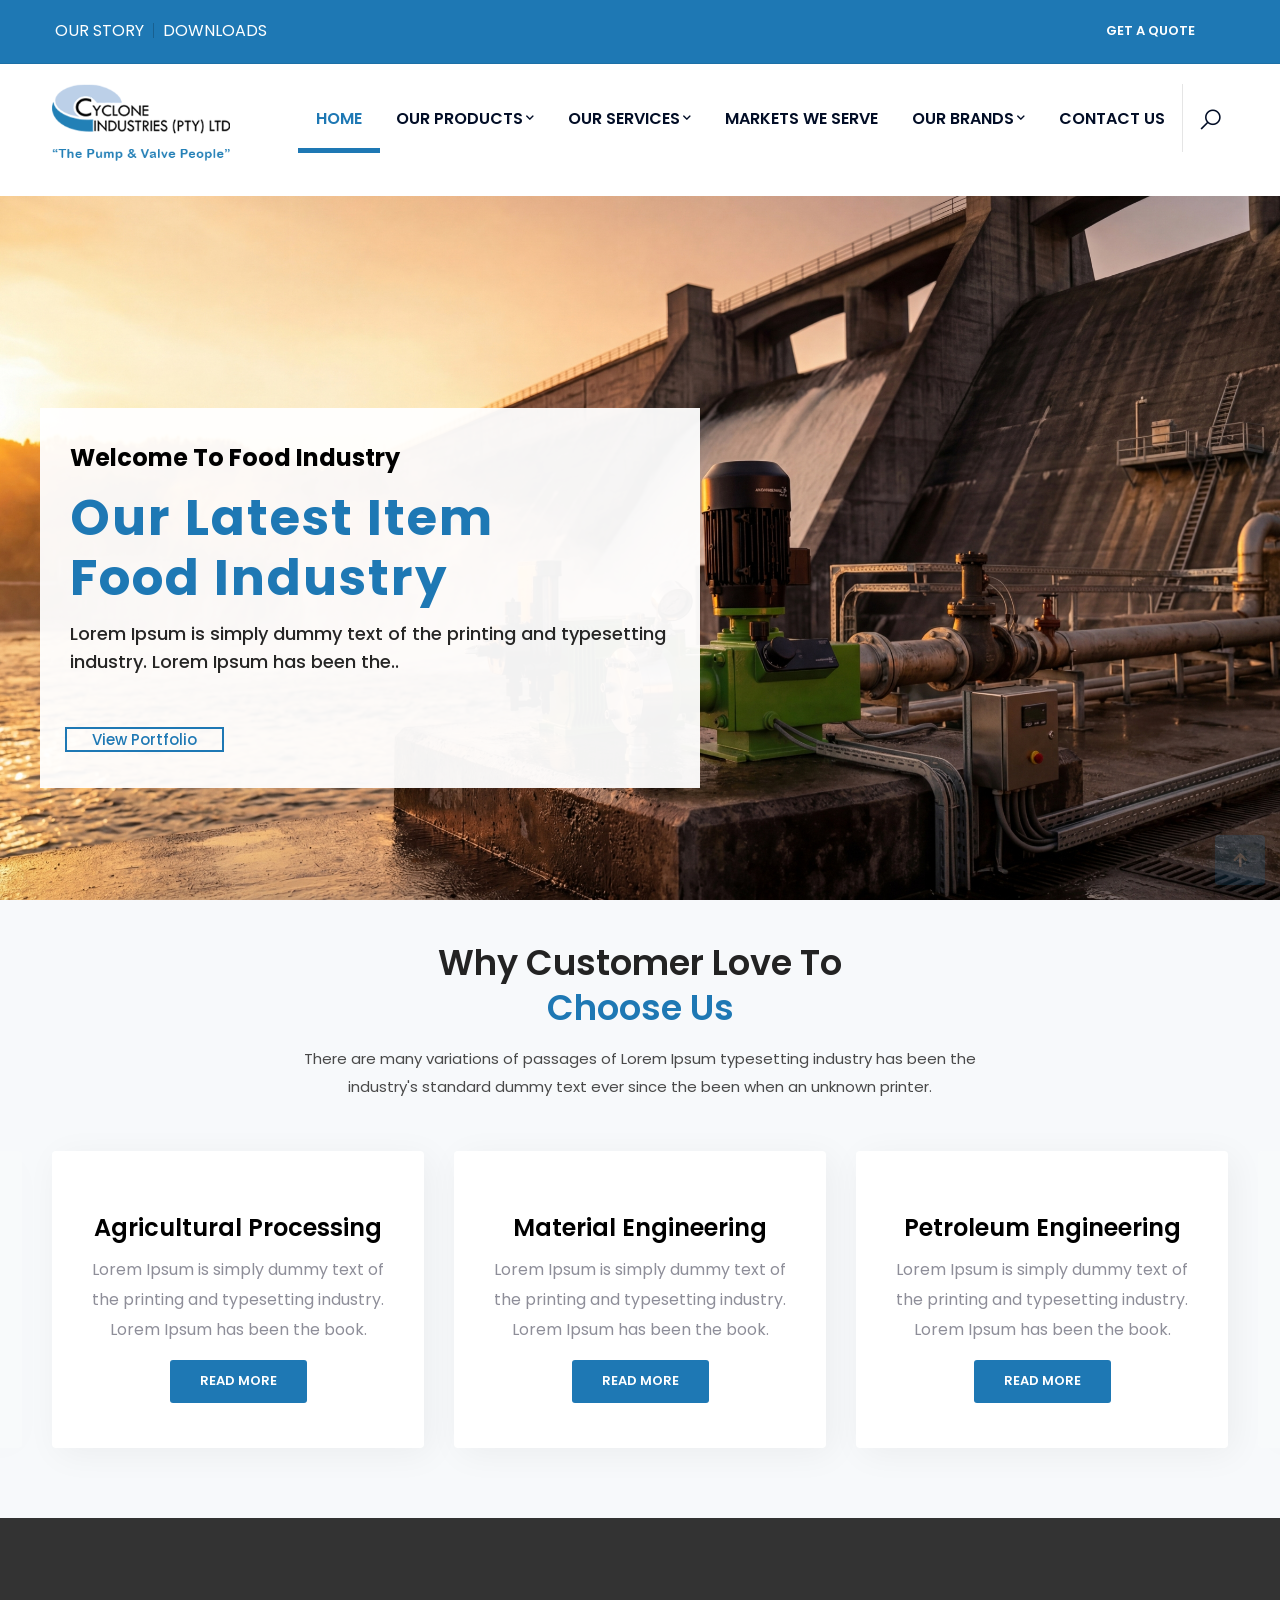
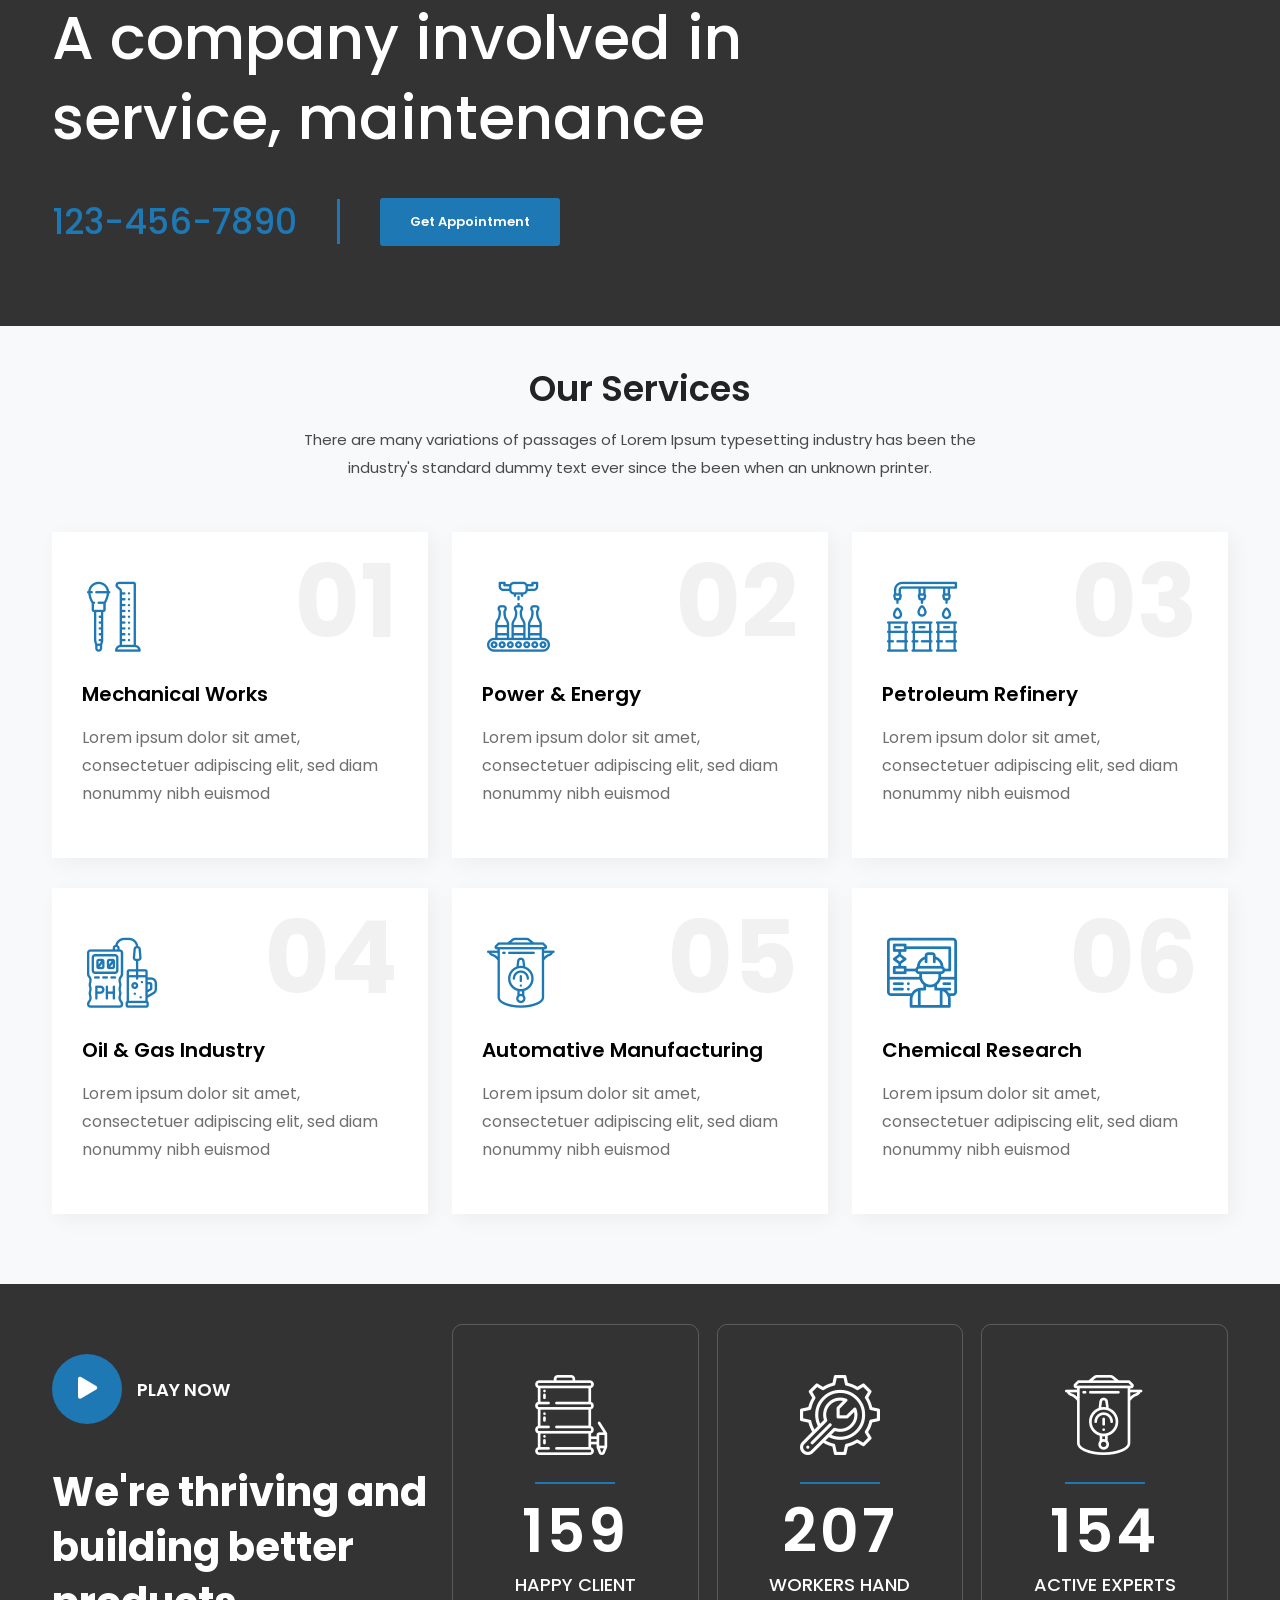
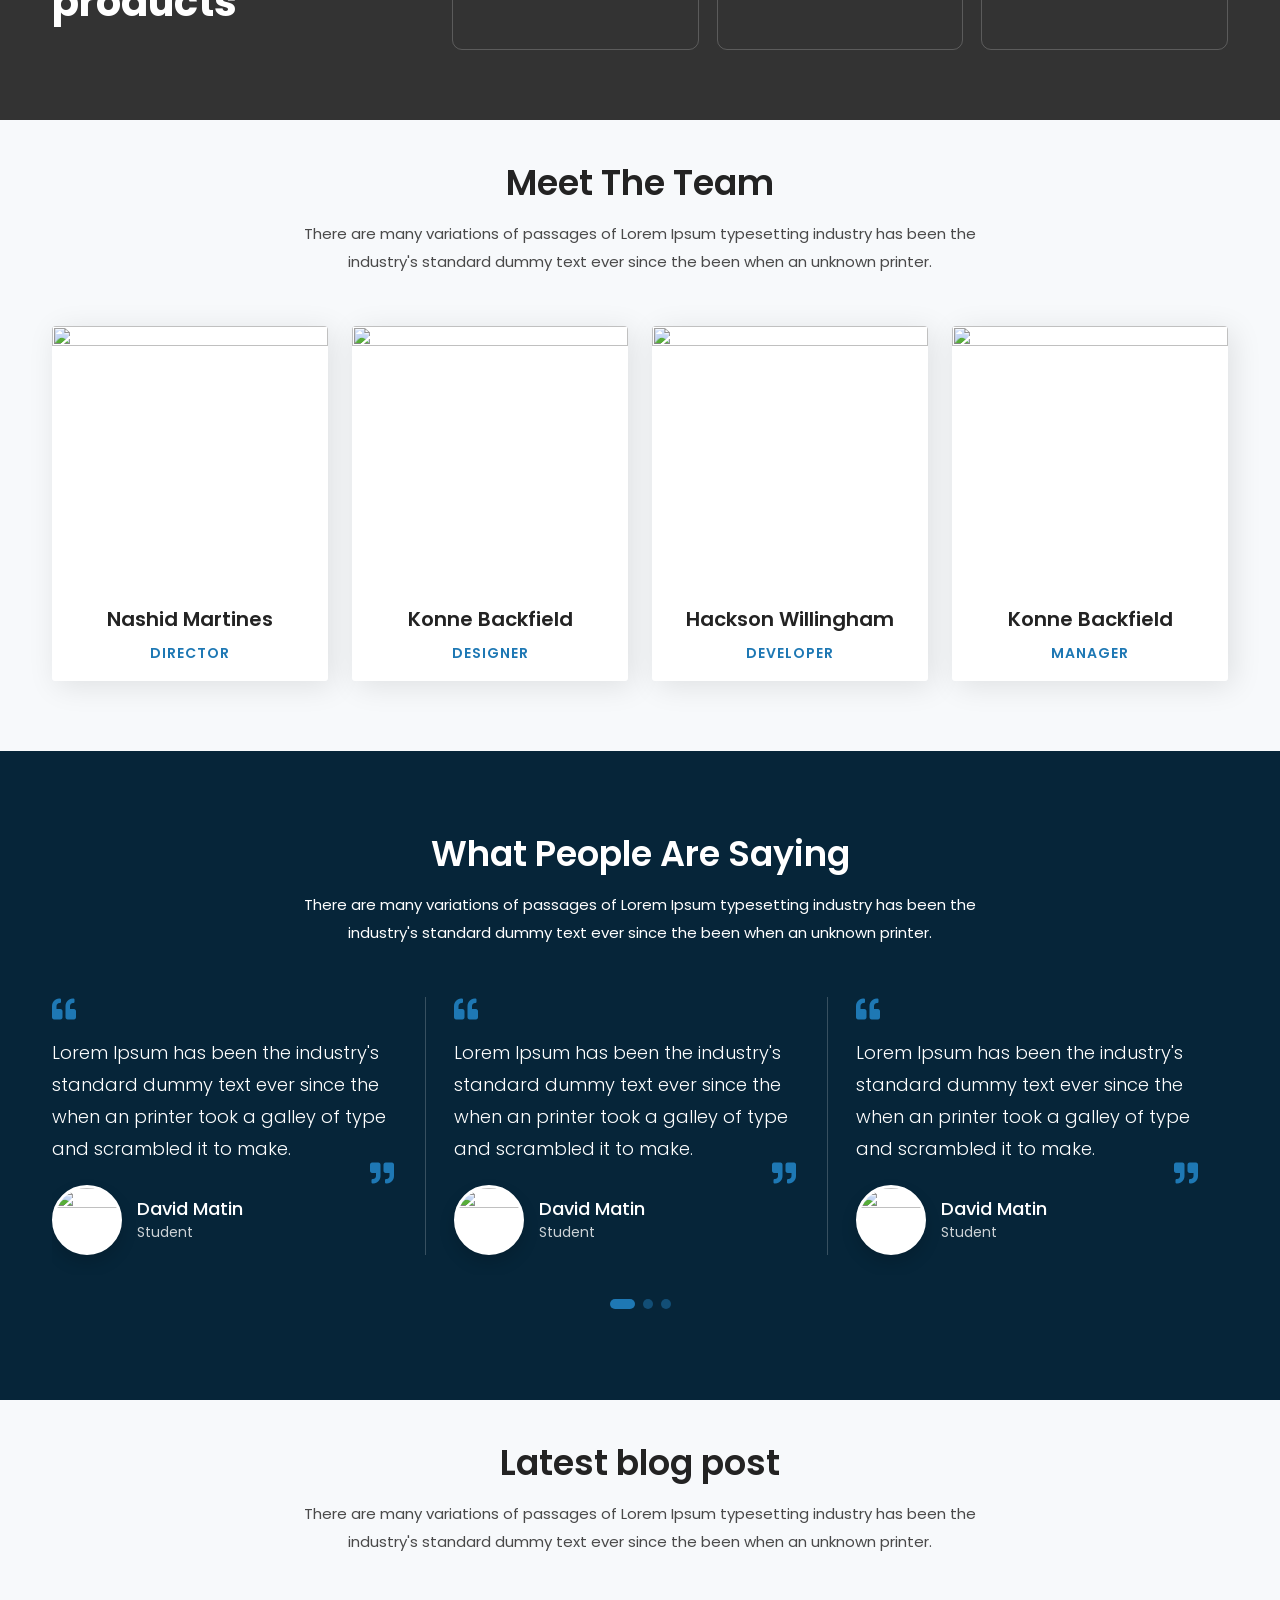
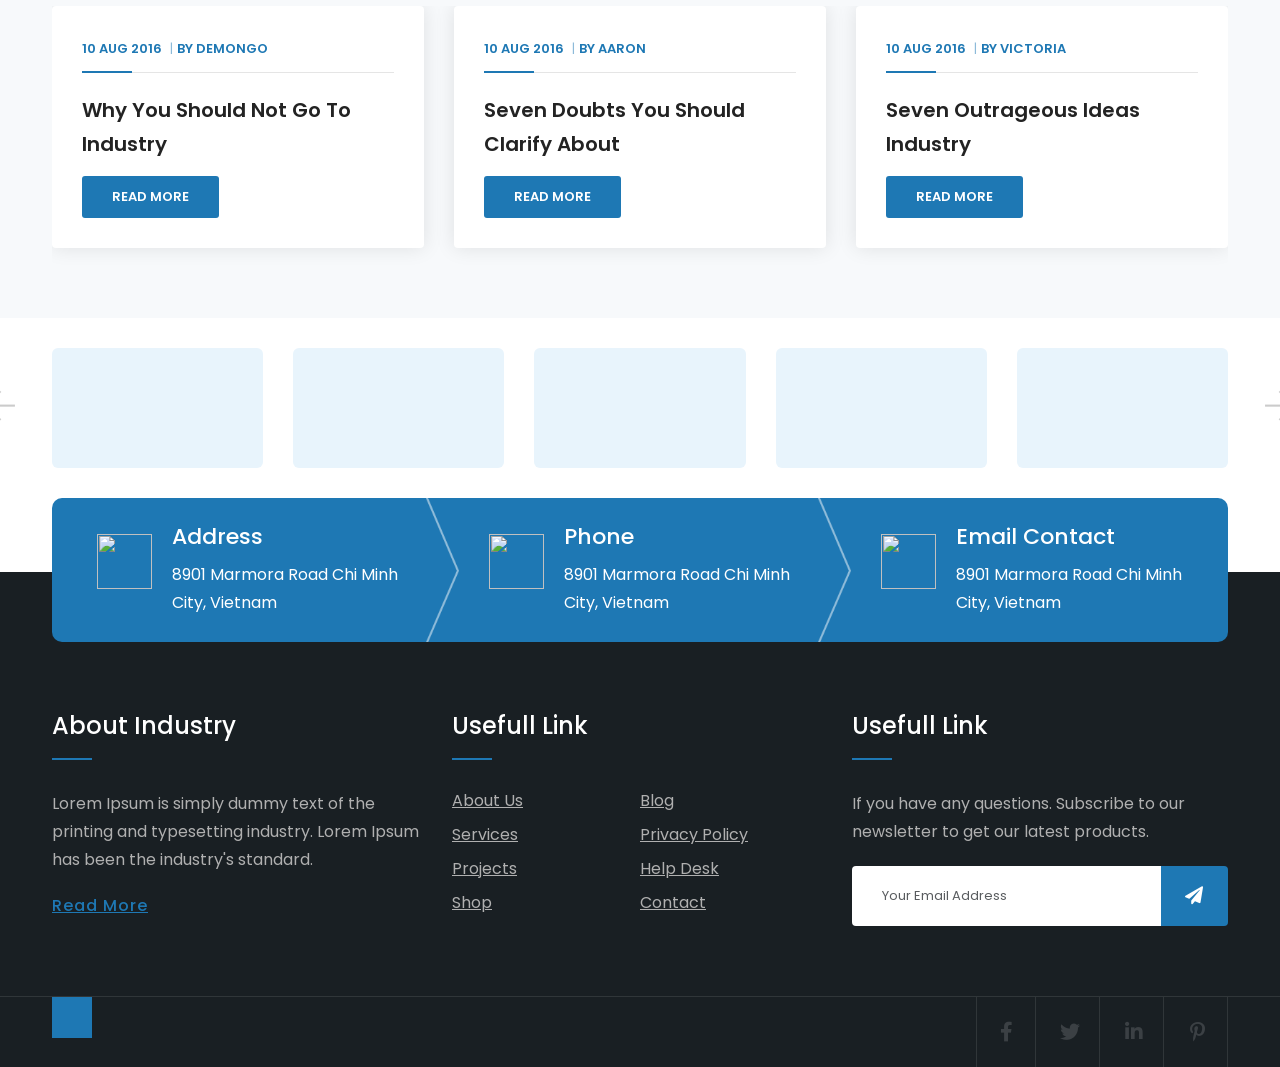
==== index.html @ 9732bde5 "Initial commit" ====
<!DOCTYPE html>
<html lang="en">
<head>
	<meta charset="utf-8">
	<meta http-equiv="X-UA-Compatible" content="IE=edge">
	<meta name="keywords" content="">
	<meta name="author" content="">
	<meta name="robots" content="">
	<meta name="description" content="Industry - Factory & Industrial HTML Template">
	<meta property="og:title" content="Industry - Factory & Industrial HTML Template">
	<meta property="og:description" content="Industry - Factory & Industrial HTML Template">
	<meta property="og:image" content="https://industry.dexignzone.com/xhtml/social-image.png">
	<meta name="format-detection" content="telephone=no">
	
	<!-- FAVICONS ICON -->
	<link rel="icon" href="assets/images/favicon.ico" type="image/x-icon">
	<link rel="shortcut icon" type="image/x-icon" href="assets/images/favicon.png">
	
	<!-- PAGE TITLE HERE -->
	<title>Industry - Factory & Industrial HTML Template</title>
	
	<!-- MOBILE SPECIFIC -->
	<meta name="viewport" content="width=device-width, initial-scale=1">
	
	<!--[if lt IE 9]>
	<script src="js/html5shiv.min.js"></script>
	<script src="js/respond.min.js"></script>
	<![endif]-->
	
	<!-- STYLESHEETS -->
	<link rel="stylesheet" type="text/css" href="assets/css/plugins.css">
	<link rel="stylesheet" type="text/css" href="assets/css/style.css">
	<link class="skin" rel="stylesheet" type="text/css" href="assets/css/skin/skin-1.css">
	<link rel="stylesheet" type="text/css" href="assets/css/templete.css">
	<!-- Google Font -->
	<style>
	@import url('https://fonts.googleapis.com/css?family=Montserrat:100,100i,200,200i,300,300i,400,400i,500,500i,600,600i,700,700i,800,800i,900,900i|Open+Sans:300,300i,400,400i,600,600i,700,700i,800,800i|Playfair+Display:400,400i,700,700i,900,900i|Poppins:100,100i,200,200i,300,300i,400,400i,500,500i,600,600i,700,700i,800,800i,900,900i|Raleway:100,100i,200,200i,300,300i,400,400i,500,500i,600,600i,700,700i,800,800i,900,900i|Roboto+Condensed:300,300i,400,400i,700,700i|Roboto:100,100i,300,300i,400,400i,500,500i,700,700i,900,900i&display=swap');
	</style>

</head>

<body id="bg">
<div class="page-wraper">
	<div id="loading-area"></div>

	<!-- header -->
	<header class="site-header mo-left header">
		<div class="top-bar">
			<div class="container">
				<div class="row d-flex justify-content-between align-items-center">
					<div class="dlab-topbar-left">
						<ul>
							<li><a href="javascript:void(0);">OUR STORY</a></li>
							<li><a href="javascript:void(0);">DOWNLOADS</a></li>
						</ul>
					</div>
					<div class="dlab-topbar-right">
						<a href="javascript:void(0);" class="site-button radius-no">GET A QUOTE</a>						
					</div>
				</div>
			</div>
		</div>

		<!-- main header -->
		<div class="sticky-header main-bar-wraper navbar-expand-lg">
			<div class="main-bar clearfix ">
				<div class="container clearfix">
					<!-- website logo -->
					<div class="logo-header mostion logo-dark">
						<a href="index.html"><img src="assets/img/CycloneIndustriesLogo.png" alt=""></a>
					</div>
					<!-- nav toggle button -->
					<button class="navbar-toggler collapsed navicon justify-content-end" type="button" data-bs-toggle="collapse" data-bs-target="#navbarNavDropdown" aria-controls="navbarNavDropdown" aria-expanded="false" aria-label="Toggle navigation">
						<span></span>
						<span></span>
						<span></span>
					</button>
					<!-- extra nav -->
					<div class="extra-nav">
						<div class="extra-cell">
							<button id="quik-search-btn" type="button" class="site-button-link"><i class="la la-search"></i></button>
						</div>
					</div>
					<!-- Quik search -->
					<div class="dlab-quik-search ">
						<form action="#">
							<input name="search" value="" type="text" class="form-control" placeholder="Type to search">
							<span id="quik-search-remove"><i class="ti-close"></i></span>
						</form>
					</div>
					<!-- main nav -->
					<div class="header-nav navbar-collapse collapse justify-content-end" id="navbarNavDropdown">
						<div class="logo-header d-md-block d-lg-none">
							<a href="index.html"><img src="images/logo.png" alt=""></a>
						</div>
						<ul class="nav navbar-nav">	
							<li class="active"><a href="index.html">HOME</a></li>
							<li class="has-mega-menu"> 
								<a href="javascript:;">OUR PRODUCTS<i class="fas fa-chevron-down"></i>
								</a>
								<ul class="mega-menu">
									<li> 
										<a href="javascript:;">POSTITIVE DISPLACEMENT PUMPS</a>
										<ul>
											<li><a href="#">PC PUMPS</a></li>
											<li><a href="#">ROTARY SCREW PUMPS</a></li>
											<li><a href="#">GEAR PUMPS</a></li>
											<li><a href="#">ROTARY LOBE PUMPS</a></li>
											<li><a href="#">DOSING PUMPS</a></li>
											<li><a href="#">AODD PUMPS</a></li>
										</ul>
									</li>
									<li> 
										<a href="javascript:;">CENTRIFUGAL PUMPS</a>
										<ul>
											<li><a href="#">END-SUCTION DIN 24255 / EN733 PUMPS</a></li>
											<li><a href="#">ANSI B73.1 PROCESS PUMPS</a></li>
											<li><a href="#">SPLIT CASING MULTI-STAGE PUMPS</a></li>
											<li><a href="#">VERTICAL MULTISTAGE PUMPS (VMS)</a></li>
											<li><a href="#">HORIZONTAL MULTISTAGE PUMPS</a></li>
											<li><a href="#">SELF-PRIMING TRASH PUMPS</a></li>
											<li><a href="#">MINING SLURRY PUMPS</a></li>
											<li><a href="#">HYGIENIC FOOD PUMPS (CIP)</a></li>

										</ul>
									</li>
									<li> 
										<a href="javascript:;">VALVES & PIPING</a>
										<ul>
											<li><a href="#">KNIFE GATE VALVES</a></li>
											<li><a href="#">NON-RETURN VALVES (NRV)</a></li>
											<li><a href="#">DIAPHRAGM VALVES</a></li>
											<li><a href="#">BUTTERFLY VALVES</a></li>
											<li><a href="#">BALL VALVES</a></li>
										</ul>
									</li>
									<li> 
										<a href="javascript:;">SLURRY VALVES</a>
										<ul>
											<li><a href="#">FLANGED KNIFE GATE VALVES (FGV)</a></li>
											<li><a href="#">WAFER KNIFE GATE VALVES (WGV)</a></li><hr/>
											<li><a href="#"><strong>POLYLINE VALVES</strong></a></li>
										</ul>
									</li>
									<li> 
										<a href="javascript:;">SEALING SYSTEMS</a>
										<ul>
											<li><a href="#">CHESTERTON MECHANICAL SEALS</a></li>
											<li><a href="#">CHESTERTON GLAND PACKING</a></li>
										</ul>
									</li>
									<li> 
										<a href="javascript:;">ARC COMPOSITE COATINGS</a>
										<ul>
											<li><a href="#">ARC METAL COATINGS</a></li>
											<li><a href="#">ARC CONCRETE COATINGS</a></li>
										</ul>
									</li>
								</ul>
							</li>
							<li>
								<a href="javascript:;">OUR SERVICES<i class="fas fa-chevron-down"></i></a>
								<ul class="sub-menu">
									<li><a href="#">SALES</a></li>
									<li><a href="#">REPAIRS</a></li>
									<li><a href="#">CNC MANUFACTURING & ENGINEERING</a></li>
								</ul>
							</li>
							<li><a href="#">MARKETS WE SERVE</a></li>
							<li>
								<a href="javascript:;">OUR BRANDS<i class="fas fa-chevron-down"></i></a>
								<ul class="sub-menu">
									<li><a href="#">KRAL</a></li>
									<li><a href="#">BOWIE</a></li>
									<li><a href="#">ORBIT VIGA</a></li>
									<li><a href="#">MONO NOV</a></li>
									<li><a href="#">CHESTERTON</a></li>
									<li><a href="#">EMEC</a></li>
								</ul>
							</li>
							<li><a href="#">CONTACT US</a></li>
						</ul>
						<div class="dlab-social-icon">
							<ul>
								<li><a class="site-button circle fab fa-facebook-f" href="javascript:void(0);"></a></li>
								<li><a class="site-button  circle fab fa-twitter" href="javascript:void(0);"></a></li>
								<li><a class="site-button circle fab fa-linkedin-in" href="javascript:void(0);"></a></li>
								<li><a class="site-button circle fab fa-instagram" href="javascript:void(0);"></a></li>
							</ul>
						</div>		
					</div>
				</div>
			</div>
		</div>
		<!-- main header END -->
	</header>
	<!-- header END -->

    <!-- Content -->
    <div class="page-content bg-white">

		<!-- Slider -->
        <div class="main-slider style-two default-banner" id="home">
            <div class="tp-banner-container">
                <div class="tp-banner" >
					<div id="rev_slider_1164_1_wrapper" class="rev_slider_wrapper fullscreen-container" data-alias="exploration-header" data-source="gallery" style="background-color:transparent;padding:0px;">
						<!-- START REVOLUTION SLIDER 5.4.1 fullscreen mode -->
						<div id="rev_slider_1164_1" class="rev_slider fullscreenbanner" style="display:none;" data-version="5.4.1">
							<ul>	
								<!-- SLIDE  -->
								<li data-index="rs-100" data-transition="slideoververtical" data-slotamount="default" data-hideafterloop="0" data-hideslideonmobile="off"  data-easein="default" data-easeout="default" data-masterspeed="default"  data-thumb="assets/img/hero/2.jpg" data-rotate="0"  data-fstransition="fade" data-fsmasterspeed="2000" data-fsslotamount="7" data-saveperformance="off"  data-title="" data-param1="" data-param2="" data-param3="" data-param4="" data-param5="" data-param6="" data-param7="" data-param8="" data-param9="" data-param10="" data-description="">
									<!-- MAIN IMAGE -->
									<img src="assets/img/hero/2.jpg"  alt=""  data-bgposition="right bottom" data-bgfit="cover" data-bgrepeat="no-repeat" data-bgparallax="off" class="rev-slidebg" data-no-retina>
									<!-- LAYERS -->
									<!-- LAYER NR. 1 -->
									<div class="tp-caption" 
										id="slide-100-layer-1" 
										data-x="['center','left','left','left']" data-hoffset="['-270','60','60','35']" 
										data-y="['middle','middle','middle','middle']" data-voffset="['-90','-120','-135','-90']" 
										data-fontsize="['24','22','20','13']"
										data-lineheight="['35','35','38','24']"
										data-width="['600','600','340','260']"
										data-height="none"
										data-whitespace="normal"
										data-type="text" 
										data-basealign="slide" 
										data-responsive_offset="off" 
										data-responsive="off"
										data-frames='[{"from":"y:50px;opacity:0;","speed":1500,"to":"o:1;","delay":500,"ease":"Power4.easeOut"},{"delay":"wait","speed":300,"to":"opacity:0;","ease":"nothing"}]'
										data-textAlign="['left','left','left','left']"
										data-paddingtop="[0,0,0,0]"
										data-paddingright="[0,0,0,0]"
										data-paddingbottom="[0,0,0,0]"
										data-paddingleft="[0,0,0,0]"
										style="z-index: 9; min-width: 600px; max-width: 600px; white-space: normal; font-size: 60px; line-height: 60px; font-weight: 700; color: #000;font-family: 'Poppins', sans-serif; border-width:0px;">Welcome To Food Industry</div>
									<!-- LAYER NR. 1 -->
									<div class="tp-caption text-primary" 
										id="slide-100-layer-2" 
										data-x="['center','left','left','left']" 
										data-hoffset="['-270','60','60','35']" 
										data-y="['middle','middle','middle','middle']" 
										data-voffset="['0','-40','-70','-40']" 
										data-fontsize="['50','45','35','24']"
										data-lineheight="['60','55','45','30']"
										data-width="['600','560','400','260']"
										data-height="none"
										data-whitespace="normal"
										data-type="text" 
										data-basealign="slide" 
										data-responsive_offset="off" 
										data-responsive="off"
										data-frames='[{"from":"y:50px;opacity:0;","speed":1500,"to":"o:1;","delay":500,"ease":"Power4.easeOut"},{"delay":"wait","speed":300,"to":"opacity:0;","ease":"nothing"}]'
										data-textAlign="['left','left','left','left']"
										data-paddingtop="[0,0,0,0]"
										data-paddingright="[0,0,0,0]"
										data-paddingbottom="[0,0,0,0]"
										data-paddingleft="[0,0,0,0]"
										style="z-index: 8; min-width: 600px; max-width: 600px; letter-spacing: 2px; white-space: normal; text-transform: capitalize; font-size: 60px; line-height: 60px; font-weight: 700;font-family:'Poppins', sans-serif;border-width:0px;">Our Latest Item  <br>Food Industry</div>
									<!-- LAYER NR. 2 -->
									<div class="tp-caption tp-shape tp-shapewrapper " 
										id="slide-100-layer-3" 
										data-x="['center','left','left','left']" 
										data-hoffset="['-270','30','30','15']" 
										data-y="['middle','middle','middle','middle']" 
										data-voffset="['50','10','-20','15']" 
										data-width="['660','570','530','330']"
										data-height="['380','340','320','270']"
										data-whitespace="normal"
										data-type="shape" 
										data-basealign="slide" 
										data-responsive_offset="off" 
										data-responsive="off"
										data-frames='[{"from":"sY:0;","speed":1500,"to":"o:1;","delay":500,"ease":"Power4.easeOut"},{"delay":"wait","speed":300,"to":"opacity:0;","ease":"nothing"}]'
										data-textAlign="['left','left','left','left']"
										data-paddingtop="[0,0,0,0]"
										data-paddingright="[0,0,0,0]"
										data-paddingbottom="[0,0,0,0]"
										data-paddingleft="[0,0,0,0]"
										style="z-index: 6;background-color:rgba(255, 255, 255, 0.95);border-color:rgba(0, 0, 0, 0);border-width:0px;"></div>

									<!-- LAYER NR. 3 -->
									<div class="tp-caption" 
										id="slide-100-layer-4" 
										data-x="['center','left','left','left']"
										data-hoffset="['-270','60','60','35']" 
										data-y="['middle','middle','middle','middle']" 
										data-voffset="['100','50','10','30']" 
										data-width="['600','520','480','300']"
										data-fontsize="['18','16','16','14']"
										data-lineheight="['28','26','26','24']"
										data-height="none"
										data-whitespace="normal"
										data-type="text" 
										data-basealign="slide" 
										data-responsive_offset="off" 
										data-responsive="off"
										data-frames='[{"from":"y:50px;opacity:0;","speed":1500,"to":"o:1;","delay":650,"ease":"Power4.easeOut"},{"delay":"wait","speed":300,"to":"opacity:0;","ease":"nothing"}]'
										data-textAlign="['left','left','left','left']"
										data-paddingtop="[0,0,0,0]"
										data-paddingright="[0,0,0,0]"
										data-paddingbottom="[0,0,0,0]"
										data-paddingleft="[0,0,0,0]"
										style="z-index: 7; min-width: 600px; max-width: 600px; white-space: normal; font-size: 17px; line-height: 22px; font-weight: 500; color: rgba(0, 0, 0, 0.85); font-family:'Poppins', sans-serif; border-width:0px;">Lorem Ipsum is simply dummy text of the printing and typesetting industry. Lorem Ipsum has been the.. 
									</div>
									<!-- LAYER NR. 4 -->
									<a class="tp-caption rev-btn text-primary" 
										href="portfolio-grid-2.html"
										id="slide-100-layer-5" 
										data-x="['center','left','left','left']" 
										data-hoffset="['-495','60','60','35']" 
										data-y="['middle','middle','middle','middle']" 
										data-voffset="['180','120','80','105']" 
										data-fontweight="['500','500','500','500']"
										data-width="none"
										data-height="none"
										data-whitespace="nowrap"
										data-type="button" 
										data-basealign="slide" 
										data-responsive_offset="off" 
										data-responsive="off"
										data-frames='[{"from":"y:50px;opacity:0;","speed":1500,"to":"o:1;","delay":800,"ease":"Power4.easeOut"},{"delay":"wait","speed":300,"to":"opacity:0;","ease":"nothing"},{"frame":"hover","speed":"0","ease":"Power1.easeInOut","to":"o:1;rX:0;rY:0;rZ:0;z:0;","style":"c:#ffffff;bg:#fff;bw:2px 2px 2px 2px;"}]'
										data-textAlign="['left','left','left','left']"
										data-paddingtop="[0,0,0,0]"
										data-paddingright="[25,25,25,25]"
										data-paddingbottom="[0,0,0,0]"
										data-paddingleft="[25,25,25,25]"
										style="z-index: 8; white-space: nowrap; font-size: 15px; line-height: 50px; font-weight: 900; font-family:'Poppins', sans-serif; background-color:rgba(0, 0, 0, 0); border-style:solid; border-width:2px; outline:none; box-shadow:none; box-sizing:border-box; -moz-box-sizing:border-box; -webkit-box-sizing:border-box; cursor:pointer;">
											View Portfolio
									</a>
								</li>
								<!-- SLIDE  -->
								<li data-index="rs-200" data-transition="slideoververtical" data-slotamount="default" data-hideafterloop="0" data-hideslideonmobile="off"  data-easein="default" data-easeout="default" data-masterspeed="default"  data-thumb="assets/img/hero/1.jpg" data-rotate="0"  data-fstransition="fade" data-fsmasterspeed="2000" data-fsslotamount="7" data-saveperformance="off"  data-title="" data-param1="" data-param2="" data-param3="" data-param4="" data-param5="" data-param6="" data-param7="" data-param8="" data-param9="" data-param10="" data-description="">
									<!-- MAIN IMAGE -->
									<img src="assets/img/hero/1.jpg"  alt=""  data-lazyload="assets/img/hero/1.jpg" data-bgposition="right bottom" data-bgfit="cover" data-bgrepeat="no-repeat" data-bgparallax="off" class="rev-slidebg" data-no-retina>
									<!-- LAYERS -->
									<!-- LAYER NR. 1 -->
									<div class="tp-caption" 
										id="slide-200-layer-1" 
										data-x="['center','left','left','left']" data-hoffset="['-270','60','60','35']" 
										data-y="['middle','middle','middle','middle']" data-voffset="['-90','-120','-135','-90']" 
										data-fontsize="['24','22','20','13']"
										data-lineheight="['35','35','38','24']"
										data-width="['600','600','340','260']"
										data-height="none"
										data-whitespace="normal"
										data-type="text" 
										data-basealign="slide" 
										data-responsive_offset="off" 
										data-responsive="off"
										data-frames='[{"from":"y:50px;opacity:0;","speed":1500,"to":"o:1;","delay":500,"ease":"Power4.easeOut"},{"delay":"wait","speed":300,"to":"opacity:0;","ease":"nothing"}]'
										data-textAlign="['left','left','left','left']"
										data-paddingtop="[0,0,0,0]"
										data-paddingright="[0,0,0,0]"
										data-paddingbottom="[0,0,0,0]"
										data-paddingleft="[0,0,0,0]"
										style="z-index: 9; min-width: 600px; max-width: 600px; white-space: normal; font-size: 60px; line-height: 60px; font-weight: 700; color: #000;font-family: 'Poppins', sans-serif; border-width:0px;">Welcome To Food Industry
									</div>
									<!-- LAYER NR. 1 -->
									<div class="tp-caption text-primary" 
										id="slide-200-layer-2" 
										data-x="['center','left','left','left']" 
										data-hoffset="['-270','60','60','35']" 
										data-y="['middle','middle','middle','middle']" 
										data-voffset="['0','-40','-70','-40']" 
										data-fontsize="['50','45','35','24']"
										data-lineheight="['60','55','45','30']"
										data-width="['600','560','400','260']"
										data-height="none"
										data-whitespace="normal"
										data-type="text" 
										data-basealign="slide" 
										data-responsive_offset="off" 
										data-responsive="off"
										data-frames='[{"from":"y:50px;opacity:0;","speed":1500,"to":"o:1;","delay":500,"ease":"Power4.easeOut"},{"delay":"wait","speed":300,"to":"opacity:0;","ease":"nothing"}]'
										data-textAlign="['left','left','left','left']"
										data-paddingtop="[0,0,0,0]"
										data-paddingright="[0,0,0,0]"
										data-paddingbottom="[0,0,0,0]"
										data-paddingleft="[0,0,0,0]"
										style="z-index: 8; min-width: 600px; max-width: 600px; letter-spacing: 2px; white-space: normal; text-transform: capitalize; font-size: 60px; line-height: 60px; font-weight: 700;font-family:'Poppins', sans-serif;border-width:0px;">Our Latest Item  <br>Food Industry
									</div>
									<!-- LAYER NR. 2 -->
									<div class="tp-caption tp-shape tp-shapewrapper " 
										id="slide-200-layer-3" 
										data-x="['center','left','left','left']" 
										data-hoffset="['-270','30','30','15']" 
										data-y="['middle','middle','middle','middle']" 
										data-voffset="['50','10','-20','15']" 
										data-width="['660','570','530','330']"
										data-height="['380','340','320','270']"
										data-whitespace="normal"
										data-type="shape" 
										data-basealign="slide" 
										data-responsive_offset="off" 
										data-responsive="off"
										data-frames='[{"from":"sY:0;","speed":1500,"to":"o:1;","delay":500,"ease":"Power4.easeOut"},{"delay":"wait","speed":300,"to":"opacity:0;","ease":"nothing"}]'
										data-textAlign="['left','left','left','left']"
										data-paddingtop="[0,0,0,0]"
										data-paddingright="[0,0,0,0]"
										data-paddingbottom="[0,0,0,0]"
										data-paddingleft="[0,0,0,0]"
										style="z-index: 6;background-color:rgba(255, 255, 255, 0.95);border-color:rgba(0, 0, 0, 0);border-width:0px;">
									</div>

									<!-- LAYER NR. 3 -->
									<div class="tp-caption" 
										id="slide-200-layer-4" 
										data-x="['center','left','left','left']"
										data-hoffset="['-270','60','60','35']" 
										data-y="['middle','middle','middle','middle']" 
										data-voffset="['100','50','10','30']" 
										data-width="['600','520','480','300']"
										data-fontsize="['18','16','16','14']"
										data-lineheight="['28','26','26','24']"
										data-height="none"
										data-whitespace="normal"
										data-type="text" 
										data-basealign="slide" 
										data-responsive_offset="off" 
										data-responsive="off"
										data-frames='[{"from":"y:50px;opacity:0;","speed":1500,"to":"o:1;","delay":650,"ease":"Power4.easeOut"},{"delay":"wait","speed":300,"to":"opacity:0;","ease":"nothing"}]'
										data-textAlign="['left','left','left','left']"
										data-paddingtop="[0,0,0,0]"
										data-paddingright="[0,0,0,0]"
										data-paddingbottom="[0,0,0,0]"
										data-paddingleft="[0,0,0,0]"
										style="z-index: 7; min-width: 600px; max-width: 600px; white-space: normal; font-size: 17px; line-height: 22px; font-weight: 500; color: rgba(0, 0, 0, 0.85); font-family:'Poppins', sans-serif; border-width:0px;">Lorem Ipsum is simply dummy text of the printing and typesetting industry. Lorem Ipsum has been the.. 
									</div>
									<!-- LAYER NR. 4 -->
									<a class="tp-caption rev-btn text-primary" 
										href="portfolio-grid-2.html"
										id="slide-200-layer-5" 
										data-x="['center','left','left','left']" 
										data-hoffset="['-495','60','60','35']" 
										data-y="['middle','middle','middle','middle']" 
										data-voffset="['180','120','80','105']" 
										data-fontweight="['500','500','500','500']"
										data-width="none"
										data-height="none"
										data-whitespace="nowrap"
										data-type="button" 
										data-basealign="slide" 
										data-responsive_offset="off" 
										data-responsive="off"
										data-frames='[{"from":"y:50px;opacity:0;","speed":1500,"to":"o:1;","delay":800,"ease":"Power4.easeOut"},{"delay":"wait","speed":300,"to":"opacity:0;","ease":"nothing"},{"frame":"hover","speed":"0","ease":"Power1.easeInOut","to":"o:1;rX:0;rY:0;rZ:0;z:0;","style":"c:#ffffff;bg:#fff;bw:2px 2px 2px 2px;"}]'
										data-textAlign="['left','left','left','left']"
										data-paddingtop="[0,0,0,0]"
										data-paddingright="[25,25,25,25]"
										data-paddingbottom="[0,0,0,0]"
										data-paddingleft="[25,25,25,25]"
										style="z-index: 8; white-space: nowrap; font-size: 15px; line-height: 50px; font-weight: 900; font-family:'Poppins', sans-serif; background-color:rgba(0, 0, 0, 0); border-style:solid; border-width:2px; outline:none; box-shadow:none; box-sizing:border-box; -moz-box-sizing:border-box; -webkit-box-sizing:border-box; cursor:pointer;">
											View Portfolio
									</a>
								</li>
								<!-- SLIDE  -->
								<li data-index="rs-200" data-transition="slideoververtical" data-slotamount="default" data-hideafterloop="0" data-hideslideonmobile="off"  data-easein="default" data-easeout="default" data-masterspeed="default"  data-thumb="assets/img/hero/3.jpg" data-rotate="0"  data-fstransition="fade" data-fsmasterspeed="2000" data-fsslotamount="7" data-saveperformance="off"  data-title="" data-param1="" data-param2="" data-param3="" data-param4="" data-param5="" data-param6="" data-param7="" data-param8="" data-param9="" data-param10="" data-description="">
									<!-- MAIN IMAGE -->
									<img src="assets/img/hero/3.jpg"  alt=""  data-lazyload="assets/img/hero/3.jpg" data-bgposition="right bottom" data-bgfit="cover" data-bgrepeat="no-repeat" data-bgparallax="off" class="rev-slidebg" data-no-retina>
									<!-- LAYERS -->
									<!-- LAYER NR. 1 -->
									<div class="tp-caption" 
										id="slide-200-layer-1" 
										data-x="['center','left','left','left']" data-hoffset="['-270','60','60','35']" 
										data-y="['middle','middle','middle','middle']" data-voffset="['-90','-120','-135','-90']" 
										data-fontsize="['24','22','20','13']"
										data-lineheight="['35','35','38','24']"
										data-width="['600','600','340','260']"
										data-height="none"
										data-whitespace="normal"
										data-type="text" 
										data-basealign="slide" 
										data-responsive_offset="off" 
										data-responsive="off"
										data-frames='[{"from":"y:50px;opacity:0;","speed":1500,"to":"o:1;","delay":500,"ease":"Power4.easeOut"},{"delay":"wait","speed":300,"to":"opacity:0;","ease":"nothing"}]'
										data-textAlign="['left','left','left','left']"
										data-paddingtop="[0,0,0,0]"
										data-paddingright="[0,0,0,0]"
										data-paddingbottom="[0,0,0,0]"
										data-paddingleft="[0,0,0,0]"
										style="z-index: 9; min-width: 600px; max-width: 600px; white-space: normal; font-size: 60px; line-height: 60px; font-weight: 700; color: #000;font-family: 'Poppins', sans-serif; border-width:0px;">Welcome To Food Industry
									</div>
									<!-- LAYER NR. 1 -->
									<div class="tp-caption text-primary" 
										id="slide-200-layer-2" 
										data-x="['center','left','left','left']" 
										data-hoffset="['-270','60','60','35']" 
										data-y="['middle','middle','middle','middle']" 
										data-voffset="['0','-40','-70','-40']" 
										data-fontsize="['50','45','35','24']"
										data-lineheight="['60','55','45','30']"
										data-width="['600','560','400','260']"
										data-height="none"
										data-whitespace="normal"
										data-type="text" 
										data-basealign="slide" 
										data-responsive_offset="off" 
										data-responsive="off"
										data-frames='[{"from":"y:50px;opacity:0;","speed":1500,"to":"o:1;","delay":500,"ease":"Power4.easeOut"},{"delay":"wait","speed":300,"to":"opacity:0;","ease":"nothing"}]'
										data-textAlign="['left','left','left','left']"
										data-paddingtop="[0,0,0,0]"
										data-paddingright="[0,0,0,0]"
										data-paddingbottom="[0,0,0,0]"
										data-paddingleft="[0,0,0,0]"
										style="z-index: 8; min-width: 600px; max-width: 600px; letter-spacing: 2px; white-space: normal; text-transform: capitalize; font-size: 60px; line-height: 60px; font-weight: 700;font-family:'Poppins', sans-serif;border-width:0px;">Our Latest Item  <br>Food Industry
									</div>
									<!-- LAYER NR. 2 -->
									<div class="tp-caption tp-shape tp-shapewrapper " 
										id="slide-200-layer-3" 
										data-x="['center','left','left','left']" 
										data-hoffset="['-270','30','30','15']" 
										data-y="['middle','middle','middle','middle']" 
										data-voffset="['50','10','-20','15']" 
										data-width="['660','570','530','330']"
										data-height="['380','340','320','270']"
										data-whitespace="normal"
										data-type="shape" 
										data-basealign="slide" 
										data-responsive_offset="off" 
										data-responsive="off"
										data-frames='[{"from":"sY:0;","speed":1500,"to":"o:1;","delay":500,"ease":"Power4.easeOut"},{"delay":"wait","speed":300,"to":"opacity:0;","ease":"nothing"}]'
										data-textAlign="['left','left','left','left']"
										data-paddingtop="[0,0,0,0]"
										data-paddingright="[0,0,0,0]"
										data-paddingbottom="[0,0,0,0]"
										data-paddingleft="[0,0,0,0]"
										style="z-index: 6;background-color:rgba(255, 255, 255, 0.95);border-color:rgba(0, 0, 0, 0);border-width:0px;">
									</div>

									<!-- LAYER NR. 3 -->
									<div class="tp-caption" 
										id="slide-200-layer-4" 
										data-x="['center','left','left','left']"
										data-hoffset="['-270','60','60','35']" 
										data-y="['middle','middle','middle','middle']" 
										data-voffset="['100','50','10','30']" 
										data-width="['600','520','480','300']"
										data-fontsize="['18','16','16','14']"
										data-lineheight="['28','26','26','24']"
										data-height="none"
										data-whitespace="normal"
										data-type="text" 
										data-basealign="slide" 
										data-responsive_offset="off" 
										data-responsive="off"
										data-frames='[{"from":"y:50px;opacity:0;","speed":1500,"to":"o:1;","delay":650,"ease":"Power4.easeOut"},{"delay":"wait","speed":300,"to":"opacity:0;","ease":"nothing"}]'
										data-textAlign="['left','left','left','left']"
										data-paddingtop="[0,0,0,0]"
										data-paddingright="[0,0,0,0]"
										data-paddingbottom="[0,0,0,0]"
										data-paddingleft="[0,0,0,0]"
										style="z-index: 7; min-width: 600px; max-width: 600px; white-space: normal; font-size: 17px; line-height: 22px; font-weight: 500; color: rgba(0, 0, 0, 0.85); font-family:'Poppins', sans-serif; border-width:0px;">Lorem Ipsum is simply dummy text of the printing and typesetting industry. Lorem Ipsum has been the.. 
									</div>
									<!-- LAYER NR. 4 -->
									<a class="tp-caption rev-btn text-primary" 
										href="portfolio-grid-2.html"
										id="slide-200-layer-5" 
										data-x="['center','left','left','left']" 
										data-hoffset="['-495','60','60','35']" 
										data-y="['middle','middle','middle','middle']" 
										data-voffset="['180','120','80','105']" 
										data-fontweight="['500','500','500','500']"
										data-width="none"
										data-height="none"
										data-whitespace="nowrap"
										data-type="button" 
										data-basealign="slide" 
										data-responsive_offset="off" 
										data-responsive="off"
										data-frames='[{"from":"y:50px;opacity:0;","speed":1500,"to":"o:1;","delay":800,"ease":"Power4.easeOut"},{"delay":"wait","speed":300,"to":"opacity:0;","ease":"nothing"},{"frame":"hover","speed":"0","ease":"Power1.easeInOut","to":"o:1;rX:0;rY:0;rZ:0;z:0;","style":"c:#ffffff;bg:#fff;bw:2px 2px 2px 2px;"}]'
										data-textAlign="['left','left','left','left']"
										data-paddingtop="[0,0,0,0]"
										data-paddingright="[25,25,25,25]"
										data-paddingbottom="[0,0,0,0]"
										data-paddingleft="[25,25,25,25]"
										style="z-index: 8; white-space: nowrap; font-size: 15px; line-height: 50px; font-weight: 900; font-family:'Poppins', sans-serif; background-color:rgba(0, 0, 0, 0); border-style:solid; border-width:2px; outline:none; box-shadow:none; box-sizing:border-box; -moz-box-sizing:border-box; -webkit-box-sizing:border-box; cursor:pointer;">
											View Portfolio
									</a>
								</li>
							</ul>
							<div class="tp-bannertimer tp-bottom" style="visibility: hidden !important;"></div>	
						</div>
					</div><!-- END REVOLUTION SLIDER -->  
				</div>        
			</div>        
		</div>        
		<!-- Slider END -->
		<!-- Main Slider -->
        <div class="rev-slider">
			<div id="rev_slider_1164_1_wrapper" class="rev_slider_wrapper fullscreen-container" data-alias="exploration-header" data-source="gallery" style="background-color:transparent;padding:0px;">
				<!-- START REVOLUTION SLIDER 5.4.1 fullscreen mode -->
				<div id="rev_slider_1164_1" class="rev_slider fullscreenbanner" style="display:none;" data-version="5.4.1">
					<ul>	
						<!-- SLIDE  -->
						<li data-index="rs-3204" data-transition="slideoververtical" data-slotamount="default" data-hideafterloop="0" data-hideslideonmobile="off"  data-easein="default" data-easeout="default" data-masterspeed="default"  data-thumb="images/main-slider/slide8.jpg"  data-rotate="0"  data-fstransition="fade" data-fsmasterspeed="2000" data-fsslotamount="7" data-saveperformance="off"  data-title="" data-param1="What our team has found in the wild" data-param2="" data-param3="" data-param4="" data-param5="" data-param6="" data-param7="" data-param8="" data-param9="" data-param10="" data-description="">
							<!-- MAIN IMAGE -->
							<img src="images/main-slider/slide8.jpg"  alt=""  data-lazyload="images/main-slider/slide8.jpg" data-bgposition="center center" data-bgfit="cover" data-bgrepeat="no-repeat" data-bgparallax="6" class="rev-slidebg" data-no-retina>
							<!-- LAYER NR. 1 -->
							<div class="tp-caption tp-shape tp-shapewrapper" 
								id="slide-101-layer-14" 
								data-x="['center','center','center','center']" data-hoffset="['0','0','0','0']" 
								data-y="['middle','middle','middle','middle']" data-voffset="['0','0','0','0']" 
								data-width="full"
								data-height="full"
								data-whitespace="nowrap"
								data-type="shape" 
								data-basealign="slide" 
								data-responsive_offset="off" 
								data-responsive="off"
								data-frames='[{"delay":10,"speed":1000,"frame":"0","from":"opacity:0;","to":"o:1;","ease":"Power3.easeInOut"},{"delay":"wait","speed":1500,"frame":"999","to":"opacity:0;","ease":"Power4.easeIn"}]'
								data-textAlign="['inherit','inherit','inherit','inherit']"
								data-paddingtop="[0,0,0,0]"
								data-paddingright="[0,0,0,0]"
								data-paddingbottom="[0,0,0,0]"
								data-paddingleft="[0,0,0,0]"
								style="z-index: 5;font-family:Open Sans; background-color:rgba(0,0,0,0.15); background-size:100%; background-repeat:no-repeat; background-position:bottom;"> 
							</div>	
							<!-- LAYER NR. 2 -->
							<div class="tp-caption" 
								id="slide-3204-layer-2" 
								data-x="['center','center','center','center']" 
								data-hoffset="['-210','-180','0','0']" 
								data-y="['middle','middle','middle','middle']" 
								data-voffset="['-80','-5','-180','-150']" 
								data-width="['700','600','600','260']"
								data-fontsize="['60','45','30','24']"
								data-lineheight="['70','45','36','30']"
								data-height="none"
								data-whitespace="normal"
								data-type="text" 
								data-basealign="slide" 
								data-responsive_offset="off" 
								data-responsive="off"
								data-textAlign="['left','left','center','center']"
								data-frames='[{"from":"y:50px;opacity:0;","speed":1500,"to":"o:1;","delay":650,"ease":"Power4.easeOut"},{"delay":"wait","speed":300,"to":"opacity:0;","ease":"nothing"}]'
								data-paddingtop="[0,0,0,0]"
								data-paddingright="[0,0,0,0]"
								data-paddingbottom="[0,0,0,0]"
								data-paddingleft="[0,0,0,0]"
								style="z-index: 7; white-space: normal; color:#fff; font-family: 'Poppins', serif; border-width:0px; font-weight:600;">
								    We are industry <br>  Factory solutions
							</div>
							<!-- LAYER NR. 4 -->
							<div class="tp-caption tp-resizeme rs-parallaxlevel-1" 
								id="slide-100-layer-5" 
								data-x="['right','right','middle','middle']" data-hoffset="['-330','-400','0','0']" 
								data-y="['bottom','bottom','bottom','bottom']" data-voffset="['-40','-40','-20','-100']" 
								data-width="none"
								data-height="none"
								data-whitespace="nowrap"
								data-type="image" 
								data-responsive_offset="on" 
								data-frames='[{"delay":250,"speed":5000,"frame":"0","from":"y:50px;rZ:5deg;opacity:0;fb:50px;","to":"o:1;fb:0;","ease":"Power4.easeOut"},{"delay":"wait","speed":300,"frame":"999","to":"opacity:0;fb:0;","ease":"Power3.easeInOut"}]'
								data-textAlign="['inherit','inherit','inherit','inherit']"
								data-paddingtop="[0,0,0,0]"
								data-paddingright="[0,0,0,0]"
								data-paddingbottom="[0,0,0,0]"
								data-paddingleft="[0,0,0,0]"
								style="z-index: 11;">
								<div class="rs-looped rs-wave"  data-speed="5" data-angle="0" data-radius="3px" data-origin="50% 50%">
									<img src="images/main-slider/slide7.png" alt="" data-ww="['965px','965px','500px','300px']" data-hh="['894px','894px','463px','278px']" width="407" height="200" data-no-retina> 
								</div>
							</div>
							<!-- LAYER NR. 2 -->
							<div class="tp-caption" 
								id="slide-3204-layer-20" 
								data-x="['left','left','left','left']" 
								data-hoffset="['0','0','0','0']" 
								data-y="['bottom','bottom','bottom','bottom']" 
								data-voffset="['30','0','70','40']" 
								data-width="['700','600','600','260']"
								data-fontsize="['300','300','40','30']"
								data-lineheight="['65','45','35','30']"
								data-height="none"	
								data-whitespace="normal"
								data-type="text" 
								data-basealign="slide" 
								data-responsive_offset="off" 
								data-responsive="off"
								data-textAlign="['left','left','right','center']"
								data-frames='[{"delay":250,"speed":5000,"frame":"0","from":"y:50px;rZ:5deg;opacity:0;fb:50px;","to":"o:0.05;fb:0;","ease":"Power4.easeOut"},{"delay":"wait","speed":300,"frame":"999","to":"opacity:0;fb:0;","ease":"Power3.easeInOut"}]'
								data-paddingtop="[0,0,0,0]"
								data-paddingright="[0,0,0,0]"
								data-paddingbottom="[0,0,0,0]"
								data-paddingleft="[0,0,0,0]"
								style="z-index: 7; white-space: normal; color:#fff; font-family:'Poppins', serif; border-width:0px; text-transform:uppercase; font-weight:600;">
									<div class="rs-looped rs-wave"  data-speed="5" data-angle="0" data-radius="5px" data-origin="50% 50%">
										INDUSTRY
									</div>
							</div>
							<!-- LAYER NR. 3 -->
							<div class="tp-caption  " 
								id="slide-3204-layer-3" 
								data-x="['center','center','center','center']" 
								data-hoffset="['-255','-230','0','0']" 
								data-y="['middle','middle','middle','middle']" 
								data-voffset="['50','40','-100','-60']" 
								data-width="['600','500','500','350']"
								data-fontsize="['18','16','14','14']"
								data-lineheight="['30','26','24','24']"
								data-height="none"
								data-whitespace="normal"
								data-type="text" 
								data-basealign="slide" 
								data-responsive_offset="off" 
								data-responsive="off"
								data-frames='[{"from":"y:50px;opacity:0;","speed":2000,"to":"o:1;","delay":750,"ease":"Power4.easeOut"},{"delay":"wait","speed":300,"to":"opacity:0;","ease":"nothing"}]'
								data-textAlign="['left','left','center','center']"
								data-paddingtop="[0,100,0,0]"
								data-paddingright="[0,0,0,0]"
								data-paddingbottom="[0,0,0,0]"
								data-paddingleft="[0,0,0,0]"
								style="z-index: 7; white-space: normal; color:#fff; font-family:'Montserrat', sans-serif; border-width:0px; font-weight:400;">
								Lorem Ipsum is simply dummy text of the printing and typesetting industry. Lorem Ipsum has been the industry's standard dummy text ever since the.
							</div>
							<!-- LAYER NR. 5 -->
							<a class="tp-caption rev-btn tp-resizeme" 
								href="about-1.html" target="_blank"			 
								id="slide-411-layer-13" 
								data-x="['center','center','center','center']" 
								data-hoffset="['-470','-400','-90','-70']" 
								data-y="['center','center','middle','middle']" 
								data-voffset="['150','180','-20','40']" 
								data-width="none"
								data-height="none"
								data-whitespace="['nowrap','nowrap','nowrap','nowrap']"
								data-type="button" 
								data-actions=''
								data-basealign="slide" 
								data-responsive_offset="off" 
								data-responsive="off"
								data-frames='[{"delay":"+690","speed":2000,"frame":"0","from":"y:50px;opacity:0;fb:20px;","to":"o:1;fb:0;","ease":"Power4.easeOut"},{"delay":"wait","speed":300,"frame":"999","to":"opacity:0;fb:0;","ease":"Power3.easeInOut"},{"frame":"hover","speed":"0","ease":"Linear.easeNone","to":"o:1;rX:0;rY:0;rZ:0;z:0;fb:0;","style":"c:rgba(0, 0, 0, 1.00);bg:rgba(255, 255, 255, 1.00);"}]'
								data-margintop="[0,0,0,0]"
								data-marginright="[0,0,0,0]"
								data-marginbottom="[0,0,0,0]"
								data-marginleft="[0,0,0,0]"
								data-textAlign="['inherit','inherit','inherit','inherit']"
								data-paddingtop="[0,0,0,0]"
								data-paddingright="[35,35,35,20]"
								data-paddingbottom="[0,0,0,0]"
								data-paddingleft="[35,35,35,20]"
								style="z-index: 13; white-space: normal; font-size: 17px; line-height: 50px; font-weight: 600; color: rgba(255, 255, 255, 1.00); display: inline-block;font-family:Poppins;background-color:rgba(255, 255, 255, 0);border-color:rgba(255, 255, 255, 1.00);border-style:solid;border-width:1px 1px 1px 1px;border-radius:30px 30px 30px 30px;outline:none;box-shadow:none;box-sizing:border-box;-moz-box-sizing:border-box;-webkit-box-sizing:border-box;cursor:pointer;text-decoration: none;">Read More
							</a>
							<a class="tp-caption rev-btn tp-resizeme" 
								href="about-1.html" target="_blank"			 
								id="slide-411-layer-12" 
								data-x="['center','center','center','center']" 
								data-hoffset="['-290','-230','90','70']" 
								data-y="['center','center','middle','middle']" 
								data-voffset="['150','180','-20','40']" 
								data-width="none"
								data-height="none"
								data-whitespace="['nowrap','nowrap','nowrap','nowrap']"
								data-type="button" 
								data-actions=''
								data-basealign="slide" 
								data-responsive_offset="off" 
								data-responsive="off"
								data-frames='[{"delay":"+690","speed":2000,"frame":"0","from":"y:50px;opacity:0;fb:20px;","to":"o:1;fb:0;","ease":"Power4.easeOut"},{"delay":"wait","speed":300,"frame":"999","to":"opacity:0;fb:0;","ease":"Power3.easeInOut"},{"frame":"hover","speed":"0","ease":"Linear.easeNone","to":"o:1;rX:0;rY:0;rZ:0;z:0;fb:0;","style":"c:rgba(0, 0, 0, 1.00);bg:rgba(255, 255, 255, 1.00);"}]'
								data-margintop="[0,0,0,0]"
								data-marginright="[0,0,0,0]"
								data-marginbottom="[0,0,0,0]"
								data-marginleft="[0,0,0,0]"
								data-textAlign="['inherit','inherit','inherit','inherit']"
								data-paddingtop="[0,0,0,0]"
								data-paddingright="[35,35,35,20]"
								data-paddingbottom="[0,0,0,0]"
								data-paddingleft="[35,35,35,20]"
								style="z-index: 13; white-space: normal; font-size: 17px; line-height: 50px; font-weight: 600; color: rgba(255, 255, 255, 1.00); display: inline-block;font-family:Poppins;background-color:rgba(255, 255, 255, 0);border-color:rgba(255, 255, 255, 1.00);border-style:solid;border-width:1px 1px 1px 1px;border-radius:30px 30px 30px 30px;outline:none;box-shadow:none;box-sizing:border-box;-moz-box-sizing:border-box;-webkit-box-sizing:border-box;cursor:pointer;text-decoration: none;">About Us
							</a>
						</li>
					</ul>
					<div class="tp-bannertimer tp-bottom" style="visibility: hidden !important;"></div>	
				</div>
			</div><!-- END REVOLUTION SLIDER -->
		</div>  
		<!-- Main Slider -->
        <!-- contact area -->
        <div class="content-block">
			<!-- About Company -->
			<div class="section-full bg-gray content-inner about-carousel-ser">
				<div class="container">
					<div class="section-head text-center">
						<h2 class="title">Why Customer Love To  <br><span class="text-primary">Choose Us</span></h2>
						<p>There are many variations of passages of Lorem Ipsum typesetting industry has been the industry's standard dummy text ever since the been when an unknown printer.</p>
					</div>
					<div class="about-ser-carousel owl-carousel owl-theme owl-btn-center-lr owl-dots-primary-full owl-btn-3 m-b30 wow fadeIn" data-wow-duration="2s" data-wow-delay="0.2s">
						<div class="item">
							<div class="dlab-box service-media-bx">
								<div class="dlab-media"> 
									<a href="about-1.html"><img src="images/our-services/preview.jpg" class="lazy" data-src="images/our-services/pic3.jpg" alt=""></a> 
								</div>
								<div class="dlab-info text-center">
									<h2 class="dlab-title"><a href="about-1.html">Agricultural Processing</a></h2>
									<p>Lorem Ipsum is simply dummy text of the printing and typesetting industry. Lorem Ipsum has been the book.</p>
									<a href="about-1.html" class="site-button btnhover13">Read More</a>
								</div>
							</div>
						</div>
						<div class="item">
							<div class="dlab-box service-media-bx">
								<div class="dlab-media"> 
									<a href="about-1.html"><img src="images/our-services/preview.jpg" class="lazy" data-src="images/our-services/pic2.jpg" alt=""></a> 
								</div>
								<div class="dlab-info text-center">
									<h2 class="dlab-title"><a href="about-1.html">Material Engineering</a></h2>
									<p>Lorem Ipsum is simply dummy text of the printing and typesetting industry. Lorem Ipsum has been the book.</p>
									<a href="about-1.html" class="site-button btnhover13">Read More</a>
								</div>
							</div>
						</div>
						<div class="item">
							<div class="dlab-box service-media-bx">
								<div class="dlab-media"> 
									<a href="about-1.html"><img src="images/our-services/preview.jpg" class="lazy" data-src="images/our-services/pic1.jpg" alt=""></a> 
								</div>
								<div class="dlab-info text-center">
									<h2 class="dlab-title"><a href="about-1.html">Petroleum Engineering</a></h2>
									<p>Lorem Ipsum is simply dummy text of the printing and typesetting industry. Lorem Ipsum has been the book.</p>
									<a href="about-1.html" class="site-button btnhover13">Read More</a>
								</div>
							</div>
						</div>
					</div>
				</div>	
			</div>
			<!-- About Company END -->
			<!-- Our Projects  -->
			<div class="section-full bg-img-fix content-inner-2 overlay-black-dark contact-action style2" style="background-image:url(images/background/bg2.jpg);">
				<div class="container">
					<div class="row relative">
						<div class="col-md-12 col-lg-8 wow fadeInLeft" data-wow-duration="2s" data-wow-delay="0.2s">
							<div class="contact-no-area">
								<h2 class="title">A company involved in service, maintenance</h2>
								<div class="contact-no">
									<div class="contact-left">
										<h3 class="no"><i class="sl-call-in"></i>123-456-7890</h3>
									</div>
									<div class="contact-right">
										<a href="contact-4.html" class="site-button appointment-btn btnhover13">Get Appointment</a>
									</div>
								</div>
							</div>
						</div>
						<div class="col-md-12 col-lg-4 contact-img-bx wow fadeInRight relative" data-wow-duration="2s" data-wow-delay="0.2s">
							<img src="images/pic1.png" alt="">	
						</div>
					</div>
				</div>
			</div>
			<!-- Our Projects END -->
			<!-- Our Services -->
			<div class="section-full bg-gray content-inner">
				<div class="container">
					<div class="section-head text-center">
						<h2 class="title"> Our Services</h2>
						<p>There are many variations of passages of Lorem Ipsum typesetting industry has been the industry's standard dummy text ever since the been when an unknown printer.</p>
					</div>
					<div class="section-content row">
						<div class="col-md-6 col-lg-4 col-sm-12 service-box style3 wow fadeInUp" data-wow-duration="2s" data-wow-delay="0.2s">
							<div class="icon-bx-wraper" data-name="01">
								<div class="icon-lg">
									<a href="javascript:void(0);" class="icon-cell"><i class="flaticon-robot-arm"></i></a>
								</div>
								<div class="icon-content">
									<h2 class="dlab-tilte">Mechanical Works</h2>
									<p>Lorem ipsum dolor sit amet, consectetuer adipiscing elit, sed diam nonummy nibh euismod </p>
								</div>
							</div>
						</div>
						<div class="col-md-6 col-lg-4 col-sm-12 service-box style3 wow fadeInUp" data-wow-duration="2s" data-wow-delay="0.4s">
							<div class="icon-bx-wraper" data-name="02">
								<div class="icon-lg">
									<a href="javascript:void(0);" class="icon-cell"><i class="flaticon-factory-1"></i></a>
								</div>
								<div class="icon-content">
									<h2 class="dlab-tilte">Power & Energy</h2>
									<p>Lorem ipsum dolor sit amet, consectetuer adipiscing elit, sed diam nonummy nibh euismod </p>
								</div>
							</div>
						</div>
						<div class="col-md-6 col-lg-4 col-sm-12 service-box style3 wow fadeInUp" data-wow-duration="2s" data-wow-delay="0.6s">
							<div class="icon-bx-wraper" data-name="03">
								<div class="icon-lg">
									<a href="javascript:void(0);" class="icon-cell"><i class="flaticon-fuel-station"></i></a>
								</div>
								<div class="icon-content">
									<h2 class="dlab-tilte">Petroleum Refinery</h2>
									<p>Lorem ipsum dolor sit amet, consectetuer adipiscing elit, sed diam nonummy nibh euismod </p>
								</div>
							</div>
						</div>
						<div class="col-md-6 col-lg-4 col-sm-12 service-box style3 wow fadeInUp" data-wow-duration="2s" data-wow-delay="0.8s">
							<div class="icon-bx-wraper" data-name="04">
								<div class="icon-lg">
									<a href="javascript:void(0);" class="icon-cell"><i class="flaticon-fuel-truck"></i></a>
								</div>
								<div class="icon-content">
									<h2 class="dlab-tilte">Oil & Gas Industry</h2>
									<p>Lorem ipsum dolor sit amet, consectetuer adipiscing elit, sed diam nonummy nibh euismod </p>
								</div>
							</div>
						</div>
						<div class="col-md-6 col-lg-4 col-sm-12 service-box style3 wow fadeInUp" data-wow-duration="2s" data-wow-delay="0.2s">
							<div class="icon-bx-wraper" data-name="05">
								<div class="icon-lg">
									<a href="javascript:void(0);" class="icon-cell"><i class="flaticon-conveyor-1"></i></a>
								</div>
								<div class="icon-content">
									<h2 class="dlab-tilte">Automative Manufacturing</h2>
									<p>Lorem ipsum dolor sit amet, consectetuer adipiscing elit, sed diam nonummy nibh euismod </p>
								</div>
							</div>
						</div>
						<div class="col-md-6 col-lg-4 col-sm-12 service-box style3 wow fadeInUp" data-wow-duration="2s" data-wow-delay="0.4s">
							<div class="icon-bx-wraper" data-name="06">
								<div class="icon-lg">
									<a href="javascript:void(0);" class="icon-cell"><i class="flaticon-engineer-1"></i></a>
								</div>
								<div class="icon-content">
									<h2 class="dlab-tilte">Chemical Research</h2>
									<p>Lorem ipsum dolor sit amet, consectetuer adipiscing elit, sed diam nonummy nibh euismod </p>
								</div>
							</div>
						</div>
					</div>
				</div>
			</div>
			<!-- Our Services End -->
			<!-- Company staus -->
			<div class="section-full text-white bg-img-fix content-inner overlay-black-dark counter-staus-box" style="background-image:url(images/background/bg4.jpg);">
				<div class="container">
					<div class="row">
						<div class="col-lg-4 col-md-12 col-sm-12 wow fadeInLeft" data-wow-duration="2s" data-wow-delay="0.2s">
							<div class="section-head text-white">
								<a href="https://www.youtube.com/watch?v=_FRZVScwggM" class="popup-youtube video play-btn"><span><i class="fas fa-play"></i></span>Play Now</a>
								<h2 class="title">We're thriving and building better products</h2>
							</div>
						</div>
						<div class="col-lg-8 col-md-12 col-sm-12">
							<div class="row sp20">
								<div class="col-md-4 col-sm-4 m-b30 wow fadeInUp" data-wow-duration="2s" data-wow-delay="0.2s">
									<div class="icon-bx-wraper center counter-style-5">
										<div class="icon-xl m-b20">
											<span class="icon-cell"><i class="flaticon-worker"></i></span>
										</div>
										<div class="icon-content">
											<div class="dlab-separator bg-primary"></div>
											<h2 class="dlab-tilte counter">1226</h2>
											<p>Happy Client</p>
										</div>
									</div>
								</div>
								<div class="col-md-4 col-sm-4 m-b30 wow fadeInUp" data-wow-duration="2s" data-wow-delay="0.4s">
									<div class="icon-bx-wraper center counter-style-5">
										<div class="icon-xl m-b20">
											<span class="icon-cell"><i class="flaticon-settings"></i></span>
										</div>
										<div class="icon-content">
											<div class="dlab-separator bg-primary"></div>
											<h2 class="dlab-tilte counter">1552</h2>
											<p>Workers Hand</p>
										</div>
									</div>
								</div>
								<div class="col-md-4 col-sm-4 m-b30 wow fadeInUp" data-wow-duration="2s" data-wow-delay="0.6s">
									<div class="icon-bx-wraper center counter-style-5">
										<div class="icon-xl m-b20">
											<span class="icon-cell"><i class="flaticon-conveyor-1"></i></span>
										</div>
										<div class="icon-content">
											<div class="dlab-separator bg-primary"></div>
											<h2 class="dlab-tilte counter">1156</h2>
											<p>Active Experts</p>
										</div>
									</div>
								</div>
							</div>
						</div>
					</div>
				</div>
			</div>
			<!-- Company staus End -->
			<!-- Team member -->
			<div class="section-full bg-gray content-inner">
				<div class="container">
					<div class="section-head text-center ">
						<h2 class="title"> Meet The Team</h2>
						<p>There are many variations of passages of Lorem Ipsum typesetting industry has been the industry's standard dummy text ever since the been when an unknown printer.</p>
					</div>
					<div class="row">
						<div class="col-lg-3 col-md-6 col-sm-6 wow fadeInUp" data-wow-duration="2s" data-wow-delay="0.2s">
							<div class="dlab-box m-b30 dlab-team1">
								<div class="dlab-media">
									<a href="team-1.html">
										<img width="358" height="460" alt="" src="images/our-team/preview.jpg" class="lazy" data-src="images/our-team/pic1.jpg">
									</a>
								</div>
								<div class="dlab-info">
									<h4 class="dlab-title"><a href="team-1.html">Nashid Martines</a></h4>
									<span class="dlab-position">Director</span>
									<ul class="dlab-social-icon dez-border">
										<li><a class="fab fa-facebook-f" href="javascript:void(0);"></a></li>
										<li><a class="fab fa-twitter" href="javascript:void(0);"></a></li>
										<li><a class="fab fa-linkedin-in" href="javascript:void(0);"></a></li>
										<li><a class="fab fa-pinterest-p" href="javascript:void(0);"></a></li>
									</ul>
								</div>
							</div>
						</div>
						<div class="col-lg-3 col-md-6 col-sm-6 wow fadeInUp" data-wow-duration="2s" data-wow-delay="0.4s">
							<div class="dlab-box m-b30 dlab-team1">
								<div class="dlab-media">
									<a href="team-1.html">
										<img width="358" height="460" alt="" src="images/our-team/preview.jpg" class="lazy" data-src="images/our-team/pic2.jpg">
									</a>
								</div>
								<div class="dlab-info">
									<h4 class="dlab-title"><a href="team-1.html">Konne Backfield</a></h4>
									<span class="dlab-position">Designer</span>
									<ul class="dlab-social-icon dez-border">
										<li><a class="fab fa-facebook-f" href="javascript:void(0);"></a></li>
										<li><a class="fab fa-twitter" href="javascript:void(0);"></a></li>
										<li><a class="fab fa-linkedin-in" href="javascript:void(0);"></a></li>
										<li><a class="fab fa-pinterest-p" href="javascript:void(0);"></a></li>
									</ul>
								</div>
							</div>
						</div>
						<div class="col-lg-3 col-md-6 col-sm-6 wow fadeInUp" data-wow-duration="2s" data-wow-delay="0.6s">
							<div class="dlab-box m-b30 dlab-team1">
								<div class="dlab-media">
									<a href="team-1.html">
										<img width="358" height="460" alt="" src="images/our-team/preview.jpg" class="lazy" data-src="images/our-team/pic3.jpg">
									</a>
								</div>
								<div class="dlab-info">
									<h4 class="dlab-title"><a href="team-1.html">Hackson Willingham</a></h4>
									<span class="dlab-position">Developer</span>
									<ul class="dlab-social-icon dez-border">
										<li><a class="fab fa-facebook-f" href="javascript:void(0);"></a></li>
										<li><a class="fab fa-twitter" href="javascript:void(0);"></a></li>
										<li><a class="fab fa-linkedin-in" href="javascript:void(0);"></a></li>
										<li><a class="fab fa-pinterest-p" href="javascript:void(0);"></a></li>
									</ul>
								</div>
							</div>
						</div>
						<div class="col-lg-3 col-md-6 col-sm-6 wow fadeInUp" data-wow-duration="2s" data-wow-delay="0.8s">
							<div class="dlab-box m-b30 dlab-team1">
								<div class="dlab-media">
									<a href="team-1.html">
										<img width="358" height="460" alt="" src="images/our-team/preview.jpg" class="lazy" data-src="images/our-team/pic4.jpg">
									</a>
								</div>
								<div class="dlab-info">
									<h4 class="dlab-title"><a href="team-1.html">Konne Backfield</a></h4>
									<span class="dlab-position">Manager</span>
									<ul class="dlab-social-icon dez-border">
										<li><a class="fab fa-facebook-f" href="javascript:void(0);"></a></li>
										<li><a class="fab fa-twitter" href="javascript:void(0);"></a></li>
										<li><a class="fab fa-linkedin-in" href="javascript:void(0);"></a></li>
										<li><a class="fab fa-pinterest-p" href="javascript:void(0);"></a></li>
									</ul>
								</div>
							</div>
						</div>
					</div>
				</div>
			</div>
			<!-- Team member End -->
			<!-- Testimonials blog -->
			<div class="section-full overlay-black-middle bg-secondry content-inner-2 wow fadeIn" data-wow-duration="2s" data-wow-delay="0.2s" style="background-image:url(images/background/map-bg.png);">
				<div class="container">
					<div class="section-head text-white text-center">
						<h2 class="title">What People Are Saying</h2>
						<p>There are many variations of passages of Lorem Ipsum typesetting industry has been the industry's standard dummy text ever since the been when an unknown printer.</p>
					</div>
					<div class="section-content">
						<div class="testimonial-two-dots owl-carousel owl-none owl-theme owl-dots-primary-full owl-loaded owl-drag">
							<div class="item">
								<div class="testimonial-15 text-white">
									<div class="testimonial-text quote-left quote-right">
										<p>Lorem Ipsum has been the industry's standard dummy text ever since the when an printer took a galley of type and scrambled it to make.</p>
									</div>
									<div class="testimonial-detail clearfix">
										<div class="testimonial-pic radius shadow"><img src="images/testimonials/pic3.jpg" width="100" height="100" alt=""></div>
										<strong class="testimonial-name">David Matin</strong> <span class="testimonial-position">Student</span> 
									</div>
								</div>
							</div>
							<div class="item">
								<div class="testimonial-15 text-white">
									<div class="testimonial-text quote-left quote-right">
										<p>Lorem Ipsum has been the industry's standard dummy text ever since the when an printer took a galley of type and scrambled it to make.</p>
									</div>
									<div class="testimonial-detail clearfix">
										<div class="testimonial-pic radius shadow"><img src="images/testimonials/pic2.jpg" width="100" height="100" alt=""></div>
										<strong class="testimonial-name">David Matin</strong> <span class="testimonial-position">Student</span> 
									</div>
								</div>
							</div>
							<div class="item">
								<div class="testimonial-15 text-white">
									<div class="testimonial-text quote-left quote-right">
										<p>Lorem Ipsum has been the industry's standard dummy text ever since the when an printer took a galley of type and scrambled it to make.</p>
									</div>
									<div class="testimonial-detail clearfix">
										<div class="testimonial-pic radius shadow"><img src="images/testimonials/pic1.jpg" width="100" height="100" alt=""></div>
										<strong class="testimonial-name">David Matin</strong> <span class="testimonial-position">Student</span> 
									</div>
								</div>
							</div>
							<div class="item">
								<div class="testimonial-15 text-white">
									<div class="testimonial-text quote-left quote-right">
										<p>Lorem Ipsum has been the industry's standard dummy text ever since the when an printer took a galley of type and scrambled it to make.</p>
									</div>
									<div class="testimonial-detail clearfix">
										<div class="testimonial-pic radius shadow"><img src="images/testimonials/pic3.jpg" width="100" height="100" alt=""></div>
										<strong class="testimonial-name">David Matin</strong> <span class="testimonial-position">Student</span> 
									</div>
								</div>
							</div>
							<div class="item">
								<div class="testimonial-15 text-white">
									<div class="testimonial-text quote-left quote-right">
										<p>Lorem Ipsum has been the industry's standard dummy text ever since the when an printer took a galley of type and scrambled it to make.</p>
									</div>
									<div class="testimonial-detail clearfix">
										<div class="testimonial-pic radius shadow"><img src="images/testimonials/pic1.jpg" width="100" height="100" alt=""></div>
										<strong class="testimonial-name">David Matin</strong> <span class="testimonial-position">Student</span> 
									</div>
								</div>
							</div>
							<div class="item">
								<div class="testimonial-15 text-white">
									<div class="testimonial-text quote-left quote-right">
										<p>Lorem Ipsum has been the industry's standard dummy text ever since the when an printer took a galley of type and scrambled it to make.</p>
									</div>
									<div class="testimonial-detail clearfix">
										<div class="testimonial-pic radius shadow"><img src="images/testimonials/pic2.jpg" width="100" height="100" alt=""></div>
										<strong class="testimonial-name">David Matin</strong> <span class="testimonial-position">Student</span> 
									</div>
								</div>
							</div>
							<div class="item">
								<div class="testimonial-15 text-white">
									<div class="testimonial-text quote-left quote-right">
										<p>Lorem Ipsum has been the industry's standard dummy text ever since the when an printer took a galley of type and scrambled it to make.</p>
									</div>
									<div class="testimonial-detail clearfix">
										<div class="testimonial-pic radius shadow"><img src="images/testimonials/pic1.jpg" width="100" height="100" alt=""></div>
										<strong class="testimonial-name">David Matin</strong> <span class="testimonial-position">Student</span> 
									</div>
								</div>
							</div>
							<div class="item">
								<div class="testimonial-15 text-white">
									<div class="testimonial-text quote-left quote-right">
										<p>Lorem Ipsum has been the industry's standard dummy text ever since the when an printer took a galley of type and scrambled it to make.</p>
									</div>
									<div class="testimonial-detail clearfix">
										<div class="testimonial-pic radius shadow"><img src="images/testimonials/pic2.jpg" width="100" height="100" alt=""></div>
										<strong class="testimonial-name">David Matin</strong> <span class="testimonial-position">Student</span> 
									</div>
								</div>
							</div>
							<div class="item">
								<div class="testimonial-15 text-white">
									<div class="testimonial-text quote-left quote-right">
										<p>Lorem Ipsum has been the industry's standard dummy text ever since the when an printer took a galley of type and scrambled it to make.</p>
									</div>
									<div class="testimonial-detail clearfix">
										<div class="testimonial-pic radius shadow"><img src="images/testimonials/pic3.jpg" width="100" height="100" alt=""></div>
										<strong class="testimonial-name">David Matin</strong> <span class="testimonial-position">Student</span> 
									</div>
								</div>
							</div>
						</div>
					</div>
				</div>
			</div>
			<!-- Testimonials blog End -->
			<!-- Latest blog -->
			<div class="section-full content-inner bg-gray wow fadeIn" data-wow-duration="2s" data-wow-delay="0.4s">
				<div class="container">
					<div class="section-head text-center">
						<h2 class="title">Latest blog post</h2>
						<p>There are many variations of passages of Lorem Ipsum typesetting industry has been the industry's standard dummy text ever since the been when an unknown printer.</p>
					</div>
					<div class="blog-carousel owl-none owl-carousel">
						<div class="item">
							<div class="blog-post post-style-1">
								<div class="dlab-post-media dlab-img-effect rotate">
									<a href="javascript:void(0);"><img src="images/blog/latest-blog/pic1.jpg" alt=""></a>
								</div>
								<div class="dlab-post-info">
									<div class="dlab-post-meta">
										<ul>
											<li class="post-date"> <strong>10 Aug</strong> <span> 2016</span> </li>
											<li class="post-author"> By <a href="javascript:void(0);">demongo</a> </li>
										</ul>
									</div>
									<div class="dlab-post-title">
										<h3 class="post-title"><a href="javascript:void(0);">Why You Should Not Go To Industry</a></h3>
									</div>
									<div class="dlab-post-readmore">
										<a href="javascript:void(0);" title="READ MORE" rel="bookmark" class="site-button btnhover13">READ MORE</a>
									</div>
								</div>
							</div>
						</div>
						<div class="item">
							<div class="blog-post post-style-1">
								<div class="dlab-post-media dlab-img-effect rotate">
									<a href="javascript:void(0);"><img src="images/blog/latest-blog/pic2.jpg" alt=""></a>
								</div>
								<div class="dlab-post-info">
									<div class="dlab-post-meta">
										<ul>
											<li class="post-date"> <strong>10 Aug</strong> <span> 2016</span> </li>
											<li class="post-author"> By <a href="javascript:void(0);">AARON</a> </li>
										</ul>
									</div>
									<div class="dlab-post-title ">
										<h3 class="post-title"><a href="javascript:void(0);">Seven Doubts You Should Clarify About</a></h3>
									</div>
									<div class="dlab-post-readmore">
										<a href="blog-single.html;" title="READ MORE" rel="bookmark" class="site-button btnhover13">READ MORE</a>
									</div>
								</div>
							</div>
						</div>
						<div class="item">
							<div class="blog-post post-style-1">
								<div class="dlab-post-media dlab-img-effect rotate"> 
									<a href="javascript:void(0);"><img src="images/blog/latest-blog/pic3.jpg" alt=""></a>
								</div>
								<div class="dlab-post-info">
									<div class="dlab-post-meta">
										<ul>
											<li class="post-date"> <strong>10 Aug</strong> <span> 2016</span> </li>
											<li class="post-author"> By <a href="javascript:void(0);">VICTORIA</a> </li>
										</ul>
									</div>
									<div class="dlab-post-title">
										<h3 class="post-title"><a href="javascript:void(0);">Seven Outrageous Ideas Industry</a></h3>
									</div>
									<div class="dlab-post-readmore">
										<a href="javascript:void(0);" title="READ MORE" rel="bookmark" class="site-button btnhover13">READ MORE</a>
									</div>
								</div>
							</div>
						</div>
					</div>
				</div>
			</div>
			<!-- Latest blog END -->
			<!-- Client logo -->
			<div class="section-full dlab-we-find bg-img-fix p-t20 p-b20 bg-white wow fadeIn" data-wow-duration="2s" data-wow-delay="0.6s">
				<div class="container">
					<div class="section-content">
						<div class="client-logo-carousel mfp-gallery gallery owl-btn-center-lr owl-carousel owl-btn-3">
							<div class="item">
								<div class="ow-client-logo">
									<div class="client-logo"><a href="javascript:void(0);"><img src="images/client-logo/logo1.jpg" alt=""></a></div>
								</div>
							</div>
							<div class="item">
								<div class="ow-client-logo">
									<div class="client-logo"> <a href="javascript:void(0);"><img src="images/client-logo/logo2.jpg" alt=""></a> </div>
								</div>
							</div>
							<div class="item">
								<div class="ow-client-logo">
									<div class="client-logo"> <a href="javascript:void(0);"><img src="images/client-logo/logo1.jpg" alt=""></a> </div>
								</div>
							</div>
							<div class="item">
								<div class="ow-client-logo">
									<div class="client-logo"> <a href="javascript:void(0);"><img src="images/client-logo/logo3.jpg" alt=""></a> </div>
								</div>
							</div>
							<div class="item">
								<div class="ow-client-logo">
									<div class="client-logo"> <a href="javascript:void(0);"><img src="images/client-logo/logo4.jpg" alt=""></a> </div>
								</div>
							</div>
							<div class="item">
								<div class="ow-client-logo">
									<div class="client-logo"> <a href="javascript:void(0);"><img src="images/client-logo/logo3.jpg" alt=""></a> </div>
								</div>
							</div>
						</div>
					</div>
				</div>
			</div>
			<!-- Client logo END -->
		</div>
    </div>
    <!-- Content END-->

    <!-- Footer -->
    <footer class="site-footer style1">
        <!-- newsletter part -->
        <div class="dlab-newsletter">
            <div class="container">
                <div class="ft-contact wow fadeIn" data-wow-duration="2s" data-wow-delay="0.6s">
					<div class="ft-contact-bx">
						<img src="images/icon/icon1.png" alt="">
						<h4 class="title">Address</h4>
						<p>8901 Marmora Road Chi Minh City, Vietnam</p>
					</div>
					<div class="ft-contact-bx">
						<img src="images/icon/icon2.png" alt="">
						<h4 class="title">Phone</h4>
						<p>8901 Marmora Road Chi Minh City, Vietnam</p>
					</div>
					<div class="ft-contact-bx">
						<img src="images/icon/icon3.png" alt="">
						<h4 class="title">Email Contact</h4>
						<p>8901 Marmora Road Chi Minh City, Vietnam</p>
					</div>
				</div>
            </div>
        </div>
        <!-- footer top part -->
        <div class="footer-top" style="background-image:url(images/background/bg2.png); background-size: contain;">
            <div class="container">
                <div class="row">
                    <div class="col-md-4 col-sm-12">
                        <div class="widget widget_about">
							<h4 class="footer-title">About Industry</h4>
                            <p>Lorem Ipsum is simply dummy text of the printing and typesetting industry. Lorem Ipsum has been the industry's standard.</p>
							<a href="about-1.html" class="readmore">Read More</a>
                        </div>
                    </div>
                    <div class="col-md-4 col-sm-12">
                        <div class="widget">
                            <h4 class="footer-title">Usefull Link</h4>
                            <ul class="list-2">
                                <li><a href="about-1.html">About Us</a></li>
                                <li><a href="blog-grid-2.html">Blog</a></li>
                                <li><a href="services-1.html">Services</a></li>
                                <li><a href="privacy-policy.html">Privacy Policy</a></li>
                                <li><a href="portfolio-details.html">Projects </a></li>
                                <li><a href="help-desk.html">Help Desk </a></li>
                                <li><a href="shop.html">Shop</a></li>
                                <li><a href="contact-1.html">Contact</a></li>
                            </ul>
                        </div>
                    </div>
                    <div class="col-md-4 col-sm-12">
                        <div class="widget widget_subscribe">
                            <h4 class="footer-title">Usefull Link</h4>
							<p>If you have any questions. Subscribe to our newsletter to get our latest products.</p>
                            <form class="dzSubscribe" action="script/mailchamp.php" method="post">
								<div class="dzSubscribeMsg"></div>
								<div class="form-group">
									<div class="input-group">
										<input name="dzEmail" required="required" type="email" class="form-control" placeholder="Your Email Address">
										<div class="input-group-addon">
											<button name="submit" value="Submit" type="submit" class="site-button far fa-paper-plane"></button>
										</div>
									</div>
								</div>
							</form>
                        </div>
                    </div>
                </div>
            </div>
        </div>
        <!-- footer bottom part -->
        <div class="footer-bottom footer-line">
            <div class="container">
                <div class="footer-bottom-in">
                    <div class="footer-bottom-logo"><a href="index.html"><img src="images/logo-light.png" alt=""></a></div>
					<div class="footer-bottom-social">
						<ul class="dlab-social-icon dez-border">
							<li><a class="fab fa-facebook-f" href="javascript:void(0);"></a></li>
							<li><a class="fab fa-twitter" href="javascript:void(0);"></a></li>
							<li><a class="fab fa-linkedin-in" href="javascript:void(0);"></a></li>
							<li><a class="fab fa-pinterest-p" href="javascript:void(0);"></a></li>
						</ul>
					</div>
                </div>
            </div>
        </div>
    </footer>
    <!-- Footer END -->
    <button class="scroltop icon-up" type="button"><i class="fas fa-arrow-up"></i></button>
</div>

<!-- JAVASCRIPT FILES ========================================= -->
<script src="assets/js/jquery.min.js"></script><!-- JQUERY.MIN JS -->
<script src="assets/plugins/wow/wow.js"></script><!-- WOW JS -->

<script src="assets/plugins/bootstrap/js/bootstrap.bundle.min.js"></script><!-- BOOTSTRAP.MIN JS -->
<script src="assets/plugins/bootstrap-select/bootstrap-select.min.js"></script><!-- FORM JS -->
<script src="assets/plugins/bootstrap-touchspin/jquery.bootstrap-touchspin.js"></script><!-- FORM JS -->
<script src="assets/plugins/magnific-popup/magnific-popup.js"></script><!-- MAGNIFIC POPUP JS -->
<script src="assets/plugins/counter/waypoints-min.js"></script><!-- WAYPOINTS JS -->
<script src="assets/plugins/counter/counterup.min.js"></script><!-- COUNTERUP JS -->
<script src="assets/plugins/imagesloaded/imagesloaded.js"></script><!-- IMAGESLOADED -->
<script src="assets/plugins/masonry/masonry-3.1.4.js"></script><!-- MASONRY -->
<script src="assets/plugins/masonry/masonry.filter.js"></script><!-- MASONRY -->
<script src="assets/plugins/owl-carousel/owl.carousel.js"></script><!-- OWL SLIDER -->
<script src="assets/plugins/lightgallery/js/lightgallery-all.min.js"></script><!-- Lightgallery -->
<script src="assets/plugins/scroll/scrollbar.min.js"></script><!-- scroll -->
<script src="assets/js/custom.js"></script><!-- CUSTOM FUCTIONS  -->
<script src="assets/js/dz.carousel.min.js"></script><!-- SORTCODE FUCTIONS  -->
<script src="assets/plugins/countdown/jquery.countdown.js"></script><!-- COUNTDOWN FUCTIONS  -->
<script src="assets/js/dz.ajax.js"></script><!-- CONTACT JS  -->


<script src="assets/js/jquery.lazy.min.js"></script>
<!-- REVOLUTION JS FILES -->
<script src="assets/plugins/revolution/revolution/js/jquery.themepunch.tools.min.js"></script>
<script src="assets/plugins/revolution/revolution/js/jquery.themepunch.revolution.min.js"></script>
<!-- Slider revolution 5.0 Extensions  (Load Extensions only on Local File Systems !  The following part can be removed on Server for On Demand Loading) -->
<script src="assets/plugins/revolution/revolution/js/extensions/revolution.extension.actions.min.js"></script>
<script src="assets/plugins/revolution/revolution/js/extensions/revolution.extension.carousel.min.js"></script>
<script src="assets/plugins/revolution/revolution/js/extensions/revolution.extension.kenburn.min.js"></script>
<script src="assets/plugins/revolution/revolution/js/extensions/revolution.extension.layeranimation.min.js"></script>
<script src="assets/plugins/revolution/revolution/js/extensions/revolution.extension.navigation.min.js"></script>
<script src="assets/plugins/revolution/revolution/js/extensions/revolution.extension.parallax.min.js"></script>
<script src="assets/plugins/revolution/revolution/js/extensions/revolution.extension.slideanims.min.js"></script>
<script src="assets/plugins/revolution/revolution/js/extensions/revolution.extension.video.min.js"></script>
<script src="assets/js/rev.slider.js"></script>
<script>
jQuery(document).ready(function() {
	'use strict';
	dz_rev_slider_2();	
	$('.lazy').Lazy();
});	/*ready*/
</script>
</body>
</html>
---- assets/css/style.css ----
/*
======================================
  * CSS TABLE CONTENT *  
======================================

1. GENERAL

2. HEADINGS

3. TEXT & PARAGRAPH

4. LISTS

5. BOX SPACING (inner & outer)
	>padding
	>marging
	
6. BOX MAX-WIDTH CSS

7. POSITIONS ( absolute & relative & statice & z-index )

8. COLOR (text & background)
	>text color
	>background color

9. IMAGES OVERLAY EFFECTS (overly animation on images)

10. IMAGES EFFECTS (image animation in images)
	 >image-opacity
	 >image-zoom
	 >image-zoom-slow
	 >image-shrink
	 >image-side-pan
	 >image-vertical-pan
	 >image-fade-in
	 >image-fade-out 
	 >image-rotate
	 >image-sepia
	 >image-blurr
	 >image-blurr-invert
	 >image off color
	 >image on color
 

11. CONTENT SHOW ON IMAGE BOX
 
12. FORM ELEMENTS

13. WP DEFAULT

14. HEADER (top part of page)

15. PAGE TOP BAR (left & right content)

16. LOGO ( company identify  symbol )

17. MAIN BAR ( place logo & main-navigation )

18. NAVIGATIONS
	>mena-menu
	>mobile-menu
	>footer-menu
	
19. BANNER

20. SLIDER
	>rs slider
	>owl slider
	
21. BLOG
	
22. WIDGETS

23. CUSTOMIZE CSS
	>set-radius
	>transition
	>float-clearfix
	
24. SORTCODES 
	>Buttons
	>Title separators		
	>Deviders	
	>Lists & bullets	
	>Tabs
	>Accordians		
	>Carousels	
	>Testimonials	
	>Pricing table
	>Alert box	
	>Modal pop
	>Social icons
	>Breadcrumb
	>Tables
	>Image effects

25. PAGINATION

26. FOOTER

27. PAGE-CONTENT

28. INNER-CONTENT

29. SIDE-NAV

30. CONTACT

31. SHOPPING

======================================
  * END TABLE CONTENT *  
======================================
*/
/*--------------------------------------------------------------
1. GENERAL
---------------------------------------------------------------*/
/* ===== selection ===== */
::-moz-selection { /* Code for Firefox */
  background: var(--color-primary)!important;
}
::selection {
  background: var(--color-primary)!important;
}
body, html {
     -moz-osx-font-smoothing: grayscale;
}
body {
    background-color: #fff;
    font-family: 'Poppins', sans-serif;
    font-size: 16px;
    font-weight: 400;
    color:#6f6f6f;
    padding: 0;
    margin: 0;
    overflow-x: hidden;
	-webkit-font-smoothing: antialiased;
    font-smoothing: antialiased;
}
a {
    color: var(--color-primary);
    outline: 0 none;
    text-decoration: none;
}
a:hover,
a:focus {
    text-decoration: none;
    outline: 0 none;
}
a:active,
a:hover {
    color: #333333;
}
p a {
    color: #333333;
}
img {
    border-style: none;
    height: auto;
    max-width: 100%;
    vertical-align: middle;
}
hr {
    clear: both;
}
button, 
select{
	outline: none;
}

.text-secondry {
	color: var(--text-sec);
}
.bg-primary{
	background-color:var(--color-primary)!important;
}
.text-primary{
	color:var(--color-primary)!important;
}
a.text-primary:hover {
	color: var(--color-hover) !important;
}

section,
article,
aside,
details,
figcaption,
figure,
footer,
header,
hgroup,
main,
menu,
nav,
summary {
    display: block;
}
address {
    font-style: italic;
}
table {
    background-color: transparent;
    width: 100%;
}
table thead th {
    color: #333;
}
table td {
    padding: 15px 10px;
	border-top: 1px solid #dee2e6;
	border-bottom: 1px solid #dee2e6;
}
table tr:last-child td{
	border-bottom:0;
}
p,
address,
pre,
hr,
ul,
ol,
dl,
dd,
table {
    margin-bottom: 24px;
}
 ::selection {
     color: #000;
     background:#dbdbdb;
}
 ::-moz-selection {
     color:#000;
     background:#dbdbdb;
}
.overflow-hide {
    overflow: hidden;
}
.overflow-auto {
    overflow: auto;
}
.clear {
    clear: both;
}
.pull-none {
    float: none;
}
::-moz-selection {
    background: #3396d1;
    color: #fff;
}
::selection {
    background: #3396d1;
    color: #fff;
}
.op{
	font-family: 'Open Sans', sans-serif;
}
.dis-block{
	display:block;
	width: 100%;
}
/*---------------------------------------------------------------
2. HEADINGS
---------------------------------------------------------------*/

h1,
h2,
h3,
h4,
h5,
h6 {
    color: #232323;
    font-family: "Poppins",sans-serif;
}
h1 a,
h2 a,
h3 a,
h4 a,
h5 a,
h6 a {
    color: #232323;
}
h1 a:hover,
h2 a:hover,
h3 a:hover,
h4 a:hover,
h5 a:hover,
h6 a:hover{
	color:var(--color-primary);
}
a.bg-primary:focus,
a.bg-primary:hover{
	color:var(--color-hover);
}
h1 {
    font-size: 36px;
    line-height: 45px;
    margin-bottom: 25px;
}
h2 {
    font-size: 32px;
    line-height: 45px;
    margin-bottom: 25px;
}
h3 {
    font-size: 28px;
    line-height: 35px;
    margin-bottom: 20px;
}
h4 {
    font-size: 22px;
    line-height: 28px;
    margin-bottom: 15px;
}
h5 {
    font-size: 18px;
    line-height: 24px;
    margin-bottom: 10px;
}
h6 {
    font-size: 16px;
    line-height: 22px;
    margin-bottom: 10px;
}
/*---------------------------------------------------------------
3. TEXT & PARAGRAPH
---------------------------------------------------------------*/



p {
    line-height: 28px;
    margin-bottom: 24px;
}
strong {
    font-weight: 400;
}
.bg-primary,
.bg-primary a:hover{ 
	color:#fff; 
}
/*text align*/

.text-left {
    text-align: left;
}
.text-center {
    text-align: center;
}
.text-right {
    text-align: right;
}
.text-justify {
    text-align: justify
}
/*text vertical align*/

.v-align-t {
    vertical-align: top;
}
.v-align-m {
    vertical-align: middle;
}
.v-align-b {
    vertical-align: bottom;
}
/*text no line brack*/

.text-nowrap {
    white-space: nowrap
}
/*text transform*/

.text-lowercase {
    text-transform: lowercase
}
.text-uppercase {
    text-transform: uppercase
}
.text-capitalize {
    text-transform: capitalize
}
/*text size*/
.font-10 {
    font-size: 10px;
}
.font-12 {
    font-size: 12px;
}
.font-13 {
    font-size: 13px;
}
.font-14 {
    font-size: 14px;
}
.font-16 {
    font-size: 16px;
}
.font-18 {
    font-size: 18px;
}
.font-20 {
    font-size: 20px;
}
.font-22 {
    font-size: 22px;
}
.font-24 {
    font-size: 24px;
}
.font-26 {
    font-size: 26px;
}
.font-30 {
    font-size: 30px;
    line-height: 40px;
}
.font-35 {
    font-size: 35px;
	line-height:45px;
}
.font-40 {
    font-size: 40px;
	line-height:50px;
}
.font-45 {
    font-size: 45px;
	line-height:55px;
}
.font-50 {
    font-size: 50px;
	line-height:65px;
}
.font-55 {
    font-size: 55px;
	line-height:65px;
}
.font-60 {
    font-size: 60px;
	line-height:70px;
}
.font-70 {
    font-size: 70px;
	line-height:80px;
}
.font-75 {
    font-size: 75px;
	line-height:85px;
}
.font-80 {
    font-size: 80px;
	line-height:90px;
}
.font-90 {
    font-size: 90px;
	line-height:100px;
}
.font-100 {
    font-size: 100px;
	line-height:110px;
}
/*text weight*/

.font-weight-300 {
    font-weight: 300;
}
.font-weight-400 {
    font-weight: 400;
}
.font-weight-500 {
    font-weight: 500;
}
.font-weight-600 {
    font-weight: 600;
}
.font-weight-700 {
    font-weight: 700;
}
.font-weight-800 {
    font-weight: 800;
}
.font-weight-900 {
    font-weight: 900;
}
/*---------------------------------------------------------------
4. LISTS
---------------------------------------------------------------*/

dl,
ul,
ol {
    list-style-position: outside;
    padding: 0;
}
ul,
ol {
    margin-bottom: 24px;
}
ul li,
ol li {
    padding: 0;
}
dl {
    margin-left: 0;
    margin-bottom: 30px;
}
dl dd {
    margin-bottom: 10px;
}
.list-inline > li{
	padding-left:2px;
	padding-right:2px;
	display:inline-block;
}
/*---------------------------------------------------------------
5. BOX SPACING (inner & outer)
	>padding
	>marging
---------------------------------------------------------------*/
/*== >padding (around) ======*/

.p-a0 {
    padding: 0;
}
.p-a5 {
    padding: 5px;
}
.p-a10 {
    padding: 10px;
}
.p-a15 {
    padding: 15px;
}
.p-a20 {
    padding: 20px;
}
.p-a25 {
    padding: 25px;
}
.p-a30 {
    padding: 30px;
}
.p-a40 {
    padding: 40px;
}
.p-a50 {
    padding: 50px;
}
.p-a60 {
    padding: 60px;
}
.p-a70 {
    padding: 70px;
}
.p-a80 {
    padding: 80px;
}
.p-a90 {
    padding: 90px;
}
.p-a100 {
    padding: 100px;
}
/*== >Padding (top) ==*/

.p-t0 {
    padding-top: 0;
}
.p-t5 {
    padding-top: 5px;
}
.p-t10 {
    padding-top: 10px;
}
.p-t15 {
    padding-top: 15px;
}
.p-t20 {
    padding-top: 20px;
}
.p-t30 {
    padding-top: 30px;
}
.p-t40 {
    padding-top: 40px;
}
.p-t50 {
    padding-top: 50px;
}
.p-t60 {
    padding-top: 60px;
}
.p-t70 {
    padding-top: 70px;
}
.p-t80 {
    padding-top: 80px;
}
.p-t90 {
    padding-top: 90px;
}
.p-t100 {
    padding-top: 100px;
}
/*== >Padding (bottom) ==*/

.p-b0 {
    padding-bottom: 0;
}
.p-b5 {
    padding-bottom: 5px;
}
.p-b10 {
    padding-bottom: 10px;
}
.p-b15 {
    padding-bottom: 15px;
}
.p-b20 {
    padding-bottom: 20px;
}
.p-b30 {
    padding-bottom: 30px;
}
.p-b40 {
    padding-bottom: 40px;
}
.p-b50 {
    padding-bottom: 50px;
}
.p-b60 {
    padding-bottom: 60px;
}
.p-b70 {
    padding-bottom: 70px;
}
.p-b80 {
    padding-bottom: 80px;
}
.p-b90 {
    padding-bottom: 90px;
}
.p-b100 {
    padding-bottom: 100px;
}
/*== >Padding (left) ==*/

.p-l0 {
    padding-left: 0;
}
.p-l5 {
    padding-left: 5px;
}
.p-l10 {
    padding-left: 10px;
}
.p-l15 {
    padding-left: 15px;
}
.p-l20 {
    padding-left: 20px;
}
.p-l30 {
    padding-left: 30px;
}
.p-l40 {
    padding-left: 40px;
}
.p-l50 {
    padding-left: 50px;
}
.p-l60 {
    padding-left: 60px;
}
.p-l70 {
    padding-left: 70px;
}
.p-l80 {
    padding-left: 80px;
}
.p-l90 {
    padding-left: 90px;
}
.p-l100 {
    padding-left: 100px;
}
/*== >Padding (right) ==*/

.p-r0 {
    padding-right: 0;
}
.p-r5 {
    padding-right: 5px;
}
.p-r10 {
    padding-right: 10px;
}
.p-r15 {
    padding-right: 15px;
}
.p-r20 {
    padding-right: 20px;
}
.p-r30 {
    padding-right: 30px;
}
.p-r40 {
    padding-right: 40px;
}
.p-r50 {
    padding-right: 50px;
}
.p-r60 {
    padding-right: 60px;
}
.p-r70 {
    padding-right: 70px;
}
.p-r80 {
    padding-right: 80px;
}
.p-r90 {
    padding-right: 90px;
}
.p-r100 {
    padding-right: 100px;
}
/*== >Padding (left right) ==*/

.p-lr0 {
    padding-left: 0;
    padding-right: 0;
}
.p-lr5 {
    padding-left: 5px;
    padding-right: 5px;
}
.p-lr10 {
    padding-left: 10px;
    padding-right: 10px;
}
.p-lr15 {
    padding-left: 15px;
    padding-right: 15px;
}
.p-lr20 {
    padding-left: 20px;
    padding-right: 20px;
}
.p-lr30 {
    padding-left: 30px;
    padding-right: 30px;
}
.p-lr40 {
    padding-left: 40px;
    padding-right: 40px;
}
.p-lr50 {
    padding-left: 50px;
    padding-right: 50px;
}
.p-lr60 {
    padding-left: 60px;
    padding-right: 60px;
}
.p-lr70 {
    padding-left: 70px;
    padding-right: 70px;
}
.p-lr80 {
    padding-left: 80px;
    padding-right: 80px;
}
.p-lr90 {
    padding-left: 90px;
    padding-right: 90px;
}
.p-lr100 {
    padding-left: 100px;
    padding-right: 100px;
}
/*== >Padding (top bottom) ==*/

.p-tb0 {
    padding-bottom: 0;
    padding-top: 0;
}
.p-tb5 {
    padding-bottom: 5px;
    padding-top: 5px;
}
.p-tb10 {
    padding-bottom: 10px;
    padding-top: 10px;
}
.p-tb15 {
    padding-bottom: 15px;
    padding-top: 15px;
}
.p-tb20 {
    padding-bottom: 20px;
    padding-top: 20px;
}
.p-tb30 {
    padding-bottom: 30px;
    padding-top: 30px;
}
.p-tb40 {
    padding-bottom: 40px;
    padding-top: 40px;
}
.p-tb50 {
    padding-bottom: 50px;
    padding-top: 50px;
}
.p-tb60 {
    padding-bottom: 60px;
    padding-top: 60px;
}
.p-tb70 {
    padding-bottom: 70px;
    padding-top: 70px;
}
.p-tb80 {
    padding-bottom: 80px;
    padding-top: 80px;
}
.p-tb90 {
    padding-bottom: 90px;
    padding-top: 90px;
}
.p-tb100 {
    padding-bottom: 100px;
    padding-top: 100px;
}
/*== >margin (around) ======*/

.m-auto {
    margin: auto;
}
.m-a0 {
    margin: 0;
}
.m-a5 {
    margin: 5px;
}
.m-a10 {
    margin: 10px;
}
.m-a15 {
    margin: 15px;
}
.m-a20 {
    margin: 20px;
}
.m-a30 {
    margin: 30px;
}
.m-a40 {
    margin: 40px;
}
.m-a50 {
    margin: 50px;
}
.m-a60 {
    margin: 60px;
}
.m-a70 {
    margin: 70px;
}
.m-a80 {
    margin: 80px;
}
.m-a90 {
    margin: 90px;
}
.m-a100 {
    margin: 100px;
}
/*== >marging (top) ==*/

.m-t0 {
    margin-top: 0;
}
.m-t5 {
    margin-top: 5px;
}
.m-t10 {
    margin-top: 10px;
}
.m-t15 {
    margin-top: 15px;
}
.m-t20 {
    margin-top: 20px;
}
.m-t30 {
    margin-top: 30px;
}
.m-t40 {
    margin-top: 40px;
}
.m-t50 {
    margin-top: 50px;
}
.m-t60 {
    margin-top: 60px;
}
.m-t70 {
    margin-top: 70px;
}
.m-t80 {
    margin-top: 80px;
}
.m-t90 {
    margin-top: 90px;
}
.m-t100 {
    margin-top: 100px;
}
/*== >marging (bottom) ==*/

.m-b0 {
    margin-bottom: 0;
}
.m-b5 {
    margin-bottom: 5px;
}
.m-b10 {
    margin-bottom: 10px;
}
.m-b15 {
    margin-bottom: 15px;
}
.m-b20 {
    margin-bottom: 20px;
}
.m-b30 {
    margin-bottom: 30px;
}
.m-b40 {
    margin-bottom: 40px;
}
.m-b50 {
    margin-bottom: 50px;
}
.m-b60 {
    margin-bottom: 60px;
}
.m-b70 {
    margin-bottom: 70px;
}
.m-b80 {
    margin-bottom: 80px;
}
.m-b90 {
    margin-bottom: 90px;
}
.m-b100 {
    margin-bottom: 100px;
}
/*== >marging (left) ==*/

.m-l0 {
    margin-left: 0;
}
.m-l5 {
    margin-left: 5px;
}
.m-l10 {
    margin-left: 10px;
}
.m-l15 {
    margin-left: 15px;
}
.m-l20 {
    margin-left: 20px;
}
.m-l30 {
    margin-left: 30px;
}
.m-l40 {
    margin-left: 40px;
}
.m-l50 {
    margin-left: 50px;
}
.m-l60 {
    margin-left: 60px;
}
.m-l70 {
    margin-left: 70px;
}
.m-l80 {
    margin-left: 80px;
}
.m-l90 {
    margin-left: 90px;
}
.m-l100 {
    margin-left: 100px;
}
/*== >marging (right) ==*/

.m-r0 {
    margin-right: 0;
}
.m-r5 {
    margin-right: 5px;
}
.m-r10 {
    margin-right: 10px;
}
.m-r15 {
    margin-right: 15px;
}
.m-r20 {
    margin-right: 20px;
}
.m-r30 {
    margin-right: 30px;
}
.m-r40 {
    margin-right: 40px;
}
.m-r50 {
    margin-right: 50px;
}
.m-r60 {
    margin-right: 60px;
}
.m-r70 {
    margin-right: 70px;
}
.m-r80 {
    margin-right: 80px;
}
.m-r90 {
    margin-right: 90px;
}
.m-r100 {
    margin-right: 100px;
}
/*== >marging (left right) ==*/

.m-lr0 {
    margin-left: 0;
    margin-right: 0;
}
.m-lr5 {
    margin-left: 5px;
    margin-right: 5px;
}
.m-lr10 {
    margin-left: 10px;
    margin-right: 10px;
}
.m-lr15 {
    margin-left: 15px;
    margin-right: 15px;
}
.m-lr20 {
    margin-left: 20px;
    margin-right: 20px;
}
.m-lr30 {
    margin-left: 30px;
    margin-right: 30px;
}
.m-lr40 {
    margin-left: 40px;
    margin-right: 40px;
}
.m-lr50 {
    margin-left: 50px;
    margin-right: 50px;
}
.m-lr60 {
    margin-left: 60px;
    margin-right: 60px;
}
.m-lr70 {
    margin-left: 70px;
    margin-right: 70px;
}
.m-lr80 {
    margin-left: 80px;
    margin-right: 80px;
}
.m-lr90 {
    margin-left: 90px;
    margin-right: 90px;
}
.m-lr100 {
    margin-left: 100px;
    margin-right: 100px;
}
/*== >marging (top bottom) ==*/

.m-tb0 {
    margin-bottom: 0;
    margin-top: 0;
}
.m-tb5 {
    margin-bottom: 5px;
    margin-top: 5px;
}
.m-tb10 {
    margin-bottom: 10px;
    margin-top: 10px;
}
.m-tb15 {
    margin-bottom: 15px;
    margin-top: 15px;
}
.m-tb20 {
    margin-bottom: 20px;
    margin-top: 20px;
}
.m-tb30 {
    margin-bottom: 30px;
    margin-top: 30px;
}
.m-tb40 {
    margin-bottom: 40px;
    margin-top: 40px;
}
.m-tb50 {
    margin-bottom: 50px;
    margin-top: 50px;
}
.m-tb60 {
    margin-bottom: 60px;
    margin-top: 60px;
}
.m-tb70 {
    margin-bottom: 70px;
    margin-top: 70px;
}
.m-tb80 {
    margin-bottom: 80px;
    margin-top: 80px;
}
.m-tb90 {
    margin-bottom: 90px;
    margin-top: 90px;
}
.m-tb100 {
    margin-bottom: 100px;
    margin-top: 100px;
}
/*== > colum gap less ==*/

.no-col-gap [class*="col-xs-"],
.no-col-gap [class*="col-sm-"],
.no-col-gap [class*="col-md-"],
.no-col-gap [class*="col-lg-"] {
    padding-left: 0;
    padding-right: 0;
}
/*---------------------------------------------------------------
6. BOX MAX-WIDTH CSS
---------------------------------------------------------------*/
.max-w50 {
    max-width: 50px;
}
.max-w60 {
    max-width: 60px;
}
.max-w80 {
    max-width: 80px;
}
.max-w100 {
    max-width: 100px;
}
.max-w200 {
    max-width: 200px;
}
.max-w300 {
    max-width: 300px;
}
.max-w400 {
    max-width: 400px;
}
.max-w500 {
    max-width: 500px;
}
.max-w600 {
    max-width: 600px;
}
.max-w700 {
    max-width: 700px;
}
.max-w800 {
    max-width: 800px;
}
.max-w900 {
    max-width: 900px;
}
.max-w1000 {
    max-width: 1000px;
}
/*---------------------------------------------------------------
7. POSITIONS ( absolute & relative & statice & z-index )
---------------------------------------------------------------*/

.absolute {
    position: absolute;
}
.relative {
    position: relative;
}
.static {
    position: static;
}
.z-index1 {
    z-index: 1;
}
.z-index2 {
    z-index: 2;
}
.z-index3 {
    z-index: 3;
}
.z-index4 {
    z-index: 4;
}
.z-index5 {
    z-index: 5;
}
.z-index6 {
    z-index: 6;
}
.z-index7 {
    z-index: 7;
}
.z-index8 {
    z-index: 8;
}
.z-index9 {
    z-index: 9;
}
.z-index10 {
    z-index: 10;
}
.z-index100 {
    z-index: 100;
}
.z-index999 {
    z-index: 999;
}
/*---------------------------------------------------------------
8. COLOR (text & background)
	>text color
	>background color
---------------------------------------------------------------*/
/*=== >text color ===*/

.text-white {
    color: #fff;
}
.text-black {
    color: #000;
}
.text-gray {
    color: #f5f6f6;
}
.text-gray-dark {
    color: #d3d3d3;
}
.text-red {
    color: #FF4045;
}
.text-yellow {
    color: #ffb822;
}
.text-yellow-light {
    color: #FEC215;
}
.text-pink{
    color: #ff3c85;
}
.text-blue{
    color: #00c5dc;
}
.text-green{
    color: #34bfa3;
}
.text-orange{
    color: #ef9800;
}
/*=== >background color ===*/

.bg-transparent {
    background-color: transparent;
}
.bg-white {
    --bs-btn-bg: #FFF;
	background-color: var(--bs-btn-bg);
}
.bg-black {
    --bs-btn-bg: #000;
	background-color: var(--bs-btn-bg);
}
.bg-black-light {
    --bs-btn-bg: #1C1C1C;
	background-color: var(--bs-btn-bg);
}
.bg-gray {
    --bs-btn-bg: #F7F9FB;
	background-color: var(--bs-btn-bg);
}
.bg-gray-dark {
    --bs-btn-bg: #d3d3d3;
	background-color: var(--bs-btn-bg);
}
.bg-red {
	--bs-btn-bg: #FF4045;   
	background-color: var(--bs-btn-bg);
}
.bg-green {
	--bs-btn-bg: #34bfa3;   
    background-color: var(--bs-btn-bg);
}
.bg-yellow {
	--bs-btn-bg: #ffb822;   
    background-color: var(--bs-btn-bg);
}
.bg-pink {
	--bs-btn-bg: #ff3c85;   
    background-color: var(--bs-btn-bg);
}
.bg-blue {
	--bs-btn-bg: #00c5dc;   
    background-color: var(--bs-btn-bg);
}
.bg-orange {
	--bs-btn-bg: #ef9800;   
    background-color: var(--bs-btn-bg);
}

/* bg transperent */
.bg-tpw1{
	background-color:rgba(255,255,255,0.1)
}
.bg-tpw2{
	background-color:rgba(255,255,255,0.2)
}
.bg-tpw3{
	background-color:rgba(255,255,255,0.3)
}
.bg-tpw4{
	background-color:rgba(255,255,255,0.4)
}
.bg-tpw5{
	background-color:rgba(255,255,255,0.5)
}
.bg-tpw6{
	background-color:rgba(255,255,255,0.6)
}
.bg-tpw7{
	background-color:rgba(255,255,255,0.7)
}
.bg-tpw8{
	background-color:rgba(255,255,255,0.8)
}
.bg-tpw9{
	background-color:rgba(255,255,255,0.9)
}
/* Tb Black */
.bg-tpb1{
	background-color:rgba(0,0,0,0.05)
}
.bg-tpb2{
	background-color:rgba(0,0,0,0.2)
}
.bg-tpb3{
	background-color:rgba(0,0,0,0.3)
}
.bg-tpb4{
	background-color:rgba(0,0,0,0.4)
}
.bg-tpb5{
	background-color:rgba(0,0,0,0.5)
}
.bg-tpb6{
	background-color:rgba(0,0,0,0.6)
}
.bg-tpb7{
	background-color:rgba(0,0,0,0.7)
}
.bg-tpb8{
	background-color:rgba(0,0,0,0.8)
}
.bg-tpb9{
	background-color:rgba(0,0,0,0.9)
}


/*=== >background image ===*/

.bg-img-fix {
    background-attachment: unset;
	background-size: cover;
}
.dlab-bnr-inr.bg-pt,
.bg-pt{
	background-position:top;
	background-size: cover;
}
.dlab-bnr-inr.bg-pb,
.bg-pb{
	background-position:bottom;
	background-size: cover;
}
/*---------------------------------------------------------------
9. IMAGES OVERLAY EFFECTS (overly animation on images)
---------------------------------------------------------------*/

.dlab-img-overlay1,
.dlab-img-overlay2,
.dlab-img-overlay3,
.dlab-img-overlay4,
.dlab-img-overlay5,
.dlab-img-overlay6,
.dlab-img-overlay7,
.dlab-img-overlay8,
.dlab-img-overlay9,
.dlab-img-overlay11,
.dlab-img-overlay12{
    position: relative;
}
.dlab-img-overlay1:before,
.dlab-img-overlay1:after,
.dlab-img-overlay2:before,
.dlab-img-overlay2:after,
.dlab-img-overlay3:before,
.dlab-img-overlay3:after,
.dlab-img-overlay4:before,
.dlab-img-overlay4:after,
.dlab-img-overlay5:before,
.dlab-img-overlay5:after,
.dlab-img-overlay6:before,
.dlab-img-overlay6:after,
.dlab-img-overlay7:before,
.dlab-img-overlay7:after,
.dlab-img-overlay8:before,
.dlab-img-overlay8:after,
.dlab-img-overlay9:before,
.dlab-img-overlay9:after,
.dlab-img-overlay11:before,
.dlab-img-overlay11:after,
.dlab-img-overlay12:before,
.dlab-img-overlay12:after{
    content: "";
    background: #000;
    position: absolute;
    left: 0;
    top: 0;
    width: 0;
    height: 0;
    opacity: 0.4;
    z-index: 1;
    -webkit-transition: all 0.8s linear;
    -moz-transition: all 0.8s linear;
    -ms-transition: all 0.8s linear;
    -o-transition: all 0.8s linear;
    transition: all 0.8s linear;
}
/*effect 1*/

.dlab-img-overlay1:before {
    width: 100%;
    height: 100%;
    opacity: 0;
}
.dlab-img-overlay1:hover:before,
.dlab-box:hover .dlab-img-overlay1:before {
    opacity: 0.5;
}
/*effect 2*/
.dlab-img-overlay2:before {
    width: 100%;
    height: 100%;
    opacity: 0;
    /* Permalink - use to edit and share this gradient: http://colorzilla.com/gradient-editor/#000000+0,000000+100&0+0,0.65+100 */
    
    background: -moz-linear-gradient(top, rgba(0, 0, 0, 0) 0%, rgba(0, 0, 0, 0.15) 100%);
    /* FF3.6-15 */
    
    background: -webkit-linear-gradient(top, rgba(0, 0, 0, 0) 0%, rgba(0, 0, 0, 0.15) 100%);
    /* Chrome10-25,Safari5.1-6 */
    
    background: linear-gradient(to bottom, rgba(0, 0, 0, 0) 0%, rgba(0, 0, 0, 0.15) 100%);
    /* W3C, IE10+, FF16+, Chrome26+, Opera12+, Safari7+ */
    
    filter: progid: DXImageTransform.Microsoft.gradient( startColorstr='#00000000', endColorstr='#a6000000', GradientType=0);
    /* IE6-9 */
}
.dlab-img-overlay2.on:before {
	opacity:1;
}
.dlab-img-overlay2:hover:before,
.dlab-box:hover .dlab-img-overlay2:before {
    opacity: 0.9;
}
/*effect 3*/

.dlab-img-overlay3:before {
    left: 50%;
    top: 50%;
}
.dlab-img-overlay3:hover:before,
.dlab-box:hover .dlab-img-overlay3:before {
    width: 100%;
    height: 100%;
    top: 0;
    left: 0;
}
/*effect 4*/

.dlab-img-overlay4:before {
    left: 50%;
    top: 0;
    height: 100%;
}
.dlab-img-overlay4:hover:before,
.dlab-box:hover .dlab-img-overlay4:before {
    width: 100%;
    left: 0;
}
/*effect 5*/

.dlab-img-overlay5:before {
    left: 0;
    top: 50%;
    width: 100%;
}
.dlab-img-overlay5:hover:before,
.dlab-box:hover .dlab-img-overlay5:before {
    height: 100%;
    top: 0;
}
/*effect 6*/

.dlab-img-overlay6:before {
    left: 0;
    top: auto;
    bottom: 0;
    width: 100%;
}
.dlab-img-overlay6:hover:before,
.dlab-box:hover .dlab-img-overlay6:before {
    height: 100%;
}
/*effect 7*/

.dlab-img-overlay7:before,
.dlab-img-overlay7:after {
    height: 100%;
}
.dlab-img-overlay7:after {
    left: auto;
    right: 0;
}
.dlab-img-overlay7:hover:before,
.dlab-img-overlay7:hover:after,
.dlab-box:hover .dlab-img-overlay7:before,
.dlab-box:hover .dlab-img-overlay7:after {
    width: 50%;
}
/*effect 8*/

.dlab-img-overlay8:before,
.dlab-img-overlay8:after {
    height: 100%;
}
.dlab-img-overlay8:after {
    left: auto;
    right: 0;
}
.dlab-img-overlay8:hover:before,
.dlab-img-overlay8:hover:after,
.dlab-box:hover .dlab-img-overlay8:before,
.dlab-box:hover .dlab-img-overlay8:after {
    width: 100%;
    opacity: 0.3;
}
/*effect 9*/

.dlab-img-overlay9:before,
.dlab-img-overlay9:after {} .dlab-img-overlay9:after {
    left: auto;
    right: 0;
    top: auto;
    bottom: 0;
}
.dlab-img-overlay9:hover:before,
.dlab-img-overlay9:hover:after,
.dlab-box:hover .dlab-img-overlay9:before,
.dlab-box:hover .dlab-img-overlay9:after {
    width: 100%;
    height: 100%;
    opacity: 0.3;
}
/*effect 10*/

.dlab-img-overlay10:before,
.dlab-img-overlay10:after {
    width: 100%;
    height: 100%;
    opacity: 0;
}
.dlab-img-overlay10:hover:before,
.dlab-box:hover .dlab-img-overlay10:before {
    opacity: 0.5;
}
.dlab-img-overlay10:hover:after,
.dlab-box:hover .dlab-img-overlay10:after {
    width: 90%;
    height: 80%;
    left: 5%;
    top: 10%;
    opacity: 0.5;
    background: none;
    border: 1px dashed #FFFFFF;
}
.dlab-img-overlay11:hover:after,
.dlab-box:hover .dlab-img-overlay11:after {
    height: 95%;
    opacity: 1;
    right: 7.5%;
    top: 2.5%;
    -moz-transform: skewY(0deg);
    -webkit-transform: skewY(0deg);
    -o-transform: skewY(0deg);
    -ms-transform: skewY(0deg);
    transform: skewY(0deg);
    width: 85%;
}
.dlab-img-overlay11:hover:before,
.dlab-box:hover .dlab-img-overlay11:before {
    height: 85%;
    left: 2.5%;
    opacity: 1;
    top: 7.5%;
    -moz-transform: skewY(0deg);
    -webkit-transform: skewY(0deg);
    -o-transform: skewY(0deg);
    -ms-transform: skewY(0deg);
    transform: skewY(0deg);
    width: 95%;
}
.dlab-img-overlay11:after {
    background: rgba(0, 0, 0, 0) none repeat scroll 0 0;
    border-left: 1px solid #fff;
    border-right: 1px solid #fff;
    bottom: 5%;
    height: 80%;
    left: auto;
    right: 5%;
    top: auto;
    -moz-transform: skewY(70deg);
    -webkit-transform: skewY(70deg);
    -o-transform: skewY(70deg);
    -ms-transform: skewY(70deg);
    transform: skewY(70deg);
    width: 90%;
}
.dlab-img-overlay11:before {
    background: rgba(0, 0, 0, 0) none repeat scroll 0 0;
    border-bottom: 1px solid #fff;
    border-top: 1px solid #fff;
    bottom: auto;
    height: 90%;
    left: 5%;
    right: auto;
    top: 5%;
    -moz-transform: skewX(-70deg);
    -webkit-transform: skewX(-70deg);
    -o-transform: skewX(-70deg);
    -ms-transform: skewX(-70deg);
    transform: skewX(-70deg);
    width: 80%;
}
.dlab-img-overlay11 {
    background-color: #000 !important;
}
.dlab-img-overlay11:hover img {
    opacity: 0.7 !important
}
/* overlay-12 */
.dlab-img-overlay12:hover:after,
.dlab-box:hover .dlab-img-overlay12:after {
    opacity: 1;
    transform: rotate3d(0, 0, 1, 45deg) scale3d(1, 1, 1);
    -moz-transform: rotate3d(0, 0, 1, 45deg) scale3d(1, 1, 1);
    -webkit-transform: rotate3d(0, 0, 1, 45deg) scale3d(1, 1, 1);
    -o-transform: rotate3d(0, 0, 1, 45deg) scale3d(1, 1, 1);
}
.dlab-img-overlay12:after {
	background-color:rgba(0,0,0,0);
    border-bottom: 2px solid #ffffff;
    border-top: 2px solid #ffffff;
	transform: rotate3d(0, 0, 1, 45deg) scale3d(1, 0, 1);
    -moz-transform: rotate3d(0, 0, 1, 45deg) scale3d(1, 0, 1);
    -o-transform: rotate3d(0, 0, 1, 45deg) scale3d(1, 0, 1);
    -webkit-transform: rotate3d(0, 0, 1, 45deg) scale3d(1, 0, 1);
    -moz-transform-origin: 50% 50% 0;
    -webkit-transform-origin: 50% 50% 0;
    transform-origin: 50% 50% 0;
    -o-transform-origin: 50% 50% 0;
    width: 100%;
	height:100%;
}
.dlab-img-overlay12.left:hover:after,
.dlab-box:hover .dlab-img-overlay12.left:after {
    transform: rotate3d(0, 0, 1, -45deg) scale3d(1, 1, 1);
    -moz-transform: rotate3d(0, 0, 1, -45deg) scale3d(1, 1, 1);
    -webkit-transform: rotate3d(0, 0, 1, -45deg) scale3d(1, 1, 1);
    -o-transform: rotate3d(0, 0, 1, -45deg) scale3d(1, 1, 1);
}
.dlab-img-overlay12.left:after {
    border-bottom: 2px solid #ffffff;
    border-top: 2px solid #ffffff;
	transform: rotate3d(0, 0, 1, -45deg) scale3d(1, 0, 1);
    -moz-transform: rotate3d(0, 0, 1, -45deg) scale3d(1, 0, 1);
    -o-transform: rotate3d(0, 0, 1, -45deg) scale3d(1, 0, 1);
    -webkit-transform: rotate3d(0, 0, 1, -45deg) scale3d(1, 0, 1);
    -moz-transform-origin: 50% 50% 0;
    -webkit-transform-origin: 50% 50% 0;
    transform-origin: 50% 50% 0;
    -o-transform-origin: 50% 50% 0;
}
.dlab-img-overlay12:before{
	width:100%;
	height:100%;
	opacity:0;
}
.dlab-img-overlay12:hover:before,
.dlab-box:hover .dlab-img-overlay12:before{
	opacity:0.4;
}
/* Overlay Gradient */
/*---------------------------------------------------------------
10. IMAGES EFFECTS (image animation in images)
	 >image-opacity
	 >image-zoom
	 >image-zoom-slow
	 >image-shrink
	 >image-side-pan
	 >image-vertical-pan
	 >image-fade-in
	 >image-fade-out 
	 >image-rotate
	 >image-sepia
	 >image-blurr
	 >image-blurr-invert
	 >image off color
	 >image on color
---------------------------------------------------------------*/

.dlab-img-effect {
    position: relative;
    overflow: hidden;
    display: block;
}
.dlab-img-effect img {
    display: block;
    margin: 0;
    width: 100%;
    height: auto;
    box-shadow: 0 0 0 rgba(0, 0, 0, 0);
    -webkit-box-shadow: 0 0 0 rgba(0, 0, 0, 0);
    -moz-box-shadow: 0 0 0 rgba(0, 0, 0, 0);
    transition: all 0.8s;
    -moz-transition: all 0.8s;
    -webkit-transition: all 0.8s;
    -o-transition: all 0.8s;
}
/* >image-opacity */

.dlab-img-effect.opacity img:hover {
    opacity: 0.8;
    -moz-opacity: 0.8;
    -webkit-opacity: 0.8;
}
/* >image-zoom */

.dlab-img-effect.zoom-slow img {
    transition: all 10s;
    -moz-transition: all 10s;
    -webkit-transition: all 10s;
    -o-transition: all 10s;
}
.dlab-img-effect.zoom-slow:hover img {
    -moz-transform: scale(1.2);
    -webkit-transform: scale(1.2);
    -o-transform: scale(1.2);
    -ms-transform: scale(1.2);
    transform: scale(1.2);
}
/* >image-zoom-slow */

.dlab-box:hover .dlab-img-effect.zoom img,
.our-team:hover .dlab-img-effect.zoom img,
.blog-post:hover .dlab-img-effect.zoom img,
.dlab-img-effect.zoom:hover img {
    -moz-transform: scale(1.2);
    -webkit-transform: scale(1.2);
    -o-transform: scale(1.2);
    -ms-transform: scale(1.2);
    transform: scale(1.2);
}
/* >image-shrink */

.dlab-img-effect.shrink:hover img {
    transform: scale(0.8);
    -ms-transform: scale(0.8);
    -webkit-transform: scale(0.8);
    -o-transform: scale(0.8);
    -moz-transform: scale(0.8);
}
/* >image-side-pan */

.dlab-img-effect.side-pan:hover img {
    margin-left: -11%;
    transform: scale(1.2);
    -ms-transform: scale(1.2);
    -webkit-transform: scale(1.2);
    -o-transform: scale(1.2);
    -moz-transform: scale(1.2);
}
/* >image-vertical-pan */

.dlab-img-effect.vertical-pan:hover img {
    margin-top: -10%;
    transform: scale(1.2);
    -ms-transform: scale(1.2);
    -webkit-transform: scale(1.2);
    -o-transform: scale(1.2);
    -moz-transform: scale(1.2);
}
/* >image-fade-in */

.dlab-img-effect.fade-in {
    background: #000
}
.dlab-img-effect.fade-in img {
    opacity: 0.65;
    -moz-opacity: 0.65;
    -webkit-opacity: 0.65;
}
.dlab-img-effect.fade-in:hover img {
    opacity: 1;
    -moz-opacity: 1;
    -webkit-opacity: 1;
}
/* >image-fade-out */

.dlab-img-effect.fade-out {
    background: #000
}
.dlab-img-effect.fade-out:hover img {
    opacity: 0.7;
    -moz-opacity: 0.7;
    -webkit-opacity: 0.7;
}
/* >image-rotate */

.blog-post:hover .dlab-img-effect.rotate img,
.dlab-box:hover .dlab-img-effect.rotate img,
.dlab-img-effect.rotate:hover img {
    -moz-transform: scale(1.5) rotate(-20deg);
    -webkit-transform: scale(1.5) rotate(-20deg);
    -o-transform: scale(1.5) rotate(-20deg);
    -ms-transform: scale(1.5) rotate(-20deg);
    transform: scale(1.5) rotate(-20deg);
}
/* >image-sepia */

.dlab-img-effect.sepia img {
    -webkit-filter: sepia(100%);
    filter: sepia(100%);
}
.algo-image-hover.sepia:hover img {
    -webkit-filter: sepia(0);
    filter: sepia(0);
}
/* >image-blurr */

.dlab-img-effect.blurr img {
    transition: all 0.2s;
    -moz-transition: all 0.2s;
    -webkit-transition: all 0.2s;
    -o-transition: all 0.2s;
}
.dlab-img-effect.blurr:hover img {
    filter: blur(3px);
    -webkit-filter: blur(3px);
    -moz-filter: blur(3px);
    -o-filter: blur(3px);
    -ms-filter: blur(3px);
}
/* >image-blurr-invert */

.dlab-img-effect.blurr-invert img {
    transition: all 0.2s;
    -moz-transition: all 0.2s;
    -webkit-transition: all 0.2s;
    -o-transition: all 0.2s;
}
.dlab-img-effect.blurr-invert img {
    filter: blur(3px);
    -webkit-filter: blur(3px);
    -moz-filter: blur(3px);
    -o-filter: blur(3px);
    -ms-filter: blur(3px);
}
.dlab-img-effect.blurr-invert:hover img {
    filter: blur(0px);
    -webkit-filter: blur(0px);
    -moz-filter: blur(0px);
    -o-filter: blur(0px);
    -ms-filter: blur(0px);
}
/* >image off color */

.dlab-img-effect.off-color img {
    filter: grayscale(0);
    -webkit-filter: grayscale(0);
    -moz-filter: grayscale(0);
    -o-filter: grayscale(0);
    -ms-filter: grayscale(0);
}
.dlab-img-effect.off-color:hover img {
    filter: grayscale(1);
    -webkit-filter: grayscale(1);
    -moz-filter: grayscale(1);
    -o-filter: grayscale(1);
    -ms-filter: grayscale(1);
}
/* >image on color */

.dlab-img-effect.on-color img {
    filter: grayscale(1);
    -webkit-filter: grayscale(1);
    -moz-filter: grayscale(1);
    -o-filter: grayscale(1);
    -ms-filter: grayscale(1);
}
.dlab-img-effect.on-color:hover img {
    filter: grayscale(0);
    -webkit-filter: grayscale(0);
    -moz-filter: grayscale(0);
    -o-filter: grayscale(0);
    -ms-filter: grayscale(0);
}
/*---------------------------------------------------------------
11. CONTENT SHOW ON IMAGE BOX
---------------------------------------------------------------*/
/* info box show */
.dlab-info-has {
    position: absolute;
    bottom: 0;
    left: 0;
    width: 100%;
    height: auto;
    padding: 30px 15px 40px;
    opacity: 0;
    margin-bottom: -100px;
    z-index: 2;
}
.dlab-info-has.p-a15 {
    padding: 15px;
}
.dlab-info-has.p-a20 {
    padding: 20px;
}
.dlab-info-has.bg-primary {
    background-color: rgba(27, 188, 232, 0.9);
}
.dlab-info-has.bg-green {
    background-color: rgba(106, 179, 62, 0.9);
}
.dlab-info-has.bg-black {
    background-color: rgba(0, 0, 0, 0.6);
}
.dlab-info-has.bg-white {
    background-color: rgba(255, 255, 255, 0.8)!important;
}
.dlab-info-has.bg-white h1,
.dlab-info-has.bg-white h2,
.dlab-info-has.bg-white h3,
.dlab-info-has.bg-white h4,
.dlab-info-has.bg-white h5,
.dlab-info-has.bg-white h6 {
    color: #3d474a;
}
.dlab-info-has.bg-white h1 a,
.dlab-info-has.bg-white h2 a,
.dlab-info-has.bg-white h3 a,
.dlab-info-has.bg-white h4 a,
.dlab-info-has.bg-white h5 a,
.dlab-info-has.bg-white h6 a {
    color: #3d474a;
}
.dlab-info-has.bg-white .dlab-info-has-text,
.dlab-info-has.bg-white p {
    color: #767676;
}
.dlab-info-has h1,
.dlab-info-has h2,
.dlab-info-has h3,
.dlab-info-has h4,
.dlab-info-has h5,
.dlab-info-has h6,
.dlab-info-has p,
.dlab-info-has-text,
.dlab-info-has a {
    color: #fff;
}
.dlab-info-has .dlab-info-has-text {
    margin-bottom: 20px;
    line-height: 24px;
}
.dlab-media {
    overflow: hidden;
    position: relative;
}
.dlab-box:hover .dlab-info-has,
.dlab-media:hover .dlab-info-has {
    opacity: 1;
    width: 100%;
    margin-bottom: 0;
}
/* without hover */

.overlay-bx.no-hover,
.dlab-info-has.no-hover {
    opacity: 1;
    width: 100%;
    margin-bottom: 0;
	visibility: visible;
}
/* Skew */

.dlab-info-has.skew-has {
    border-top: 4px solid #2D3239;
    padding: 30px 40px 60px;
    -moz-transform: skewY(10deg);
    -webkit-transform: skewY(10deg);
    -o-transform: skewY(10deg);
    -ms-transform: skewY(10deg);
    transform: skewY(10deg);
    bottom: -35px;
}
.dlab-info-has.skew-has > * {
    -moz-transform: skewY(-10deg);
    -webkit-transform: skewY(-10deg);
    -o-transform: skewY(-10deg);
    -ms-transform: skewY(-10deg);
    transform: skewY(-10deg);
}
/*---------------------------------------------------------------
12. FORM ELEMENTS
---------------------------------------------------------------*/

label {
    font-weight: 600;
    margin-bottom: 10px;
}
.panel-default,
.panel-default > .panel-heading {
    border-color: #e7ecf1;
    color: inherit;
}
.panel-default > .panel-heading + .panel-collapse > .panel-body {
    border-top-color: #e7ecf1;
}
.form-group {
    margin-bottom: 25px;
}
.form-control {
    border-color: #e1e6eb;
    box-shadow: none;
    height: 40px;
    font-size: 13px;
    line-height: 20px;
    padding: 9px 12px;
}
textarea.form-control{
	height:auto;
}
.form-control:focus {
    border-color: #e1e1e1;
    outline: 0;
}
.form-control:focus,
.has-error .form-control:focus {
    -webkit-box-shadow: none;
    box-shadow: none;
}
.form-control.kv-fileinput-caption {
    height: 39px;
}
.form-group.form-inline .radio,
.form-group.form-inline .checkbox {
    margin-right: 15px;
}
/*input group*/

.input-group {
    width: 100%;
}
.input-group .form-control,
.input-group-addon,
.input-group-btn {
    display: table-cell;
}
.input-group-addon {
    background: #fff;
    border-color: #e1e1e1;
    padding: 6px 14px;
    font-size: 16px;
}
.input-group-addon.font-size-20 {
    font-size: 20px;
}
.input-group-addon.fixed-w {
    text-align: center;
    padding: 6px 0;
    width: 40px;
}
.input-group-addon.v-align-t {
    line-height: 30px;
}
/*select box*/

.dropdown-menu {
    font-size: 13px;
}
.bootstrap-select:not([class*="col-"]):not([class*="form-control"]):not(.input-group-btn) {
    width: 100%;
}
.bootstrap-select .dropdown-toggle {
    border: 1px solid #e7ecf1 !important;
    background-color: #fff !important;
    height: 40px;
    font-size: 13px;
    color: #999;
}
.bootstrap-select .dropdown-toggle:after {
    display: none;
}
.bootstrap-select .dropdown-toggle:active,
.bootstrap-select .dropdown-toggle:focus,
.bootstrap-select .dropdown-toggle:hover {
    background-color: #fff !important;
    border: 1px solid #e9e9e9 !important;
    box-shadow: none !important;
    outline: 0px !important;
}
.bootstrap-select:active,
.bootstrap-select:focus {
    border: 0px !important;
    box-shadow: none !important;
    outline: 0px !important;
}
.bootstrap-select.show {
    box-shadow: none !important;
    outline: 0px !important;
}
.bootstrap-select.show .dropdown-toggle {
    box-shadow: none !important;
    outline: 0px !important;
}
.bootstrap-select.show.btn-group .dropdown-menu.inner{
	display:block;
}	
.bootstrap-select div.dropdown-menu {
    border: 1px solid #e9e9e9;
    border-radius: 0;
    box-shadow: none;
    margin-top: -1px;
    padding: 0;
    font-size: 13px;
}
.bootstrap-select div.dropdown-menu ul li {
    padding: 0;
}
.bootstrap-select div.dropdown-menu ul li a {
	padding: 10px 20px;
    font-size: 15px;
}
.bootstrap-select div.dropdown-menu ul li a img {
    border-radius: 100%;
    -webkit-border-radius: 100%;
    margin-right: 5px;
}
.bootstrap-select .bs-searchbox .form-control {
    padding: 5px 10px;
    height: 30px;
}
.bootstrap-select .dropdown-menu > li > a {
    display: block;
    padding: 3px 20px;
    clear: both;
    font-weight: 400;
    line-height: 1.42857143;
    color: #333;
	white-space: nowrap;
}
.bootstrap-select .dropdown-menu > li > a:hover {
	background-color:#f2f2f4;
	
}
/*radio & checkbox*/
input[type=checkbox],
input[type=radio] {
    display: ;
    opacity: 0;
    margin-left: 1px !important;
	position: absolute;
}
input[type=checkbox] + label:not(.btn),
input[type=radio] + label:not(.btn) {
    display: block;
    padding-left: 25px !important;
    position: relative;
}
input[type=checkbox] + label:hover:before,
input[type=radio] + label:hover:before {
    border-color: #3396d1;
}
input[type=checkbox] + label:before,
input[type=radio] + label:before {
    background-color: #ffffff;
    border: 2px solid #b6b7b8;
    border-radius: 0;
    content: "";
    display: inline-block;
    height: 16px;
    left: 1px;
    line-height: 1;
    position: absolute;
    top: 50%;
    transition: all 0.1s linear 0s;
    -moz-transition: all 0.1s linear 0s;
    -webkit-transition: all 0.1s linear 0s;
    -o-transition: all 0.1s linear 0s;
	transform: translateY(-50%);
	-webkit-transform: translateY(-50%);
	-moz-transform: translateY(-50%);
	-o-transform: translateY(-50%);
    width: 16px;
}
input[type=checkbox] + label:after {
    color: #fff;
    content: "\f00c";
    font-family: "Font Awesome 5 Free";
	font-weight:600;
    font-size: 0px;
    -webkit-font-smoothing: antialiased;
    left: 6px;
    position: absolute;
    top: 7px;
    transition: all linear 0.1s;
    -moz-transition: all linear 0.1s;
    -webkit-transition: all linear 0.1s;
    -o-transition: all linear 0.1s;
	width: 14px;
	text-align: center;
}
input[type=checkbox]:checked + label:before {
    border-width: 8px;
}
input[type=checkbox]:checked + label:after {
    font-size: 10px;
    left: 2px;
	top:50%;
    transform: translateY(-50%);
	-webkit-transform: translateY(-50%);
	-moz-transform: translateY(-50%);
	-o-transform: translateY(-50%);
}
input[type=radio] + label:before {
    border-radius: 50%;
    content: "";
}
input[type=radio]:checked + label:before {
    border-color: #3396d1;
    border-width: 5px;
}
.form-inline .checkbox input[type="checkbox"],
.form-inline .radio input[type="radio"] {
    position: absolute;
    left: 0;
    bottom: 0;
}
/*touchspin input type number*/

.bootstrap-touchspin .input-group-btn-vertical {
    position: relative;
    white-space: nowrap;
    width: 1%;
    vertical-align: middle;
    display: block;
}
.bootstrap-touchspin .input-group-btn-vertical > .btn {
    display: block;
    float: none;
    width: 100%;
    max-width: 100%;
    padding: 10px 10px 9px;
    margin-left: -1px;
    position: relative;
    border-width: 1px;
    border-style: solid;
    border-color: #e1e1e1;
    background: #FFF;
}
.bootstrap-touchspin .input-group-btn-vertical .bootstrap-touchspin-up {
    border-radius: 0;
    border-top-right-radius: 0;
}
.bootstrap-touchspin .input-group-btn-vertical .bootstrap-touchspin-down {
    margin-top: -2px;
    border-radius: 0;
    border-bottom-right-radius: 0;
}
.bootstrap-touchspin .input-group-btn-vertical i {
    position: absolute;
    top: 4px;
    left: 5px;
    font-size: 9px;
    font-weight: normal;
    color: #9fa0a1;
}
/*rating star*/

.input-rating input[type=radio] {
    display: none;
}
.input-rating input[type=radio] + label {
    display: inline-block;
    margin-left: -4px;
    padding-left: 0px !important;
    padding-right: 0px;
    width: 24px;
}
.input-rating input[type=radio] + label:first-of-type {
    margin-left: 0px;
}
.input-rating input[type=radio] + label:before {
    background-color: transparent;
    border: none;
    color: #ffd925;
    content: "\f005";
    display: inline-block;
	font-family: "Font Awesome 5 Free";
	font-weight:600;
    font-size: 20px;
    -webkit-font-smoothing: antialiased;
    height: 14px;
    line-height: 1;
    margin-left: 0px;
    position: static;
    text-align: center;
    top: 2px;
    transition: none;
    width: 14px;
}
.input-rating input[type=radio]:checked + label:before,
.input-rating input[type=radio] + label.marked:before,
.input-rating input[type=radio] + label.filled:before,
.input-rating input[type=radio] + label.hovered.filled:before {
    content: "\f005";
}
.input-rating input[type=radio] + label.hovered:before {
    content: "\f005";
}
/*simple rating list*/

.rating-bx {
    color: #ffc300;
    font-size: 14px;
}
.rating-bx i {
    margin: 0 2px;
}
.rating-container .rating-stars::before {
    text-shadow: none;
}
.rating-container {
    color: #c8c8c8;
}
.rating-container .rating-stars {
    color: #3396d1;
}
/*validation symbol*/

.has-feedback label ~ .form-control-feedback {
    top: 31px;
}
/*loading*/

.loading-box {
    width: 100%;
    height: 100%;
    background-color: #FFF;
    position: fixed;
    left: 0;
    top: 0;
    opacity: 0.7;
    z-index: 9999;
}
.loading-pic {
    width: 70px;
    height: 70px;
    background: url(inc/images/loading.GIF) center no-repeat;
    position: fixed;
    left: 50%;
    top: 50%;
    margin: -35px;
    z-index: 99999;
}
/*loading - 2*/

.loading-cover,
.loading-srh-bar,
.loading-map {
    background: rgba(255, 255, 255, 0.8);
    position: absolute;
    left: 0;
    top: 0;
    width: 100%;
    height: 100%;
    z-index: 2;
}
.loading-cover .fa-spinner,
.loading-srh-bar .fa-spinner,
.loading-map .fa-spinner {
    position: absolute;
    left: 50%;
    top: 50%;
    margin: -10px;
    font-size: 25px;
    color: #333;
}
.dlab-banner-outer {
    margin-bottom: 0;
}
.dlab-success-top,
.dlab-error-top {
    margin-bottom: 0;
}
.alert-bx.alert-info {
    padding: 15px;
    border: 1px solid #bce8f1;
}
/*---------------------------------------------------------------
13. WP DEFAULT
---------------------------------------------------------------*/

.alignnone {
    margin: 0;
}
.aligncenter,
div.aligncenter {
    display: block;
    margin: 5px auto 15px;
}
.alignright {
    float: right;
    margin: 5px 0 25px 25px;
}
.alignleft {
    float: left;
    margin: 5px 25px 25px 0;
}
a img.alignright {
    float: right;
    margin: 5px 0 25px 25px;
}
a img.alignnone {
    margin: 5px 0 25px 0;
}
a img.alignleft {
    float: left;
    margin: 5px 25px 25px 0;
}
a img.aligncenter {
    display: block;
    margin: 5px auto 15px;
}
.wp-caption {
    max-width: 100%;
    text-align: center;
}
.wp-caption img[class*="wp-image-"] {
    display: block;
    margin: 0;
}
.wp-caption.alignnone {
    margin: 5px 0 25px 0;
}
.wp-caption.alignleft {
    margin: 5px 25px 25px 0;
}
.wp-caption.alignright {
    margin: 5px 0 25px 25px;
}
.wp-caption img {
    border: 0 none;
    height: auto;
    margin: 0;
    max-width: 100%;
    padding: 0;
    width: auto;
}
.wp-caption p.wp-caption-text {
    color: #9d9d9d;
    font-size: 13px;
    line-height: 18px;
    margin: 0;
    padding: 10px 0;
    text-align: left;
}
blockquote {
    padding: 16px 20px 16px 80px;
    font-size: 18px;
    font-style: italic;
    color: #555555;
    margin: 40px 0;
    border-left: none;
    line-height: 30px;
    position: relative;
    background: #f6f6f6;
    clear: both;
    border-left: 4px solid var(--color-primary);
}
blockquote p {
    font-size: 18px;
    color: #555555;
    line-height: 30px;
    margin-bottom: 0px;
}
blockquote:before {
    content: "\f10d";
    font-family: "Font Awesome 5 Free";
	font-weight:600;
    color: var(--color-primary);
    font-size: 35px;
    position: absolute;
    left: 20px;
    top: 20px;
    font-style: normal;
}
.size-auto,
.size-full,
.size-large,
.size-medium,
.size-thumbnail {
    max-width: 100%;
    height: auto;
}
/*---------------------------------------------------------------
14. HEADER (top part of page)
---------------------------------------------------------------*/

.site-header {
    position: relative;
    z-index: 99999;
	min-height: 65px;
}
.site-header ul,
.site-header ol {
    margin-bottom: 0;
}
/*without top bar*/
.extra-nav {
    float: right;
    padding:20px 0 16px 0px;
    position: relative;
    z-index: 9;
    border-left: 1px solid rgba(0,0,0,0.1);	
}
.extra-nav .site-button-link {
	font-size: 25px;
    line-height: 25px;
    color: #020d26;
    cursor: pointer;
}
.extra-nav .extra-cell {
    display: inline-block;
    margin-left: 10px;
}
.ext-header .main-bar .logo-header{
	display:none;
}
@media only screen and (max-width: 991px) {
	.ext-header .main-bar .logo-header{
		display:table;
	}
}
@media only screen and (max-width: 767px) {
    .extra-nav {
        margin-right: 15px;
    }
}
@media only screen and (max-width: 480px) {
    .extra-nav {
        margin: 0 1px 0 0;
        text-align: right;
    }
}
/* map page header*/

#header-part.fix-map-header {
    height: 90px;
}
#header-part.fix-map-header .main-bar {
    position: fixed;
    top: 0;
    left: 0;
    z-index: 1;
}
@media only screen and (max-width: 480px) {
    #header-part.fix-map-header {
        height: 160px;
    }
}
/*---------------------------------------------------------------
15. PAGE TOP BAR (left & right content)
---------------------------------------------------------------*/
.top-bar {
    background-color: #1e78b4;
    border-bottom: 1px solid rgba(0, 0, 0, 0.08);
    color: #fff;
    padding: 10px 0;
}
.dlab-topbar-left {
    float: left;
}
.dlab-topbar-right {
    float: right;
}
.dlab-topbar-center,
.dlab-topbar-left,
.dlab-topbar-right {
    padding-left: 15px;
    padding-right: 15px;
	width: auto;
}
.dlab-topbar-left ul,
.dlab-topbar-right ul{
	list-style:none;
	margin:0;
	padding:0;
}
.dlab-topbar-left ul li,
.dlab-topbar-right ul li{
	display:inline-block;
}
.dlab-topbar-left ul li{
	padding-right:15px;
	position:relative;
}
.dlab-topbar-left ul li:after{
	content: "";
    height: 15px;
    width: 1px;
    background: #000;
    position: absolute;
    right: 5px;
    opacity: 0.2;
    top: 4px;
}
.dlab-topbar-left ul li:last-child:after{
	content:none;
}
.dlab-topbar-left ul li a,
.dlab-topbar-right ul li a{
	color:#fff;
}
.dlab-topbar-left ul li a{
	position:relative;
}
.topbar-social li a{
	padding: 0 6px; 
}
@media only screen and (max-width: 991px) {
	
	.dlab-topbar-right {
		padding-left: 0;
		padding-right: 15px;
	}
	.dlab-topbar-left{
		padding-left: 15px;
		padding-right: 0;
	}
}
@media only screen and (max-width: 767px) {
    .top-bar [class*="col-"] {
        width: 100%;
        text-align: right;
        padding: 10px 15px;
        border-bottom: 1px solid rgba(255, 255, 255, 0.1);
    }
    .top-bar [class*="col-"]:last-child {
        border-bottom: none;
    }
	.top-bar {
		padding:5px 0;
	}
	.dlab-topbar-center,
	.dlab-topbar-left,
	.dlab-topbar-right {
		display:black;
		width:100%;
		text-align:center;
		padding:3px 15px;
		padding-left: 15px;
		padding-right: 15px;
	    font-size: 14px;	
	}
	.dlab-topbar-left ul li{
		padding:0 5px;
	}
}

/* Header Middle */
.middle-bar{
	border-bottom:1px solid rgba(0,0,0,0.1);
    padding: 20px 0;	
}
.middle-area{
	display: flex;
    justify-content: space-between;
    align-items: center;
}
.middle-bar .logo-header,
.middle-bar .logo-header img{
	width: 200px;
	max-width: 200px;
}
.service-list ul{
	margin:0; 
	padding:0;
	list-style:none;
}
.service-list ul li{
    display: inline-block;
    position: relative;
    padding: 0 0 0 55px;
    margin-left: 15px;	
}
.service-list ul li i{
    position: absolute;
    left: 10px;
    font-size: 38px;
    line-height: 38px;
    color: var(--color-primary);
    font-weight: 100;
    top: 2px;
	transition:all 0.8s;
	-moz-transition:all 0.8s;
	-webkit-transition:all 0.8s;
	-ms-transition:all 0.8s;
	-o-transition:all 0.8s;
}
.service-list ul li:hover i{
	transform:scale(1.2);
}
.service-list ul li .title{
    font-size: 18px;
    font-weight: 500;
    margin-bottom: 5px;
    line-height: 24px;	
}
.service-list ul li span{
    font-size: 14px;
    color: #999999;
}
/*=== >eamil-phone (left) ===*/

.e-p-bx li {
    display: inline;
    font-size: 14px;
    padding-right: 10px;
}
.e-p-bx li a {
    color: #FFF;
}
.e-p-bx li i {
    margin-right: 10px;
    vertical-align: middle;
}
/*=== >social-links (right) ===*/
.social-bx,
.login-bx {
    margin: 0 0 0 15px;
    float: right;
}
.social-bx li,
.login-bx li {
    font-size: 12px;
    margin: 0;
    position: relative;
}
.social-bx li {
    padding-left: 1px;
    padding-right: 1px;
}
.social-bx li a,
.login-bx li a {
    color: #ffffff;
}
.social-bx li i,
.login-bx li i {
    vertical-align: baseline;
    margin: 0 5px 0 0;
}
.social-bx li span,
.login-bx li span {
    vertical-align: baseline;
    margin: 0 2px 0;
    font-size: 8px;
}
.login-bx li ul {
    top: 25px;
    left: auto;
    right: 0;
    border: none;
    padding: 0;
}
.login-bx li ul li {
    border-bottom: 1px solid #F7F7F7;
}
.login-bx li ul li a {
    color: #767676;
    padding: 9px 15px;
}
.arrow-up-border:before,
.arrow-up:after {
    position: absolute;
    display: inline-block;
    content: '';
}
.arrow-up-border:before {
    top: -7px;
    right: 19px;
    border-right: 7px solid transparent;
    border-bottom: 7px solid #F00;
    border-left: 7px solid transparent;
    border-bottom-color: rgba(0, 0, 0, 0.2);
}
.arrow-up:after {
    top: -6px;
    right: 20px;
    border-right: 6px solid transparent;
    border-bottom: 6px solid #ffffff;
    border-left: 6px solid transparent;
}
.arrow-left:before {
    position: absolute;
    top: -7px;
    left: 9px;
    display: inline-block;
    border-right: 7px solid transparent;
    border-bottom: 7px solid #ccc;
    border-left: 7px solid transparent;
    border-bottom-color: rgba(0, 0, 0, 0.2);
    content: '';
}
.arrow-left:after {
    position: absolute;
    top: -6px;
    left: 10px;
    display: inline-block;
    border-right: 6px solid transparent;
    border-bottom: 6px solid #ffffff;
    border-left: 6px solid transparent;
    content: '';
}
/*=== >language-list () ===*/

.language-bx li {
    display: inline;
    margin: 0 10px;
}
/*---------------------------------------------------------------
16. LOGO ( company identify  symbol )
---------------------------------------------------------------*/
/*=== >logo for header ===*/

.logo-header {
    display: table;
    float: left;
    vertical-align: middle;
    padding: 0;
    color: #EFBB20;
    margin-top: 0;
    margin-bottom: 0;
    margin-left: 0;
    margin-right: 0;
    width: 180px;
    height: 68px;
    position: relative;
    z-index: 9;
	transition:all 0.5s;
	-moz-transition:all 0.5s;
	-webkit-transition:all 0.5s;
	-o-transition:all 0.5s;
}
.logo-footer {
    display: table;
    vertical-align: middle;
    padding: 0;
    color: #EFBB20;
    margin-top: 15px;
    margin-bottom: 15px;
    margin-left: 0;
    margin-right: 0;
    max-width: 100%;
    height: 60px;
}
.logo-header > a,
.logo-footer > a{
    display: table-cell;
    vertical-align: middle;
}
.logo-header.center-block {
    margin-left: auto;
    margin-right: auto;
    float: none;
}
.logo-header img,
.logo-footer img {
    height: auto;
	width: 100%;
	max-width: 180px;
}
.logo-header span,
.logo-footer span {
    font-size: 20px;
    color: #EFBB20;
    letter-spacing: 20px;
}
/*= When header is sticky =*/

.is-fixed .logo-header,
.is-fixed.header-curve .logo-header {
    transition:all 0.5s;
	-webkit-transition:all 0.5s;
	-moz-transition:all 0.5s;
	-o-transition:all 0.5s;
}
/*= Set width for mobile  =*/

@media only screen and (max-width: 767px) {
    .logo-header,
    .is-fixed.header-curve .logo-header,
	.is-fixed .logo-header,
	.is-fixed.header-curve .logo-header{
        width: 135px;
		max-width: 135px;
		height:50px;
    }
	.logo-header img, 
	.logo-footer img {
		max-width: 135px;
	}
    .is-fixed .logo-header a img,
    .is-fixed.header-curve .logo-header a img {
        vertical-align: sub;
    }
	.is-fixed .header-nav .logo-header a img,
    .is-fixed.header-curve .header-nav  .logo-header a img {
        vertical-align: middle;
    }
	.site-header .navbar-toggler,
	.site-header .is-fixed .navbar-toggler{
		 margin: 18px 0 14px 10px;
	}
	.site-header .extra-nav,
	.site-header .is-fixed .extra-nav{
		padding: 10px 0;
	}
}
/*---------------------------------------------------------------
17. MAIN BAR ( place logo & main-navigation )
---------------------------------------------------------------*/

.main-bar {
    background: #FFFFFF;
    width: 100%;
    position: relative;
}
.header-curve .logo-header:before,
.header-curve .logo-header:after {
    background-color: #fff;
    content: "";
    position: absolute;
    bottom: 0;
    height: 100%;
    z-index: -1;
}
.header-curve .logo-header:before {
    right: -50px;
    width: 80%;
    -webkit-transform: skew( 30deg);
    -moz-transform: skew( 30deg);
    -o-transform: skew( 30deg);
    -ms-transform: skew( 30deg);
    transform: skew(30deg);
	
}
.header-curve .logo-header:after {
    right: 10%;
    width: 2000px;
}
.is-fixed.header-curve .logo-header img {
    margin-top: -0;
}

.header-curve .site-button-link:hover,
.header-curve .site-button-link{
	color:#fff;
}
@media only screen and (max-width: 991px) {
	.header-curve .header-nav .logo-header:before,
	.header-curve .header-nav .logo-header:after {
		content:none;
	}
}
@media only screen and (max-width: 767px) {
    .header-curve .logo-header:after {
        right: 0;
        left: auto;
    }
}
/*---------------------------------------------------------------
18. NAVIGATIONS
	>mena-menu
	>mobile-menu
	>footer-menu
---------------------------------------------------------------*/
/*== >mena-menu ==*/

#myNavbar li.active a{
	background-color:var(--color-primary);
}
.navbar-toggler {
    border: 0 solid #efbb20;
    font-size: 16px;
    line-height: 24px;
    margin: 26px 0 18px 15px;
    padding: 0;
	float: right;
}
.navbar-toggler span {
    background: #666;
}
.site-header .main-bar .container{
	position: relative;
}
.header-nav {
    padding: 0;
}
.header-nav .nav {
    float: right;
}
.header-nav .nav i {
    font-size: 9px;
    margin-left: 3px;
    margin-top: -3px;
    vertical-align: middle;
}
.header-nav .nav > li {
    margin: 0px;
    font-weight: 400;
    position: relative;
}

.header-nav .nav > li > a {
    border-radius: 0px;
    color: #020d26;
    font-size: 16px;
    padding: 23px 17px 22px 17px;
    cursor: pointer;
	font-weight: 600;
	display: inline-block;
	position: relative;	
}
.header-nav .nav > li > a.nav-link{
	padding-left:12px;
	padding-right:12px;
}
.header-nav .nav > li > a.nav-link.active{
	color:var(--color-primary);
}
.header-nav .nav > li > a:hover {
    background-color: transparent;
    color: #efbb20;
}
.header-nav .nav > li > a:active,
.header-nav .nav > li > a:focus {
    background-color: transparent;
}

.header-nav .nav > li.active > a:after{
	content: "";
    height: 5px;
    background: var(--color-primary);
    width: calc(100% + 2px);
    position: absolute;
    bottom: 0;
    left: -1px;
}
.main-bar.bg-primary .header-nav .nav > li > a:after,
.main-bar.bg-primary .header-nav .nav > li.active > a:after{
	background:#fff;
}
.header-nav .nav > li > a:after{
	content: "";
    height: 5px;
    background: var(--color-primary);
    width: 0;
    position: absolute;
	bottom: 0;
    right: -1px;
	transition:all 0.8s;
	-moz-transition:all 0.8s;
	-webkit-transition:all 0.8s;
	-ms-transition:all 0.8s;
	-o-transition:all 0.8s;
}
.header-nav .nav > li:hover > a{
	color:var(--color-primary);
}
.header-nav .nav > li:hover > a:after{
	width: 100%;
	transform-origin:right;
	-moz-transform-origin:right;
	-webkit-transform-origin:right;
	-ms-transform-origin:right;
	-o-transform-origin:right;
	right:auto;
	left:0;
}
.header-nav .nav > li:hover > .sub-menu,
.header-nav .nav > li:hover > .mega-menu {
    opacity: 1;
    visibility: visible;
    margin-top: 0;
    -webkit-transition: all 0.8s ease;
    -moz-transition: all 0.8s ease;
    -ms-transition: all 0.8s ease;
    -o-transition: all 0.8s ease;
    transition: all 0.8s ease;
}
.header-nav .nav > li > .sub-menu,
.header-nav .nav > li > .mega-menu {
	box-shadow:0px 1px 40px 0px rgba(0, 0, 0, 0.1);
}
.header-nav .nav > li .sub-menu, 
.header-nav .nav > li .mega-menu {
    border-radius: 2px;
}
.header-nav .nav > li .sub-menu {
    background-color: #ffffff;
    display: block;
    left: 0;
    list-style: none;
    opacity: 0;
    padding: 5px 0;
    position: absolute;
    visibility: hidden;
    width: 220px;
    z-index: 10;
}
.header-nav .nav > li .sub-menu li {
    border-bottom: 0px solid #f4f4f4;
    position: relative;
}
.header-nav .nav > li .sub-menu li a {
    color: #000;
    display: block;
    font-size: 15px;
    padding:10px 25px;
    text-transform: capitalize;
    transition: all 0.15s linear;
    -webkit-transition: all 0.15s linear;
    -moz-transition: all 0.15s linear;
    -o-transition: all 0.15s linear;
	font-weight: 400;
}
.header-nav .nav > li .mega-menu > li ul a:hover,
.header-nav .nav > li .sub-menu li:hover > a{
    background-color: #F2F2F2;
    text-decoration: none;
}
.header-nav .nav > li .sub-menu li:hover > a {
    color: var(--color-primary);
}
.header-nav .nav > li .sub-menu li:last-child {
    border-bottom: 0px;
}
.header-nav .nav > li .sub-menu li > .sub-menu.left,
.header-nav .nav > li .sub-menu li:hover .sub-menu.left {
    left: auto;
    right: 220px;
}
.header-nav .nav > li .sub-menu li .fas {
    color: inherit;
    display: block;
    float: right;
    font-size: 16px;
    opacity: 1;
}
.header-nav .nav > li .sub-menu li .fa.fa-nav {
	color: inherit;
    display: inline-block;
    float: none;
    font-size: 13px;
    margin-right: 5px;
    opacity: 1;
    position: unset;
    right: 10px;
    top: 12px;
}
.header-nav .nav > li .sub-menu li > .sub-menu {
    left: 220px;
    -webkit-transition: all 0.5s ease;
    -moz-transition: all 0.5s ease;
    -ms-transition: all 0.5s ease;
    -o-transition: all 0.5s ease;
    transition: all 0.5s ease;
}
.header-nav .nav > li .sub-menu li:hover > .sub-menu {
    left: 220px;
    margin: 0px;
    opacity: 1;
    top: -1px;
    visibility: visible;
}
.header-nav .nav > li .sub-menu li:hover > .sub-menu:before {
    background-color: transparent;
    bottom: 0px;
    content: '';
    display: block;
    height: 100%;
    left: -6px;
    position: absolute;
    top: 0px;
    width: 6px;
}
.header-nav .nav > li.has-mega-menu {
    position: inherit;
}
.header-nav .nav > li .mega-menu {
    background-color: #ffffff;
    border: 1px solid #f8f8f8;
    display: flex;
    left: 0px;
    list-style: none;
    opacity: 0;
    position: absolute;
    right: 0px;
    visibility: hidden;
    width: 100%;
    margin-top: 20px;
	z-index: 9;
	display:flex;
}
.header-nav .nav > li .mega-menu > li {
    display: block;
    padding: 30px 0 25px;
    position: relative;
    vertical-align: top;
    flex: 1;
}
.header-nav .nav > li .mega-menu > li:after {
    content: "";
    background-color: rgba(0, 0, 0, 0.1);
    position: absolute;
    right: 0px;
    top: 0px;
    display: block;
    width: 1px;
    height: 100%;
}
.header-nav .nav > li .mega-menu > li:last-child:after {
    display: none;
}
.header-nav .nav > li .mega-menu > li > a {
	color: #000;
    display: block;
    padding: 0 20px;
    font-size: 16px;
    font-weight: 600;
    border-bottom: 1px solid rgba(0,0,0,0.1);
    padding-bottom: 15px;
}
.header-nav .nav > li .mega-menu > li ul {
    list-style: none;
    margin: 10px 0px 0px 0px;
    padding: 0px;
    width: 100%;
}
.header-nav .nav > li .mega-menu > li ul a {
    color: #000;
    display: block;
    font-size: 15px;
    text-transform: capitalize;
    padding: 10px 18px;
    font-weight: 400;
}
.header-nav .nav > li .mega-menu > li ul a:hover {
    color: var(--color-primary);
}
.header-nav .nav .mega-menu a i {
    font-size: 14px;
    margin-right: 5px;
    text-align: center;
    width: 15px;
}
.header-nav .nav > li.menu-item-has-children:before {
    content: "\f078";
    display: block;
    font-family: "Font Awesome 5 Free";
	font-weight:600;
    right: 4px;
    position: absolute;
    top: 50%;
    color: #999;
    margin-top: -8px;
    font-size: 8px;
}
/* Header Center */
.site-header.center .header-nav .nav {
    display: inline-block;
    float: left;
    width: 40%;
}
.site-header.center .navbar-nav > li{
	display: inline-block;
    float: none;
}
.site-header.center .header-nav .nav:first-child {
	text-align:right;
}
.site-header.center .header-nav .nav:first-child li{
	text-align:left;
}
.site-header.center .header-nav .nav:last-child {
	float:right;
}
.site-header.center  .logo-header{
	position: absolute;
    transform: translate(-50%);
    -moz-transform: translate(-50%);
    -webkit-transform: translate(-50%);
    -o-transform: translate(-50%);
	position:absolute;
	left: 50%;
	text-align:center;
}
.site-header.center  .logo-header img{
	height: 100px;
    margin-bottom: -50px;
    position: relative;
    width: 100px;
    z-index: 2;
	object-fit: contain;
}
.site-header.center  .logo-header:after{
    background-position: center top;
    background-repeat: no-repeat;
    background-size: 100% auto;
    content: "";
    height: 100px;
    position: absolute;
    width: 140%;
	bottom:-99px;
	left: -20%;
}
/* Mega Menu */
.header-nav .nav > li.has-mega-menu.demos .mega-menu{
	left:auto;
	right:auto;
	max-width: 600px;
	z-index: 9;
}

.header-style-4.style-1 .header-nav .nav > li.active a:before,
.header-style-4.style-1 .header-nav .nav > li:hover > a:before{
	background-color:var(--color-primary);
}
.header-nav .nav > li .mega-menu > li > ul li > a:after,
.header-nav .nav > li .sub-menu li > a:after{
	background-color:var(--color-primary);
}


@media only screen and (max-width: 1200px) {
	.header-nav .nav > li > a{
		padding: 22px 10px 22px 10px;
        font-size: 13px;
		font-weight: 500;
	}	
	.extra-nav .site-button-link {
		font-size: 22px;
		line-height: 22px;
	}
	.logo-header img, 
	.logo-footer img{
		width: 140px;
	}
	.logo-header{
		width: 140px;
		height: 65px;
	}
}
@media only screen and (max-width: 991px) {
	.middle-bar{
		display:none;
	}
	.site-header.center .header-nav .nav{
		width:100%;
	    float: none;	
	}
	.site-header.center .navbar-nav > li {
		display: block;
		float: left;
		width: 100%;
	}
	.header-nav .nav > li.has-mega-menu.demos .mega-menu{
		max-width:100%;
	}
	.header-nav .nav > li .mega-menu{
		border:0;
	}
	.site-header.center .is-fixed .header-nav .nav{
		height:auto;
	}
	.header-nav .nav > li .mega-menu > li{
		padding:10px 0;
	}
	.header-nav .nav > li .sub-menu,
	.header-nav .nav > li .mega-menu {
		border-radius:0;
	}
	.header-nav .nav > li:hover > a:after,
	.header-nav .nav > li.active > a:after{
		content:none;
	}
	.header-nav .nav > li .sub-menu li a,
	.header-nav .nav > li .mega-menu > li ul a{
		padding: 2px 0 1px 15px;
		display: block;
		font-size: 16px;
		line-height: 30px;
		position:relative;
	}
	.header-nav .nav > li .sub-menu li a:after,
	.header-nav .nav > li .mega-menu > li ul a:after{
		content: "\f105";
		font-family: "Font Awesome 5 Free";
		font-weight:600;
		width: auto;
		height: auto;
		background: transparent!important;
		top: 1px;
		color: #000;
		font-size: 16px;
		position: absolute;
		left: 0;
	}
	.header-nav .nav > li .sub-menu:after,
	.header-nav .nav > li .mega-menu:after{
		content:"";
	}
}
@media only screen and (max-width: 767px){
	.header-nav .logo-header > a{
		width: 100%;
		display: block;
		text-align: center;
	}
}
@media only screen and (max-width: 767px) {
	.site-header.center  .logo-header img{
		height: 60px;
		margin-bottom: -30px;
	}
	.logo-header{
		height: 50px;
	}
}
/* Nav  Badge */
.shop-cart.navbar-right{
	margin-right:0;
	float:none;
	display:inline-block;
}
.shop-cart .dropdown-menu.cart-list{
	box-shadow: 0 5px 10px -5px rgba(0, 0, 0, 0.3);
	top: 35px;
	border:0;
	right: 0;
	left: auto;
    width: 300px;
    border-top: 3px solid var(--color-primary);	
}
.shop-cart .badge{
	font-size: 9px;
    height: 15px;
    line-height: 15px;
    min-width: 15px;
    padding: 0;
    position: absolute;
    right: -5px;
    text-align: center;
    top: -5px;
	border-radius: 10px;
	color:#fff;
}
.shop-cart  li{
	padding: 10px 15px;
	border-bottom: 1px dashed rgba(0, 0, 0, 0.1);
}
.shop-cart  li:last-child{
	border-bottom:0;
}
.shop-cart .media-left a {
    display: block;
    width: 60px;
}
.shop-cart .site-button-link{
	position:relative;
}
.extra-nav .site-button-link i,
.shop-cart .site-button-link i{
    margin-left: 0;
}
.cart-list.dropdown-menu{
	width:260px;
	margin-top: 30px;
	
}
.is-fixed .cart-list.dropdown-menu{
	margin-top: 18px;
	transition:all 0.5s;
	-moz-transition:all 0.5s;
	-webkit-transition:all 0.5s;
}
.cart-list .media-object{
	width:60px;
}
.cart-item .media-body{
	position:relative;
	padding-left: 10px;
}
.item-close {
    background-color: #303030;
    border-radius: 20px;
    color: #ffffff;
    display: block;
    font-size: 9px;
    height: 18px;
    line-height: 18px;
    margin-top: -9px;
    position: absolute;
    right: 0;
    text-align: center;
    top: 50%;
    width: 18px;
	cursor:pointer;
}
.item-close:hover {
	background-color: #000;
}
.header-nav .nav > li.demos{
	position:inherit;
}
.header-nav .nav > li.demos .mega-menu {
    max-width: 700px;
	width: 700px;
	left:auto;
	right:0;
}
.header-nav .nav > li .mega-menu > li.header-add{
	padding: 18px 14px;
}	
@media only screen and (max-width: 991px) {
    header .logo {
        display: block;
        padding: 4px 0;
    }
	.header-nav .nav > li.demos .mega-menu.left{
		width:100%;
		max-width:100%;
	}
}
@media only screen and (max-width: 767px) {
	.shop-cart .dropdown-menu.cart-list{
		left:auto;
		right:0;
	}
	.cart-list.dropdown-menu,
	.is-fixed .cart-list.dropdown-menu{
		margin-top: 0;
	}
}
@media only screen and (max-width: 991px) {
    .header-nav {
        clear: both;
        margin: 0 -15px;
        border-bottom: 1px solid #E9E9E9;
    }
    .header-nav .nav {
        float: none;
        margin: 0;
        background: #fff;
		width:100%;
		display: block;
    }
    .header-nav .nav > li {
        float: none;
		display:block;
		width:100%;
		font-family: Roboto;
	    padding: 0 25px 0 25px;	
    }
    .header-nav .nav > li .sub-menu > li,
    .header-nav .nav > li .mega-menu > li {
        float: none;
        display: block;
        width: auto;
    }
    .header-nav .nav > li > a {
        display: block;
		position: relative;
		border: 0;
		padding: 8px 0;
		font-size: 18px;
		line-height: 30px;
		border-bottom: 1px solid rgba(0,0,0,0.1);
    }
    .header-nav .nav > li .mega-menu > li:after {
        display: none;
    }
    .header-nav .nav > li ul,
    .header-nav .nav > li .sub-menu,
    .header-nav .nav > li .mega-menu {
        display: none;
        position: static;
        visibility: visible;
        width: auto;
        background: #f6f6f6;
		box-shadow: none;
    }
    .header-nav .nav > li ul.mega-menu ul {
        display: none;
    }
    .header-nav .nav > li:hover > ul,
    .header-nav .nav > li:hover .sub-menu,
    .header-nav .nav > li:hover .mega-menu,
    .header-nav .nav > li .sub-menu li > .sub-menu {
        opacity: 1;
        visibility: visible;
        display: block;
        margin: 0;
    }
    .header-nav .nav > li ul.mega-menu li:hover ul {
        display: block;
    }
    /* Mobile Responsive */
    .side-nav .nav.navbar-nav li a i.fa-chevron-down:before,
    .nav.navbar-nav li a i.fa-chevron-down:before {
		content:"\f105";
	}
	.side-nav .nav.navbar-nav li.open a i.fa-chevron-down:before,
	.nav.navbar-nav li.open a i.fa-chevron-down:before {
		content:"\f107";
	}
	.header-nav .nav > li ul, 
	.header-nav .nav > li .sub-menu, 
	.header-nav .nav > li .mega-menu{
		background: transparent;
	}
	.header-nav .nav > li .mega-menu{
		padding: 10px 0;
		border-bottom: 1px solid rgba(0,0,0,0.1);
	}
	.header-nav .nav > li > .sub-menu{
		border: 1px solid rgba(0,0,0,0.1);
		padding: 10px 0;
		border-width:0 0 1px 0;
	}
	.header-nav .nav > li > .sub-menu .sub-menu li a{
		padding: 2px 0 1px 30px;
	}
	.header-nav .nav > li > .sub-menu .sub-menu li a:hover{
		background-color:rgba(0,0,0,0.1);
	}
	.header-nav .nav > li > .sub-menu .sub-menu li a:after{
		    content: "\f111";
			font-family: "Font Awesome 5 Free";
			font-weight:600;
			width: auto;
			height: auto;
			background: transparent;
			top: 3px;
			color: #000;
			font-size: 5px;
			left: 15px;
	}
    .side-nav .nav.navbar-nav li a i.fa-chevron-down,
    .nav.navbar-nav li a i.fa-chevron-down,
    .nav.navbar-nav li a i.fa-angle-right {
        background-color: var(--color-primary);
		color: #ffffff!important;
		height: 30px;
		line-height: 30px;
		right: 0;
		text-align: center;
		width: 30px;
		z-index: 3;
		float: right;
		font-size: 20px;
		margin: 0;
    }
	.header-nav .nav > li .sub-menu li i.fa-angle-right:before{
		content: "\f105";
	}
	.header-nav .nav > li .sub-menu li.open i.fa-angle-right:before{
		content: "\f107";
	}
    .header-nav .nav > li .sub-menu .sub-menu,
    .header-nav .nav > li:hover .sub-menu .sub-menu,
    .header-nav .nav > li:hover .sub-menu,
    .header-nav .nav > li:hover .mega-menu {
        display: none;
        opacity: 1;
        margin-top: 0;
    }
	.header-nav .nav li .sub-menu .sub-menu{
		display: none;
        opacity: 1;
        margin-top: 0;
	}
	.header-nav .nav > li.open > .sub-menu .sub-menu{
		display: none;
	}
	.header-nav .nav > li.open > .sub-menu li.open .sub-menu,
    .header-nav .nav > li.open > .mega-menu,
    .header-nav .nav > li.open > .sub-menu,
	.header-nav .nav > li ul.mega-menu ul{
        display: block;
        opacity: 1;
        margin-top: 0;
    }
	.header-nav .nav > li ul.mega-menu{
		
	}
	.header-nav .nav > li.open > .sub-menu li.open > a > i,
	.header-nav .nav > li.open > a > i{
		background:#313444;
	}
	/* .header-nav .nav > li.open  .sub-menu li.open > a > i{
		background:#fff;
	} */
	/* .header-nav .nav > li .sub-menu li .fa{
		top: 50%;
		transform: translateY(-50%);
		-webkit-transform: translateY(-50%);
		-o-transform: translateY(-50%);
		-moz-transform: translateY(-50%);
		-ms-transform: translateY(-50%);
		margin: 0;
		right: -1px;
		color:#fff;
	} */
	.header-nav .nav > li .mega-menu > li{
		padding:0;
	}
	.header-nav .nav > li .mega-menu > li > a{
		display:none;
	}
	.header-nav .nav .mega-menu a i{
		display:inline-block;
		float:none;
		margin-top: 0;
	}
    .header-nav .nav .open > a,
    .header-nav .nav .open > a:focus,
    .header-nav .nav .open > a:hover {
        background-color: inherit;
        border-color: #e9e9e9;
    }
	.header-nav .nav > li .mega-menu > li ul a:hover,
	.header-nav .nav > li .sub-menu li:hover > a{
		background-color: transparent;
		text-decoration: none;
	}
    .header-nav.nav-dark.nav .open > a,
    .header-nav.nav-dark .nav .open > a:focus,
    .header-nav.nav-dark .nav .open > a:hover {
        border-color: rgba(0, 0, 0, 0.2);
    }
	.header-nav .nav > li .sub-menu li .fa {
		color: #000;
		display: block;
		float: right;
		font-size:20px;
		opacity: 1;
		background:#fff;
	}
}
/*= nav dark version =*/

.nav-dark.header-nav .nav > li .sub-menu,
.nav-dark.header-nav .nav > li .mega-menu {
    background-color: #232323;
    border: 1px solid rgba(0, 0, 0, 0.2);
}
.nav-dark.header-nav .nav > li .sub-menu li {
    border-bottom: 0px solid rgba(0, 0, 0, 0.2);
}
.nav-dark.header-nav .nav > li .sub-menu li a,
.nav-dark.header-nav .nav > li .mega-menu > li ul a {
    color: rgba(255,255,255,0.6);
}
.header-nav.nav-dark .nav > li .mega-menu > li > a{
	color:#fff;
}
.header-nav .nav > li .sub-menu li a:hover{
	color:var(--color-primary);
}
.nav-dark.header-nav .nav > li .sub-menu li a:hover {
    background-color: rgba(255,255,255,0.0);
}
.nav-dark.header-nav .nav > li .sub-menu li:hover > a,
.nav-dark.header-nav .nav > li .mega-menu > li ul a:hover{
	color:var(--color-primary);
}
.nav-dark.header-nav .nav > li .sub-menu li:hover > a,
.nav-dark.header-nav .nav > li ul li a:hover,
.nav-dark.header-nav .nav > li .mega-menu > li ul a:hover {
    background-color: rgba(255,255,255,0.0);
    color: #fff !important;
}
.nav-dark.header-nav .nav > li .mega-menu > li:after {
    background-color: rgba(0, 0, 0, 0.2);
}
@media only screen and (max-width: 991px) {
	.nav-dark.header-nav .nav > li > a{
		color:#9d9d9d;
	}
    .nav-dark.header-nav {
        border-bottom: 1px solid rgba(0, 0, 0, 0.8);
    }
    .nav-dark.header-nav .nav {
        background-color: #202020;
    }
    .nav-dark.header-nav .nav > li > a {
        border-top: 0px solid rgba(0, 0, 0, 0.2);
    }
    [class*="bg-"] .nav-dark.header-nav .nav > li > a {
        color: #999;
    }
    [class*="bg-"] .nav-dark.header-nav .nav > li.active > a,
    [class*="bg-"] .nav-dark.header-nav .nav > li:hover > a {
        color: #EFBB20;
    }
    .nav-dark.header-nav .nav > li > a:hover,
    .nav-dark.header-nav .nav > li > a:active,
    .nav-dark.header-nav .nav > li > a:focus {
        background-color: #282828;
        color: var(--color-primary);
    }
    .nav-dark.header-nav .nav > li ul,
    .nav-dark.header-nav .nav > li .sub-menu,
    .nav-dark.header-nav .nav > li .mega-menu {
        background-color: #282828;
    }
}
/*= when header is sticky =*/

.sticky-no .main-bar {
    position: static !important;
}
/*= when header is sticky =*/

.is-fixed .main-bar {
    position: fixed;
    top: 0;
    left: 0;
	box-shadow:0 0 50px 0px rgba(0, 0, 0, 0.1);
}

@media only screen and (max-width: 991px) {
    
}
/*= Header style designs strat =*/
/*header with bg primary color 1 */

[class*="bg-"] .header-nav .nav > li > a {
    color: #fff;
}
[class*="bg-"] .header-nav .nav > li.active > a,
[class*="bg-"] .header-nav .nav > li.current-menu-item > a {
    color: #fff;
}
[class*="bg-"] .header-nav .nav > li > a:hover,
[class*="bg-"] .header-nav .nav > li:hover > a {
    color: #fff;
}
[class*="bg-"] .navbar-toggler {
    border-color: #fff;
}
[class*="bg-"] .navbar-toggler span {
    background-color: #fff;
}
@media only screen and (max-width: 991px) {
    [class*="bg-"] .header-nav .nav > li > a {
        color: #555;
    }
}
/*header style 1 (default) */
/* Header Dark */
.header.dark,
.header.dark .main-bar{
	 background: #252525
}
@media only screen and (min-width: 991px) {
	.header.header-transparent .header-nav .nav > li > a,
	.header.dark .header-nav .nav > li > a,
	.header.header-transparent .main-bar .header-nav .nav > li > a,
	.header.dark .main-bar .header-nav .nav > li > a{
		border: 1px solid rgba(255,255,255,0.10);
		border-width: 0 0 0 1px;
	}
	.header.header-transparent .header-nav .nav > li:last-child > a,
	.header.dark .header-nav .nav > li:last-child > a {
		border-width: 0 1px 0 1px;
	}
}
.header.dark .dlab-topbar-left ul li a, 
.header.dark .dlab-topbar-right ul li a,
.header.dark .header-nav .nav > li > a,
.header.dark .extra-nav .site-button-link,
.header.dark .navbar-toggler {
    color: #dfdfdf;
}
.header.dark .navbar-toggler span{
	background-color:#dfdfdf;
}
.header.dark .top-bar{
	background-color:#252525;
	border-bottom: 1px solid rgba(255, 255, 255, 0.08);
    color: #dfdfdf;
}
.header-transparent + .page-content .dlab-bnr-inr-md,
.header-transparent + .page-content .dlab-bnr-inr-sm{
	padding-top:60px;
}
/* Header Transparent  */
.header-transparent{
	position:absolute;
	width:100%;
}
.header-transparent .main-bar{
	background-color:rgba(0,0,0,0);
	border-bottom: 1px solid rgba(255,255,255,0.05);
}
.header-transparent .header-nav .nav > li > a{
	color:#fff;
}
.header-transparent .dlab-topbar-left ul li a,
.header-transparent .header-nav .nav > li > a,
.header-transparent .extra-nav .site-button-link,
.header-transparent .navbar-toggler {
    color: #fff;
}
.header-transparent .navbar-toggler span{
    background-color: #fff;
}
.header-transparent .is-fixed .main-bar{
	position:fixed;
	background-color:rgba(0,0,0,0.9);
}
.header-transparent .top-bar{
	background-color: rgba(0,0,0,0);
	border-bottom: 1px solid rgba(255, 255, 255, 0.08);
    color: #dfdfdf;
}
/* Overlay */
.header-transparent.overlay .top-bar,
.header-transparent.overlay .main-bar{
	background-color:rgba(0,0,0,0.5);
}
/* Header Full Width */
.fullwidth .container-fluid{
	padding-left: 30px;
    padding-right: 30px;
}
@media only screen and (max-width: 767px) {
	.fullwidth .container-fluid{
		padding-left: 15px;
		padding-right: 15px;
	}
}

/* Colored Bg */
/*=== Primary */
.header.primary,
.header.primary .main-bar{
	 background: var(--color-primary)
}
.header.primary .header-nav .nav > li > a,
.header.primary .extra-nav .site-button-link,
.header.primary .navbar-toggler {
    color: #fff;
}
.header.primary .navbar-toggler span {
	background-color:#fff
}
.header.primary .top-bar{
	background-color:var(--color-primary);
	border-bottom: 1px solid rgba(255, 255, 255, 0.08);
    color: #fff;
}
.header.primary .header-nav .nav > li:hover > a:after,
.header.primary .header-nav .nav > li.active > a:after{
	background-color:#fff;
}
/*=== Red */
.header.red,
.header.red .main-bar{
	 background: #F22D4E;
}
.header.red .header-nav .nav > li > a,
.header.red .extra-nav .site-button-link,
.header.red .navbar-toggler {
    color: #dfdfdf;
}
.header.red .navbar-toggler span {
	background-color:#dfdfdf
}
.header.red .top-bar{
	background-color:#F22D4E;
	border-bottom: 1px solid rgba(255, 255, 255, 0.08);
    color: #dfdfdf;
}
/*=== Blue */
.header.blue,
.header.blue .main-bar{
	 background: #00c5dc;
}
.header.blue .header-nav .nav > li > a,
.header.blue .extra-nav .site-button-link,
.header.blue .navbar-toggler {
    color: #fff;
}
.header.blue .navbar-toggler span {
	background-color:#fff
}
.header.blue .top-bar{
	background-color:#00c5dc;
	border-bottom: 1px solid rgba(255, 255, 255, 0.08);
    color: #fff;
}
/*=== Purpal */
.header.purpal,
.header.purpal .main-bar{
	 background: #8862b9;
}
.header.purpal .header-nav .nav > li > a,
.header.purpal .extra-nav .site-button-link,
.header.purpal .navbar-toggler {
    color: #fff;
}
.header.purpal .navbar-toggler span {
	background-color:#fff
}
.header.purpal .top-bar{
	background-color:#8862b9;
	border-bottom: 1px solid rgba(255, 255, 255, 0.08);
    color: #fff;
}
/*=== Yellow */
.header.yellow,
.header.yellow .main-bar{
	 background: #ffb822;
}
.header.yellow .header-nav .nav > li > a,
.header.yellow .extra-nav .site-button-link,
.header.yellow .navbar-toggler {
    color: #fff;
}
.header.yellow .navbar-toggler span {
	background-color:#fff
}
.header.yellow .top-bar{
	background-color:#ffb822;
	border-bottom: 1px solid rgba(255, 255, 255, 0.08);
    color: #fff;
}
/* Top Bar Bg */
.top-bar.bg-dark{
	background-color:#282a3c;
	color:#fff;
}
.top-bar.bg-black{
	background-color:#000;
	color:#fff;
}
.top-bar.bg-light {
    background-color: #a5a5a5;
    color: #ffffff;
	border-bottom:0;
}

/* Box */
.header.box{
	position:absolute;
	width:100%;
}
.header.box .main-bar{
	background-color:rgba(0,0,0,0);
	margin-top: 20px;
	transition:all 0.2s;
	-webkit-transition:all 0.2s;
	-moz-transition:all 0.2s;
	-o-transition:all 0.2s;
}
.header.box .header-nav .nav > li > a,
.header.box .extra-nav .site-button-link,
.header.box .navbar-toggler {
    color: #000;
}
.header.box .navbar-toggler span{
    background-color: #000;
}
.header.box .is-fixed .main-bar{
	position:fixed;
	background-color:#fff;
	margin-top: 0px;
	transition:all 0.2s;
	-webkit-transition:all 0.2s;
	-moz-transition:all 0.2s;
	-o-transition:all 0.2s;
}
.header.box .container{
	background-color: #ffffff;
    border-radius: 2px;
    box-shadow: 0 0 4px -2px #000000;
}
.header.box .is-fixed .container{
	box-shadow:none;
}
/* Box Overlay */
.header.box.overlay .header-nav .nav > li > a,
.header.box.overlay .extra-nav .site-button-link,
.header.box.overlay .navbar-toggler {
    color: #fff;
}
.header.box.overlay .navbar-toggler span{
	background-color:#fff;
}
.header.box.overlay .container{
	background-color: rgba(0,0,0,0.5);
}
.header.box.overlay .is-fixed .container{
	background-color: rgba(0,0,0,0.0);
}
.header.box.overlay .is-fixed .main-bar{
	background-color: rgba(0,0,0,0.7);
}
/* Box Dark */
.header.box.dark .header-nav .nav > li > a,
.header.box.dark .extra-nav .site-button-link,
.header.box.dark .navbar-toggler {
    color: #fff;
}
.header.box.dark .navbar-toggler span{
    background-color: #fff;
}
.header.box.dark .container{
	background-color:#252525;
}
.header.box.dark .is-fixed .container,
.header.box.dark{
	background-color: rgba(0,0,0,0.0);
}
.header.box.dark .is-fixed .main-bar{
	background-color:#252525;
}

/* One Page Nav */
.onepage .navbar{
	margin-bottom:0;
	border:0;
}
@media only screen and (max-width: 991px) {
	.header.dark .header-nav .nav > li > a,
	.header-transparent .header-nav .nav > li > a,
	.header.primary .header-nav .nav > li > a,
	.header.blue .header-nav .nav > li > a,
	.header.purpal .header-nav .nav > li > a,
	.header.red .header-nav .nav > li > a,
	.header.yellow .header-nav .nav > li > a,
	.header.box.dark .header-nav .nav > li > a,
	.header.box.overlay .header-nav .nav > li > a,
	.header-curve [class*="bg-"] .header-nav .nav > li.active > a{
		color:#000;
	}
	.header.dark .header-nav.nav-dark .nav > li > a,
	.header-transparent .header-nav.nav-dark .nav > li > a,
	.header.primary .header-nav.nav-dark .nav > li > a,
	.header.blue .header-nav.nav-dark .nav > li > a,
	.header.purpal .header-nav.nav-dark .nav > li > a,
	.header.red .header-nav.nav-dark .nav > li > a,
	.header.yellow .header-nav.nav-dark .nav > li > a,
	.header.box.dark .header-nav.nav-dark .nav > li > a,
	.header.box.overlay .header-nav.nav-dark .nav > li > a,
	.header-curve [class*="bg-"] .header-nav.nav-dark .nav > li.active > a{
		color:#fff;
	}
}
/* Left Nav  */
/* ============== Nav Style ============== */

/* Responsive CSS End */
/* ================== Header Style 5 End ================== */
/*---------------------------------------------------------------
19. BANNER
---------------------------------------------------------------*/

.dlab-banner-row,
.dlab-banner-outer {
    position: relative;
}
.dlab-bnr-pic {
    width: 100%;
    overflow: hidden;
}
.dlab-bnr-pic img {
    width: 100%;
    height: auto;
    display: block;
}
.dlab-bnr-text {
    position: absolute;
    left: 0;
    top: 35%;
    width: 100%;
    margin: 0;
    color: #FFFFFF;
}
.dlab-bnr-text-has {
    max-width: 600px;
}
.dlab-bnr-text strong,
.dlab-bnr-text span {
    text-shadow: 0 1px 2px rgba(0, 0, 0, 0.3);
    -webkit-text-shadow: 0 1px 2px rgba(0, 0, 0, 0.3)
}
.dlab-bnr-text strong {
    display: block;
    font-size: 60px;
    font-weight: 700;
    line-height: 70px;
    margin: 0 0 25px;
    color: #FFFFFF;
}
.dlab-bnr-text span {
    font-size: 20px;
    line-height: 30px;
    font-weight: 600;
    display: block;
    margin-bottom: 30px;
}
.dlab-bnr-text .btn {
    margin-right: 30px;
}
@media only screen and (max-width: 1200px) {
    .dlab-bnr-text strong {
        font-size: 60px;
        line-height: 60px;
        margin: 0 0 15px;
    }
    .dlab-bnr-text span {
        font-size: 20px;
        line-height: 24px;
    }
}
@media only screen and (max-width: 991px) {
    .dlab-bnr-text strong {
        font-size: 50px;
        line-height: 50px;
        margin: 0 0 10px;
    }
}
@media only screen and (max-width: 767px) {
    .dlab-bnr-text strong {
        font-size: 40px;
        line-height: 40px;
        margin: 0 0 0;
    }
}
@media only screen and (max-width: 680px) {
    .dlab-bnr-text strong {
        font-size: 30px;
        line-height: 30px;
        margin: 0 0 0;
    }
    .dlab-bnr-text span {
        font-size: 14px;
        line-height: 18px;
    }
}
@media only screen and (max-width: 480px) {
    .dlab-bnr-text strong {
        font-size: 20px;
        line-height: 20px;
    }
    .dlab-bnr-text span {
        font-size: 12px;
        line-height: 16px;
    }
}
/*== > inner page banner ==*/
.dlab-bnr-inr.dlab-bnr-inr-lg .dlab-bnr-inr-entry,
.dlab-bnr-inr.dlab-bnr-inr-lg {
    height: 800px;
}
.dlab-bnr-inr.dlab-bnr-inr-md .dlab-bnr-inr-entry,
.dlab-bnr-inr.dlab-bnr-inr-md {
    height: 600px;
}
.dlab-bnr-inr.dlab-bnr-inr-sm .dlab-bnr-inr-entry,
.dlab-bnr-inr.dlab-bnr-inr-sm {
    height: 450px;
}
.dlab-bnr-inr,
.dlab-bnr-inr  .dlab-bnr-inr-entry{
	 height: 220px;
}
.dlab-bnr-inr {
    height: 220px;
    background-size: cover;
    background-position: center center;
    display: table;
    width: 100%;
	text-align:center;
}
.dlab-bnr-inr .container {
    display: table;
    height: 100%;
}
.dlab-bnr-inr-entry {
    display: flex;
    align-items: center;
    justify-content: space-between;
    height: 100%;
    -webkit-justify-content: space-between;
}
.dlab-bnr-inr-entry.align-m {
    vertical-align: middle;
}
.banner-inner-row h1,
.banner-inner-row h2,
.banner-inner-row h3,
.banner-inner-row h4,
.banner-inner-row h5,
.banner-inner-row h6 {
    color: #FFF;
}
/* Banner Contant */
.dlab-bnr-inr.banner-content h1{
	font-weight: 500;
}
.dlab-bnr-inr.banner-content p {
    font-size: 20px;
    font-weight: 100;
    letter-spacing: 1px;
    line-height: 36px;
    max-width: 750px;
	display: inline-block;
}
.dlab-bnr-inr.banner-content .site-button {
	padding: 13px 35px;	
	font-size: 16px;
}

/* Banner  */
.dlab-bnr-inr .breadcrumb-row{
	padding:0;
	background-color:rgba(0,0,0,0);
}
.dlab-bnr-inr h1 {
	font-weight:600;
	font-size:40px;
	margin-bottom: 0;
}
.next-element {
    color: #ffffff;
    float: right;
    opacity: 0.1;
}
.next-element:hover {
	color:#fff;
	opacity:0.8;
}
.next-element i{
	
}
.breadcrumb-row ul li a{
	color:var(--color-primary);
}
.dlab-bnr-inr .breadcrumb-row ul li:after,
.dlab-bnr-inr .breadcrumb-row ul li:last-child{
	color:#fff;
}
.dlab-bnr-inr .breadcrumb-row ul li a{
	color:#fff;
}
@media only screen and (max-width: 767px) {
	.ele-bnr .bnr-title,
	.ele-bnr h1 a,
	.ele-bnr .breadcrumb-row h5{
		display:none;
	}
	.ele-bnr .dlab-bnr-inr-entry{
		text-align:center;
	}
	.dlab-bnr-inr-entry h1{ 
		margin-bottom:10px;
	}
	.dlab-bnr-inr{
		padding-bottom: 0;
	}
	.dlab-bnr-inr .breadcrumb-row ul{
		display: block;
		float: none;
		width: 100%;
		text-align: center;
	}
	.dlab-bnr-inr .breadcrumb-row ul li{
		font-size:14px;
	}
	.dlab-bnr-inr .dlab-bnr-inr {
		height: 200px;
	}
	.dlab-bnr-inr h1{
		line-height: 32px;
		font-size: 24px;
		text-align:center;
	}	
	.dlab-bnr-inr.dlab-bnr-inr-lg .dlab-bnr-inr-entry,
	.dlab-bnr-inr.dlab-bnr-inr-lg {
		height: 400px;
	}
	.dlab-bnr-inr.dlab-bnr-inr-md .dlab-bnr-inr-entry,
	.dlab-bnr-inr.dlab-bnr-inr-md {
		height: 300px;
	}
	.dlab-bnr-inr.dlab-bnr-inr-sm .dlab-bnr-inr-entry,
	.dlab-bnr-inr.dlab-bnr-inr-sm {
		height: 220px;
	}
	.dlab-bnr-inr,
	.dlab-bnr-inr  .dlab-bnr-inr-entry{
		 height: 180px;
	}
	.dlab-bnr-inr-entry {
		display: table-cell;
		padding-top:15px;
		padding-bottom:15px;
		vertical-align: middle;
	}
}

.navicon{
  width: 20px;
  height: 18px;
  position: relative;
  -webkit-transform: rotate(0deg);
  -moz-transform: rotate(0deg);
  -o-transform: rotate(0deg);
  transform: rotate(0deg);
  -webkit-transition: .5s ease-in-out;
  -moz-transition: .5s ease-in-out;
  -o-transition: .5s ease-in-out;
  transition: .5s ease-in-out;
  cursor: pointer;
  box-shadow:none!important;
}

.navicon span{
  display: block;
  position: absolute;
  height: 2px;
  width: 100%;
  border-radius: 1px;
  opacity: 1;
  left: 0;
  -webkit-transform: rotate(0deg);
  -moz-transform: rotate(0deg);
  -o-transform: rotate(0deg);
  transform: rotate(0deg);
  -webkit-transition: .25s ease-in-out;
  -moz-transition: .25s ease-in-out;
  -o-transition: .25s ease-in-out;
  transition: .25s ease-in-out;
}

.navicon span:nth-child(1) {
  top: 0px;
}

.navicon span:nth-child(2) {
  top: 7px;
}
.navicon span:nth-child(3) {
  top: 14px;
}
.navicon.open span:nth-child(1) {
  top: 7px;
  -webkit-transform: rotate(135deg);
  -moz-transform: rotate(135deg);
  -o-transform: rotate(135deg);
  transform: rotate(135deg);
}
.navicon.open span:nth-child(2) {
  opacity: 0;
  left: -60px;
}
.navicon.open span:nth-child(3) {
  top: 7px;
  -webkit-transform: rotate(-135deg);
  -moz-transform: rotate(-135deg);
  -o-transform: rotate(-135deg);
  transform: rotate(-135deg);
}
/*---------------------------------------------------------------
20. SLIDER
	>rs slider
	>owl slider
---------------------------------------------------------------*/
/*== >rs slider ==*/

.tp-caption .font-weight-300 {
    font-weight: 300;
}
.tp-caption .font-weight-400 {
    font-weight: 400;
}
.tp-caption .font-weight-500 {
    font-weight: 500;
}
.tp-caption .font-weight-600 {
    font-weight: 600;
}
.tp-caption .font-weight-700 {
    font-weight: 700;
}
.tp-caption .font-weight-800 {
    font-weight: 800;
}
.tp-caption .font-weight-900 {
    font-weight: 900;
}
.tp-caption h1,
.tp-caption h2,
.tp-caption h3,
.tp-caption h4,
.tp-caption h5,
.tp-caption h6 {
    font-weight: 800;
    margin-bottom: 24px;
    color: #FFFFFF;
}
.tp-caption h1 {
    font-size: 70px;
    line-height: 60px;
}
.tp-caption h2 {
    font-size: 60px;
    line-height: 50px;
}
.tp-caption h3 {
    font-size: 50px;
    line-height: 40px;
    margin-bottom: 20px;
}
.tp-caption h4 {
    font-size: 40px;
    line-height: 30px;
    margin-bottom: 15px;
}
.tp-caption h5 {
    font-size: 30px;
    line-height: 4px;
    margin-bottom: 10px;
}
.tp-caption h6 {
    font-size: 20px;
    line-height: 22px;
    margin-bottom: 10px;
}
.tp-caption h4,
.tp-caption h5,
.tp-caption h6 {
    font-weight: 600;
}
.tp-caption .text {
    color: #ffffff;
    font-size: 20px;
    line-height: 24px;
    width: 500px;
}
.overlay-row {
    background: #000 none repeat scroll 0 0;
    height: 100%;
    left: 0;
    opacity: 0.3;
    position: absolute;
    top: 0;
    width: 100%;
    z-index: 1;
}
/*== >owl slider ==*/
/* next pre btn */
.owl-none .owl-nav{
	display:none;
}
.owl-theme .owl-nav,
.owl-theme .owl-dots {
    margin-top: 20px;
    text-align: center;
}
.owl-theme .owl-nav .disabled {
    opacity: .5;
    cursor: default
}
/* owl dots button */

.owl-theme .owl-dots{
	text-align:center;
}
.owl-theme .owl-dots .owl-dot {
    display: inline-block;
    zoom: 1;
    *display: inline;
}
.owl-theme .owl-dots .owl-dot span {
    width: 10px;
    height: 10px;
    margin: 5px 7px;
    background: #d6d6d6;
    display: block;
    -webkit-backface-visibility: visible;
    -webkit-transition: opacity 200ms ease;
    -moz-transition: opacity 200ms ease;
    -ms-transition: opacity 200ms ease;
    -o-transition: opacity 200ms ease;
    transition: opacity 200ms ease;
    -webkit-border-radius: 30px;
    -moz-border-radius: 30px;
    border-radius: 30px
}
.owl-theme .owl-dots .owl-dot.active span,
.owl-theme .owl-dots .owl-dot:hover span {
    background: #869791
}
/* owl dots style */
.owl-theme.dots-style-1 .owl-dots .owl-dot {
	
}
.owl-theme.dots-style-1 .owl-dots .owl-dot span,
.owl-theme.dots-style-2 .owl-dots .owl-dot span {
	background: rgba(0,0,0,0.2);
	width: 10px;
    height: 10px;
    margin: 5px;
}
.owl-theme.dots-style-1 .owl-dots .owl-dot.active span,
.owl-theme.dots-style-1 .owl-dots .owl-dot:hover span {
	background: #000;
}
/* owl dots style 3 */
.owl-theme.dots-style-3 .owl-dots {
    margin-top: 30px;
    position: unset;
    right: auto;
    text-align: center;
    top: auto;
    transform: translateY(-50%);
    -o-transform: translateY(-50%);
    -moz-transform: translateY(-50%);
    -webkit-transform: translateY(-50%);
    width: auto;
}
.owl-theme.dots-style-3 .owl-dots .owl-dot span{
    height: 8px;
    width: 8px;
	margin: 0;
}
.owl-theme.dots-style-3 .owl-dots .owl-dot {
    border: 1px solid;
    border-radius: 20px;
    display: inline-block;
    margin: 4px;
    padding: 3px;
}
.owl-theme.dots-style-3 .owl-dots .owl-dot.active, 
.owl-theme.dots-style-3 .owl-dots .owl-dot:hover{
	border: 1px solid var(--color-primary);
}
.owl-theme.dots-style-3 .owl-dots .owl-dot.active span, 
.owl-theme.dots-style-3 .owl-dots .owl-dot:hover span{
	background-color:var(--color-primary);
}
.owl-item.dots-style-3 .slide-content-box{
	opacity:0;
}
.owl-item.active.dots-style-3 .slide-content-box{
	opacity:1;
	transition:all 2s ease 2s;
	-moz-transition:all 2s ease 2s;
	-webkit-transition:all 2s ease 2s;
	-o-transition:all 2s ease 2s;
}


/*owl button top to center  */

.owl-btn-top-c .owl-nav {
    text-align: center;
}
/*owl button top to left  */

.owl-btn-top-l .owl-nav {
    text-align: left;
}
.owl-btn-top-l .owl-nav .owl-prev {
    margin-left: 0;
}
/*owl button top to right  */

.owl-btn-top-r .owl-nav {
    text-align: right;
}
.owl-btn-top-r .owl-nav .owl-next {
    margin-right: 0;
}
/*owl button top to left & right  */

.owl-btn-top-lr .owl-nav{
    text-align: left;
}
.owl-btn-top-lr .owl-nav .owl-next {
    margin-right: 0;
    float: right;
}
.owl-btn-full .owl-prev, 
.owl-btn-full .owl-next{
	padding: 40px 8px;
}
/*owl button < > CENTER to left & right */

.owl-btn-center-lr .owl-nav {
    margin: 0;
}
.owl-btn-center-lr + 
.owl-theme .owl-nav {
    margin: 0;
}
.owl-btn-center-lr .owl-nav .owl-prev,
.owl-btn-center-lr .owl-nav .owl-next {
    position: absolute;
    left: 0;
    top: 50%;
    margin: 0;
	transform: translateY(-50%);
    -o-transform: translateY(-50%);
    -moz-transform: translateY(-50%);
    -webkit-transform: translateY(-50%);
}
.owl-btn-center-lr .owl-nav .owl-next {
    left: auto;
    right: 0;
}
.owl-carousel .owl-item img {
    transform-style: inherit;
}
/* Owl Button Style */
.owl-btn-1.owl-carousel .owl-nav button.owl-prev, 
.owl-btn-1.owl-carousel .owl-nav button.owl-next,
.owl-btn-2.owl-carousel .owl-nav button.owl-prev, 
.owl-btn-2.owl-carousel .owl-nav button.owl-next,
.owl-btn-3.owl-carousel .owl-nav button.owl-prev, 
.owl-btn-3.owl-carousel .owl-nav button.owl-next{
    border-radius: 3px;
    height: 40px;
    line-height: 40px;
    margin: 0 10px !important;
    padding: 0;
    text-align: center;
    width: 40px;
}
.owl-btn-2.owl-carousel .owl-nav button.owl-prev, 
.owl-btn-2.owl-carousel .owl-nav button.owl-next,
.owl-btn-3.owl-carousel .owl-nav button.owl-prev, 
.owl-btn-3.owl-carousel .owl-nav button.owl-next{
	margin: 0 -70px !important;
}
.owl-btn-3.owl-carousel .owl-nav button.owl-prev, 
.owl-btn-3.owl-carousel .owl-nav button.owl-next {
    background-color: rgba(0, 0, 0, 0);
    color: #000000;
    font-size: 35px;
    height: auto;
    width: auto;
	opacity:0.2;
}
.owl-btn-3.owl-carousel .owl-nav button.owl-prev:hover, 
.owl-btn-3.owl-carousel .owl-nav button.owl-next:hover,
.owl-btn-3.owl-carousel .owl-nav button.owl-prev:active, 
.owl-btn-3.owl-carousel .owl-nav button.owl-next:active,
.owl-btn-3.owl-carousel .owl-nav button.owl-prev:focus, 
.owl-btn-3.owl-carousel .owl-nav button.owl-next:focus{
	background-color: rgba(0, 0, 0, 0);
	color:#000;
	opacity:1;
}
.owl-btn-3.btn-white.owl-carousel .owl-nav button.owl-prev, 
.owl-btn-3.btn-white.owl-carousel .owl-nav button.owl-next {
	color:#fff;
}
.owl-btn-3.btn-white.owl-carousel .owl-nav button.owl-prev:hover, 
.owl-btn-3.btn-white.owl-carousel .owl-nav button.owl-next:hover {
	color:#fff;
}
.owl-btn-4 {
	overflow:hidden;
}
.owl-btn-4.owl-carousel .owl-nav button.owl-prev, 
.owl-btn-4.owl-carousel .owl-nav button.owl-next{
	background: #ffffff none repeat scroll 0 0;
    border-radius: 30px;
    box-shadow:0 0 20px 7px rgba(0, 0, 0, 0.5);
    color: #000000;
    font-size: 24px;
    height: 50px;
    line-height: 50px;
    margin: 0 -10px !important;
    overflow: hidden;
    padding: 0;
    width: 50px;
	opacity:0.7;
}
.owl-btn-4.owl-carousel .owl-nav button.owl-prev:hover, 
.owl-btn-4.owl-carousel .owl-nav button.owl-next:hover {
	background: #ffffff none repeat scroll 0 0;
	color: #000;
	opacity:1;
}
/* Thumb */
#sync2 .owl-item.active.current .item img {
    outline: 5px solid rgba(0, 0, 0, 0.2);
    outline-offset: -9px;
}

/* owl-dots */
.owl-dots-none .owl-dots{
	display:none;
}
.owl-dots-primary-full.owl-theme .owl-dots .owl-dot span,
.owl-dots-black-full.owl-theme .owl-dots .owl-dot span,
.owl-dots-white-full.owl-theme .owl-dots .owl-dot span,
.owl-dots-primary-big.owl-theme .owl-dots .owl-dot span,
.owl-dots-black-big.owl-theme .owl-dots .owl-dot span,
.owl-dots-white-big.owl-theme .owl-dots .owl-dot span{
	opacity:0.5;
	transition:all 0.5s;
	-moz-transition:all 0.5s;
	-webkit-transition:all 0.5s;
	margin:4px;
}
.owl-dots-primary-full.owl-theme .owl-dots .owl-dot span,
.owl-dots-primary-big.owl-theme .owl-dots .owl-dot span{
	background-color:var(--color-primary);
}
.owl-dots-black-full.owl-theme .owl-dots .owl-dot span,
.owl-dots-black-big.owl-theme .owl-dots .owl-dot span{
	background-color:#333;
}
.owl-dots-white-full.owl-theme .owl-dots .owl-dot span,
.owl-dots-white-big.owl-theme .owl-dots .owl-dot span{
	background-color:#f5f5f5;
}
.owl-dots-primary-full.owl-theme .owl-dots .owl-dot.active span,
.owl-dots-black-full.owl-theme .owl-dots .owl-dot.active span,
.owl-dots-white-full.owl-theme .owl-dots .owl-dot.active span{
	opacity:1;
	width:25px;
}
.owl-dots-primary-big.owl-theme .owl-dots .owl-dot.active span,
.owl-dots-black-big.owl-theme .owl-dots .owl-dot.active span,
.owl-dots-white-big.owl-theme .owl-dots .owl-dot.active span{
	width:14px;
	height:14px;
	opacity:1;
	margin:0px 4px 2px 4px;
}
@media only screen and (max-width: 1200px) {
	.owl-btn-2.owl-carousel .owl-nav button.owl-prev, 
	.owl-btn-2.owl-carousel .owl-nav button.owl-next,
	.owl-btn-3.owl-carousel .owl-nav button.owl-prev, 
	.owl-btn-3.owl-carousel .owl-nav button.owl-next{
		margin:0 10px !important;
	}
}
/*---------------------------------------------------------------
21. BLOG
---------------------------------------------------------------*/

.blog-post {
    position: relative;
    margin-bottom: 30px;
}
.dlab-post-title {
    margin-bottom: 5px;
}
.dlab-post-title .post-title {
    margin-top: 15px;
    margin-bottom: 5px;
}
.dlab-post-meta {
    margin-bottom: 10px;
}
.dlab-post-meta ul {
    margin: 0;
    list-style: none;
	text-transform:capitalize;
}
.dlab-post-meta ul li {
    padding: 0;
    display: inline-block;
    color: var(--color-primary);
    font-weight: 600;
    font-size: 13px;
    text-transform: uppercase;
}
.dlab-post-meta ul li strong{
	font-weight: inherit;
}
.dlab-post-meta li:after {
    content: "|";
    display: inline-block;
    font-weight: normal;
    margin-left: 5px;
    opacity: 0.5;
}
.dlab-post-meta li:last-child:after {
    display: none;
}
.dlab-post-meta a {
    color: inherit;
}
.dlab-post-meta i {
    color: var(--color-primary);
    margin: 0 5px;
	vertical-align: middle;
	font-size: 15px;
	font-weight: 500;
}
.text-white .dlab-post-meta ul li,
.text-white .dlab-post-meta a,
.text-white .dlab-post-meta i {
	color:#fff;
}
.dlab-post-meta.text-white i,
.dlab-post-meta.text-white ul li,
.dlab-post-meta.text-white ul li a{
	color:#fff;
}
.dlab-post-meta.text-black i,
.dlab-post-meta.text-black ul li,
.dlab-post-meta.text-black ul li a{
	color:#000;
}
.dlab-post-meta.text-gray i,
.dlab-post-meta.text-gray ul li,
.dlab-post-meta.text-gray ul li a{
	color:#808080;
}
.dlab-post-meta.text-primary i,
.dlab-post-meta.text-primary ul li,
.dlab-post-meta.text-primary ul li a{
	color:var(--color-primary);
}
.dlab-post-text {
    margin-bottom: 15px;
}
.dlab-post-text p{
    font-size: 15px;
    line-height: 28px;
    font-weight: 400;
    color: #999;
}
.dlab-post-text p:last-child {
    margin: 0;
}
.dlab-post-readmore {
    margin-bottom: 15px;
}
.dlab-post-tags {
    border-top: 1px solid #E9E9E9;
    padding-top: 10px;
}
.dlab-post-tags .post-tags {
    margin: 0 -3px;
    list-style: none;
}
.dlab-post-tags .post-tags a {
    border: 1px solid #ebedf2;
    padding: 2px 8px;
    color: #a9a9a9;
    margin: 0 3px;
    display: inline-block;
    text-transform: uppercase;
    font-size: 10px;
    font-weight: 600;
}
.dlab-info[class*="border-"] .post-title{
	margin-top:0;
}
.text-white .post-title a{
	color:#fff;
}
.dlab-info > div:last-child,
.dlab-info > p:last-child{
	margin-bottom:0;
}
@media only screen and (max-width: 1200px) {
	.dlab-post-meta .d-flex{
		display:block !important;
	}
}

/*== post date syle css ==*/

.date-style-1 .post-date {
    color: #fff;
    background-color: #EFBB20;
    padding: 3px 5px 3px 5px;
}
.date-style-1 .post-date i{
    color: #fff;
    left: 5px;
    top: 5px;
}
.date-style-1 .post-date i,
.date-style-2 .post-date i,
.date-style-3 .post-date i,
.date-style-4 .post-date i {
	display:none;
}
.date-style-2 .post-date{
	background-color:var(--color-primary);
}
.date-style-2 .post-date,
.date-style-4 .post-date {
    color: #fff;
    position: absolute;
    left: 20px;
    top: 0;
    width: 50px;
    text-align: center;
    text-transform: uppercase;
}
.date-style-2 .post-date strong,
.date-style-2 .post-date span,
.date-style-4 .post-date strong,
.date-style-4 .post-date span {
    display: block;
    padding: 10px 5px;
}
.date-style-2 .post-date strong,
.date-style-4 .post-date strong {
    font-size: 10px;
    padding: 10px 5px 5px;
    position: relative;
}
.date-style-4 .post-date strong{
	background-color:var(--color-primary);
}
.date-style-2 .post-date > strong:after {
    content: "";
    position: absolute;
    bottom: 0;
    left: 50%;
    height: 1px;
    background-color: #fff;
    margin: 0 -10px;
    width: 20px;
}
.date-style-2 .post-date span {
    font-size: 16px;
    padding: 5px 5px 10px;
}
.date-style-2 .post-date:after,
.date-style-2 .post-date .fa,
.date-style-3 .post-date:after,
.date-style-3 .post-date .fa,
.date-style-4 .post-date .fa {
    display: none;
}
.date-style-3 .dlab-post-info {
    position: relative;
}
.date-style-3 .post-date {
    font-family: oswald;
    text-transform: uppercase;
    position: absolute;
    padding: 8px 15px;
    color: #fff;
    top: -36px;
    left: 0;
	background-color:var(--color-primary);
    height: 36px;
}
.date-style-3 .post-date strong {
    color: #30353c;
    margin-right: 2px;
}
.date-style-3.skew-date .post-date {
    padding-right: 8px;
	background-color:var(--color-primary);
}
.date-style-3.skew-date .post-date:before {
    content: "";
    position: absolute;
    right: -15px;
    top: 0;
    width: 22px;
    height: 100%;
	background-color:var(--color-primary);
    border-right: 3px solid #2D3239;
    -moz-transform: skewX(20deg);
    -webkit-transform: skewX(20deg);
    -o-transform: skewX(20deg);
    -ms-transform: skewX(20deg);
    transform: skewX(20deg);
}
.date-style-4 .post-date span {
    background-color: #2e1e13;
}
.date-style-4 .post-date {
    top: 10px;
    left: 10px;
}
.date-style-4 .dlab-post-info {
    box-shadow: 0 3px 0 0 #dbdbdb;
}
.date-style-4 .dlab-post-meta ul li {
    font-weight: normal;
}
/*== post without media ==*/

.no-image-blog.date-style-2 .algo-post-info {
    padding-top: 70px;
}
.no-image-blog.date-style-2 .post-date {
    top: 0;
    left: 20px;
}
/*if no image with blog post*/

.blog-post.no-img-post .post-date {
    position: static;
    float: left;
}
/*blog post half iamge*/

.blog-md .dlab-post-media {
    width: 350px;
	border-radius: 4px;
}
.blog-md .dlab-post-info {
    border: none;
	padding-left:30px;
}
.blog-md .dlab-post-tags {
    border: none;
    display: inline-block;
    padding: 0;
}
.blog-md .dlab-post-info .post-title{
	margin-top:0;
}
.blog-md, 
.blog-md .dlab-post-info {
    overflow: hidden;
}
.blog-md .dlab-post-info, 
.blog-md .dlab-post-media {
    display: table-cell;
    vertical-align: middle;
}
.blog-md .dlab-post-media {
	vertical-align: top;
}
.blog-md .dlab-post-info > div:last-child{
	margin-bottom:0;
}
.blog-lg .dlab-post-media {
	border-radius: 4px;
}


/* blog-rounded */
.blog-rounded [class*="border-"]{
	border-radius:0 0 4px 4px;
}

.blog-rounded .dlab-post-media {
	border-radius: 4px 4px 0 0;
}

/* blog-effect1 */
.blog-effect1 {
	transition:all 1s;
	-moz-transition:all 1s;
	-o-transition:all 1s;
	-webkit-transition:all 1s;
}
.blog-effect1 .dlab-info{
	background:#fff;
}
.blog-effect1:hover {
    border-radius: 4px;
    box-shadow: 0 5px 40px rgba(0, 0, 0, 0.05);
    -moz-box-shadow: 0 5px 40px rgba(0, 0, 0, 0.05);
    -webkit-box-shadow: 0 5px 40px rgba(0, 0, 0, 0.05);
    -o-box-shadow: 0 5px 40px rgba(0, 0, 0, 0.05);
    -ms-box-shadow: 0 5px 40px rgba(0, 0, 0, 0.05);
	
}
/* Blog Share */
.blog-share{
	position:relative
}
.share-btn{
	position:absolute;
	right:0;
	bottom:0;
}
.share-btn ul{
	margin:0;
	padding:0;
	list-style:none;
}
.share-btn ul li{
	display:inline-block;
	margin-left: -40px;
	float: left;
	transition:all 0.5s;
	-moz-transition:all 0.5s;
	-o-transition:all 0.5s;
	-webkit-transition:all 0.5s;
	-ms-transition:all 0.5s;
}
.share-btn ul li a.site-button{
	border-radius: 3px;
	width: 40px;
	line-height: 44px;
	height:44px;
	display: block;
	color:#000;
	background: #E6E6E6;
}
.share-btn ul li a.site-button:hover{
	background:#D6D6D6;
}

.share-btn ul:hover li.share-button a.site-button{
	background:#A0A0A0;
}
	
.share-btn ul:hover li{
	margin-left: 4px;
}
.share-button{
	
}
@media only screen and (max-width: 767px) {
    .blog-md.blog-post .dlab-pfost-media,
    .blog-md.blog-post .dlab-post-info {
        float: none;
        margin: 0 0 20px;
        width: 100%;
		display:block;
		padding-left:0;
    }
	.blog-md.blog-post .dlab-post-info {
		margin-top:15px;
	}
	.blog-md .dlab-post-media {
		width:100%;
	}
}
/*Blog page pagination main*/

.nav-links:after {
    clear: both;
    content: "";
    display: table;
}
.screen-reader-text {
    clip: rect(1px, 1px, 1px, 1px);
    height: 1px;
    overflow: hidden;
    position: absolute !important;
    width: 1px;
}
.pagination .page-numbers {
    background-color: #fff;
    border: 1px solid #e0e0e0;
    color: #767676;
    padding: 9px 15px;
    font-weight: 600;
    font-size: 12px;
    display: block;
    float: left;
    margin-left: -1px;
}
.pagination .page-numbers.current,
.pagination a.page-numbers:hover {
    background: #3396D1;
    color: #fff;
}
.pagination i {
    font-size: 12px;
}
.pagination li.active a {
	background-color: var(--color-primary);
    color: #fff;
}
/*Blog paging Next & Prev css*/

.nav-links .nav-previous a,
.nav-links .nav-next a {
    display: inline-block;
    color: #3396d1;
    font-weight: 600;
    margin-bottom: 20px;
    outline: none !important;
}
.nav-links .nav-previous a:hover,
.nav-links .nav-next a:hover {
    color: #0099CC;
}
.nav-links .nav-previous a:after,
.nav-links .nav-next a:after {
    content: "\f105";
    font-family: "Font Awesome 5 Free";
	font-weight:600;
    vertical-align: middle;
    margin-left: 2px;
    color: #333;
}
/*Post navigation*/

.post-navigation {
    background-color: #fff;
    padding: 30px;
    border-bottom: 2px solid #e3e3e3;
}
.post-navigation .screen-reader-text {
    margin-top: 0;
}
.post-navigation .nav-previous,
.post-navigation .nav-next {
    display: inline-block;
    width: 50%;
}
.post-navigation .nav-next {
    text-align: right;
}
.post-navigation .nav-previous a:after,
.post-navigation .nav-next a:after {
    display: none;
}
.post-navigation .nav-previous .post-title,
.post-navigation .nav-next .post-title {
    display: block;
    font-size: 15px;
    color: #777777;
    margin-top: 10px;
}
/*post panging*/

.dlab-link-pages {
    padding: 20px 0 30px;
}
.dlab-link-pages a {
    color: #fff;
    padding: 2px 6px;
    font-size: 12px;
    font-weight: 600;
    background-color: #CCC;
    margin: 0 2px;
}
/*Sticky Post*/

.sticky-post {
    position: absolute;
    right: 0;
    top: 0;
    background: #77c04b;
    color: #FFF;
    padding: 10px 15px;
    text-transform: uppercase;
    font-weight: 600;
}
/*Post password form*/

.post-password-form {
    position: relative;
    clear: both;
}
.post-password-form input[type="password"] {
    width: 100%;
    border: 1px solid #ebedf2;
    padding: 10px 100px 10px 15px;
    height: 40px;
}
.post-password-form label {
    display: block;
}
.post-password-form input[type="submit"] {
    position: absolute;
    bottom: 0;
    right: 0;
    padding: 10px 20px;
    background-color: #333;
    color: #FFF;
    border: none;
    height: 40px;
    text-transform: uppercase;
    font-weight: 600;
}
/*gallery css for blog post*/

.blog [class*="galleryid-"] {
    clear: both;
    margin: 0 auto;
    overflow: hidden
}
.gallery .gallery-item {
    float: left;
    list-style: none;
    margin: 0px 0 0;
    overflow: hidden;
    padding: 0px 0px 5px 15px;
    text-align: center
}
.gallery .gallery-caption {
    padding-top: 10px;
    font-size: 13px;
}
.gallery .gallery-item img {
    float: left;
    padding: 0 0px;
    width: 100%;
    border: none !important;
}
.gallery-columns-2 .gallery-item {
    max-width: 50%;
}
.gallery-columns-3 .gallery-item {
    max-width: 33.33%;
}
.gallery-columns-4 .gallery-item {
    max-width: 25%;
}
.gallery-columns-5 .gallery-item {
    max-width: 20%;
}
.gallery-columns-6 .gallery-item {
    max-width: 16.66%;
}
.gallery-columns-7 .gallery-item {
    max-width: 14.28%;
}
.gallery-columns-8 .gallery-item {
    max-width: 12.5%;
}
.gallery-columns-9 .gallery-item {
    max-width: 11.11%;
}
.gallery-icon img {
    margin: 0 auto;
}
.gallery-caption {
    color: #707070;
    color: rgba(51, 51, 51, 0.7);
    display: block;
    font-family: "Noto Sans", sans-serif;
    font-size: 12px;
    font-size: 1.2rem;
    line-height: 1.5;
    padding: 0.5em 0;
}
.gallery-columns-6 .gallery-caption,
.gallery-columns-7 .gallery-caption,
.gallery-columns-8 .gallery-caption,
.gallery-columns-9 .gallery-caption {
    display: none;
}
/*side bar*/

.side-bar .widget {
    margin-bottom: 30px;
}
@media only screen and (max-width: 991px) {
    .side-bar {
        margin-bottom: 40px;
    }
}
/*Blog single*/
.blog-single .dlab-post-meta {
    margin-bottom: 20px;
}
.blog-single .dlab-post-text {
    margin-top: 20px;
}
.blog-single .dlab-post-tags {
    margin-top: 20px;
}
.blog-single .dlab-post-media{
	border-radius:4px;
}




/*= comment list = */

.comments-area {
    padding: 0;
}
.comments-area .comments-title {
    text-transform: uppercase;
    font-size: 20px;
}
ol.comment-list {
    list-style: none;
    margin-bottom: 0;
    padding-left: 0;
}
ol.comment-list li.comment {
    position: relative;
    padding: 0;
}
ol.comment-list li.comment .comment-body {
    position: relative;
    padding: 20px;
    margin-bottom: 40px;
    margin-left: 80px;
    position: relative;
    border: 1px solid #e9e9e9;
}
ol.comment-list li.comment .comment-body:before,
ol.comment-list li.comment .comment-body:after {
    content: '';
    position: absolute;
    top: 20px;
    width: 0;
    height: 0;
    border-width: 10px 12px 10px 0;
    border-style: solid;
}
ol.comment-list li.comment .comment-body:before {
    border-color: transparent #fff transparent #fff;
    z-index: 1;
    left: -12px;
    top: 22px;
}
ol.comment-list li.comment .comment-body:after {
    border-color: transparent #e9e9e9 transparent #e9e9e9;
    border-width: 12px 14px 12px 0;
    left: -14px;
}
ol.comment-list li.comment .comment-author {
    display: block;
    margin-bottom: 10px;
}
ol.comment-list li.comment .comment-author .avatar {
    position: absolute;
    top: 0;
    left: -80px;
    width: 56px;
    height: 56px;
    border-radius: 100%;
    -webkit-border-radius: 100%;
    border: 2px solid #FFF;
}
ol.comment-list li.comment .comment-author .fn {
    display: inline-block;
    color: #555555;
    font-size: 14px;
    text-transform: uppercase;
    font-weight: 700;
    font-style: normal;
}
ol.comment-list li.comment .comment-author .says {
    display: none;
    color: #999999;
    font-weight: 600;
}
ol.comment-list li.comment .comment-meta {
    color: #8d8d8d;
    text-transform: uppercase;
    margin-bottom: 15px;
}
ol.comment-list li.comment .comment-meta a {
    color: #8d8d8d;
}
ol.comment-list li.comment .comment-meta a {
    color: #8d8d8d;
}
ol.comment-list li.comment .comment-meta:before,
ol.comment-list li.comment .reply a:before {
    font-family: "Font Awesome 5 Free";
	font-weight:600;
    font-size: 11px;
    vertical-align: top;
}
ol.comment-list li.comment .comment-meta:before {
    content: "\f133";
}
ol.comment-list li.comment .reply a:before {
    content: "\f064";
    color: #555555;
    margin-right: 5px;
    vertical-align: middle;
}
ol.comment-list li.comment p {
    line-height: 18px;
    margin: 0 0 5px;
}
ol.comment-list li.comment .reply a {
    position: absolute;
    top: 50px;
    right: 30px;
    margin-top: -5px;
    color: var(--primary);
    font-weight: 700;
}
ol.comment-list li .children {
    list-style: none;
    margin-left: 80px;
}
ol.comment-list li .children li {
    padding: 0;
}
@media only screen and (max-width: 767px) {
    .comments-area .padding-30 {
        padding: 15px;
    }
    ol.comment-list li.comment .comment-body {
        margin-bottom: 30px;
        margin-left: 70px;
    }
    ol.comment-list li.comment .comment-author .avatar {
        left: -75px;
        height: 60px;
        width: 60px;
    }
    ol.comment-list li .children {
        margin-left: 20px;
    }
    ol.comment-list li.comment .reply a {
        position: static;
    }
}
@media only screen and (max-width: 480px) {
    ol.comment-list li.comment .comment-body {
        margin-left: 52px;
    }
    ol.comment-list li.comment .comment-author .avatar {
        left: -55px;
        top: 12px;
        width: 40px;
        height: 40px;
    }
	ol.comment-list li .children {
		margin-left: 0px;
	}
	
}
/*= comment form = */

.comment-respond {
    padding: 30px 30px;
    border: 1px solid #e9e9e9;
}
.comment-respond .comment-reply-title {
    text-transform: uppercase;
    font-size: 20px;
}
.comment-respond .comment-reply-title {
    font-size: 16px;
    font-weight: 600;
}
.comments-area .comment-form {
    margin: 0 -15px;
}
.comments-area .comment-form .comment-notes {
    display: none;
}
.comments-area .comment-form p {
    width: 33.333%;
    float: left;
    padding: 0 15px;
    margin-bottom: 30px;
    position: relative;
}
.comments-area .comment-form p.form-allowed-tags {
    width: 100%;
}
ol.comment-list li.comment .comment-respond .comment-form p {
    padding: 0 15px !important;
}
.comments-area .comment-form p label {
    display: none;
    line-height: 18px;
    margin-bottom: 10px;
}
.comments-area p:before {
    font-family: "themify";
    display: inline-block;
    position: absolute;
    left: 15px;
    top: 0;
    font-size: 16px;
    color: var(--color-primary);
    width: 40px;
    height: 40px;
    line-height: 40px;
    border: 1px solid #e1e6eb;
    text-align: center;
    border-radius: 4px 0 0 4px;
    -webkit- border-radius: 4px 0 0 4px;
}
.comments-area p.comment-form-author:before {
    content: "\e602";
}
.comments-area p.comment-form-email:before {
    content: "\e75a";
}
.comments-area p.comment-form-url:before {
    content: "\e665";
}
.comments-area p.comment-form-comment:before {
    content: "\e645";
}

.comments-area .comment-form p input[type="text"],
.comments-area .comment-form p textarea {
    width: 100%;
    height: 40px;
    line-height: 6px 12px;
    padding: 5px 10px 5px 50px;
    border: 1px solid #e1e6eb;
    border-radius: 4px;
    -webkit-border-radius: 4px;
	text-transform: capitalize;
	vertical-align: middle;
	outline:0;
}
.comments-area .comment-form p.comment-form-comment {
    width: 100%;
    display: block;
    clear: both;
}
.comments-area .comment-form p textarea {
    height: 120px;
}
.comments-area .comment-form p.form-submit {
    clear: both;
    float: none;
    width: 100%;
    margin: 0;
}
.comments-area .comment-form p input[type="submit"] {
    background-color: #EFBB20;
    border: none;
    border-radius: 3px;
    border-style: solid;
    border-width: 1px;
    color: #fff;
    display: inline-block;
    font-weight: 600;
    padding: 10px 20px;
    text-transform: uppercase;
}
.comments-area .comment-form p input[type="submit"]:hover,
.comments-area .comment-form p input[type="submit"]:focus,
.comments-area .comment-form p input[type="submit"]:active {
    background-color: var(--color-hover);
    border-color: var(--color-hover);
    color: #fff;
}
@media only screen and (max-width: 767px) {
    .comments-area .comment-form p {
        width: 100%;
        float: none;
        margin-bottom: 20px;
    }
    .comment-respond {
        padding: 20px;
    }
}
/*---------------------------------------------------------------
22. WIDGETS
---------------------------------------------------------------*/
.list-2{
	display: table;
}
.list-2 li{
	float: left;
    padding: 5px 5px 5px 20px;
    width: 50%;
	position: relative;
}
.list-2 li:before{
	content:"\e60a";
	font-family: 'themify';
	font-size: 11px;
    left: 0;
    position: absolute;
}
.list-2 li:hover:before{
	color:var(--color-primary);
}
.widget {
    margin-bottom: 40px;
}
.widget.bg-white{
	border: 1px solid #ebedf2;
}
.widget.border-0 ul li {
    border: 0 none;
}
.widget-title {
    margin: 0 0 25px;
}
.widget-title {
    padding-bottom: 15px;
    position: relative;
    margin-bottom: 30px;
	vertical-align: middle;
}
.widget-title:after {
    content: "";
    position: absolute;
    bottom: -12px;
    left: 0;
    height: 3px;
    margin: 0 0 0;
    width: 50px;
    margin: 10px 0;
	background-color:var(--color-primary);
}
.widget .widget-title,
.widget .post-title {
    text-transform: uppercase;
}
.widget-title.style-1 {
	border-bottom: 1px solid rgba(0, 0, 0, 0.15);
    margin-bottom: 20px;
    padding-bottom: 15px;
	font-weight: 600;
	line-height: 12px;
}
.widget-title.style-1:after {
    border-radius: 0;
    bottom: -2px;
    content: "";
    display: inline-block;
    height: 3px;
    left: 0;
    margin: 0;
    position: absolute;
    vertical-align: bottom;
    width: 50px;
}
.recent-posts-entry ul,
.category-entry ul {
    margin: 0;
    list-style: none;
    padding: 0;
}
/* widget link*/
.widget-link ul{
    margin: 0px;
    padding: 0px;
}
.widget-link ul li{
	list-style:none;
	display: inline-block;
	padding-left: 3px;
    padding-right: 10px;
    position: relative;
}
.widget-link ul li:last-child{
	padding-right:3px;
}
.widget-link ul li:last-child:after {
	content:none;
}
.widget-link li:after {
    content: "/";
    position: absolute;
    right: 0;
}
/* widget listing*/

.widget_categories ul,
.widget_archive ul,
.widget_meta ul,
.widget_pages ul,
.widget_recent_comments ul,
.widget_nav_menu ul,
.widget_rss ul,
.widget_recent_entries ul,
.widget_services ul,
.widget_getintuch ul {
    list-style: none;
    padding-left: 0;
    margin-bottom: 0;
}
.widget_categories ul li,
.widget_archive ul li,
.widget_meta ul li,
.widget_pages ul li,
.widget_recent_comments ul li,
.widget_nav_menu li,
.widget_recent_entries ul li,
.widget_services ul li {
    padding-bottom: 18px;
    margin-bottom: 13px;
    border-bottom: 1px solid rgba(102, 102, 102, 0.11);
    position: relative;
    padding: 10px 10px 10px 15px;
    margin-bottom: 0;
    line-height: 20px;
}
.widget_categories ul li a,
.widget_archive ul li a,
.widget_meta ul li a,
.widget_pages ul li a,
.widget_recent_comments ul li a,
.widget_nav_menu li a,
.widget_recent_entries ul li a,
.widget_services ul li a {
    color: #767676;
	text-transform: capitalize;
}
.widget_categories ul li:before,
.widget_archive ul li:before,
.widget_meta ul li:before,
.widget_pages ul li:before,
.widget_recent_comments ul li:before,
.widget_nav_menu ul li:before,
.widget_recent_entries ul li:before,
.widget_services ul li:before {
    content: "\f105";
    position: absolute;
    left: 0;
    top: 10px;
    display: block;
    font-family: "Font Awesome 5 Free";
	font-weight:600;
}
.widget_categories ul li li,
.widget_archive ul li li,
.widget_meta ul li li,
.widget_pages ul li li,
.widget_recent_comments ul li li,
.widget_nav_menu li li,
.widget_services li li {
    border-bottom: none;
    padding-left: 10px;
    padding-right: 5px;
    padding-top: 0;
    padding-bottom: 0;
    line-height: 28px;
}
.widget_categories ul li li:before,
.widget_archive ul li li:before,
.widget_meta ul li li:before,
.widget_pages ul li li:before,
.widget_recent_comments ul li li:before,
.widget_nav_menu li li:before,
.widget_services li li:before {
    top: 0;
    left: -8px;
}
/*widget search custom*/

.search-bx .site-button {
    padding: 9px 12px;
    border: 1px solid transparent;
    border-bottom-left-radius: 0;
    border-top-left-radius: 0;
}
/*widget search wp-default*/

.widget_search .screen-reader-text {
    display: block;
}
.searchform {
    position: relative;
}
.searchform input[type="text"] {
    width: 100%;
    height: 40px;
    padding: 10px 90px 10px 15px;
    border: 1px solid #CCCCCC;
}
.searchform input[type="submit"] {
    height: 40px;
    padding: 5px 15px;
    background-color: var(--color-primary);
    position: absolute;
    right: 0;
    bottom: 0;
    color: #ffffff;
    border-left: none;
    border-right: none;
    border-top: none;
    border-bottom: none;
}
.searchform input[type="submit"]:hover,
.searchform input[type="submit"]:focus,
.searchform input[type="submit"]:active {
    background-color: var(--color-hover);
    color: #ffffff!important;
    border-bottom-color: #5a9e2f;
}
/* Search BX style 1 */
.search-bx.style-1 .input-group{
	border: 1px solid #efefef;
}
.search-bx.style-1 .input-group-btn button {
    background: rgba(0, 0, 0, 0) none repeat scroll 0 0;
    border: 0;
    color: #000000;
    font-size: 15px;
    height: 45px;
    width: 40px;
	border-width:0;
}
.search-bx.style-1 .form-control {
	border: 1px solid #efefef;
    border-width:0;
	font-size:15px;
	height: 45px;
	padding: 5px 20px;
}
.search-bx.style-1 .input-group:hover,
.search-bx.style-1 .input-group:focus{
	border: 1px solid #000;
}
/*widget recent-posts*/

.recent-posts-entry .post-date,
.tweets-feed-entry .tweet-date {
    color: var(-color-primary);
    font-style: normal;
}
.widget .post-title {
    line-height: 20px;
    margin-bottom: 8px;
	margin-top:0;
	text-transform: capitalize;
	font-size: 15px;
	color: #404040;
	font-weight: 500;
}
.recent-posts-entry .widget-post {
    margin-bottom: 10px;
}
.recent-posts-entry .widget-post-bx:last-child {
    border-bottom: none;
}
.recent-posts-entry .dlab-post-media {
	padding-right:15px;
    width: 110px;
}
.recent-posts-entry .dlab-post-media img{
	border-radius:3px;
}
.recent-posts-entry .dlab-post-info {
    background: transparent;
    padding: 0;
    margin-left: 110px;
    border: none;
}
.recent-posts-entry .post-meta span {
    margin-right: 10px;
}
.recent-posts-entry .dlab-post-meta {
	margin-bottom: 0;
}
.recent-posts-entry .dlab-post-info,
.recent-posts-entry .dlab-post-media{
	display: table-cell;
    vertical-align: middle;
}
.recent-posts-entry .widget-post, 
.recent-posts-entry .dlab-post-info{
    overflow: hidden;
}

/*widget recent-comment*/

.widget_recent_comments ul li:before {
	content: "\f086";
    font-weight: 500;
}
.widget_recent_comments ul li {
    padding-left: 20px;
    color: #999;
}
/* widget meta*/

.widget_meta ul li a abbr[title] {
    color: #333;
    border-bottom: none;
}
/*widget calender*/

.widget_calendar caption::after {
    color: #707070;
    content: ">";
    font-family: "Font Awesome 5 Free";
	font-weight:600;
    margin: 0 0 0 5px;
}
.widget_calendar table {
    border-collapse: separate;
    border-spacing: 2px;
    width: 100%;
}
.widget_calendar thead {
    background-color: #999999
}
.widget_calendar tfoot tr td {
    border: none;
    padding: 0px
}
.widget_calendar tfoot tr td a {
    background-color: #fff;
    padding: 4px 10px
}
.widget_calendar table thead tr th {
    font-size: 11px;
    padding: 5px;
    text-align: center;
    border: none;
    color: #fff;
}
.widget_calendar table tbody td {
    font-size: 13px;
    padding: 6px 5px;
    text-align: center;
    background-color: #fff;
    border: none;
    color: #444;
}
.widget_calendar table tbody td#today {
    background-color: var(--color-primary);
    color: #FFF;
}
.widget_calendar table tbody td#today a {
    color: #FFF;
}
/*widget tags-list*/

.widget_tag_cloud a {
    padding: 8px 10px;
    background-color: #FFFFFF;
    border: 1px solid #ebedf2;
    font-size: 12px;
    display: inline-block;
    margin: 0 0 5px;
    color: #555555;
	font-weight: 600;
}
.side-bar .widget_tag_cloud a:hover {
    background-color: var(--color-primary);
	color:#fff;
	border-color:var(--color-primary);
	box-shadow:5px 5px 30px -10px var(--color-primary);
	-webkit-box-shadow:5px 5px 30px -10px var(--color-primary);
	-moz-box-shadow:5px 5px 30px -10px var(--color-primary);
	-o-box-shadow:5px 5px 30px -10px var(--color-primary);
	-ms-box-shadow:5px 5px 30px -10px var(--color-primary);
}
.widget_tag_cloud.radius a{
	border-radius:40px;
	padding: 7px 10px;
}
/*widget archive*/

.widget_archive select {
    width: 100%;
    padding: 5px;
    border: 1px solid #CCC;
}
/*widget text*/

.widget_text select {
    width: 100%;
    padding: 5px;
    border: 1px solid #CCC;
}
.widget_text select option {
    width: 100%;
}
/*widget categories*/

.widget_categories li{
    text-align: right;
}
.widget_categories li a{
    float: left;
	text-transform: capitalize;
}
/*widget RSS*/

.widget_rss ul {
    margin: 0;
    line-height: 20px;
}
.widget_rss ul li {
    line-height: 20px;
    margin-bottom: 15px;
}
.widget_rss ul .rsswidget {
    color: #333;
}
.widget_rss ul .rss-date {
    color: var(--color-primary);
}
.widget_rss ul .rssSummary {
    padding: 5px 0;
}
.widget_rss ul cite {
    color: #333;
    font-weight: 600;
}
/* widget get in tuch */

.widget_getintuch {
    padding-top: 10px;
}
.widget_getintuch li {
    margin-bottom: 20px;
    position: relative;
    padding-left: 40px;
}
.widget_getintuch b,
.widget_getintuch strong {
    display: block;
    text-transform: uppercase;
}
.widget_getintuch i {
    position: absolute;
    left: 0;
    top: 5px;
    text-align: center;
    font-size: 22px;
    width: 30px;
    height: 30px;
    line-height: 30px;
}
/* widget gallery */

.widget_gallery ul {
    padding-left: 0;
	display: table;
}
.widget_gallery.gallery-grid-4 li {
	width:25%;
}
.gallery-grid-8 li {
	width:12.5%;
}
@media only screen and (max-width: 767px) {
	.gallery-grid-8 li {
		width:25%;
	}
}
.widget_gallery li {
    display: inline-block;
    width: 33.33%;
	float:left;
	transition:all 0.5s;
	-webkit-transition:all 0.5s;
	-moz-transition:all 0.5s;
	-o-transition:all 0.5s;
	padding: 2px;
}
.widget_gallery li img {
    display: inline-block;
	width:100%;
}
.widget_gallery li:nth-child(3n-3) {
    margin-right: 0;
}
.widget_gallery li:hover {
	opacity:0.7;
	border-color:var(--color-primary);
	transition:all 0.5s;
	-webkit-transition:all 0.5s;
	-moz-transition:all 0.5s;
	-o-transition:all 0.5s;
}
.widget_gallery a {
    display: inline-block;
}
/* Newslatter */
.widget-newslatter .news-box{
	background-color:#F5F6F7;
	padding:20px;
	position: relative;
    z-index: 1;
	overflow: hidden;
}
.widget-newslatter p{
	font-style: italic;
	font-size:15px;
}
.widget-newslatter .form-control {
    background: #ffffff none repeat scroll 0 0;
    border: 2px solid #d0d0d0;
    height: 45px;
    margin-bottom: 15px;
    padding: 5px 20px;
}
.widget-newslatter .site-button{
	padding:12px 15px;
	font-weight: 700;
}
.news-box form:after {
    color: #000000;
    content: "Newslatter";
    font-size: 50px;
    font-weight: 700;
    opacity: 0.05;
    position: absolute;
    top: -40px;
	z-index:-1;
}
.news-box:before {
	font-family:themify;
	content:"\e75a";
	font-size: 50px;
    font-weight: 700;
    opacity: 0.05;
    position: absolute;
	right:0;
	top:0;
	z-index:-1;
	opacity: 0.05;
}
.news-box form{
	position:relative;
}

/* About us Widgets */
.widget-about .dlab-title{
	margin:15px 0 5px 0;
	color:#000;
}
.widget-about p{
	color: #333333;
    font-size: 13px;
    line-height: 20px;
}
.widget-about .button-sm {
    font-weight: 700;
    padding: 5px 20px;
}
/* widget testimonial */
.widget-testimonial .testimonial-pic{
	height:70px;
	width:70px;
	border: 3px solid #ffffff;
	margin-bottom:10px;
}
.widget-testimonial .testimonial-name{
	font-weight:600;
	font-size:13px;
	text-transform:uppercase;
	color:#000;
}
.widget-testimonial .testimonial-position{
	text-transform:uppercase;
	color:#888q;
	font-size:12px;
	font-style: inherit;
}
.widget-testimonial .testimonial-position p{
	line-height: 26px;
}
.widget-testimonial .testimonial-text{
	color: #505050;
    font-size: 15px;
    font-weight: 300;
    margin-bottom: 10px;
	padding:0;
}










/*---------------------------------------------------------------
23. CUSTOMIZE CSS
	>set-radius
	>transition
	>float-clearfix
---------------------------------------------------------------*/
/*== >set-radius ==*/

.btn,
.panel,
.form-control,
.img-thumbnail,
.panel-head ing,
.dropdown-menu,
.panel-group .panel,
.nav-tabs > li > a,
.modal-content,
.navbar-toggler,
.nav-pills > li > a,
.pager li > a,
.pager li > span,
.well,
.alert,
.list-group-item:first-child,
.list-group-item:last-child,
.input-group-addon,
.btn-group-divides > .btn:not(:first-child):not(:last-child):not(.dropdown-toggle),
.btn-group-divides > .btn:last-child:not(:first-child),
.btn-group > .dropdown-toggle:not(:first-child),
.dlab-booking-form .dlab-extra-services li .icon-bx-lg,
.dlab-booking-form .dlab-extra-services li.active .icon-bx-lg:after,
.widget_tag_cloud a,
.searchform input[type="text"],
.searchform input[type="submit"],
ol.comment-list li.comment .comment-body {
    -webkit-border-radius: 0;
    -moz-border-radius: 0;
    border-radius: 0;
}
/*== >transition ==*/

a,
.dlab-box,
.btn,
.form-control,
.overlay-bx,
.overlay-icon li a i,
.icon-bx-xl,
.icon-bx-lg,
.icon-bx-md,
.icon-bx-sm,
.icon-bx-xs,
.share-social-bx li,
.indicator,
.profile-menu ul li,
.staff-member .member-done,
.how-dlab-work .dlab-box .shadow-bx img,
.how-dlab-work .dlab-box .step-no-bx,
.dlab-info-has,
.dlab-we-find .dlab-box,
.navbar-toggler,
.logo-header,
.header-nav .nav > li > a,
.extra-nav,
.skew-secondry:hover,
.skew-primary:hover,
.skew-secondry:hover::after,
.skew-primary:hover::after {
    -webkit-transition: all 0.5s linear;
    -moz-transition: all 0.5s linear;
    -ms-transition: all 0.5s linear;
    -o-transition: all 0.5s linear;
    transition: all 0.5s linear;
}
.animate-slow {
    -webkit-transition: all 0.3s ease-out;
    -moz-transition: all 0.3s ease-out;
    -o-transition: all 0.3s ease-out;
    -ms-transition: all 0.3s ease-out;
    transition: all 0.3s ease-out;
}
.animate-mid {
    -webkit-transition: all 0.5s ease-out;
    -moz-transition: all 0.5s ease-out;
    -o-transition: all 0.5s ease-out;
    -ms-transition: all 0.5s ease-out;
    transition: all 0.5s ease-out;
}
.animate-fast {
    -webkit-transition: all 0.8s ease-out;
    -moz-transition: all 0.8s ease-out;
    -o-transition: all 0.8s ease-out;
    -ms-transition: all 0.8s ease-out;
    transition: all 0.8s ease-out;
}
/*== >float-clearfix ==*/

.clearfix:after,
.clearfix:before {
    content: "";
    display: table;
}
.clearfix:after {
    clear: both;
}
/*error for select box*/

.has-error .bootstrap-select .dropdown-toggle,
.has-error .bootstrap-select .dropdown-toggle:hover,
.has-error .bootstrap-select .dropdown-toggle:focus {
    border-color: #a94442 !important;
}
/*succes for select box*/

.has-success .bootstrap-select .dropdown-toggle,
.has-success .bootstrap-select .dropdown-toggle:hover,
.has-success .bootstrap-select .dropdown-toggle:focus {
    border-color: #3c763d !important;
}
/*---------------------------------------------------------------
24. SORTCODES 
	>Buttons
	>Title separators		
	>Deviders	
	>Lists & bullets	
	>Tabs
	>Accordians		
	>Carousels
	>Testimonials	
	>Pricing table
	>Alert box	
	>Modal pop
	>Social icons
	>Breadcrumb
	>Tables
	>Image effects
	>Icon boxes
	>Box New Style 
---------------------------------------------------------------*/
/*==== Shortcode Css ====*/
.sort-title{
	margin-bottom:40px;
}
.sort-title h4:after{
	left: -160px;
}
.sort-title.text-white h4:after,
.sort-title.text-white h4:before {
	background:#fff;
}
.sort-title h4:after,
.sort-title h4:before {
    background: #000 none repeat scroll 0 0;
    content: "";
    height: 1px;
    position: absolute;
    right: -160px;
    top: 50%;
    width: 150px;
	opacity: 0.15;
}
.sort-title h4 {
    display: inline-block;
    margin: 0;
    position: relative;
}
@media only screen and (max-width: 767px) {
    .sort-title h4:after,
	.sort-title h4:before {
		content:none;
	}
}

/*== >Buttons ======= */
/* owl slider button */
.owl-carousel .owl-nav button.owl-prev,
.owl-carousel .owl-nav button.owl-next {
    background-color:rgba(0,0,0,0.5);
    border-color: rgba(0,0,0,0.5);
    color: #ffffff;
    padding: 5px 8px;
    margin-left: 5px;
    margin-right: 5px;
    font-size: 13px;
    display: inline-block;
    cursor: pointer;
    border-width: 0px;
    border-style: solid;
}
.owl-carousel .owl-nav button.owl-prev:hover,
.owl-carousel .owl-nav button.owl-prev:active,
.owl-carousel .owl-nav button.owl-prev:focus,
.owl-carousel .owl-nav button.owl-next:hover,
.owl-carousel .owl-nav button.owl-next:active,
.owl-carousel .owl-nav button.owl-next:focus {
    background-color: rgba(0,0,0,0.7);
    border-color: #3E2E23;
    color: #ffffff;
}
/* theme default button */
.button-example .btn,
.button-example .site-button,
.button-example .site-button-link{
	margin:0 5px 10px 0;
}

/* Bootstrap button */
.btn {
    -moz-user-select: none;
    border: 1px solid rgba(0, 0, 0, 0);
    border-radius: 4px;
    display: inline-block;
    font-size: 16px;
    font-weight: 400;
    line-height: 1.25;
    padding: 8px 16px;
    text-align: center;
    transition: all 0.2s ease-in-out 0s;
    vertical-align: middle;
    white-space: nowrap;
}
.btn-success {
    background-color: #5cb85c;
    border-color: #5cb85c;
    color: #ffffff;
}
.btn-primary {
    background-color: #0275d8;
    border-color: #0275d8;
    color: #ffffff;
}
.btn-primary:active,
.btn-primary:focus,
.btn-primary:hover{
	background-color: #025aa5;
    border-color: #01549b;
}
.btn-info {
    background-color: #5bc0de;
    border-color: #5bc0de;
    color: #ffffff;
}
.btn-danger {
    background-color: #d9534f;
    border-color: #d9534f;
    color: #ffffff;
}
.btn-secondary {
    background-color: #ffffff;
    border-color: #cccccc;
    color: #292b2c;
}
/* Outline */
.btn-outline-danger {
    background-color: rgba(0, 0, 0, 0);
    background-image: none;
    border-color: #d9534f;
    color: #d9534f;
}
.btn-outline-primary {
    background-color: rgba(0, 0, 0, 0);
    background-image: none;
    border-color: #0275d8;
    color: #0275d8;
}
.btn-outline-secondary {
    background-color: rgba(0, 0, 0, 0);
    background-image: none;
    border-color: #cccccc;
    color: #cccccc;
}
.btn-outline-success {
    background-color: rgba(0, 0, 0, 0);
    background-image: none;
    border-color: #5cb85c;
    color: #5cb85c;
}
.btn-outline-info {
    background-color: rgba(0, 0, 0, 0);
    background-image: none;
    border-color: #5bc0de;
    color: #5bc0de;
}
.btn-outline-warning {
    background-color: rgba(0, 0, 0, 0);
    background-image: none;
    border-color: #f0ad4e;
    color: #f0ad4e;
}
/* Outline Hover */
.btn-outline-primary:hover {
    background-color: hsl(208, 98%, 43%);
    border-color: hsl(208, 98%, 43%);
    color: hsl(0, 0%, 100%);
}
.btn-outline-secondary:hover {
    background-color: hsl(0, 0%, 80%);
    border-color: hsl(0, 0%, 80%);
    color: hsl(0, 0%, 100%);
}
.btn-outline-success:hover {
    background-color: hsl(120, 39%, 54%);
    border-color: hsl(120, 39%, 54%);
    color: hsl(0, 0%, 100%);
}
.btn-outline-info:hover {
    background-color: hsl(194, 66%, 61%);
    border-color: hsl(194, 66%, 61%);
    color: hsl(0, 0%, 100%);
}
.btn-outline-warning:hover {
    background-color: hsl(35, 84%, 62%);
    border-color: hsl(35, 84%, 62%);
    color: hsl(0, 0%, 100%);
}
.btn-outline-danger:hover {
    background-color: hsl(2, 64%, 58%);
    border-color: hsl(2, 64%, 58%);
    color: hsl(0, 0%, 100%);
}
/* Bootstrap Btn Size */
.btn-group-lg > .btn, 
.btn-lg {
    border-radius:4px;
    font-size:20px;
    padding: 12px 24px;
}
.btn-group-sm > 
.btn, .btn-sm {
    border-radius: 3px;
    font-size: 12px;
    padding: 4px 8px;
}
.site-button,
.site-button-secondry {
    color: #fff;
    padding: 12px 30px;
    display: inline-block;
    font-size: 13px;
    outline: none;
    cursor: pointer;
    outline: none;
    border-width: 0;
    border-style: solid;
    border-color: transparent;
    line-height: 1.42857;
	border-radius: 3px;
	font-weight: 600;
	text-align:center;
	white-space: nowrap;
    vertical-align: middle;	
}
.site-button {
    background-color: var(--color-primary);
}
.site-button:active,
.site-button:hover,
.site-button:focus,
.active > .site-button{
    background-color: var(--color-hover);
    color: #fff;
}
.site-button-secondry {
    background-color: var(--color-secondry);
}
.site-button-secondry:active,
.site-button-secondry:hover,
.site-button-secondry:focus,
.active > .site-button-secondry {
    background-color: #3c3e4e;
    color: #fff;
}
/* button text uppercase */
.site-button.text-uppercase {
    text-transform: uppercase;
}
/* button size */
.button-sm {
    padding: 5px 10px;
    font-size: 12px;
}
.button-md {
    padding: 15px 30px;
    font-size: 16px;
	font-weight:500;
}
.button-lg {
    font-size: 18px;
    font-weight: 600;
    padding: 18px 35px;
}
.button-xl {
    font-size: 22px;
    padding: 25px 35px;
}
/* button rounded */
.radius-no {
    border-radius: 0;
    -webkit-border-radius: 0;
}
.radius-sm {
    border-radius: 4px;
    -webkit-border-radius: 4px;
}
.radius-xl {
    border-radius: 100px;
    -webkit-border-radius: 100px;
}
.radius-md {
    border-radius: 8px;
    -webkit-border-radius: 8px;
}
/* button colors */
.red{
	--color-hover: #F22D4E;
}
.gray{
	--color-hover: #555555;
}
.blue{
	--color-hover: #00b5cc;
}
.pink{
	--color-hover: #ef2c75;
}
.orange{
	--color-hover: #df8800;
}
.yellow{
	--color-hover: #efa812;
}
.brown{
	--color-hover: #383a4c;
}
.green{
	--color-hover: #24af93;
}
.purple{
	--color-hover: #7852a9;
}
.white{
	--color-hover: #F4F4F4;
}
.black{
	--color-hover: #000;
}
/* white */
.site-button.white {
    background-color: #fff;
    color: #777;
}
.site-button.white:hover,
.site-button.white:active,
.site-button.white:focus {
    background-color: #F4F4F4;
    color: #555;
}
/* black */

.site-button.black {
    background-color: #171717;
    color: #fff;
}
.site-button.black:hover,
.site-button.black:active,
.site-button.black:focus {
    background-color: #000;
    color: #fff;
}
/* Gray */

.site-button.gray {
    background-color: #666666;
    color: #fff;
}
.site-button.gray:hover,
.site-button.gray:active,
.site-button.gray.active,
.site-button.gray:focus {
    background-color: #555555;
    color: #fff;
}
/* pink */

.site-button.pink {
    background-color: #ff3c85;
    color: #fff;
}
.site-button.pink:hover,
.site-button.pink:active,
.site-button.pink.active,
.site-button.pink:focus {
    background-color: #ef2c75;
    color: #fff;
}
/* Blue */

.site-button.blue {
    background-color: #00c5dc;
    color: #fff;
}
.site-button.blue:hover,
.site-button.blue:active,
.site-button.blue.active,
.site-button.blue:focus {
    background-color: #00b5cc;
    color: #fff;
}
/* Green */

.site-button.green {
    background-color: #34bfa3;
    color: #fff;
}
.site-button.green:hover,
.site-button.green:active,
.site-button.green.active,
.site-button.green:focus {
    background-color: #24af93;
    color: #fff;
}
/* Orange */

.site-button.orange {
    background-color: #EF9800;
    color: #fff;
}
.site-button.orange:hover,
.site-button.orange:active,
.site-button.orange.active,
.site-button.orange:focus {
    background-color: #df8800;
    color: #fff;
}
/* Red */

.site-button.red {
    background-color: #f0526d;
    color: #fff;
}
.site-button.red:hover,
.site-button.red:active,
.site-button.red.active,
.site-button.red:focus {
    background-color: #F22D4E;
    color: #fff;
}
/* Brown */

.site-button.brown {
    background-color: #484a5c;
    color: #fff;
}
.site-button.brown:hover,
.site-button.brown:active,
.site-button.brown.active,
.site-button.brown:focus {
    background-color: #383a4c;
    color: #fff;
}
/* Yellow */

.site-button.yellow {
    background-color: #ffb822;
    color: #fff;
}
.site-button.yellow:hover,
.site-button.yellow:active,
.site-button.yellow.active,
.site-button.yellow:focus {
    background-color: #efa812;
    color: #fff;
}
/* purple */

.site-button.purple {
    background-color: #8862B9;
    color: #fff;
}
.site-button.purple:hover,
.site-button.purple:active,
.site-button.purple.active,
.site-button.purple:focus {
    background-color: #7852a9;
    color: #fff;
}
/* Button Gradiyant  */
/* white */

.site-button.white {
    background-color: #fff;
    color: #777;
}
.site-button.white:hover,
.site-button.white:active,
.site-button.white:focus {
    background-color: #F4F4F4;
    color: #555;
}
/* black */

.site-button.black.gradient {
    background: #000000; /* Old browsers */
	background: -moz-linear-gradient(45deg, #000000 0%, #727272 100%); /* FF3.6-15 */
	background: -webkit-linear-gradient(45deg, #000000 0%,#727272 100%); /* Chrome10-25,Safari5.1-6 */
	background: linear-gradient(45deg, #000000 0%,#727272 100%); /* W3C, IE10+, FF16+, Chrome26+, Opera12+, Safari7+ */
	filter: progid:DXImageTransform.Microsoft.gradient( startColorstr='#000000', endColorstr='#727272',GradientType=1 ); /* IE6-9 fallback on horizontal gradient */
    color: #fff;
}
.site-button.black.gradient:hover,
.site-button.black.gradient:active,
.site-button.black.gradient:focus {
    background: #1e1e1e; /* Old browsers */
	background: -moz-linear-gradient(45deg,  #1e1e1e 0%, #727272 100%); /* FF3.6-15 */
	background: -webkit-linear-gradient(45deg,  #1e1e1e 0%,#727272 100%); /* Chrome10-25,Safari5.1-6 */
	background: linear-gradient(45deg,  #1e1e1e 0%,#727272 100%); /* W3C, IE10+, FF16+, Chrome26+, Opera12+, Safari7+ */
	filter: progid:DXImageTransform.Microsoft.gradient( startColorstr='#1e1e1e', endColorstr='#727272',GradientType=1 ); /* IE6-9 fallback on horizontal gradient */

    color: #fff;
}
/* Gray */

.site-button.gradient.gray {
    background: #666666; /* Old browsers */
	background: -moz-linear-gradient(45deg,  #666666 0%, #999999 100%); /* FF3.6-15 */
	background: -webkit-linear-gradient(45deg,  #666666 0%,#999999 100%); /* Chrome10-25,Safari5.1-6 */
	background: linear-gradient(45deg,  #666666 0%,#999999 100%); /* W3C, IE10+, FF16+, Chrome26+, Opera12+, Safari7+ */
	filter: progid:DXImageTransform.Microsoft.gradient( startColorstr='#666666', endColorstr='#999999',GradientType=1 ); /* IE6-9 fallback on horizontal gradient */

    color: #fff;
}
.site-button.gradient.gray:hover,
.site-button.gradient.gray:active,
.site-button.gradient.gray:focus {
    /* Permalink - use to edit and share this gradient: http://colorzilla.com/gradient-editor/#4f4f4f+0,999999+100 */
	background: #4f4f4f; /* Old browsers */
	background: -moz-linear-gradient(45deg,  #4f4f4f 0%, #999999 100%); /* FF3.6-15 */
	background: -webkit-linear-gradient(45deg,  #4f4f4f 0%,#999999 100%); /* Chrome10-25,Safari5.1-6 */
	background: linear-gradient(45deg,  #4f4f4f 0%,#999999 100%); /* W3C, IE10+, FF16+, Chrome26+, Opera12+, Safari7+ */
	filter: progid:DXImageTransform.Microsoft.gradient( startColorstr='#4f4f4f', endColorstr='#999999',GradientType=1 ); /* IE6-9 fallback on horizontal gradient */

    color: #fff;
}
/* pink */

.site-button.gradient.pink {
    background: #ff3c85; /* Old browsers */
	background: -moz-linear-gradient(45deg,  #ff3c85 0%, #ff93bb 100%); /* FF3.6-15 */
	background: -webkit-linear-gradient(45deg,  #ff3c85 0%,#ff93bb 100%); /* Chrome10-25,Safari5.1-6 */
	background: linear-gradient(45deg,  #ff3c85 0%,#ff93bb 100%); /* W3C, IE10+, FF16+, Chrome26+, Opera12+, Safari7+ */
	filter: progid:DXImageTransform.Microsoft.gradient( startColorstr='#ff3c85', endColorstr='#ff93bb',GradientType=1 ); /* IE6-9 fallback on horizontal gradient */
    color: #fff;
}
.site-button.gradient.pink:hover,
.site-button.gradient.pink:active,
.site-button.gradient.pink:focus {
    background: #ff3d81; /* Old browsers */
	background: -moz-linear-gradient(45deg,  #ff3d81 0%, #ff7fae 100%); /* FF3.6-15 */
	background: -webkit-linear-gradient(45deg,  #ff3d81 0%,#ff7fae 100%); /* Chrome10-25,Safari5.1-6 */
	background: linear-gradient(45deg,  #ff3d81 0%,#ff7fae 100%); /* W3C, IE10+, FF16+, Chrome26+, Opera12+, Safari7+ */
	filter: progid:DXImageTransform.Microsoft.gradient( startColorstr='#ff3d81', endColorstr='#ff7fae',GradientType=1 ); /* IE6-9 fallback on horizontal gradient */
	color: #fff;
}
/* Blue */

.site-button.gradient.blue {
	background: #00c5db; /* Old browsers */
	background: -moz-linear-gradient(45deg,  #00c5db 0%, #6dff9e 99%); /* FF3.6-15 */
	background: -webkit-linear-gradient(45deg,  #00c5db 0%,#6dff9e 99%); /* Chrome10-25,Safari5.1-6 */
	background: linear-gradient(45deg,  #00c5db 0%,#6dff9e 99%); /* W3C, IE10+, FF16+, Chrome26+, Opera12+, Safari7+ */
	filter: progid:DXImageTransform.Microsoft.gradient( startColorstr='#00c5db', endColorstr='#6dff9e',GradientType=1 ); /* IE6-9 fallback on horizontal gradient */
    color: #fff;
}
.site-button.gradient.blue:hover,
.site-button.gradient.blue:active,
.site-button.gradient.blue:focus {
    background: #00a9bc; /* Old browsers */
	background: -moz-linear-gradient(45deg,  #00a9bc 0%, #54ea86 99%); /* FF3.6-15 */
	background: -webkit-linear-gradient(45deg,  #00a9bc 0%,#54ea86 99%); /* Chrome10-25,Safari5.1-6 */
	background: linear-gradient(45deg,  #00a9bc 0%,#54ea86 99%); /* W3C, IE10+, FF16+, Chrome26+, Opera12+, Safari7+ */
	filter: progid:DXImageTransform.Microsoft.gradient( startColorstr='#00a9bc', endColorstr='#54ea86',GradientType=1 ); /* IE6-9 fallback on horizontal gradient */
    color: #fff;
}
/* Green */

.site-button.gradient.green {
	background: #84ba3f; /* Old browsers */
	background: -moz-linear-gradient(45deg,  #84ba3f 0%, #b7ff59 99%); /* FF3.6-15 */
	background: -webkit-linear-gradient(45deg,  #84ba3f 0%,#b7ff59 99%); /* Chrome10-25,Safari5.1-6 */
	background: linear-gradient(45deg,  #84ba3f 0%,#b7ff59 99%); /* W3C, IE10+, FF16+, Chrome26+, Opera12+, Safari7+ */
	filter: progid:DXImageTransform.Microsoft.gradient( startColorstr='#84ba3f', endColorstr='#b7ff59',GradientType=1 ); /* IE6-9 fallback on horizontal gradient */
	color: #fff;
}
.site-button.gradient.green:hover,
.site-button.gradient.green:active,
.site-button.gradient.green:focus {
    background: #6dad1a; /* Old browsers */
	background: -moz-linear-gradient(45deg,  #6dad1a 0%, #90ff00 99%); /* FF3.6-15 */
	background: -webkit-linear-gradient(45deg,  #6dad1a 0%,#90ff00 99%); /* Chrome10-25,Safari5.1-6 */
	background: linear-gradient(45deg,  #6dad1a 0%,#90ff00 99%); /* W3C, IE10+, FF16+, Chrome26+, Opera12+, Safari7+ */
	filter: progid:DXImageTransform.Microsoft.gradient( startColorstr='#6dad1a', endColorstr='#90ff00',GradientType=1 ); /* IE6-9 fallback on horizontal gradient */

    color: #fff;
}
/* Orange */

.site-button.gradient.orange {
	background: #ef940b; /* Old browsers */
	background: -moz-linear-gradient(45deg,  #ef940b 0%, #ffd754 100%); /* FF3.6-15 */
	background: -webkit-linear-gradient(45deg,  #ef940b 0%,#ffd754 100%); /* Chrome10-25,Safari5.1-6 */
	background: linear-gradient(45deg,  #ef940b 0%,#ffd754 100%); /* W3C, IE10+, FF16+, Chrome26+, Opera12+, Safari7+ */
	filter: progid:DXImageTransform.Microsoft.gradient( startColorstr='#ef940b', endColorstr='#ffd754',GradientType=1 ); /* IE6-9 fallback on horizontal gradient */
	color: #fff;
}
.site-button.gradient.orange:hover,
.site-button.gradient.orange:active,
.site-button.gradient.orange:focus {
    background: #d68000; /* Old browsers */
	background: -moz-linear-gradient(45deg,  #d68000 0%, #ffbf00 100%); /* FF3.6-15 */
	background: -webkit-linear-gradient(45deg,  #d68000 0%,#ffbf00 100%); /* Chrome10-25,Safari5.1-6 */
	background: linear-gradient(45deg,  #d68000 0%,#ffbf00 100%); /* W3C, IE10+, FF16+, Chrome26+, Opera12+, Safari7+ */
	filter: progid:DXImageTransform.Microsoft.gradient( startColorstr='#d68000', endColorstr='#ffbf00',GradientType=1 ); /* IE6-9 fallback on horizontal gradient */
	color: #fff;
}
/* Red */

.site-button.gradient.red {
	background: #ff1437; /* Old browsers */
	background: -moz-linear-gradient(45deg,  #ff1437 0%, #ff5982 100%); /* FF3.6-15 */
	background: -webkit-linear-gradient(45deg,  #ff1437 0%,#ff5982 100%); /* Chrome10-25,Safari5.1-6 */
	background: linear-gradient(45deg,  #ff1437 0%,#ff5982 100%); /* W3C, IE10+, FF16+, Chrome26+, Opera12+, Safari7+ */
	filter: progid:DXImageTransform.Microsoft.gradient( startColorstr='#ff1437', endColorstr='#ff5982',GradientType=1 ); /* IE6-9 fallback on horizontal gradient */
	color: #fff;
}
.site-button.gradient.red:hover,
.site-button.gradient.red:active,
.site-button.gradient.red:focus {
    background: #ff0022; /* Old browsers */
	background: -moz-linear-gradient(45deg,  #ff0022 0%, #ff3866 100%); /* FF3.6-15 */
	background: -webkit-linear-gradient(45deg,  #ff0022 0%,#ff3866 100%); /* Chrome10-25,Safari5.1-6 */
	background: linear-gradient(45deg,  #ff0022 0%,#ff3866 100%); /* W3C, IE10+, FF16+, Chrome26+, Opera12+, Safari7+ */
	filter: progid:DXImageTransform.Microsoft.gradient( startColorstr='#ff0022', endColorstr='#ff3866',GradientType=1 ); /* IE6-9 fallback on horizontal gradient */
	color: #fff;
}
.site-button.gd,
.site-button.gd:active,
.site-button.gd:hover,
.site-button.gd:focus{
	/* Permalink - use to edit and share this gradient: http://colorzilla.com/gradient-editor/#1ebbf0+8,39dfaa+100 */
	background: #1ebbf0; /* Old browsers */
	background: -moz-linear-gradient(45deg, #1ebbf0 8%, #39dfaa 100%); /* FF3.6-15 */
	background: -webkit-linear-gradient(45deg, #1ebbf0 8%,#39dfaa 100%); /* Chrome10-25,Safari5.1-6 */
	background: linear-gradient(45deg, #1ebbf0 8%,#39dfaa 100%); /* W3C, IE10+, FF16+, Chrome26+, Opera12+, Safari7+ */
	filter: progid:DXImageTransform.Microsoft.gradient( startColorstr='#1ebbf0', endColorstr='#39dfaa',GradientType=1 ); /* IE6-9 fallback on horizontal gradient */
}
/* Brown */

.site-button.gradient.brown {
    background: #303451; /* Old browsers */
	background: -moz-linear-gradient(45deg,  #303451 0%, #7e8196 100%); /* FF3.6-15 */
	background: -webkit-linear-gradient(45deg,  #303451 0%,#7e8196 100%); /* Chrome10-25,Safari5.1-6 */
	background: linear-gradient(45deg,  #303451 0%,#7e8196 100%); /* W3C, IE10+, FF16+, Chrome26+, Opera12+, Safari7+ */
	filter: progid:DXImageTransform.Microsoft.gradient( startColorstr='#303451', endColorstr='#7e8196',GradientType=1 ); /* IE6-9 fallback on horizontal gradient */
	color: #fff;
}
.site-button.gradient.brown:hover,
.site-button.gradient.brown:active,
.site-button.gradient.brown:focus {
    background: #1d213f; /* Old browsers */
	background: -moz-linear-gradient(45deg,  #1d213f 0%, #777c9b 100%); /* FF3.6-15 */
	background: -webkit-linear-gradient(45deg,  #1d213f 0%,#777c9b 100%); /* Chrome10-25,Safari5.1-6 */
	background: linear-gradient(45deg,  #1d213f 0%,#777c9b 100%); /* W3C, IE10+, FF16+, Chrome26+, Opera12+, Safari7+ */
	filter: progid:DXImageTransform.Microsoft.gradient( startColorstr='#1d213f', endColorstr='#777c9b',GradientType=1 ); /* IE6-9 fallback on horizontal gradient */
	color: #fff;
}
/* Yellow */

.site-button.gradient.yellow {
    background: #ffb52d; /* Old browsers */
	background: -moz-linear-gradient(45deg,  #ffb52d 34%, #ffd684 100%); /* FF3.6-15 */
	background: -webkit-linear-gradient(45deg,  #ffb52d 34%,#ffd684 100%); /* Chrome10-25,Safari5.1-6 */
	background: linear-gradient(45deg,  #ffb52d 34%,#ffd684 100%); /* W3C, IE10+, FF16+, Chrome26+, Opera12+, Safari7+ */
	filter: progid:DXImageTransform.Microsoft.gradient( startColorstr='#ffb52d', endColorstr='#ffd684',GradientType=1 ); /* IE6-9 fallback on horizontal gradient */

    color: #fff;
}
.site-button.gradient.yellow:hover,
.site-button.gradient.yellow:active,
.site-button.gradient.yellow:focus {
    background: #e2a336; /* Old browsers */
	background: -moz-linear-gradient(45deg,  #e2a336 34%, #ffc656 100%); /* FF3.6-15 */
	background: -webkit-linear-gradient(45deg,  #e2a336 34%,#ffc656 100%); /* Chrome10-25,Safari5.1-6 */
	background: linear-gradient(45deg,  #e2a336 34%,#ffc656 100%); /* W3C, IE10+, FF16+, Chrome26+, Opera12+, Safari7+ */
	filter: progid:DXImageTransform.Microsoft.gradient( startColorstr='#e2a336', endColorstr='#ffc656',GradientType=1 ); /* IE6-9 fallback on horizontal gradient */
	color: #fff;
}
/* purple */

.site-button.gradient.purple {
	background: #62369b; /* Old browsers */
	background: -moz-linear-gradient(45deg,  #62369b 0%, #b37cff 87%); /* FF3.6-15 */
	background: -webkit-linear-gradient(45deg,  #62369b 0%,#b37cff 87%); /* Chrome10-25,Safari5.1-6 */
	background: linear-gradient(45deg,  #62369b 0%,#b37cff 87%); /* W3C, IE10+, FF16+, Chrome26+, Opera12+, Safari7+ */
	filter: progid:DXImageTransform.Microsoft.gradient( startColorstr='#62369b', endColorstr='#b37cff',GradientType=1 ); /* IE6-9 fallback on horizontal gradient */
	color: #fff;
}
.site-button.gradient.purple:hover,
.site-button.gradient.purple:active,
.site-button.gradient.purple:focus {
	background: #814ec4; /* Old browsers */
	background: -moz-linear-gradient(45deg,  #814ec4 0%, #9e4aba 87%); /* FF3.6-15 */
	background: -webkit-linear-gradient(45deg,  #814ec4 0%,#9e4aba 87%); /* Chrome10-25,Safari5.1-6 */
	background: linear-gradient(45deg,  #814ec4 0%,#9e4aba 87%); /* W3C, IE10+, FF16+, Chrome26+, Opera12+, Safari7+ */
	filter: progid:DXImageTransform.Microsoft.gradient( startColorstr='#814ec4', endColorstr='#9e4aba',GradientType=1 ); /* IE6-9 fallback on horizontal gradient */
	color: #fff;
}
/* Skew */
.button-skew {
    position: relative;
    text-align: center;
    margin-right: 21px;
    -moz-transform: skewX(-20deg);
    -webkit-transform: skewX(-20deg);
    -o-transform: skewX(-20deg);
    -ms-transform: skewX(-20deg);
    transform: skewX(-20deg);
}
.button-skew span {
    display: inline-block;
    -moz-transform: skewX(20deg);
    -webkit-transform: skewX(20deg);
    -o-transform: skewX(20deg);
    -ms-transform: skewX(20deg);
    transform: skewX(20deg);
}
.button-skew i {
    background-color: inherit;
    position: absolute;
    height: 100%;
    margin-right: -32px;
    right: 0;
    top: 0;
    padding: 12px 12px;
    line-height: normal;
}
.button-skew i:before {
    display: inline-block;
    -moz-transform: skewX(20deg);
    -webkit-transform: skewX(20deg);
    -o-transform: skewX(20deg);
    -ms-transform: skewX(20deg);
    transform: skewX(20deg);
}
.button-skew.button-sm i {
    padding: 7px 10px;
    margin-right: -27px;
}
.button-skew.button-lg i {
    padding: 25px 15px;
    margin-right: -40px;
}
.button-skew.button-xl i {
    padding: 35px 22px;
    margin-right: -55px;
}
/* Graphical */

.site-button.graphical {
    color: #fff;
    border-radius: 3px;
    text-shadow: 0 -1px rgba(0, 0, 0, 0.4);
    box-shadow: inset 0 1px 1px rgba(255, 255, 255, 0.3), 0 1px 3px -1px rgba(45, 60, 72, 0.5);
    border: 1px solid rgba(0, 0, 0, 0.15);
}
.site-button.graphical:active {
    box-shadow: 0 2px 2px rgba(0, 0, 0, .25) inset
}
/* 3D */

.site-button.button-3d {
    color: #fff;
    border-radius: 3px;
    -webkit-border-radius: 3px;
    border-bottom: 4px solid rgba(0, 0, 0, 0.2);
    border-left: none;
    border-right: none;
    border-top: none;
}
/* Outline */


.text-white .site-button.outline {
	color:#fff;
}
.site-button.outline{
	color:var(--color-primary);
    background: none;
    border-width: 1px;
    border-style: solid;
    border-color: inherit;
}
.site-button.outline:focus,
.site-button.outline:active,
.site-button.outline:hover{
	color: #fff;
    background: var(--color-primary);
    border-color: var(--color-primary);
}
.site-button.outline-2 {
	border-width: 2px;
}
.site-button.outline.radius-xl,
.site-button.outline-2.radius-xl {
	border-radius:100px;
}
/* white */

.site-button.outline.white{
    color: #e7e7e7;
    border-color: #e7e7e7;
}
.site-button.outline.white:hover,
.site-button.outline.white:active,
.site-button.outline.white:focus{
    color: #666666;
    background: #fff;
    border-color: #fff;
}
/* black */

.site-button.outline.black {
    color: #171717;
    border-color: #171717;
}
.site-button.outline.black:hover,
.site-button.outline.black:active,
.site-button.outline.black:focus{
    color: #fff;
    background: #171717;
    border-color: #171717;
}
/* gray */

.site-button.outline.gray{
    color: #666666;
    border-color: #666666;
}
.site-button.outline.gray:hover,
.site-button.outline.gray:active,
.site-button.outline.gray:focus{
    color: #fff;
    background: #666666;
    border-color: #666666;
}
/* pink */

.site-button.outline.pink {
    color: #e63f75;
    border-color: #e63f75;
}
.site-button.outline.pink:hover,
.site-button.outline.pink:active,
.site-button.outline.pink:focus{
    color: #fff;
    background: #e63f75;
    border-color: #e63f75;
}
/* blue */

.site-button.outline.blue {
    color: #42b8d4;
    border-color: #42b8d4;
}
.site-button.outline.blue:hover,
.site-button.outline.blue:active,
.site-button.outline.blue:focus{
    color: #fff;
    background: #42b8d4;
    border-color: #42b8d4;
}
/* green */

.site-button.outline.green {
    color: #35b494;
    border-color: #35b494;
}
.site-button.outline.green:hover,
.site-button.outline.green:active,
.site-button.outline.green:focus{
    color: #fff;
    background: #35b494;
    border-color: #35b494;
}
/* orange */

.site-button.outline.orange {
    color: #e56713;
    border-color: #e56713;
}
.site-button.outline.orange:hover,
.site-button.outline.orange:active,
.site-button.outline.orange:focus{
    color: #fff;
    background: #e56713;
    border-color: #e56713;
}
/* red */

.site-button.outline.red {
    color: #d93223;
    border-color: #d93223;
}
.site-button.outline.red:hover,
.site-button.outline.red:active,
.site-button.outline.red:focus{
    color: #fff;
    background: #d93223;
    border-color: #d93223;
}
/* brown */

.site-button.outline.brown {
    color: #69441f;
    border-color: #69441f;
}
.site-button.outline.brown:hover,
.site-button.outline.brown:active,
.site-button.outline.brown:focus{
    color: #fff;
    background: #69441f;
    border-color: #69441f;
}
/* yellow */

.site-button.outline.yellow {
    color: #EFBB20;
    border-color: #EFBB20;
}
.site-button.outline.yellow:hover,
.site-button.outline.yellow:active,
.site-button.outline.yellow:focus{
    color: #fff;
    background: #EFBB20;
    border-color: #EFBB20;
}
/* purple */

.site-button.outline.purple{
    color: #ae1af7;
    border-color: #ae1af7;
}
.site-button.outline.purple:hover,
.site-button.outline.purple:active,
.site-button.outline.purple:focus{
    color: #fff;
    background: #EFBB20;
    border-color: #EFBB20;
}
/* button text link */

.site-button-link {
    background: rgba(0, 0, 0, 0) none repeat scroll 0 0;
    border: 0 none;
    display: inline-block;
    font-weight: 400;
	padding: 3px 5px;
}
.site-button-link:hover{
	color:var(--color-primary);
}
.site-button-link i {
    margin-left: 10px;
}
/* white */

.site-button-link.white {
    color: #e7e7e7;
}
.site-button-link.white:hover,
.site-button-link.white:active,
.site-button-link.white:focus {
    color: #CCC;
}
/* black */

.site-button-link.black {
    color: #171717;
}
.site-button-link.black:hover,
.site-button-link.black:active,
.site-button-link.black:focus {
    color: #000;
}
/* Gray */

.site-button-link.gray {
    color: #666666;
}
.site-button-link.gray:hover,
.site-button-link.gray:active,
.site-button-link.gray:focus {
    color: #555555;
}
/* pink */

.site-button-link.pink {
    color: #e63f75;
}
.site-button-link.pink:hover,
.site-button-link.pink:active,
.site-button-link.pink:focus {
    color: #EF2C75;
}
/* Blue */

.site-button-link.blue {
    color: #42b8d4;
}
.site-button-link.blue:hover,
.site-button-link.blue:active,
.site-button-link.blue:focus {
    color: #00B5CC;
}
/* Green */

.site-button-link.green {
    color: #35b494;
}
.site-button-link.green:hover,
.site-button-link.green:active,
.site-button-link.green:focus {
    color: #26a585;
}
/* Orange */

.site-button-link.orange {
    color: #E56713;
}
.site-button-link.orange:hover,
.site-button-link.orange:active,
.site-button-link.orange:focus {
    color: #d55703;
}
/* Red */

.site-button-link.red {
    color: #D93223;
}
.site-button-link.red:hover,
.site-button-link.red:active,
.site-button-link.red:focus {
    color: #c51e0f;
}
/* Brown */

.site-button-link.brown {
    color: #69441F;
}
.site-button-link.brown:hover,
.site-button-link.brown:active,
.site-button-link.brown:focus {
    color: #5f3a15;
}
/* Yellow */

.site-button-link.yellow {
    color: #ecc731;
}
.site-button-link.yellow:hover,
.site-button-link.yellow:active,
.site-button-link.yellow:focus {
    color: ##d4af19;
}
/* purple */

.site-button-link.purple {
    color: #ae1af7;
}
.site-button-link.purple:hover,
.site-button-link.purple:active,
.site-button-link.purple:focus {
    color: #9804e1;
}
/* Dropdown */
.dropdown-menu > li > a{
	padding:10px 20px;
}
/* Box Shadow */

/* black */
.site-button.box-shadow.black {
	box-shadow:0 5px 10px 2px rgba(0, 0, 0, 0.19);
}

/* gray */
.site-button.box-shadow.gray {
	box-shadow:0 5px 10px 2px rgba(85, 85, 85, 0.19);
}

/* pink */
.site-button.box-shadow.pink {
	box-shadow:0 5px 10px 2px rgba(239, 44, 177, 0.19);
}

/* blue */
.site-button.box-shadow.blue {
	box-shadow:0 5px 10px 2px rgba(0, 181, 104, 0.19);
}

/* green */
.site-button.box-shadow.green {
	box-shadow:0 5px 10px 2px rgba(36, 176, 147, 0.19);
}

/* orange */
.site-button.box-shadow.orange {
	box-shadow:0 5px 10px 2px rgba(223, 136, 0, 0.19);
}

/* red */
.site-button.box-shadow.red {
	box-shadow:0 5px 10px 2px rgba(242, 45, 78, 0.19);
}

/* brown */
.site-button.box-shadow.brown {
	box-shadow:0 5px 10px 2px rgba(56, 58, 76, 0.19);
}

/* yellow */
.site-button.box-shadow.yellow {
	box-shadow:0 5px 10px 2px rgba(239, 168, 18, 0.19);
}

/* purple */
.site-button.box-shadow.purple {
	box-shadow:0 5px 10px 2px rgba(120, 82, 169, 0.19);
}
/* Circle */
.site-button.circle-sm {
	width:28px;
	height:28px;
	padding: 0;
	border-radius:40px;
	font-size:12px;
	line-height: 28px;
}
.site-button.circle {
	width:40px;
	height:40px;
	padding: 0;
	border-radius:40px;
	line-height: 39px;
}
.site-button.circle-lg {
	border-radius: 40px;
    font-size: 20px;
    height: 55px;
    padding: 0;
    width: 55px;
	line-height: 54px;
}

.site-button.sharp-sm {
	width:28px;
	height:28px;
	padding: 0;
	font-size:12px;
	line-height: 28px;
}
.site-button.sharp {
	width:40px;
	height:40px;
	padding: 0;
	line-height: 39px;
}
.site-button.sharp-lg {
    font-size: 20px;
    height: 55px;
    padding: 0;
    width: 55px;
	line-height: 54px;
}
.site-button.outline.sharp-sm,
.site-button.outline.circle-sm{
	line-height: 27px;
}
/* Social Icon */
/* .site-button.facebook,
.site-button.google-plus,
.site-button.instagram,
.site-button.linkedin,
.site-button.twitter,
.site-button.youtube,
.site-button.whatsapp{
	border-radius:3px;
} */
/* Social icon link */
.site-button-link.facebook{
	color:#3B5998;
}
.site-button-link.google-plus{
	color:#DE4E43;
}
.site-button-link.linkedin{
	color:#007BB6;
}
.site-button-link.instagram{
	color:#8A5A4E;
}
.site-button-link.twitter{
	color:#1EA1F3;
}
.site-button-link.youtube{
	color:#CE201F;
}
.site-button-link.whatsapp{
	color:#01C854;
}

.site-button-link.facebook.hover,
.site-button-link.google-plus.hover,
.site-button-link.linkedin.hover,
.site-button-link.instagram.hover,
.site-button-link.twitter.hover,
.site-button-link.youtube.hover,
.site-button-link.whatsapp.hover{
	color:inherit;
}

.site-button-link.facebook.hover:hover,
.site-button-link.facebook.hover:focus,
.site-button-link.facebook.hover:active{
	color:#3b5998;
}
.site-button-link.google-plus.hover:hover,
.site-button-link.google-plus.hover:focus,
.site-button-link.google-plus.hover:active{
	color:#de4e43;
}
.site-button-link.linkedin.hover:hover,
.site-button-link.linkedin.hover:focus,
.site-button-link.linkedin.hover:active{
	color:#007bb6;
}
.site-button-link.instagram.hover:hover,
.site-button-link.instagram.hover:focus,
.site-button-link.instagram.hover:active{
	color:#8a5a4e;
}
.site-button-link.twitter.hover:hover,
.site-button-link.twitter.hover:focus,
.site-button-link.twitter.hover:active{
	color:#1ea1f3;
}
.site-button-link.youtube.hover:hover,
.site-button-link.youtube.hover:focus,
.site-button-link.youtube.hover:active{
	color:#ce201f;
}
.site-button-link.whatsapp.hover:hover,
.site-button-link.whatsapp.hover:focus,
.site-button-link.whatsapp.hover:active{
	color:#01c854;
}



.site-button.facebook{
	background-color:#3B5998;
}
.site-button.facebook:hover,
.site-button.facebook:focus,
.site-button.facebook:active{
	background-color:#4b69a8;
}
.site-button.google-plus{
	background-color:#DE4E43;
}
.site-button.google-plus:hover,
.site-button.google-plus:focus,
.site-button.google-plus:active{
	background-color:#fe6e63;
}
.site-button.linkedin{
	background-color:#007BB6;
}
.site-button.linkedin:hover,
.site-button.linkedin:focus,
.site-button.linkedin:active{
	background-color:#209bd6;
}
.site-button.instagram{
	background-color:#8A5A4E;
}
.site-button.instagram:hover,
.site-button.instagram:focus,
.site-button.instagram:active{
	background-color:#aa7a6e;
}
.site-button.twitter{
	background-color:#1EA1F3;
}
.site-button.twitter:hover,
.site-button.twitter:focus,
.site-button.twitter:active{
	background-color:#0e91e3;
}
.site-button.youtube{
	background-color:#CE201F;
}
.site-button.youtube:hover,
.site-button.youtube:focus,
.site-button.youtube:active{
	background-color:#ee403f;
}
.site-button.whatsapp{
	background-color:#01C854;
}
.site-button.whatsapp:hover,
.site-button.whatsapp:focus,
.site-button.whatsapp:active{
	background-color:#00a834;
}

/* Social Icon Outline */
.site-button.facebook.outline,
.site-button.google-plus.outline,
.site-button.instagram.outline,
.site-button.linkedin.outline,
.site-button.twitter.outline,
.site-button.youtube.outline,
.site-button.whatsapp.outline{
	background-color:rgba(0,0,0,0);
	border: 1px solid;
}
.site-button.facebook.outline{
	color:#3B5998;
}
.site-button.google-plus.outline{
	color:#DE4E43;
}
.site-button.linkedin.outline{
	color:#007BB6;
}
.site-button.instagram.outline{
	color:#8A5A4E;
}
.site-button.twitter.outline{
	color:#1EA1F3;
}
.site-button.youtube.outline{
	color:#CE201F;
}
.site-button.whatsapp.outline{
	color:#01C854;
}
/* Outline Hover */
.site-button.facebook.outline:hover,
.site-button.facebook.outline:focus,
.site-button.facebook.outline:active{
	background-color:#4b69a8;
	color:#fff;
}
.site-button.google-plus.outline:hover,
.site-button.google-plus.outline:focus,
.site-button.google-plus.outline:active{
	background-color:#fe6e63;
	color:#fff;
}
.site-button.linkedin.outline:hover,
.site-button.linkedin.outline:focus,
.site-button.linkedin.outline:active{
	background-color:#209bd6;
	color:#fff;
}
.site-button.instagram.outline:hover,
.site-button.instagram.outline:focus,
.site-button.instagram.outline:active{
	background-color:#aa7a6e;
	color:#fff;
}
.site-button.twitter.outline:hover,
.site-button.twitter.outline:focus,
.site-button.twitter.outline:active{
	background-color:#0e91e3;
	color:#fff;
}
.site-button.youtube.outline:hover,
.site-button.youtube.outline:focus,
.site-button.youtube.outline:active{
	background-color:#ee403f;
	color:#fff;
}
.site-button.whatsapp.outline:hover,
.site-button.whatsapp.outline:focus,
.site-button.whatsapp.outline:active{
	background-color:#00a834;
	color:#fff;
}
.site-button.outline{
	border-color:var(--color-primary);
}
@media only screen and (max-width: 991px) {
    .button-layout .site-button-link,
	.button-layout .site-secondry,
	.button-layout .site-button,
	.button-layout .btn {
		 margin-bottom:10px;
	}
}
/* filter buttons css */
.site-filters {
    margin-bottom: 30px;
}
.site-filters ul {
    margin: 0;
    list-style: none;
}
.site-filters li {
    display: inline-block;
    padding: 0;
	margin-bottom:3px;
}
.site-filters li.btn {
    box-shadow: none;
    -webkit-box-shadow: none;
    outline: none !important;
	border: 0;
}
.site-filters li input {
    display: none;
}
.site-filters a {
    margin: 0 5px 5px 0;
}
.site-filters .active > [class*="site-button"] {
    color: #fff;
    background-color: var(--color-primary);
}
.site-filters.center {
    text-align: center;
}
.site-filters.center ul {
    display: inline-block;
    margin: auto;
}
.site-filters.center [class*="site-button"] {
    display: inline-block;
    margin: 0 5px 10px;
    text-transform: uppercase;
}
.mas-1 .card-container{
	margin-left:-1px;
}
/* Site Filters Style */
/* Site Filters Style */
.site-filters.style1 li a {
    color: #000316;
    font-weight: 400;
    margin: 0;
	padding: 0 15px;
	position: relative;
}
.site-filters.style1 li:last-child a:after{
	position:relative;
}
.site-filters.style1 li a:after {
	background-color: #000316;
    content: "";
    height: 100%;
    opacity: 0.2;
    position: absolute;
    right: -2px;
    top: 0;
    transform: skew(-20deg, -20deg);
    -moz-transform: skew(-20deg, -20deg);
    -webkit-transform: skew(-20deg, -20deg);
    -o-transform: skew(-20deg, -20deg);
    width: 2px;
}
.site-filters.style1 li.active a,
.site-filters.style1.white li.active a{
	color: var(--color-primary);
}
.site-filters.style1.white li a:after {
	background-color: #fff;
}
.site-filters.style1.white li a{
	color:#bfbfbf;
}
.site-filters .site-button.outline{
	border-color: var(--color-primary);
}
.site-filters.filters-sm li a{
	padding:5px 20px;
	font-size:13px;
	font-weight: 500;
}
.site-filters.gray li a{
	background-color: #e0e3f6;
	color:#000;
}
.site-filters .button-sm{
	font-size: 13px;
    padding: 5px 20px;
}

@media only screen and (max-width: 480px) {
    .site-filters.center [class*="site-button"] {
        margin: 0 1px 5px;
        padding: 5px 10px;
        font-size: 12px;
    }
}
/*== >Title separators ====== */

.dlab-separator-outer {
    overflow: hidden;
}
.dlab-separator.m-b0 {
	margin-bottom:0;
}
.dlab-separator {
    display: inline-block;
    height: 2px;
    width: 80px;
    margin-bottom: 10px;
    position: relative;
}
.dlab-separator.style-liner {
    width: 20px;
}
.dlab-separator.style-icon {
    width: 30px;
    height: auto;
    text-align: center;
    font-size: 20px;
}
.dlab-separator[class*="style-"]:after,
.dlab-separator[class*="style-"]:before {
    content: "";
    position: absolute;
    top: 50%;
    left: 40px;
    width: 70px;
    height: 2px;
    background: #eee;
    -webkit-transform: translateY(-50%);
    -ms-transform: translateY(-50%);
    transform: translateY(-50%);
}
.dlab-separator[class*="style-"]:before {
    left: auto;
    right: 40px;
}
.dlab-separator.style-skew {
    width: 15px;
    height: 10px;
    margin-left: 1px;
    margin-right: 1px;
    -moz-transform: skewX(-10deg);
    -webkit-transform: skewX(-10deg);
    -o-transform: skewX(-10deg);
    -ms-transform: skewX(-10deg);
    transform: skewX(-10deg);
}
.dlab-separator.style-skew[class*="style-"]:after,
.dlab-separator.style-skew[class*="style-"]:before {
    width: 80px;
    height: 4px;
    left: 20px;
	background-color:var(--color-primary);
    -moz-transform: translateY(-50%) skewX(-10deg);
    -webkit-transform: translateY(-50%) skewX(-10deg);
    -o-transform: translateY(-50%) skewX(-10deg);
    -ms-transform: translateY(-50%) skewX(-10deg);
    transform: translateY(-50%) skewX(-10deg);
}
.dlab-separator.style-skew[class*="style-"]:before {
    right: 20px;
    left: auto;
}
.dlab-separator.bnr-title{
	height:1px;
	width: 155px;
	opacity: 0.5;
}
.dlab-separator.bnr-title:before {
    height: inherit;
    right: -80px;
    width: 25px;
}
.dlab-separator.bnr-title:after {
    height: inherit;
    right: -90px;
    top: 0;
    width: 6px;
}
.dlab-separator.bnr-title:before,
.dlab-separator.bnr-title:after{
	position:absolute;
	content:"";
	background-color:inherit;
}
.dlab-separator.bnr-title i {
    background-color: inherit;
    display: block;
    height: inherit;
    position: absolute;
    right: -50px;
    width: 45px;
}
/*== >Deviders ====== */

.dlab-divider {
    height: 1px;
    position: relative;
    margin: 30px 0;
}
.dlab-divider.tb20{
	margin:20px 0;
}
.dlab-divider.tb15{
	margin:15px 0;
}
.dlab-divider.tb10{
	margin:10px 0;
}
.dlab-divider.tb0{
	margin:0;
}
.dlab-divider.divider-2px {
    height: 2px;
}
.dlab-divider.divider-3px {
    height: 3px;
}
.dlab-divider.divider-4px {
    height: 4px;
}
.dlab-divider i {
    position: absolute;
    width: 30px;
    height: 30px;
    text-align: center;
    line-height: 30px;
    display: block;
    border-radius: 100%;
    -webkit-transform: translateY(-50%);
    -ms-transform: translateY(-50%);
    transform: translateY(-50%);
}
.dlab-divider.icon-left {
    margin-left: 40px;
}
.dlab-divider.icon-left i {
    left: -40px;
}
.dlab-divider.icon-right {
    margin-right: 40px;
}
.dlab-divider.icon-right i {
    left: auto;
    right: -40px;
}
.dlab-divider.icon-center i {
    left: 50%;
    margin-left: -5px;
}
/*== >Lists & bullets ====== */

.list-circle,
.list-angle-right,
.list-arrow,
.list-check,
.list-checked,
.list-icon-box,
.list-chevron-circle,
.list-hand-point,
.list-cup,
.list-pen,
.list-heart,
.list-star {
    margin: 0 0 20px 0;
    padding: 0;
    list-style: none;
}
.list-circle li,
.list-angle-right li,
.list-arrow li,
.list-check li,
.list-checked li,
.list-icon-box li,
.list-chevron-circle li,
.list-hand-point li,
.list-cup li,
.list-pen li,
.list-heart li,
.list-star li {
    padding: 5px 5px 5px 30px;
    position: relative;
}
.list-circle li:before,
.list-angle-right li:before,
.list-arrow li:before,
.list-check li:before,
.list-checked li:before,
.list-icon-box li:before,
.list-chevron-circle li:before,
.list-hand-point li:before,
.list-cup li:before,
.list-pen li:before,
.list-heart li:before,
.list-star li:before {
    font-family: "themify";
    position: absolute;
    left: 0;
    top: 5px;
    display: block;
    font-size: 15px;
    color: #777;
}
ul[class*="list-"]{
	font-size:15px;
}

.list-circle li:before {
    font-size: 16px;
}
.list-circle li:before {
    content: "\e724";
}
.list-angle-right li:before {
    content: "\e628";
}
.list-arrow li:before {
    content: "\e661";
}
.list-check li:before {
    content: "\e64c";
}
.list-checked li:before {
    content: "\e64d";
	font-family: 'themify';
	font-size: 15px;
}
.list-icon-box li:before {
    content: "\e6e8";
}
.list-chevron-circle li:before {
    content: "\e65d";
}
.list-hand-point li:before {
    content: "\e71b";
}
.list-star li:before {
    content: "\e60a";
}
.list-cup li:before {
    content: "\e641";
}
.list-pen li:before {
    content: "\e61c";
}
.list-heart li:before {
    content: "\e634";
}
/*listing before icon color css*/

.primary li:before {
    color: var(--color-primary);
}
.secondry li:before {
    color: #77C04B;
}
.black li:before {
    color: #000;
}
.white li:before {
    color: #fff;
}
.orange li:before {
    color: #FF6600;
}
.green li:before {
    color: #00CC00;
}
.red li:before {
    color: #FF3737;
}
.no-margin {
    margin: 0 0 0 !important;
    list-style: none;
}
/*listing before numbers*/
.list-num-count {
    counter-reset: li;
    padding-left: 0;
}
.list-num-count > li {
    position: relative;
    margin: 0 0 6px 30px;
    padding: 4px 8px;
    list-style: none;
}
.list-num-count > li:before {
    content: counter(li, decimal);
    counter-increment: li;
    position: absolute;
    top: 0;
    left: -28px;
    width: 28px;
    height: 28px;
    padding: 5px;
    color: #fff;
    background: var(--color-primary);
    font-weight: bold;
    text-align: center;
    font-size: 12px;
    -webkit-border-radius: 100px;
    border-radius: 100px;
}
.list-num-count.lower-alpha > li:before {
    content: counter(li, lower-alpha);
}
.list-num-count.upper-alpha > li:before {
    content: counter(li, upper-alpha);
}
.list-num-count.upper-roman > li:before {
    content: counter(li, upper-roman);
}
.list-num-count.no-round > li:before {
    background-color: rgba(0, 0, 0, 0);
    color: #333333;
    font-size: 15px;
    font-weight: normal;
    height: auto;
    left: -30px;
    margin: 0;
    width: auto;
}
.rounded[class*="list-"] li:before {
    background: #ffffff none repeat scroll 0 0;
    border-radius: 30px;
    height: 30px;
    line-height: 30px;
    text-align: center;
    width: 30px;
	transition:all 0.5s;
	-webkit-transition:all 0.5s;
	-moz-transition:all 0.5s;
	-o-transition:all 0.5s;
	box-shadow: 0 0 6px 0 rgba(0, 0, 0, 0.1);
}
.rounded[class*="list-"] li:hover:before {
	transform:scale(1.5);
	-webkit-transform:scale(1.5);
	-moz-transform:scale(1.5);
	-o-transform:scale(1.5);
	transition:all 0.5s;
	-webkit-transition:all 0.5s;
	-moz-transition:all 0.5s;
	-o-transition:all 0.5s;
}
.reverse.primary[class*="list-"] li:hover:before {
	background-color:var(--color-primary);
	color:#fff;
}
.rounded[class*="list-"] li {
    padding: 10px 0 10px 45px;
}
.rounded[class*="list-"] li {
    padding: 10px 0 10px 45px;
}
.rounded.border{
	border:0 !important;
}
.rounded.border[class*="list-"] li:before  {
	background-color:rgba(0,0,0,0);
	border:1px solid;
	line-height: 28px;
}
/* List Style Box */
[class*="list-"].list-box > li {
    background: #ffffff none repeat scroll 0 0;
    border-radius: 4px;
    color: #000000;
    margin-bottom: 6px;
	padding: 10px 20px 10px 50px;
	
}
[class*="list-"].list-box > li:before{
	background: var(--color-primary) none repeat scroll 0 0;
    border-radius: 4px 0 0 4px;
    color: #ffffff;
    display: table-cell;
    height: 100%;
    padding: 10px 0;
    text-align: center;
    top: 0;
    vertical-align: middle;
    width: 40px;
}
[class*="list-"].list-box > li{
	transition:all 0.5s;
	-moz-transition:all 0.5s;
	-webkit-transition:all 0.5s;
	-o-transition:all 0.5s;
	box-shadow: 0 0 20px 0 rgba(0, 0, 0, 0.1);
}
[class*="list-"].style1.list-box > li{
	margin-left:42px;
	border-radius: 0 4px 4px 0;
	padding: 10px 20px 10px 20px;
}
[class*="list-"].style1.list-box > li:before{
	left:-42px;
	transition:all 0.5s;
	-moz-transition:all 0.5s;
	-webkit-transition:all 0.5s;
}
[class*="list-"].style2.list-box > li{
	padding: 10px 20px 10px 60px;
}
[class*="list-"].style2.list-box > li:after{
	font-family: "Font Awesome 5 Free";
	font-weight:600;
	content:"\f0da";
	left:39px;
	position:absolute;
	top:50%;
	color:var(--color-primary);
	font-size: 18px;
	transform:translateY(-50%);
	-webkit-transform:translateY(-50%);
	-moz-transform:translateY(-50%);
	-o-transform:translateY(-50%);
}
[class*="list-"].list-box > li:hover,
[class*="list-"].style2.list-box > li:hover{
	transform:scale(1.05);
	-moz-transform:scale(1.05);
	-webkit-transform:scale(1.05);
	-o-transform:scale(1.05);
}
[class*="list-"].style1.list-box > li:hover{
	transform:scale(1);
	-o-transform:scale(1);
	-webkit-transform:scale(1);
	-moz-transform:scale(1);
}
[class*="list-"].style1.list-box > li:hover:before{
	transform:scale(1.2);
	-o-transform:scale(1.2);
	-moz-transform:scale(1.2);
	-webkit-transform:scale(1.2);
}
[class*="list-"].list-box.reverse > li:before{
	color:var(--color-primary);
	background:#fff;
	border-right:1px solid rgba(0,0,0,0.1);
}
/*== >Tabs ========= */
/*tabs style 1 [ defult ]*/

.dlab-tabs .tab-pane {
    padding: 20px 0;
}
.dlab-tabs .nav-tabs > li > a {
	background: #f6f7f8; 
    color: #3d474a;
    -webkit-border-radius: 0;
    border-radius: 0;
    font-size: 15px;
    font-weight: 400;
    text-transform: capitalize;
	margin-bottom:0;
	display: inline-block;
	padding: 10px 20px;
}
.dlab-tabs .nav-tabs > li > a.active,
.dlab-tabs .nav-tabs > li > a.active:focus,
.dlab-tabs .nav-tabs > li > a.active:hover {
    background-color: #fff;
    border-color: #ebedf2;
    border-bottom: 1px solid #FFF;
}
.dlab-tabs .nav > li > a:focus,
.dlab-tabs .nav > li > a:hover {
    background-color: transparent;
}
.dlab-tabs .nav li a:hover {
    border: 1px solid transparent;
}
.dlab-tabs .nav-tabs > li > a i {
    color: var(--color-primary);
    margin-right: 5px;
}
/*tabs bg  [ tabs background ]*/

.dlab-tabs.bg-tabs .nav-tabs > li > a {
    border: 1px solid #ebedf2;
    background-color: #efefef;
    margin-right: 2px;
}
.dlab-tabs.bg-tabs .nav-tabs > li > a.active {
    border-bottom: 1px solid transparent;
    background-color: #fff;
}
.dlab-tabs.vertical.bg-tabs .nav-tabs > li > a {
    border: 1px solid #ebedf2;
}
.dlab-tabs.vertical.bg-tabs .nav-tabs > li > a.active {
    border-right: 1px solid transparent;
}
.dlab-tabs.vertical.right.bg-tabs .nav-tabs > li > a {
    border: 1px solid #ebedf2;
}
.dlab-tabs.vertical.right.bg-tabs .nav-tabs > li > a.active {
    border-left: 1px solid transparent;
}
/*tabs bg & top border  [ tabs background & top border in active ]*/

.dlab-tabs.border{
	border:0;
}
.dlab-tabs.border-top{
	border-top:0;
}
.dlab-tabs.border-top .nav-tabs > li > a.active {
    border-top: 2px solid var(--color-primary);
    padding: 9px 15px 10px;
}
/*tabs style 2 [ content with border outer ]*/

.dlab-tabs.border .tab-pane {
    padding: 20px;
    border: 1px solid #ebedf2;
    margin-top: -1px;
}
/*tabs style 3  [ left-nav ]*/

.dlab-tabs.vertical .nav-tabs {
    float: left;
    width: 200px;
    border-bottom: none;
    border-right: 1px solid #ebedf2;
}
.dlab-tabs.vertical .tab-pane {
    padding: 10px 0 10px 20px;
}
.dlab-tabs.vertical .nav-tabs li {
    float: none;
    margin-right: -1px;
	display: block;
	width: 100%;
}
.dlab-tabs.vertical .nav-tabs li a {
    margin-right: 0;
    border-right: none;
	display:block;
	width:100%;
}
.dlab-tabs.vertical .nav-tabs li a.active {
    border-bottom: 1px solid #ebedf2;
}
.dlab-tabs.vertical .tab-content {
    border-left: 1px solid #ebedf2;
    margin-left: 199px;
}
/*tabs style 4  [ left-nav & content with border ]*/

.dlab-tabs.vertical.border .tab-pane {
    padding: 20px;
    margin-left: -1px;
}
/*tabs style 5  [ right-nav ]*/

.dlab-tabs.vertical.right .nav-tabs {
    border-left: 1px solid #ebedf2;
    border-right: none;
    float: right;
}
.dlab-tabs.vertical.right .nav-tabs li {
    margin-right: 0;
    margin-left: -1px;
}
.dlab-tabs.vertical.right .nav-tabs li a {
    border-right: 1px solid transparent;
    border-left: none;
}
.dlab-tabs.vertical.right .nav-tabs li a.active {
    border-right: 1px solid #ebedf2;
    border-left: none;
}
.dlab-tabs.vertical.right .tab-content {
    border-left: none;
    border-right: 1px solid #ebedf2;
    margin-right: 199px;
    margin-left: 0;
}
.dlab-tabs.vertical.right .tab-pane {
    padding: 10px 20px 10px 0;
}
/* Tabs Style Button  */
.tabs-site-button .nav-tabs{
	border:0;
}
.tabs-site-button .nav-tabs li a{
	padding: 12px 20px;
}	
.tabs-site-button .nav-tabs li a,
.tabs-site-button .nav-tabs li a:hover,
.tabs-site-button .nav-tabs li a:focus{
	background: #f8f8f8 none repeat scroll 0 0;
    border: 0 none;
}
.tabs-site-button .nav-tabs li a.active:focus,
.tabs-site-button .nav-tabs li a.active:hover,
.tabs-site-button .nav-tabs li a.active{
	background-color: var(--color-primary);
	color:#fff;
	border:0;
}
.tabs-site-button .nav-tabs li a.active i{
	color:#fff;
}
@media only screen and (max-width: 767px) {
	.tabs-site-button .nav-tabs li a{
		padding: 13px 20px;
	}	
}
/*tabs style 6  [ right-nav & content with border ]*/

.dlab-tabs.vertical.right.border .tab-pane {
    padding: 20px;
    margin-right: -1px;
}
/*== >Accordians =====*/

.panel {
    box-shadow: none;
    -webkit-box-shadow: none;
}
.dlab-accordion .panel {
    border: none;
    border-radius: 0;
    margin-bottom: -1px;
}
.acod-head {
    position: relative;
}
.acod-title {
    margin-top: 0;
    margin-bottom: 0;
}
.acod-head .fa {
    margin-right: 5px;
}
.acod-head a {
    display: block;
    padding: 17px 40px 17px 25px;
    border: 1px solid #dddddd;
	border-radius: 4px;
	
}
.acod-head a,
.acod-head a:hover,
.acod-head a.collapsed:hover {
    color: var(--color-primary);
}
.acod-head a.collapsed,
.acod-head a.collapsed:after {
    color: #3d474a;
}
.acod-head a:after {
    font-family:"themify";
    content: "\e622";
    float: right;
    color: var(--color-primary);
    font-size: 16px;
	letter-spacing: -2px;
    position: absolute;
    right: 20px;
	top: 50%;
    transform: translateY(-50%);
    -moz-transform: translateY(-50%);
    -webkit-transform: translateY(-50%);
    -o-transform: translateY(-50%);
}
.acod-head a.collapsed:after {
    content: "\e61a";
	font-size:16px;
	font-family: "themify";
}
.acod-body {
    border-left: 1px solid #ebedf2;
    border-right: 1px solid #ebedf2;
    border-bottom: 1px solid #ebedf2;
    border-top: 1px solid transparent;
    margin-top: -1px;
	border-radius: 0 0 4px 4px;
}
.acod-content {
    margin: 20px;
}

/* accordian Style  */
.accdown1 .acod-head a:after {
    content: "\e64b";
}
.accdown1 .acod-head a.collapsed:after {
    content: "\e649";
}

/*== accordian rounded corners ==*/
.dlab-accordion.rounded .panel:first-child .acod-head a {
    border-top-left-radius: 5px;
    border-top-right-radius: 5px;
}
.dlab-accordion.rounded .panel:last-child .acod-head a.collapsed {
    border-bottom-left-radius: 5px;
    border-bottom-right-radius: 5px;
}
.dlab-accordion.rounded .panel:last-child .acod-body {
    border-bottom-left-radius: 5px;
    border-bottom-right-radius: 5px;
}
.dlab-accordion.rounded .panel:last-child .acod-body.in {
    border-bottom-left-radius: 5px;
    border-bottom-right-radius: 5px;
}
/*== accordian space between panel ==*/

.dlab-accordion.space .panel {
    margin-bottom: 5px;
}
.dlab-accordion.rounded.space .panel .acod-head a {
    border-top-left-radius: 5px;
    border-top-right-radius: 5px;
}
.dlab-accordion.rounded.space .panel .acod-head a.collapsed {
    border-top-left-radius: 5px;
    border-top-right-radius: 5px;
    border-bottom-left-radius: 5px;
    border-bottom-right-radius: 5px;
}
.dlab-accordion.rounded.space .panel .acod-body {
    border-bottom-left-radius: 5px;
    border-bottom-right-radius: 5px;
}
/*== accordian background for title ==*/

.dlab-accordion.bg-title .acod-head a {
    background-color: #F7F8FA;
}
/*== accordian no cover border with content area ==*/

.dlab-accordion.no-cover .acod-body {
    border: none;
}
.dlab-accordion.no-cover .acod-content {
    padding-left: 20px;
    margin-right: 10px;
    border-left: 2px solid #e8e8e8;
    position: relative;
}
.dlab-accordion.no-cover .acod-content:after {
    content: "";
    position: absolute;
    bottom: 0;
    left: -5px;
    width: 8px;
    height: 8px;
    background-color: #fff;
    border: 2px solid #e8e8e8;
}
/*== accordian title bottom bordered ==*/

.dlab-accordion.border-bottom .acod-head a {
    border-left: none;
    border-right: none;
    border-top: none;
    padding-left: 0;
}
/* Accordion Color and Background Grediyant */
.dlab-accordion.primary .acod-head a{
	background-color:var(--color-primary);
	color:#fff;
	border:0;
}
.dlab-accordion.primary .acod-head a:hover{
	color:#fff;
}
.dlab-accordion.primary .acod-head a:after{
	color:#fff;
}
.dlab-accordion.primary.active-bg .acod-head .collapsed{
	background-color:#fff;
}
.dlab-accordion.primary.active-bg .acod-head a.collapsed:after,
.dlab-accordion.primary.active-bg .acod-head .collapsed{
	color:#000;
}
.dlab-accordion.primary.active-bg .acod-head .collapsed{
	border:1px solid #ebedf2; 
}
/* gradient1 */
.dlab-accordion.gradient-1 .acod-head a{
	background: #0046c6; /* Old browsers */
	background: -moz-linear-gradient(45deg, #0046c6 0%, #c927f1 100%); /* FF3.6-15 */
	background: -webkit-linear-gradient(45deg, #0046c6 0%,#c927f1 100%); /* Chrome10-25,Safari5.1-6 */
	background: linear-gradient(45deg, #0046c6 0%,#c927f1 100%); /* W3C, IE10+, FF16+, Chrome26+, Opera12+, Safari7+ */
	filter: progid:DXImageTransform.Microsoft.gradient( startColorstr='#0046c6', endColorstr='#c927f1',GradientType=1 ); /* IE6-9 fallback on horizontal gradient */
	color:#fff;
	border:0;
}
.dlab-accordion.gradient-2 .acod-head a{
	background: #ff90e1; /* Old browsers */
	background: -moz-linear-gradient(45deg, #ff90e1 0%, #28b1ff 100%); /* FF3.6-15 */
	background: -webkit-linear-gradient(45deg, #ff90e1 0%,#28b1ff 100%); /* Chrome10-25,Safari5.1-6 */
	background: linear-gradient(45deg, #ff90e1 0%,#28b1ff 100%); /* W3C, IE10+, FF16+, Chrome26+, Opera12+, Safari7+ */
	filter: progid:DXImageTransform.Microsoft.gradient( startColorstr='#ff90e1', endColorstr='#28b1ff',GradientType=1 ); /* IE6-9 fallback on horizontal gradient */
	color:#fff;
	border:0;
}
.dlab-accordion.gradient-1 .acod-head a:hover,
.dlab-accordion.gradient-2 .acod-head a:hover{
	color:#fff;
}
.dlab-accordion.gradient-1 .acod-head a:after,
.dlab-accordion.gradient-2 .acod-head a:after{
	color:#fff;
}
.dlab-accordion.gradient-1.active-bg .acod-head .collapsed,
.dlab-accordion.gradient-2.active-bg .acod-head .collapsed{
	background:#fff;
}
.dlab-accordion.gradient-1.active-bg .acod-head a.collapsed:after,
.dlab-accordion.gradient-2.active-bg .acod-head a.collapsed:after,
.dlab-accordion.gradient-1.active-bg .acod-head .collapsed,
.dlab-accordion.gradient-2.active-bg .acod-head .collapsed{
	color:#000;
}
.dlab-accordion.gradient-1.active-bg .acod-head .collapsed,
.dlab-accordion.gradient-2.active-bg .acod-head .collapsed{
	border:1px solid #ebedf2; 
}
/* Green */
.dlab-accordion.green .acod-head a{
	background-color:#24A88D;
	color:#fff;
	border:0;
}
.dlab-accordion.green .acod-head a:hover{
	color:#fff;
}
.dlab-accordion.green .acod-head a:after{
	color:#fff;
}
.dlab-accordion.green.active-bg .acod-head .collapsed{
	background-color:#fff;
}
.dlab-accordion.green.active-bg .acod-head a.collapsed:after,
.dlab-accordion.green.active-bg .acod-head .collapsed{
	color:#000;
}
.dlab-accordion.green.active-bg .acod-head .collapsed{
	border:1px solid #ebedf2; 
}
/* Yellow */
.dlab-accordion.yellow .acod-head a{
	background-color:#efb822;
	color:#fff;
	border:0;
}
.dlab-accordion.yellow .acod-head a:hover{
	color:#fff;
}
.dlab-accordion.yellow .acod-head a:after{
	color:#fff;
}
.dlab-accordion.yellow.active-bg .acod-head .collapsed{
	background-color:#fff;
}
.dlab-accordion.yellow.active-bg .acod-head a.collapsed:after,
.dlab-accordion.yellow.active-bg .acod-head .collapsed{
	color:#000;
}
.dlab-accordion.yellow.active-bg .acod-head .collapsed{
	border:1px solid #ebedf2; 
}
/* red */
.dlab-accordion.red .acod-head a{
	background-color:#ef516c;
	color:#fff;
	border:0;
}
.dlab-accordion.red .acod-head a:hover{
	color:#fff;
}
.dlab-accordion.red .acod-head a:after{
	color:#fff;
}
.dlab-accordion.red.active-bg .acod-head .collapsed{
	background-color:#fff;
}
.dlab-accordion.red.active-bg .acod-head a.collapsed:after,
.dlab-accordion.red.active-bg .acod-head .collapsed{
	color:#000;
}
.dlab-accordion.red.active-bg .acod-head .collapsed{
	border:1px solid #ebedf2; 
}
/* blue */
.dlab-accordion.blue .acod-head a{
	background-color:#36a3f7;
	color:#fff;
	border:0;
}
.dlab-accordion.blue .acod-head a:hover{
	color:#fff;
}
.dlab-accordion.blue .acod-head a:after{
	color:#fff;
}
.dlab-accordion.blue.active-bg .acod-head .collapsed{
	background-color:#fff;
}
.dlab-accordion.blue.active-bg .acod-head a.collapsed:after,
.dlab-accordion.blue.active-bg .acod-head .collapsed{
	color:#000;
}
.dlab-accordion.blue.active-bg .acod-head .collapsed{
	border:1px solid #ebedf2; 
}
/*== accordian title bottom bordered with colored ==*/

.dlab-accordion.border-bottom.no-border .acod-head a {
    border: none;
}
.dlab-accordion.no-border .acod-content {
    margin-top: 10px;
    margin-bottom: 10px;
}
/* No Gap */
.no-gap .acod-title a {
    border: 0 none;
    padding: 10px 0;
}
.no-gap .collapse {
    border: 0 none;
}
.no-gap .acod-content {
	margin:10px 0 10px;
}
/* accordian size  */
.acco-sm .acod-head a{
	font-size: 12px;
    padding: 5px 30px 5px 15px;
}
.acco-sm .acod-head a:after{
	font-size: 16px;
    right: 15px;
    top: 50%;
    transform: translateY(-50%);
    -moz-transform: translateY(-50%);
    -webkit-transform: translateY(-50%);
    -o-transform: translateY(-50%);
}
.acco-lg .acod-head a{
	padding: 18px 40px 18px 25px;
	font-size: 18px;
}
.acco-lg .acod-head a:after{
	font-size: 34px;
	right: 20px;
    top: 50%;
    transform: translateY(-50%);
    -moz-transform: translateY(-50%);
    -webkit-transform: translateY(-50%);
    -o-transform: translateY(-50%);
}
.acco-xl .acod-head a{
	font-size: 22px;
    padding: 25px 50px 25px 30px;
}
.acco-xl .acod-head a:after{
	font-size: 34px;
	right: 30px;
    top: 50%;
    transform: translateY(-50%);
    -moz-transform: translateY(-50%);
    -webkit-transform: translateY(-50%);
    -o-transform: translateY(-50%);
}
/*== >Carousels ======*/
/* Blog carousel */
.ow-post-info {
    padding: 20px;
    background-color: #fff;
    border: 1px solid #ebebeb;
}
.ow-post-title .post-title {
    margin: 0 0 10px;
}
.ow-post-text {
    margin-bottom: 10px;
}
.ow-post-text p:last-child {
    margin: 0;
}
.ow-post-readmore {
    margin-bottom: 10px;
}
.ow-post-meta {
    margin-bottom: 10px;
}
.ow-post-meta ul {
    margin: 0 -4px;
    list-style: none;
}
.ow-post-meta ul li {
    padding: 0;
    display: inline-block;
}
.ow-post-meta li:after {
    content: "/";
    display: inline-block;
    font-weight: normal;
    margin-left: 5px;
    opacity: 0.5;
}
.ow-post-meta li:last-child:after {
    display: none;
}
.ow-post-meta a {
    color: #a9a9a9;
}
.ow-post-meta li i {
    color: #7b7b7b;
    margin: 0 5px;
}
.ow-post-tags {
    border-top: 1px solid #E9E9E9;
    padding-top: 10px;
}
.ow-post-tags .post-comment {
    float: left;
    font-weight: bold;
    text-transform: uppercase;
}
.ow-post-tags .post-comment a {
    color: #a9a9a9;
}
.ow-post-tags .post-tags {
    margin: 0 -3px;
    list-style: none;
}
.ow-post-tags .post-tags a {
    border: 1px solid #ebebeb;
    padding: 2px 8px 1px;
    color: #777;
    margin: 0 3px;
    display: inline-block;
    text-transform: uppercase;
    font-size: 11px;
}
.ow-post-tags .post-tags a:hover,
.ow-post-tags .post-tags a:active,
.ow-post-tags .post-tags a:focus {
    border: 1px solid #0098A6;
    color: #0098A6;
}
/* empty media */

.no-image-blog.date-style-2 .ow-post-info {
    padding-top: 70px;
}
/*Event carousel */

.ow-event-info {
    position: relative;
    padding: 20px;
    background-color: #fff;
    border: 1px solid #ebebeb;
}
.ow-event-title .event-title {
    margin: 0 0 10px;
}
.ow-event-text {
    margin-bottom: 10px;
}
.ow-event-text p:last-child {
    margin: 0;
}
.ow-event-readmore {
    margin-bottom: 10px;
}
.ow-event-meta ul {
    margin: 0;
}
.ow-event-meta ul li {
    color: #a9a9a9;
    font-weight: 600;
    display: inline-block;
    padding-left: 20px;
}
.ow-event-meta ul li i {
    color: #7b7b7b;
}
/* empty media */

.no-image-event.date-style-2 .ow-post-info {
    padding-top: 70px;
}
/*Client carousel */

.ow-client-logo {
    background-color: #e8f4fc;
    display: table;
    width: 100%;
    border-radius: 6px;
    box-shadow: 0 0 0 0 rgba(0,0,0,0.1);
    transition: all 0.8s;
    -moz-transition: all 0.8s;
    -ms-transition: all 0.8s;
    -o-transition: all 0.8s;
    -webkit-transition: all 0.8s;
}
.ow-client-logo:hover{
	box-shadow: 0 0 30px 0 rgba(0,0,0,0.2);
}
.client-logo-carousel  .owl-stage-outer{
	padding: 10px 0;
}
.client-logo {	
    display: table-cell;
    text-align: center;
    vertical-align: middle;
    padding: 10px;
}
.owl-carousel .ow-client-logo img {
    height: 100px;
    max-height: 100%;
    width: auto;
    display: inline-block;
}
/* Blog New Add */
.blog-info{
	background-color: rgba(0, 0, 0, 0.9);
    left: 0;
    list-style: outside none none;
    margin: 0;
    padding: 7px 15px;
    position: absolute;
    bottom: 0;
    width: 100%;
}
.blog-info li{
	display: inline-block;
    padding: 0 5px 0px 5px;
    font-size: 14px;
}
.blog-info li:not(:last-child){
	border-right: 1px solid rgba(255, 255, 255, 0.3);
}
.blog-info li:hover,
.blog-info li a:hover{
	color:#fff;
}

/*== >Testimonials ======*/

.testimonial-pic {
    background: #FFF;
    width: 100px;
    height: 100px;
    position: relative;
    display: inline-block;
    border: 5px solid #FFF;
}
.testimonial-pic.radius {
    border-radius: 100%;
    -webkit-border-radius: 100%;
}
.testimonial-pic.radius img {
    width: 100%;
    height: 100;
    border-radius: 100%;
    -webkit-border-radius: 100%;
}
.testimonial-pic.shadow {
    -webkit-box-shadow: 2px 3px 6px -3px rgba(0, 0, 0, 0.35);
    -moz-box-shadow: 2px 3px 6px -3px rgba(0, 0, 0, 0.35);
    box-shadow: 2px 3px 6px -3px rgba(0, 0, 0, 0.35);
}
.testimonial-pic.style1{
	border: 0 none;
    height: 100px;
    width: 100px;
}
.quote-left,
.quote-right {
    position: relative;
}
.quote-left:before,
.quote-right:after {
	font-family: "Font Awesome 5 Free";
	font-weight:600;
    position: absolute;
    z-index: 10;
    top: 15px;
}
.quote-left:before {
    content: "\f10d";
    left: 0;
}
.quote-right:after {
    content: "\f10e";
    left: auto;
    right: 0;
}
.testimonial-text {
    padding: 15px;
    position: relative;
	font-size:15px;
	font-weight: 400;
}
.testimonial-detail {
    padding: 5px;
}
.testimonial-name{
    font-size: 18px;
    font-weight: 500;
}
.testimonial-position {
    font-size: 14px;
}
.testimonial-name,
.testimonial-position {
    display: block;
}
.testimonial-text p:last-child {
    margin: 0;
}
/*testimonial with background image*/

.testimonial-bg {
    color: #fff;
}
/*testimonial 1*/

.testimonial-1 {
    text-align: center;
}
.testimonial-1 .testimonial-position {
    color: var(--color-primary);
}
.testimonial-1 .testimonial-name,
.testimonial-1 .testimonial-position {
    display: block;
}
.testimonial-1 .quote-left:before {
    width: 36px;
    height: 36px;
    line-height: 36px;
    font-size: 16px;
    background: var(--color-primary);
    color: #FFF;
    text-align: center;
    left: 0;
    top: 65px;
    border-radius: 100%;
    -webkit-border-radius: 100%;
}
/*testimonial 2*/

.testimonial-2 .testimonial-text,
.testimonial-8 .testimonial-text{
    background-color: #F4F5F7;
    padding: 25px;
}
.testimonial-2 .testimonial-text:after,
.testimonial-8 .testimonial-text:after {
    content: "";
    position: absolute;
    bottom: -25px;
    left: 0;
    width: 0;
    height: 0;
    border-left: 0 solid transparent;
    border-right: 25px solid transparent;
    border-top: 25px solid #F4F5F7;
}
.testimonial-2 .testimonial-detail,
.testimonial-8 .testimonial-detail {
    padding: 25px 0 20px 20px;
}
.testimonial-2 .testimonial-pic,
.testimonial-8 .testimonial-pic {
    float: left;
    margin-right: 15px;
    width: 80px;
    height: 80px;
}
.testimonial-2 .quote-left:before{
    width: 36px;
    height: 36px;
    line-height: 36px;
    font-size: 16px;
    background: var(--color-primary);
    color: #FFF;
    text-align: center;
    left: 0;
    top: 65px;
    border-radius: 100%;
    -webkit-border-radius: 100%;
}
.testimonial-2 .testimonial-name,
.testimonial-8 .testimonial-name,
.testimonial-2 .testimonial-position,
.testimonial-8 .testimonial-position {
    padding: 2px 0;
}
.testimonial-2 .testimonial-name,
.testimonial-8 .testimonial-name {
    padding-top: 15px;
}
.testimonial-2 .testimonial-position{
    color: var(--color-primary);
}
.testimonial-2 .quote-left:before {
    top: 50px;
}
/*testimonial 2 with background image*/

.testimonial-2.testimonial-bg .testimonial-text {
    color: #777;
    background-color: rgba(255, 255, 255, 0.9);
}
.testimonial-2.testimonial-bg .testimonial-text:after {
    border-top-color: rgba(255, 255, 255, 0.9);
}
/*testimonial 3*/

.testimonial-3 {
    text-align: center;
}
.testimonial-3 .quote-left:before {
    position: static;
    font-size: 40px;
    color: var(--color-primary);
}
.testimonial-3 .testimonial-position {
    color: var(--color-primary);
}
.testimonial-3 .testimonial-name,
.testimonial-3 .testimonial-position {
    display: inline-block;
}
/*testimonial 4*/

.testimonial-4 {
    background-color: #282a3c;
    position: relative;
    padding: 30px 40px 30px 10px;
    margin-left: 140px;
    min-height: 150px;
}
.testimonial-4:after {
    background-color: #282a3c;
    border-left-width: 4px;
    border-left-style: solid;
    border-left-color: #EFBB20;
	border-color:var(--color-primary);
    content: "";
    position: absolute;
    left: -80px;
    top: 0;
    height: 100%;
    width: 80%;
    z-index: -1;
    -moz-transform: skewX(-25deg);
    -webkit-transform: skewX(-25deg);
    -o-transform: skewX(-25deg);
    -ms-transform: skewX(-25deg);
    transform: skewX(-25deg);
}
.testimonial-4 .testimonial-pic {
    position: absolute;
    top: 30px;
    left: 0;
    margin-left: -110px;
}
.testimonial-4 [class*="quote-"] {
    position: absolute;
    bottom: 0;
    right: 0;
    width: 0;
    height: 0;
    border-style: solid;
    border-width: 30px;
    border-color: var(--color-primary);
    border-top-color: transparent !important;
    border-left-color: transparent !important;
}
.testimonial-4 [class*="quote-"]:after,
.testimonial-4 [class*="quote-"]:before {
    top: 0;
    right: -20px;
    font-size: 20px;
    color: #fff;
}
.testimonial-4 .testimonial-text,
.testimonial-4 .testimonial-detail {
    padding: 0;
}
.testimonial-4 .testimonial-text {
    margin-bottom: 10px;
}
.testimonial-4 .testimonial-name,
.testimonial-4 .testimonial-position {
    display: inline-block;
}
.testimonial-4 .testimonial-name:after {
    content: "/";
    color: var(--color-primary);
    margin: 0 2px 0 5px;
}
.testimonial-4 .testimonial-name {
    text-transform: uppercase;
}
.testimonial-4 .testimonial-position {
    font-style: italic;
    color: #bebebe;
}
.testimonial-4 .testimonial-pic {
    border-color: var(--color-primary);
    border-width: 3px;
    width: 90px;
    height: 90px;
}
@media only screen and (max-width: 480px) {
    .testimonial-4 .testimonial-pic {
        height: 80px;
        width: 80px;
    }
    .testimonial-4:after {
        transform: skewX(-10deg);
        -moz-transform: skewX(-10deg);
        -webkit-transform: skewX(-10deg);
        -o-transform: skewX(-10deg);
    }
    .testimonial-4 {
        padding: 25px 10px 25px 0px;
        margin-left: 110px;
    }
}

/*testimonial 5*/
.testimonial-5 .testimonial-text {
    border: 2px solid #e6e6e6;
    padding: 30px;
}
.testimonial-5 .testimonial-detail {
    padding: 0 0 0 20px;
    margin-top: -35px;
}
.testimonial-5 .testimonial-pic {
    box-shadow: 0 0 0 2px #e6e6e6;
    width: 70px;
    height: 70px;
}
.testimonial-5 .testimonial-text p {
    font-size: 16px;
    line-height: 30px;
}
.testimonial-5 .info p {
    display: inline-block;
    position: relative;
    top: -10px;
    padding: 0 10px;
}

/*testimonial 6*/
.testimonial-6 .quote-left:before {
    left: 15px;
}
.testimonial-6 .quote-left:before, 
.testimonial-6 .quote-right:after {
    color: #b5b5b5;
    font-size: 18px;
}

/* Testimonial Text */
.testimonial-6 .testimonial-text {
    padding: 25px 35px 70px 40px;
}
.testimonial-6 .testimonial-detail {
    position: relative;
    padding: 10px 15px;
    top: -30px;
    width: 85%;
}
.testimonial-6 .testimonial-pic {
    position: absolute;
    right: 20px;
    top: -50px;
    z-index: 2;
}
.testimonial-6 .quote-left:before,
.testimonial-6 .quote-right:after {
    color: #b5b5b5;
    font-size: 18px;
}
.testimonial-6 .quote-left:before {
    left: 15px;
}
.testimonial-6 .quote-right:after {
    right: 15px;
    bottom: 20px;
    top: auto;
}
.testimonial-6 .testimonial-detail:after {
    background-color: inherit;
    content: "";
    display: block;
    height: 100%;
    position: absolute;
    right: -23px;
    top: 0;
    transform: skewX(35deg);
    -moz-transform: skewX(35deg);
    -webkit-transform: skewX(35deg);
    -o-transform: skewX(35deg);
    width: 50px;
    z-index: 1;
}
/* testimonial 7 */
.testimonial-section{
	 position: relative;
	 z-index: 1;
}
.testimonial-section:after {
    background: #f2f2f2 none repeat scroll 0 0;
    content: "";
    height: 100%;
    left: 50%;
    position: absolute;
    top: 0;
    width: 100%;
	 z-index: -1;
}
.testimonial-section .col-md-6{
	padding-left:30px;
	padding-right:30px;
}
.testimonial-section .row{
	margin-left:-30px;
	margin-right:-30px;
}

.testimonial-7 .testimonial-text {
    border: 2px solid #e6e6e6;
    padding: 18px;
}
.testimonial-7 .testimonial-detail {
    padding: 0 0 0 20px;
    margin-top: -35px;
}
.testimonial-7 .testimonial-pic {
    box-shadow: 0 0 0 2px #e6e6e6;
    width: 70px;
    height: 70px;
}
.testimonial-7 .testimonial-text p {
    font-size: 16px;
    line-height: 30px;
}
.testimonial-7 .info p {
    display: inline-block;
    position: relative;
    top: -10px;
    padding: 0 10px;
}
.testimonial-7 .owl-controls .owl-nav {
    bottom: 0;
    margin-top: 0;
    position: absolute;
    right: 0;
}
.testimonial-7 .owl-prev, 
.testimonial-7 .owl-next {
    background-color: #cccccc;
    border: 0 none;
}
@media only screen and (max-width: 991px) {
	.testimonial-section:after{
		left:100%;
	}
	.testimonial-section{
		color:#fff;
	}
	.testimonial-section .col-md-6{
		padding-left:15px;
		padding-right:15px;
	}
	.testimonial-section .row{
		margin-left:-15px;
		margin-right:-15px;
	}
}
@media only screen and (max-width: 767px) {
	.testimonial-section:after{
		content:none;
	}
}
/* Testimonial 8 */
.testimonial-8 .testimonial-text{
	background: #ffffff none repeat scroll 0 0;
    border-radius: 6px 6px 6px 0px;
    box-shadow: 0 0 14px 0 rgba(0, 0, 0, 0.1);
	transition: all 0.8s;	
	-moz-transition: all 0.8s;	
	-ms-transition: all 0.8s;	
	-o-transition: all 0.8s;	
	-webkit-transition: all 0.8s;	
}
.testimonial-8 .testimonial-text p{
    font-size: 16px;
    line-height: 30px;
}
.testimonial-8 .testimonial-text:after{
	border-top: 25px solid #fff;
	border-left: 0 solid rgba(0, 0, 0, 0);
}
.testimonial-8 {
    padding: 15px;
	
}
.testimonial-box.owl-theme .owl-dots {
    margin-top: 30px;
    position: unset;
    right: auto;
    text-align: center;
    top: auto;
    transform: translateY(-50%);
    width: auto;
}

.owl-item.active.center .testimonial-text{
	background-color:var(--color-primary);
	color:#fff;
}
.owl-item.active.center .testimonial-8 .testimonial-text:after{
	border-top: 25px solid var(--color-primary);
	-webkit-transition: all 0.8s;
	-ms-transition: all 0.8s;
	-o-transition: all 0.8s;
	-moz-transition: all 0.8s;
	transition: all 0.8s;
}
.testimonial-8 .testimonial-text:before{
	content: "\f10e";
	bottom: -10px;
    color: #000000;
    font-family: "Font Awesome 5 Free";
	font-weight:600;
    font-size: 80px;
    opacity: 0.05;
    position: absolute;
    right: 10px;
	-webkit-transition: all 0.8s;
	-ms-transition: all 0.8s;
	-o-transition: all 0.8s;
	-moz-transition: all 0.8s;
	transition: all 0.8s;
}
/* testimonial-9 */
.testimonial-9{
	background-color:#fff;
	padding: 50px 25px;
	box-shadow:0 0 3px rgba(0, 0, 0, 0.1);
	text-align:center
}
.testimonial-9 .testimonial-text{
	padding:0;
}
.testimonial-9 .testimonial-name,
.testimonial-10 .testimonial-name{
	font-weight:600;
	font-size:13px;
	text-transform:uppercase;
	color:#000;
}
.testimonial-9 .testimonial-position,
.testimonial-10 .testimonial-position{
	text-transform:uppercase;
	color:#888q;
	font-size:12px;
	font-style: inherit;
}
.testimonial-9 .testimonial-position p,
.testimonial-10 .testimonial-position p{
	line-height: 26px;
}
.testimonial-9 .testimonial-text,
.testimonial-10 .testimonial-text{
	color: #505050;
    font-size: 15px;
    font-weight: 400;
    margin-bottom: 15px;
}
.testimonial-9 .testimonial-pic{
	margin-bottom:15px;
}
/* testimonial-10 */
.testimonial-10 {
	margin: auto;
    max-width: 600px;
    padding-left: 150px;
    position: relative;
}
.testimonial-10 .testimonial-text{
	padding:0;
}
.testimonial-10 .testimonial-pic {
    border: 0 none;
    height: 130px;
    left: 0;
    position: absolute;
    width: 130px;
	
}
.testimonial-seven.owl-btn-3 .owl-nav button.owl-prev, 
.testimonial-seven.owl-btn-3 .owl-nav button.owl-next{
	margin:0 !important;
}

/*== >Pricing table  ===*/

.pricingtable-inner {
    text-align: center;
}
.pricingtable-price {
    padding: 20px 20px;
    background-color: #fff;
    border: 1px solid #E9E9E9;
}
.pricingtable-bx {
    color: #282a3c;
    font-size: 45px;
    font-weight: 500;
}
.pricingtable-type {
    font-size: 20px;
    text-transform: uppercase;
    font-size: 16px;
}
.pricingtable-type:before {
    content: "/";
    margin-right: 3px;
}
.pricingtable-title {
    background-color: #fff;
    padding: 20px;
    text-transform: uppercase;
}
.pricingtable-title * {
    margin: 0;
    color: #fff;
    font-weight: 800;
}
.pricingtable-features {
    margin: 0;
    padding: 0;
    list-style: none;
    border: 1px solid #E9E9E9;
}
.pricingtable-features li {
    padding: 12px;
    border-bottom: 1px solid #E9E9E9;
}
.pricingtable-features li i {
    margin: 0 3px;
}
.pricingtable-features li:nth-child(even) {
    background-color: #fff;
}
.pricingtable-features li:last-child {
    border-bottom: none;
}
.pricingtable-footer {
    margin-top: -1px;
    padding: 20px;
    background-color: #fff;
    border: 1px solid #E9E9E9;
}
.pricingtable-highlight {
    margin: -20px 0;
    -webkit-box-shadow: 0 0 10px 5px rgba(0, 0, 0, 0.2);
    box-shadow: 0 0 10px 5px rgba(0, 0, 0, 0.2);
    position: relative;
    z-index: 99;
}
.pricingtable-highlight .pricingtable-price {
    padding: 30px 20px;
}
.pricingtable-highlight .pricingtable-footer {
    padding: 30px 20px;
}
.no-col-gap .pricingtable-wrapper {
    margin-left: -1px;
}
/* pricingtable Style 1 */
.pricingtable-wrapper.style1 {
    border: 1px solid #f0f0f0;
    padding: 10px 10px 40px;
	margin-left:-1px;
}
.pricingtable-wrapper.style1 .pricingtable-icon i{
	color: #000000;
    font-size: 48px;
    line-height: 60px;
}
.pricingtable-wrapper.style1 .pricingtable-price{
	background-color:#fff;
	border:0;
}
.pricingtable-wrapper.style1 .pricingtable-bx{
	font-size: 35px;
    font-weight: 300;
}
.pricingtable-wrapper.style1 .pricingtable-features{
	border:0;
}
.pricingtable-wrapper.style1  .pricingtable-features li{
	background: #ffffff none repeat scroll 0 0;
    border: 0 none;
    color: #909090;
    font-weight: 400;
    padding: 8px 0;
    text-align: left;
}
.pricingtable-wrapper.style1  .pricingtable-features{
	width:80%;
	margin:auto;
}
.pricingtable-wrapper.style1  .pricingtable-features li i{
	border: 2px solid;
    border-radius: 20px;
    display: block;
    float: right;
    font-size: 11px;
    height: 20px;
    line-height: 16px;
    text-align: center;
    width: 20px;
}
.pricingtable-wrapper.style1 .button-md {
    font-weight: 400;
    padding: 12px 35px;
}
.pricingtable-wrapper.style1 .pricingtable-type{
	text-transform:capitalize;
}
.pricingtable-wrapper.style2 {
    box-shadow: 0 0 30px 0 rgba(0, 0, 0, 0.1);
    padding: 30px;
}
.pricingtable-wrapper.style2 .pricingtable-price{
	padding:0;
	background-color:rgba(0,0,0,0);
	border:0;
}
.pricingtable-wrapper.style2 .pricingtable-bx{
	background:rgba(0, 0, 0, 0.1);
    border-radius: 10px;
    color: #a0a0a0;
    display: inline-block;
    font-size: 13px;
    margin-top: 20px;
    padding: 15px 25px;
	margin-bottom:10px;
}
.pricingtable-wrapper.style2 .pricingtable-bx span{
	font-size: 22px;
}
.pricingtable-wrapper.style2.active{
	margin: -30px -10px 0;
    padding: 60px 30px;
    position: relative;
    z-index: 1;
}
.pricingtable-wrapper.style2.active .pricingtable-bx{
	color:#fff;
}
/*== COUNTERUP ===*/
.counter {
    position: relative;
}
.counter-style-1 .counter,
.counter-style-2 .counter,
.counter-style-3 .counter{
	font-size:50px;
	font-weight:700;
}
.counter-style-1 .counter-text,
.counter-style-2 .counter-text{
	font-size:16px;	
	font-weight: 500;
}
.counter-style-1 .icon{
	font-size:45px;
	margin-right:10px;
}
.counter-style-3.rounded {
    border: 5px solid;
    border-radius: 200px;
    height: 200px;
    width: 200px;
}
.counter-style-3 .counter-text{
	font-size: 18px;
    font-weight: 400;
	margin: 0 auto;
}
.counter-style-4 {
    border: 5px solid rgba(0, 0, 0, 0.1);
	padding: 10px 10px 20px;
}
.counter-style-4 .counter{
	font-size:70px;
	font-weight:500;
}
.counter-style-4 .counter-text{
	font-size:18px;	
	font-weight: 500;
}
.counter-style-4 .icon{
	font-size:45px;
	margin-right:10px;
}

/*== >Alert box =====*/

.alert{
	border-radius: 4px;
	padding: 15px 20px;
}
.alert.alert-sm {
    padding: 5px 15px;
    font-size: 12px;
}
.alert.alert-lg {
    padding: 25px 15px;
    font-size: 16px;
}
.alert.alert-xl {
    padding: 35px 15px;
    font-size: 18px;
}
.alert[class*="alert-"] i {
    margin-right: 8px;
}
.alert.no-radius {
    border-radius: 0;
    -webkit-border-radius: 0;
    -moz-border-radius: 0;
}
.alert.no-bg {
    background-color: transparent;
    border-width: 2px;
}
.alert[class*="alert-"] ul {
    padding-left: 25px;
    margin-top: 10px;
}
.alert[class*="alert-"] ul li:before {
    color: #a94442;
}
/* Alert Color */
.alert-warning{
	background-color: #fff3cd;
    border-color: #ffeeba;
    color: #856404;
}
.alert-success {
    background-color: #d4edda;
    border-color: #c3e6cb;
    color: #155724;
}
.alert-info {
    background-color: #cce5ff;
    border-color: #b8daff;
    color: #004085;
}
.alert-danger {
    background-color: #f8d7da;
    border-color: #f5c6cb;
    color: #721c24;
}
.close {
    color: #000000;
    float: right;
    font-size: 16px;
    font-weight: 300;
    line-height: 20px;
    opacity: 0.3;
    text-shadow: none;
    vertical-align: middle;
}
/*== >Modal pop =====*/

.modal-header {
    border-radius: 3px 3px 0 0;
    -webkit-border-radius: 3px 3px 0 0;
    -moz-border-radius: 3px 3px 0 0;
}
.modal-footer {
    border-radius: 0 0 3px 3px;
    -webkit-border-radius: 0 0 3px 3px;
    -moz-border-radius: 0 0 3px 3px;
}
.modal-header {
    background: #EFBB20;
    padding: 15px 25px;
}
.modal-header .modal-title {
    color: #fff;
}
.modal .modal-body {
    padding: 25px;
}
.modal-xlg {
    width: 1000px;
}
.provider_registration .bootstrap-select div.dropdown-menu ul li a {
    font-weight: 600;
}
.provider_registration .bootstrap-select div.dropdown-menu ul li a span.childcat {
    font-weight: 400;
    color: #7c7c7c;
}
@media only screen and (max-width: 1024px) {
    .modal-xlg {
        width: auto;
        margin-left: 15px;
        margin-right: 15px;
    }
}
/*== >Social icons ===*/
/* social icon default */

.dlab-social-icon {
    display: inline-block;
    margin: 0 -3px;
    padding: 0;
    text-align: center;
}
.dlab-social-icon li {
    display: inline-block;
    padding: 0;
    font-size: 12px;
}
.dlab-social-icon li a {
    display: inline-block;
    width: 24px;
    height: 24px;
    padding: 4px;
}
.dlab-social-icon li .fa {
    vertical-align: middle;
}
/* social icon with border */

.dlab-social-icon.border{
	border:0 !important;
}
.dlab-social-icon.border li {
    padding: 0 3px;
}
.dlab-social-icon.border li a {
    border: 1px solid rgba(255, 255, 255, 0.2);
}
/* social icon dark */

.dlab-social-links.dark li {
    padding: 0 3px;
}
.dlab-social-icon.dark li a {
    border: 1px solid #777777;
    color: #777777;
    border-radius: 2px;
    -webkit-border-radius: 2px;
}
/* social share icon style 1*/

.dlab-share-icon li {
    border: none;
    width: 36px;
    display: block;
    float: left;
    white-space: nowrap;
    overflow: hidden;
    margin-right: 0;
}
.dlab-share-icon li a {
    color: #FFF;
}
.dlab-share-icon li i {
    border-right: none;
    font-size: 14px;
    color: #FFF;
    width: 36px;
    height: 34px;
    line-height: 34px;
    padding: 0;
    text-align: center;
}
.dlab-share-icon li.fb {
    background: #354d89;
}
.dlab-share-icon li.fb i {
    background: #3a5799;
}
.dlab-share-icon li.gp {
    background: #d34b2b;
}
.dlab-share-icon li.gp i {
    background: #e35736;
}
.dlab-share-icon li.tw {
    background: #029fdf;
}
.dlab-share-icon li.tw i {
    background: #00abf0;
}
.dlab-share-icon li.dig {
    background: #1d61aa;
}
.dlab-share-icon li.dig i {
    background: #2B6FB8;
}
.dlab-share-icon li.lin {
    background: #0176be;
}
.dlab-share-icon li.lin i {
    background: #0082CA;
}
.dlab-share-icon li.pin {
    background: #ac0104;
}
.dlab-share-icon li.pin i {
    background: #BD0E15;
}
.dlab-share-icon li:hover {
    width: 90px;
}
/*== >Breadcrumb ====*/

.breadcrumb-row {
    background: #f9f9f9;
    padding: 20px 0;
}
.breadcrumb-row ul {
    margin: 0;
}
.breadcrumb-row ul li {
    padding: 0;
    margin-right: 3px;
    color: #fff;
	display: inline-block;
	font-size: 16px;
    font-weight: 500;
}
.breadcrumb-row ul li:after {
    content: "\f105";
    margin-left: 7px;
	font-family: "Font Awesome 5 Free";
	font-weight:600;
}
.breadcrumb-row ul li:last-child {
    color: #676767;
}
.breadcrumb-row ul li:last-child:after {
    display: none;
}
/*== >Tables ====*/

.table > tbody > tr > td,
.table > tbody > tr > th,
.table > tfoot > tr > td,
.table > tfoot > tr > th,
.table > thead > tr > td,
.table > thead > tr > th {
    padding: 10px;
}
.table.borderless > tbody > tr > td,
.table.borderless > tbody > tr > th {
    border: none;
}
/*data table*/

.dataTable .sorting_asc .checkbox {
    margin-right: 0;
}
/*== >Image effects ==*/
/*use for section*/

.overlay-black-light,
.overlay-black-middle,
.overlay-black-dark,
.overlay-gradient-light,
.overlay-gradient-middle,
.overlay-gradient-dark,
.overlay-white-light,
.overlay-white-middle,
.overlay-white-dark,
.overlay-primary-light,
.overlay-primary-middle,
.overlay-primary-dark,
.overlay-primary {
    position: relative;
}
.overlay-black-light:after,
.overlay-black-middle:after,
.overlay-black-dark:after,
.overlay-gradient-light:after,
.overlay-gradient-middle:after,
.overlay-gradient-dark:after,
.overlay-white-light:after,
.overlay-white-middle:after,
.overlay-white-dark:after,
.overlay-primary-light:after,
.overlay-primary-middle:after,
.overlay-primary-dark:after,
.overlay-primary:after {
    content: "";
    position: absolute;
    left: 0;
    top: 0;
    width: 100%;
    height: 100%;
}
.overlay-black-light:after,
.overlay-black-middle:after,
.overlay-black-dark:after {
    background: #000;
}
.overlay-gradient-light:after,
.overlay-gradient-middle:after,
.overlay-gradient-dark:after {
    background: -moz-linear-gradient(top, rgba(0, 0, 0, 0) 0%, rgba(0, 0, 0, 0.65) 100%);
    /* FF3.6-15 */
    
    background: -webkit-linear-gradient(top, rgba(0, 0, 0, 0) 0%, rgba(0, 0, 0, 0.65) 100%);
    /* Chrome10-25,Safari5.1-6 */
    
    background: linear-gradient(to bottom, rgba(0, 0, 0, 0) 0%, rgba(0, 0, 0, 0.65) 100%);
    /* W3C, IE10+, FF16+, Chrome26+, Opera12+, Safari7+ */
    
    filter: progid: DXImageTransform.Microsoft.gradient( startColorstr='#00000000', endColorstr='#a6000000', GradientType=0);
    /* IE6-9 */
}
.overlay-white-light:after,
.overlay-white-middle:after,
.overlay-white-dark:after {
    background: #FFF;
}
.overlay-primary-light:after,
.overlay-primary-middle:after,
.overlay-primary-dark:after,
.overlay-primary:after {
    background: ;
}
.overlay-black-light:after {
    opacity: 0.3;
}
.overlay-black-middle:after {
    opacity: 0.5;
}
.overlay-black-dark:after {
    opacity: 0.8;
}
.overlay-gradient-light:after {
    opacity: 0.3;
}
.overlay-gradient-middle:after {
    opacity: 0.5;
}
.overlay-gradient-dark:after {
    opacity: 0.8;
}
.overlay-white-light:after {
    opacity: 0.5;
}
.overlay-white-middle:after {
    opacity: 0.7;
}
.overlay-white-dark:after {
    opacity: 0.8;
}
.overlay-primary-light:after {
    opacity: 0.3;
}
.overlay-primary-middle:after {
    opacity: 0.5;
}
.overlay-primary-dark:after,
.overlay-primary:after {
    opacity: 0.8;
	
}

	
.overlay-black-light .container,
.overlay-black-middle .container,
.overlay-black-dark .container,
.overlay-white-light .container,
.overlay-white-middle .container,
.overlay-white-dark .container,
.overlay-primary-light .container,
.overlay-primary-middle .container,
.overlay-primary-dark .container,
.overlay-primary .container,
.overlay-black-light .container-fluid,
.overlay-black-middle .container-fluid,
.overlay-black-dark .container-fluid,
.overlay-white-light .container-fluid,
.overlay-white-middle .container-fluid,
.overlay-white-dark .container-fluid,
.overlay-primary-light .container-fluid,
.overlay-primary-middle .container-fluid,
.overlay-primary-dark .container-fluid,
.overlay-primary .container-fluid {
    position: relative;
    z-index: 1;
}
/*use for box*/

.overlay-bx {
    position: absolute;
    left: 0;
    bottom: 0;
    width: 100%;
    height: 100%;
    text-align: center;
    z-index: 10;
    opacity: 0;
    visibility: hidden;
}
.overlay-icon,
.overlay-bx .align-m {
    height: auto;
    left: 50%;
    list-style: outside none none;
    margin: 0;
    position: absolute;
    top: 50%;
    transform: translate(-50%, -50%);
    -o-transform: translate(-50%, -50%);
    -moz-transform: translate(-50%, -50%);
    -webkit-transform: translate(-50%, -50%);
    width: 100%;
	padding: 0 10px;
}
.overlay-bx .align-b{
    height: auto;
    left: 0;
    list-style: outside none none;
    margin: 0;
    position: absolute;
	top:auto;
    bottom: 0;
    width: 100%;
	transform: translate(0);
    -o-transform: translate(0);
    -moz-transform: translate(0);
    -webkit-transform: translate(0);
}
.overlay-icon a {
    display: inline-block;
    padding: 0;
    margin: 0 2px;
}
.overlay-icon a i {
    background-color: #FFF;
}
.overlay-bx:hover a > i,
.dlab-media:hover .overlay-bx a > i,
.dlab-box-bx:hover .overlay-bx a > i {
    opacity: 1;
    visibility: visible;
    -webkit-transition: all .5s ease-in-out;
    -moz-transition: all .5s ease-in-out;
    -ms-transition: all .5s ease-in-out;
    -o-transition: all .5s ease-in-out;
    transition: all .5s ease-in-out;
}
.overlay-bx:hover,
.dlab-media:hover .overlay-bx,
.dlab-box:hover .overlay-bx,
.ow-img:hover .overlay-bx,
.ow-portfolio-img:hover .overlay-bx {
    opacity: 1;
    visibility: visible;
}
/* show for text */

.overlay-text {
    width: 100%;
    position: absolute;
    padding: 20px;
    color: #FFF;
    left: 0;
    bottom: 20px;
}
.dlab-address-bx {
    display: table;
    text-align: left;
    padding: 20px 20px 20px 25px;
    width: 100%;
    height: 100%;
    position: relative;
    font-size: 14px;
    vertical-align: middle;
    font-weight: 600;
}
.dlab-address-bx .fa {
    position: absolute;
    top: 22px;
    left: 0;
    font-size: 22px;
}
.col-md-3 .overlay-text {
    padding: 5px;
}
.col-md-4 .overlay-text {
    padding: 20px;
}
.dlab-address2-bx {
    display: table;
    background: #eaeaea;
    padding: 5px 10px;
    margin-bottom: 10px
}
/* == >Icon boxes ==*/
.icon-bx-ho [class*="icon-bx-"]{
	z-index:1;
}
.icon-bx-ho [class*="icon-bx-"]:after{
    content: "";
    position: absolute;
    width: 100%;
    height: 100%;
    border-radius: inherit;
    left: 0;
    top: 0;
    background: var(--color-primary);
    z-index: -1;
    transition:all 0.8s;
    -moz-transition:all 0.8s;
    -webkit-transition:all 0.8s;
    -ms-transition:all 0.8s;
    -o-transition:all 0.8s;
}
.icon-bx-ho:hover [class*="icon-bx-"]:after{
	transform: rotate(45deg);
    -moz-transform: rotate(45deg);
    -webkit-transform: rotate(45deg);
    -ms-transform: rotate(45deg);
    -o-transform: rotate(45deg);
}
.icon-bx-xl,
.icon-bx-lg,
.icon-bx-md,
.icon-bx-sm,
.icon-bx-xs {
    display: inline-block;
    text-align: center;
	border-radius: 3px;
}
.icon-bx-xl {
    width: 150px;
    height: 150px;
    line-height: 150px;
}
.icon-bx-lg {
    width: 120px;
    height: 120px;
    line-height: 120px;
}
.icon-bx-md {
    width: 100px;
    height: 100px;
    line-height: 100px;
}
.icon-bx-sm {
    width: 80px;
    height: 80px;
    line-height: 80px;
}
.icon-bx-xs {
    width: 40px;
    height: 40px;
    line-height: 40px;
}
.icon-bx-xl.radius,
.icon-bx-lg.radius,
.icon-bx-md.radius,
.icon-bx-sm.radius,
.icon-bx-xs.radius {
    -webkit-border-radius: 100%;
    -moz-border-radius: 100%;
    border-radius: 100%;
}
.border-1,
.border-2,
.border-3,
.border-4,
.border-5 {
    border-style: solid;
}
.border-1 {
    border-width: 1px;
}
.border-2 {
    border-width: 2px;
}
.border-3 {
    border-width: 3px;
}
.border-4 {
    border-width: 4px;
}
.border-5 {
    border-width: 5px;
}
/* Border Color */
.br-col-w1,
.dlab-info.br-col-w1[class*="border-"],
.icon-bx-wraper.bx-style-1.br-col-w1,
.icon-bx-wraper.bx-style-2.br-col-w1{
	border-color:rgba(255,255,255,0.15)
}
.br-col-w2,
.dlab-info.br-col-w2[class*="border-"],
.icon-bx-wraper.bx-style-1.br-col-w2,
.icon-bx-wraper.bx-style-2.br-col-w2{
	border-color:rgba(255,255,255,0.3)
}
.br-col-w3,
.dlab-info.br-col-w3[class*="border-"],
.icon-bx-wraper.bx-style-1.br-col-w3,
.icon-bx-wraper.bx-style-2.br-col-w3{
	border-color:rgba(255,255,255,0.5)
}
.br-col-w4,
.dlab-info.br-col-w4[class*="border-"],
.icon-bx-wraper.bx-style-1.br-col-w4,
.icon-bx-wraper.bx-style-2.br-col-w4{
	border-color:rgba(255,255,255,0.7)
}
.br-col-w5,
.dlab-info.br-col-w5[class*="border-"],
.icon-bx-wraper.bx-style-1.br-col-w5,
.icon-bx-wraper.bx-style-2.br-col-w5{
	border-color:rgba(255,255,255,0.9)
}

.br-col-b1,
.dlab-info.br-col-b1[class*="border-"],
.icon-bx-wraper.bx-style-1.br-col-b1,
.icon-bx-wraper.bx-style-2.br-col-b1{
	border-color:rgba(0,0,0,0.15) 
}                                 
.br-col-b2,     
.dlab-info.br-col-b2[class*="border-"],                  
.icon-bx-wraper.bx-style-1.br-col-b2,
.icon-bx-wraper.bx-style-2.br-col-b2{
	border-color:rgba(0,0,0,0.3)  
}                                 
.br-col-b3,                  
.dlab-info.br-col-b3[class*="border-"],     
.icon-bx-wraper.bx-style-1.br-col-b3,
.icon-bx-wraper.bx-style-2.br-col-b3{
	border-color:rgba(0,0,0,0.5)  
}                                 
.br-col-b4,                  
.dlab-info.br-col-b4[class*="border-"],     
.icon-bx-wraper.bx-style-1.br-col-b4,
.icon-bx-wraper.bx-style-2.br-col-b4{
	border-color:rgba(0,0,0,0.7)  
}                                 
.br-col-b5,                  
.dlab-info.br-col-b5[class*="border-"],     
.icon-bx-wraper.bx-style-1.br-col-b5,
.icon-bx-wraper.bx-style-2.br-col-b5{
	border-color:rgba(0,0,0,0.9)  
}

/* opacity */
.op0{
	opacity:0;
}
.op1{
	opacity:0.1;
}
.op2{
	opacity:0.2;
}
.op3{
	opacity:0.3;
}
.op4{
	opacity:0.4;
}
.op5{
	opacity:0.5;
}
.op6{
	opacity:0.6;
}
.op7{
	opacity:0.7;
}
.op8{
	opacity:0.8;
}
.op9{
	opacity:0.9;
}
.icon-bx-xl i,
.icon-bx-lg i,
.icon-bx-md i,
.icon-bx-sm i,
.icon-bx-xs i {
    vertical-align: middle;
}
.icon-bx-xl i {
    font-size: 80px;
}
.icon-bx-lg i {
    font-size: 60px;
}
.icon-bx-md i {
    font-size: 45px;
}
.icon-bx-sm i {
    font-size: 30px;
}
.icon-bx-xs i {
    font-size: 20px;
}
.icon-bx-xl img,
.icon-bx-lg img,
.icon-bx-md img,
.icon-bx-sm img,
.icon-bx-xs img {
    vertical-align: middle;
    max-width: 100%;
    width: auto;
}
.icon-bx-xl img {
    height: 80px;
}
.icon-bx-lg img {
    height: 55px;
}
.icon-bx-md img {
    height: 40px;
}
.icon-bx-sm img {
    height: 30px;
}
.icon-bx-xs img {
    height: 20px;
}
/*== 11. ICON ==*/

.icon-xl,
.icon-lg,
.icon-md,
.icon-sm,
.icon-xs {
    display: inline-block;
    text-align: center;
}
.icon-xl {
    width: 100px;
}
.icon-lg {
    width: 80px;
}
.icon-md {
    width: 60px;
}
.icon-sm {
    width: 40px;
}
.icon-xs {
    width: 30px;
}
.icon-xl i,
.icon-lg i,
.icon-md i,
.icon-sm i,
.icon-xs i {
    vertical-align: middle;
}
.icon-xl i {
    font-size: 80px;
	line-height: 80px;	
}
.icon-lg i {
    font-size: 60px;
}
.icon-md i {
    font-size: 45px;
}
.icon-sm i {
    font-size: 30px;
}
.icon-xs i {
    font-size: 20px;
}
.icon-xl img,
.icon-lg img,
.icon-md img,
.icon-sm img,
.icon-xs img {
    vertical-align: middle;
    max-width: 100%;
    width: auto;
}
.icon-xl img {
    height: 80px;
}
.icon-lg img {
    height: 70px;
}
.icon-md img {
    height: 50px;
}
.icon-sm img {
    height: 30px;
}
.icon-xs img {
    height: 20px;
}
/*== place icon with box ==*/

.icon-bx-wraper {
    position: relative;
}
.icon-bx-wraper .dlab-tilte {
    margin-top: 0;
}
.icon-bx-wraper .after-titile-line {
    margin-bottom: 10px;
}
.icon-bx-wraper p:last-child {
    margin: 0;
}
.icon-content {
    overflow: hidden;
}
/* icon box left aligh */

.icon-bx-wraper.left .icon-bx-xl,
.icon-bx-wraper.left .icon-bx-lg,
.icon-bx-wraper.left .icon-bx-md,
.icon-bx-wraper.left .icon-bx-sm,
.icon-bx-wraper.left .icon-bx-xs {
    float: left;
    margin-right: 20px;
}
.icon-bx-wraper.left .icon-xl,
.icon-bx-wraper.left .icon-lg,
.icon-bx-wraper.left .icon-md,
.icon-bx-wraper.left .icon-sm,
.icon-bx-wraper.left .icon-xs {
    float: left;
    margin-right: 10px;
}
/* icon box right aligh */

.icon-bx-wraper.right {
    text-align: right;
}
.icon-bx-wraper.right .icon-bx-xl,
.icon-bx-wraper.right .icon-bx-lg,
.icon-bx-wraper.right .icon-bx-md,
.icon-bx-wraper.right .icon-bx-sm,
.icon-bx-wraper.right .icon-bx-xs {
    float: right;
    margin-left: 20px;
}
.icon-bx-wraper.right .icon-xl,
.icon-bx-wraper.right .icon-lg,
.icon-bx-wraper.right .icon-md,
.icon-bx-wraper.right .icon-sm,
.icon-bx-wraper.right .icon-xs {
    float: right;
    margin-left: 10px;
}
/* icon box center aligh */

.icon-bx-wraper.center {
    text-align: center;
}
[class*="icon-bx-"][class*="bg-"]:not(.bg-white) a {
    color: #fff;
}
[class*="icon-bx-"][class*="border-"] {
    display: table;
    line-height: normal;
    margin-left: auto;
    margin-right: auto;
}
[class*="icon-bx-"][class*="border-"] .icon-cell {
    display: table-cell;
    vertical-align: middle;
}
.icon-bx-wraper.bx-style-1,
.icon-bx-wraper.bx-style-2 {
    border-width: 1px;
    border-style: solid;
    border-color: #ebedf2;
    font-size: 14px;	
}
.icon-bx-wraper.bx-style-2.center [class*="icon-bx-"],
.icon-bx-wraper.bx-style-2.left [class*="icon-bx-"],
.icon-bx-wraper.bx-style-2.right [class*="icon-bx-"] {
    position: absolute;
}
.icon-bx-wraper.bx-style-2.center [class*="icon-bx-"] {
    position: absolute;
    top: 0;
    left: 50%;
    -webkit-transform: translateY(-50%);
    -ms-transform: translateY(-50%);
    transform: translateY(-50%);
}
.icon-bx-wraper.bx-style-2.center .icon-bx-xl {
    margin-left: -75px;
}
.icon-bx-wraper.bx-style-2.center .icon-bx-lg {
    margin-left: -60px;
}
.icon-bx-wraper.bx-style-2.center .icon-bx-md {
    margin-left: -50px;
}
.icon-bx-wraper.bx-style-2.center .icon-bx-sm {
    margin-left: -40px;
}
.icon-bx-wraper.bx-style-2.center .icon-bx-xs {
    margin-left: -20px;
}
.icon-bx-wraper.bx-style-2.left [class*="icon-bx-"] {
    position: absolute;
    top: auto;
    left: 0;
    -webkit-transform: translateX(-50%);
    -ms-transform: translateX(-50%);
    transform: translateX(-50%);
}
.icon-bx-wraper.bx-style-2.right [class*="icon-bx-"] {
    position: absolute;
    top: auto;
    right: 0;
    -webkit-transform: translateX(50%);
    -ms-transform: translateX(50%);
    transform: translateX(50%);
}
/*== media with content box css ==*/

.dlab-box,
.dlab-info,
.dlab-tilte,
.dlab-tilte-inner {
    position: relative;
}
.dlab-tilte-inner {
    display: inline-block;
}
.dlab-tilte-inner.skew-title:after {
    content: "";
    position: absolute;
    right: -15px;
    top: 0;
    width: 50px;
    height: 100%;
    z-index: -1;
	background-color: var(--color-primary);
    -moz-transform: skewX(20deg);
    -webkit-transform: skewX(20deg);
    -o-transform: skewX(20deg);
    -ms-transform: skewX(20deg);
    transform: skewX(20deg);
}
.dlab-box[class*="border-"],
.dlab-info[class*="border-"] {
    border-color: #eee;
}
.dlab-info.border-1,
.dlab-info.border-2,
.dlab-info.border-3,
.dlab-info.border-4,
.dlab-info.border-5 {
    border-top: none;
}
/*== before & after for line css ==*/

.left-border,
.right-border {
    position: relative;
}
.left-border:before,
.right-border:before {
    content: "";
    position: absolute;
    top: 5px;
    width: 1px;
    height: 90%;
    background: #CCC;
}
.right-border:before {
    right: 0;
}
/*==for images==*/

.dlab-media,
.dlab-media,
.dlab-post-media {
    background-color: #FFF;
    position: relative;

}
.dlab-media img,
.dlab-post-media img {
    width: 100%;
    height: auto;
}
/* Box Background */
.dlab-box-bg{
	overflow:hidden;
}
.dlab-box-bg .site-button{
	overflow:unset;
}
.dlab-box-bg .glyph-icon{
	font-size:50px;
}
.dlab-box-bg .icon-bx-wraper{
	background-color:#fff;
}
.icon-box-btn .site-button{
	background-color: #ffeae4;
    padding: 15px 20px;
    text-transform: uppercase;
    font-size: 15px;
}
.dlab-box-bg{
	background-size: cover;
	box-shadow: 20px 10px 40px 0 rgba(0,0,0,0.05);	
}
.dlab-box-bg.active .icon-bx-wraper{
	background-color:rgba(0,0,0,0.70);
}
.dlab-box-bg .text-primary,
.dlab-box-bg .icon-content .dlab-tilte,
.dlab-box-bg .icon-content p,
.dlab-box-bg .icon-box-btn .site-button{
	transition:all 0.5s;
	-webkit-transition:all 0.5s;
	-moz-transition:all 0.5s;
	-o-transition:all 0.5s;
}
.dlab-box-bg.active .text-primary,
.dlab-box-bg.active .icon-content .dlab-tilte,
.dlab-box-bg.active .icon-content p,
.dlab-box-bg.active .icon-box-btn .site-button{
	color:#fff;
	transition:all 0.5s;
	-webkit-transition:all 0.5s;
	-moz-transition:all 0.5s;
	-o-transition:all 0.5s;
}
.dlab-box-bg.active .icon-box-btn .site-button{
	background-color:var(--color-primary);
}
.dlab-box-bg .icon-box-btn .site-button{
	border-radius: 0;
    color: var(--color-primary);
    font-weight: 600;
    margin-bottom: 0;
}
/* >Box New Style */
.content-box-head{
	border-radius: 50px;
    box-shadow: 0 0 20px 0 rgba(0, 0, 0, 0.2);
    font-family: "Open Sans",sans-serif;
    margin-bottom: 20px;
    margin-top: -46px;
    padding: 12px 0;
    position: relative;
    z-index: 1;
}
/*---------------------------------------------------------------
25. PAGINATION
---------------------------------------------------------------*/
/* pagination style-1 */

.pagination-bx .pagination,
.cvf-universal-pagination .pagination {
    margin: 0;
}
.pagination {
    padding: 10px 0;
}
.pagination > li:first-child > a,
.pagination > li:first-child > span {
    border-bottom-left-radius: 0;
    border-top-left-radius: 0;
    margin-left: 0;
}
.pagination > li:last-child > a,
.pagination > li:last-child > span {
    border-bottom-right-radius: 0;
    border-top-right-radius: 0;
}
.pagination > li > a,
.pagination > li > span {
    background-color: #fff;
    border: 1px solid #efefef;
    color: #767676;
    padding: 8px 14px;
    font-weight: 400;
    font-size: 14px;
}
.pagination > li > a:hover,
.pagination > li > span:hover,
.pagination > li > a:focus,
.pagination > li > span:focus {
    border-color: transparent;
    color: #fff;
	background-color:var(--color-hover);
}
.pagination > .active > a,
.pagination > .active > span,
.pagination > .active > a:hover,
.pagination > .active > span:hover,
.pagination > .active > a:focus,
.pagination > .active > span:focus {
    border-color: transparent;
	background-color:var(--color-primary);
}
.pagination > .previous > a,
.pagination > .next > a {
    padding: 8px 14px;
    font-size: 14px;
	font-weight: 500;
}
.pagination-sm .pagination > li > a, 
.pagination-sm .pagination > li > span
.pagination-sm .pagination > .previous > a, 
.pagination-sm .pagination > .next > a{
	font-size: 12px;
	padding: 6px 12px;
}
.pagination-lg .pagination > li > a, 
.pagination-lg .pagination > li > span
.pagination-lg .pagination > .previous > a, 
.pagination-lg .pagination > .next > a{
	font-size: 18px;
    padding: 10px 20px;
}


/* pagination color */
.pagination-bx.primary{
	
}
.pagination-bx.primary .pagination > li > a, 
.pagination-bx.primary .pagination > li > span{
	background-color: var(--color-primary);
	color:#fff;
	margin: 0 1px;
	border:0;
}
.pagination-bx.primary .pagination > li > a:hover, 
.pagination-bx.primary .pagination > li > span:hover,
.pagination-bx.primary .pagination > li.active > span,
.pagination-bx.primary .pagination > li.active > a{
	background-color: var(--color-hover);
}

.pagination-bx.rounded .pagination > li > a, 
.pagination-bx.rounded .pagination > li > span{
	border-radius: 30px;
	margin:0 1px;
}
.pagination-bx.rounded-sm .pagination > li > a, 
.pagination-bx.rounded-sm .pagination > li > span{
	border-radius: 4px;
	margin:0 1px;
}
.pagination-bx .pull-right{
	float:right;
}
.pagination-bx .pagination{
	width:100%;
}
.pagination-bx.gray .pagination > li > a, 
.pagination-bx.gray .pagination > li > span{
	background-color:#f6f7f8;
	margin: 0 1px;
	border:0;
}
.pagination-bx.gray .pagination > li > a:hover, 
.pagination-bx.gray .pagination > li > span:hover,
.pagination-bx.gray .pagination > li.active > span,
.pagination-bx.gray .pagination > li.active > a{
	background-color: var(--color-primary)!important;
	box-shadow:2px 2px 8px 0 rgba(26, 188, 156, 0.5);
	color:#fff;
}
@media only screen and (max-width: 991px) {
    .pagination-bx{
		margin-bottom:30px;
	}
}
@media only screen and (max-width: 576px) {
	.pagination-lg .pagination > li > a, 
	.pagination-lg .pagination > li > span
	.pagination-lg .pagination > .previous > a, 
	.pagination-lg .pagination > .next > a{
		font-size: 16px;
		padding: 8px 15px;
	}
}


/*DataTable  pagination */

.dataTables_paginate ul.pagination {
    margin: 0;
}
.dataTables_paginate .pagination > li {
    padding: 0;
}
/*---------------------------------------------------------------
26. FOOTER
---------------------------------------------------------------*/
/*newslatter*/
.bg-black-1 .footer-bottom,
.bg-black-1 .footer-top,
.bg-black-1{
	background-color:#191f23;	
}
.bg-black-2 .footer-bottom,
.bg-black-2 .footer-top,
.bg-black-2{
	background-color:#222324;	
}
.bg-black-3 .footer-bottom,
.bg-black-3 .footer-top,
.bg-black-3{
	background-color:#222324;	
}
.bgpt1 .footer-bottom,
.bgpt1 .footer-top,
.bgpt1{
	background-image:url(../images/pattern/pt1.png);	
	background-size: auto;
}
.bgpt2 .footer-bottom,
.bgpt2 .footer-top,
.bgpt2{
	background-image:url(../images/pattern/pt2.png);
	background-size: auto;
}
.bgpt3 .footer-bottom,
.bgpt3 .footer-top,
.bgpt3{
	background-image:url(../images/pattern/pt3.png);
	background-size: auto;
}
.bgpt4 .footer-bottom,
.bgpt4 .footer-top,
.bgpt4{
	background-image:url(../images/pattern/pt4.png);
	background-size: auto;
}
.bg-black-3{
	background-color:#191f23;	
}
.bg-black-4{
	background-color:#191f23;	
}

/* footer fixed on bottom css*/
.footer-fixed .site-footer {
    position: fixed;
    width: 100%;
    bottom: 0;
}
.footer-fixed .page-content {
    position: relative;
    z-index: 1;
    background-color: #fff;
}

footer h1,
footer h2,
footer h3,
footer h4,
footer h5,
footer h6,
footer h1 a,
footer h2 a,
footer h3 a,
footer h4 a,
footer h5 a,
footer h6 a {
    color: #b0b0b0;
}
footer p,
footer strong,
footer b,
footer {
    color: #b0b0b0;
}
footer h1 a,
footer h2 a,
footer h3 a,
footer h4 a,
footer h5 a,
footer h6 a,
footer p a {
    color: var(--color-primary);
}

footer a,
footer a:visited {
    color: #b0b0b0;
}
footer p a {
    color: #b0b0b0;
}
footer a:active,
footer a:focus,
footer a:hover {
    color: var(--color-primary);
}
/* widget color */
footer .widget_categories ul li a,
footer .widget_archive ul li a,
footer .widget_meta ul li a,
footer .widget_pages ul li a,
footer .widget_recent_comments ul li a,
footer .widget_nav_menu li a,
footer .widget_recent_entries ul li a,
footer .widget_services ul li a {
    color: #b0b0b0;
}
footer p {
    margin-bottom: 10px;
}
footer p,
footer li {
    font-size: 13px;
    line-height: 22px;
}
footer#footer {
    background-position: center;
    background-size: cover;
}
footer p {
    line-height: 24px;
    margin-bottom: 10px;
}
footer .widget ul {
    list-style: none;
    margin-top: 5px;
}
/*widget li in footer*/

footer .widget_categories ul li,
footer .widget_archive ul li,
footer .widget_meta ul li,
footer .widget_pages ul li,
footer .widget_recent_comments ul li,
footer .widget_nav_menu li,
footer .widget_recent_entries ul li,
footer .widget_services ul li {
    border-bottom: 1px dashed rgba(102, 102, 102, 0.3);
}
/*widget Getintuch*/
.footer-top {
    background: #1C1C1C;
    background-size: cover;
    background-position: center;
    padding: 80px 0 20px;
}
.footer-bottom {
    background-color:#1C1C1C;
    padding: 25px 0;
    color: #b0b0b0;
    font-size: 14px;
	border-top:1px solid rgba(255,255,255,0.05);
}
.footer-bottom ul {
    margin: 0;
}
/* Footer Full */
.footer-full .container-fluid{
	padding-left:50px;
	padding-right:50px;
}
footer.text-white h1,
footer.text-white h2,
footer.text-white h3,
footer.text-white h4,
footer.text-white h5,
footer.text-white h6,
footer.text-white h1 a,
footer.text-white h2 a,
footer.text-white h3 a,
footer.text-white h4 a,
footer.text-white h5 a,
footer.text-white h6 a {
    color: #fff;
}
footer.text-white p,
footer.text-white strong,
footer.text-white b,
footer.text-white {
    color: #fff;
}
footer.text-white .footer-bottom, 
footer.text-white .footer-bottom a, 
footer.text-white .widget_services ul li a, 
footer.text-white a, 
footer.text-white a:visited,
footer.text-white h1 a,
footer.text-white h2 a,
footer.text-white h3 a,
footer.text-white h4 a,
footer.text-white h5 a,
footer.text-white h6 a,
footer.text-white p a {
    color: #fff;
}
footer.text-white .input-group .form-control{
	color:#fff;
}
footer.text-white  .dlab-quik-search .form-control::-moz-placeholder {
    color: #fff;
}
footer.text-white  .dlab-quik-search .form-control:-moz-placeholder {
    color: #fff;
}
footer.text-white  .dlab-quik-search .form-control:-ms-input-placeholder {
    color: #fff;
}
footer.text-white  .dlab-quik-search .form-control::-webkit-input-placeholder {
    color: #fff;
}
.footer-title{
	margin-bottom:30px;
}
@media only screen and (max-width: 991px) {
    .col-md-3.col-sm-6.footer-col-4:nth-child(3) {
        clear: both;
    }
	.footer-full .text-left,
	.footer-full .text-right,
	.footer-full .text-center{
		text-align:center;
		margin-bottom:30px;
	}
	.footer-full .text-right{
		margin-bottom:0;
	}
}
@media only screen and (max-width: 767px) {
	.footer-title{
		margin-bottom:15px;
	}
    .footer-clear {
        display: block !important;
        clear: both;
    }
    #footer .footer-4-col {
        width: 100%;
    }
    .footer-bottom [class*="clo-"] {
        width: 100%;
    }
	
}
/* Subscribe Form */
.subscribe-form input{
	background-color:rgba(0,0,0,0);
	border:2px solid rgba(255,255,255,0.5);
	border-radius:30px !important;
	height:50px;
	padding:10px 20px;
	margin-right:5px;
	font-size: 15px;
}
.subscribe-form input.radius-no{
	border-radius:0 !important;
}
.subscribe-form .site-button{
	height:50px;
}
.subscribe-form .input-group-btn{
	padding-left: 10px;
}
/*  map footer */
.map-footer .footer-top{
	padding:0;
}
/* scroll top btn css */
button.scroltop {
    background: var(--color-primary);
    border-color: var(--color-primary);
    border-radius: 4px;
    border-style: solid;
    border-width: 0;
    bottom: 15px;
    color:#fff !important;
    cursor: pointer;
    display: none;
    height: 50px;
    line-height: 50px;
    margin: 0;
    position: fixed;
    right: 15px;
    text-align: center;
    width: 50px;
    z-index: 999;
	box-shadow: -4px 4px 24px -10px;
	transition: all 0.8s;
	-moz-transition: all 0.8s;
	-webkit-transition: all 0.8s;
	-ms-transition: all 0.8s;
	-o-transition: all 0.8s;
}
button.scroltop.style3:after,
button.scroltop.style2:after,
button.scroltop.style1:after{
	position: absolute;
    width: 100%;
    height: 100%;
    border-radius: inherit;
    content: '';
	top: 0;
	left: 0;
	padding: 0;
	z-index: -1;
	background: inherit;
	-webkit-transition: -webkit-transform 0.2s, opacity 0.3s;
	-moz-transition: -moz-transform 0.2s, opacity 0.3s;
	transition: transform 0.2s, opacity 0.3s;
}
button.scroltop.style1:hover:after {
	-webkit-transform: scale(1.3);
	-moz-transform: scale(1.3);
	-ms-transform: scale(1.3);
	transform: scale(1.3);
	opacity: 0;
}
button.scroltop.radius{
	border-radius:100%;
}
button.scroltop.white{
	background:#fff;
	color:var(--color-primary) !important;
}
button.scroltop.style2:after {
	border: 1px dashed var(--color-primary);
    background: transparent;
    transform: scale(1.2);
    transition: all 0.5s;
}
button.scroltop.style2:hover:after {
	-webkit-animation: spinAround 9s linear infinite;
	-moz-animation: spinAround 9s linear infinite;
	animation: spinAround 9s linear infinite;
}
@-webkit-keyframes spinAround {
	from {
		-webkit-transform: rotate(0deg) scale(1.2)
	}
	to {
		-webkit-transform: rotate(360deg) scale(1.2);
	}
}
@-moz-keyframes spinAround {
	from {
		-moz-transform: rotate(0deg) scale(1.2)
	}
	to {
		-moz-transform: rotate(360deg) scale(1.2);
	}
}
@keyframes spinAround {
	from {
		transform: rotate(0deg) scale(1.2)
	}
	to {
		transform: rotate(360deg) scale(1.2);
	}
}

.icon-up i{
	display:inline-block;
}
.icon-bx-wraper:hover .icon-up img,
.icon-bx-wraper:hover .icon-up i,
.icon-up:hover i {
	-webkit-animation: toTopFromBottom 0.8s forwards;
	-moz-animation: toTopFromBottom 0.8s forwards;
	animation: toTopFromBottom 0.8s forwards;
}
@-webkit-keyframes toTopFromBottom {
	49% {
		-webkit-transform: translateY(-100%);
	}
	50% {
		opacity: 0;
		-webkit-transform: translateY(100%);
	}
	51% {
		opacity: 1;
	}
}
@-moz-keyframes toTopFromBottom {
	49% {
		-moz-transform: translateY(-100%);
	}
	50% {
		opacity: 0;
		-moz-transform: translateY(100%);
	}
	51% {
		opacity: 1;
	}
}
@keyframes toTopFromBottom {
	49% {
		transform: translateY(-100%);
	}
	50% {
		opacity: 0;
		transform: translateY(100%);
	}
	51% {
		opacity: 1;
	}
}
button.scroltop.style3:after{
    background: transparent;
	border: 1px solid var(--color-primary);	
}
button.scroltop.style3:hover:after{ 
    transform: scale(1.2);
}
button.scroltop.style4{ 
	transition:all 0.5s;
}
button.scroltop.style4:hover{ 
    transform: scale(1.1);
}





/* Footer White */
.footer-white {
    border-top: 0px solid #e0e0e0;
}
.footer-white .form-control{
	border-color:rgba(0,0,0,0.1);
}
.footer-white .footer-top {
    background-color: #fdfdfd;
}
.footer-white .footer-bottom {
    background-color: #efefef;
}
footer.footer-white h1,
footer.footer-white h2,
footer.footer-white h3,
footer.footer-white h4,
footer.footer-white h5,
footer.footer-white h6,
footer.footer-white h1 a,
footer.footer-white h2 a,
footer.footer-white h3 a,
footer.footer-white h4 a,
footer.footer-white h5 a,
footer.footer-white h6 a,
footer.footer-white.site-footer .widget_services ul li a,
footer.footer-white p,
footer.footer-white strong,
footer.footer-white b,
footer.footer-white,
footer.footer-white .footer-bottom,
footer.footer-white .footer-bottom a {
    color: #000
}
.footer-white .footer-bottom{
	border:0;
}
.footer-white  .widget_getintuch i {
    background-color: rgba(0, 0, 0, 0);
    border: 0 solid rgba(0, 0, 0, 0.0);
	font-size:20px;
}
.footer-contact-info{
	border-bottom:1px solid rgba(255,255,255,0.1);
}

.footer-gray .footer-top,
.footer-gray .footer-bottom{
	background-color:#292929;
}
.footer-gray-1 .footer-top,
.footer-gray-1 .footer-bottom{
	background-color:#1A1A1A;
}
.site-footer .icon-bx-wraper{
	overflow: hidden;
}
.site-footer .icon-content {
    overflow: unset;
}
.site-footer .dlab-tilte{
	position:inherit;
}
.site-footer .icon-sm {
    bottom: -10px;
    opacity: 0.15;
    position: absolute;
    right: 0;
    width: auto;
    z-index: 2;
}
.site-footer .icon-sm i{
	font-size: 90px;
	transition: all 0.5s ease 0s;
	-moz-transition: all 0.5s ease 0s;
	-webkit-transition: all 0.5s ease 0s;
	-webkit-transition: all 0.5s ease 0s;
}
.site-footer .icon-bx-wraper:hover .icon-sm i{
	transform: scale(1.5) rotate(20deg);
	-webkit-transform: scale(1.5) rotate(20deg);
	-moz-transform: scale(1.5) rotate(20deg);
	-o-transform: scale(1.5) rotate(20deg);
	-ms-transform: scale(1.5) rotate(20deg);
}

.site-footer .footer-bottom a:hover,
footer .widget_services ul li a:hover{
	color:var(--color-primary)!important;
}
@media only screen and (max-width: 575px) {
	.footer-bottom .text-center,
	.footer-bottom .text-left,
	.footer-bottom .text-right{
		text-align:center !important;
	}
}
/*---------------------------------------------------------------
27. PAGE-CONTENT
---------------------------------------------------------------*/

.page-wraper {
    background: #F8F8F8;
}
.page-content {
    margin-top: 0;
    padding-bottom: 50px;
}
.content-area {
    padding-top: 60px;
}
.section-full {
    position: relative;
}
.section-full:last-child {
    margin-bottom: -50px;
}
/*= Section Head Part =*/

.section-head {
    margin-bottom: 50px;
}
.section-head.no-margin {
    margin-bottom: 0;
}
.section-head h1,
.section-head h2,
.section-head h3 {
    margin-top: 0;
}
.title-small {
    display: block;
    color: #494949;
    margin-bottom: 15px;
}
.section-head p {
    padding-top: 10px;
    font-size: 15px;
    color: #494949;
}
.text-center.section-head p {
    margin-left: auto;
    margin-right: auto;
    max-width: 700px;
}
.text-white {
    color: #FFF;
}
.text-white h1,
.text-white h2,
.text-white h3,
.text-white h4,
.text-white h5,
.text-white h6,
.text-white p,
.text-white .title-small {
    color: #FFF;
}
/*= Section Content Part =*/

.section-content {} @media only screen and (max-width: 1024px) {
    .section-full {
        background-attachment: scroll !important;
    }
}
@media only screen and (max-width: 991px) {
    .page-content {
        margin-top: 0;
    }
}
/*---------------------------------------------------------------
28. INNER-CONTENT
---------------------------------------------------------------*/
/*page not found*/

.page-notfound {
    padding: 50px 0;
}
.page-notfound strong {
    font-size: 200px;
    font-weight: 900;
    line-height: 140px;
    display: block;
}
.page-notfound strong i {
    font-size: 190px;
    margin: 0 10px;
}
.page-notfound .searchform {
    position: relative;
    text-align: left;
    max-width: 420px;
    margin: 30px auto;
}
@media only screen and (max-width: 767px) {
	.page-notfound strong i,
	.page-notfound strong{
		font-size:120px;
	}
}
/* required classes */

.sticky {
    clear: both;
}
.gallery-caption {
    clear: both;
}
.bypostauthor {
    clear: both;
}
/*Text meant only for screen readers. */

.screen-reader-text {
    clip: rect(1px, 1px, 1px, 1px);
    position: absolute !important;
    height: 1px;
    width: 1px;
    overflow: hidden;
}
.screen-reader-text:focus {
    background-color: #f1f1f1;
    border-radius: 3px;
    box-shadow: 0 0 2px 2px rgba(0, 0, 0, 0.6);
    clip: auto !important;
    color: #21759b;
    display: block;
    font-size: 14px;
    font-size: 0.875rem;
    font-weight: bold;
    height: auto;
    left: 5px;
    line-height: normal;
    padding: 15px 23px 14px;
    text-decoration: none;
    top: 5px;
    width: auto;
    z-index: 100000;
}
/*===============================================

	gallery pages css

=============================================== */

.dlab-gallery-listing {
    list-style: none;
	margin-bottom:0;
}
.dlab-gallery-box {
    margin-bottom: 30px;
}
/*===============================================

	Layout boxed css

=============================================== */

#bg {
    background-attachment: fixed;
    background-size: cover;
}
.boxed .page-wraper {
    max-width: 1200px;
    margin: 0 auto;
    position: relative;
    overflow: hidden;
    box-shadow: 0 0 10px rgba(0, 0, 0, 0.1)
}
.boxed .tp-banner-container,
.boxed .rev_slider_wrapper {
    left: 0 !important;
    width: 100% !important;
}
.boxed .tp-rightarrow {
    right: 0 !important;
}
.boxed .tp-leftarrow {
    left: 0 !important;
}
.boxed.footer-fixed .site-footer {
    left: 50%;
    width: 1200px;
    margin: 0 -600px;
}
.boxed .is-fixed .main-bar {
    left: 50%;
    width: 1200px;
    margin: 0 -600px;
}
.boxed .is-fixed.header-curve .logo-header:after {
    right: auto;
    left: -15px;
    width: 90%;
}
.boxed .service-box.style2{
	padding:30px;
}
/* Frame */
.frame {
	padding:30px;
}
.frame .page-wraper {
    margin: 0 auto;
    position: relative;
	overflow: hidden;
    box-shadow: 0 0 10px rgba(0, 0, 0, 0.1)
}
.frame .tp-banner-container,
.frame .rev_slider_wrapper {
    left: 0 !important;
    width: 100% !important;
}
.frame .tp-rightarrow {
    right: 0 !important;
}
.frame .tp-leftarrow {
    left: 0 !important;
}
.frame .is-fixed .main-bar {
    left:0;
    width: 100%;
    margin: 0;
	box-shadow: unset;
	position: relative!important;
}
.frame button.scroltop{
	right:50px;
	bottom:50px;
}
@media only screen and (max-width: 1024px) {
	.frame {
		padding:0;
	}
	.frame button.scroltop{
		right:15px;
		bottom:15px;
	}

}
.owl-imgbx,
.ow-portfolio-img {
    position: relative;
}
.ow-entry-content {
    border-width: 0 1px 1px 1px;
    border-style: solid;
    border-color: #eee;
    background-color: #fff;
    padding: 20px;
    margin-bottom: 5px;
}
.ow-entry-title {
    font-size: 16px;
    font-weight: 600;
    padding: 5px 0;
}
.ow-entry-title,
.ow-entry-title a {
    color: #3d474a;
}
.ow-entry-text p:last-child {
    margin: 0;
}
/*product detail page css*/
/* Product Details*/

.btn-quantity {
    width: 150px;
}
.product-description.dex-tabs.border-top .nav-tabs > li.active > a {
    border-top: 2px solid #efbb20;
}
.product-description.dex-tabs .nav-tabs > li > a i {
    color: #efbb20;
}
.dex-tabs.bg-tabs .nav-tabs > li > a {
    background-color: #fcfcfc;
}
.btn-quantity.style-1{
	width: 130px;
}
.btn-quantity.style-1 input{
	background: #f8f8f8 none repeat scroll 0 0;
    border: 0 none;
    font-size: 14px;
    padding: 0 45px;
	text-align: center;
}
.btn-quantity.style-1 .input-group-btn-vertical button:last-child,
.btn-quantity.style-1 .input-group-btn-vertical button:first-child{
	background: #ebebeb none repeat scroll 0 0;
	border: 0 none;
	position: absolute;
    height: 40px;
	top: 0;
	 width: 40px;
	padding: 0;
	z-index: 2;
	margin: 0;
}
.btn-quantity.style-1 .input-group-btn-vertical button:hover{
	background-color:#d1d1d1;
}
.btn-quantity.style-1 .input-group-btn-vertical button:first-child{
    right: 0;
}
.btn-quantity.style-1 .input-group-btn-vertical button:last-child{
    left: 0;
}
.btn-quantity.style-1 .bootstrap-touchspin .input-group-btn-vertical i{
	color: #909090;
    font-size: 16px;
    position: unset;
}
.btn-quantity.style-1 .bootstrap-touchspin .input-group-btn-vertical i {
    top: 12px;
    left: 12px;
}
.btn-quantity.style-1 .input-group{
	position:relative;	
}
.btn-quantity.style-1 .bootstrap-touchspin .input-group-btn-vertical {
    position: absolute;
    width: 100%;
    left: 0;
}
/*Product Review*/

ol.commentlist {
    list-style: none;
    margin: 0;
}
ol.commentlist li {
    position: relative;
    padding: 0;
    margin-bottom: 20px;
    background: #F7F8FA;
    padding: 20px;
    border: 1px dashed #EEEEEE;
}
ol.commentlist li img {
    float: left;
    border: 5px solid #FFF;
    width: 80px;
    height: auto;
}
ol.commentlist li .comment-text {
    padding-left: 100px;
}
ol.commentlist li .meta {
    margin-bottom: 5px;
}
ol.commentlist li .meta strong {
    font-size: 16px;
}
ol.commentlist li .meta .time {
    color: #999;
    display: block;
    font-size: 14px;
}
ol.commentlist li .description p {
    margin: 0;
}
ol.commentlist li .star-rating {
    position: absolute;
    top: 20px;
    right: 20px;
}
.comment-reply-title {
    margin-top: 0;
}
.comment-form [class*="comment-form"] {
    width: 49%;
}
.comment-form label {
    display: block;
}
.comment-form [class*="comment-form"] input,
.comment-form [class*="comment-form"] textarea {
    border: 1px solid #CCC;
    padding: 8px 10px;
    width: 100%;
}
.comment-form {
    margin: 0 -15px;
}
.comment-form [class*="comment-form"],
.comment-form .form-submit {
    margin-bottom: 20px;
    padding: 0 15px;
}

.comment-form .form-submit input:active,
.comment-form .form-submit input:focus,
.comment-form .form-submit input:hover{
	background-color:var(--color-hover);
}
.dlab-quik-search {
    background-color: rgba(0,0,0,0.9) !important;
    position: fixed;
    left: 0;
    top: 0;
    width: 100%;
	height:100%;
    z-index: 999;
    display: none;
    overflow: hidden;
	
}
.dlab-quik-search.On form {
	transition:all 0.5s ease 0.5s;
	-moz-transition:all 0.5s ease 0.5s;
	-webkit-transition:all 0.5s ease 0.5s;
	max-width: 1200px;
	opacity:1;
}
.dlab-quik-search form {
    width: 100%;
    max-width: 100px;
    margin: auto;
    position: relative;
	top: 50%;
	transition:all 0.5s;
	transition:all 0.5s;
	-webkit-transition:all 0.5s;
    -moz-transform: translate(0px, -50%);
    -moz-transform: translate(0px, -50%);
    -o-transform: translate(0px, -50%);
    -webkit-transform: translate(0px, -50%);
	opacity:0;
}
.dlab-quik-search .form-control {
	padding: 15px 60px 15px 15px;
    width: 100%;
    height: 90px;
    border: none;
    background: none;
    color: #fff;
    font-size: 20px;
	border-bottom:2px solid rgba(255,255,255,0.2);
}
.dlab-quik-search .form-control::-moz-placeholder {
    color: #fff;
}
.dlab-quik-search .form-control:-moz-placeholder {
    color: #fff;
}
.dlab-quik-search .form-control:-ms-input-placeholder {
    color: #fff;
}
.dlab-quik-search .form-control::-webkit-input-placeholder {
    color: #fff;
}
.dlab-quik-search span {
    position: absolute;
    right: 15px;
    top: 50%;
    margin: -15px 0;
    height: 25px;
    font-size: 20px;
    cursor: pointer;
}
/* form control style */
.form-box1 .form-control{
	height:50px;
	padding:15px 20px;
	font-size:16px;
	text-transform:capitalize;
	border: 2px solid rgba(0, 0, 0, 0.05);
}
.form-box1 textarea.form-control{
	height:150px;
}
.form-box1 .form-control:focus,
.form-box1 .form-control:hover{
	border: 2px solid rgba(0, 0, 0, 0.2);
}
#gmap_canvas {
    width: 100%;
    height: 400px;
}
#gmap_canvas img {
    max-width: none!important;
    background: none!important
}
/* sosiyal btn color */

.fb-btn {
    background-color: #4867AA;
}
.tw-btn {
    background-color: #1DA1F2;
}
.gplus-btn {
    background-color: #DC4A38;
}
.pin-btn {
    background-color: #CC2127;
}
.link-btn {
    background-color: #0274B3;
}
.dlab-social-icon.dlab-social-icon-lg li a {
    font-size: 14px;
    height: 35px;
    line-height: 34px;
    padding: 0;
    width: 35px;
}
/* Team Section */

.dlab-media.dlab-media-left .dlab-info-has,
.dlab-media.dlab-media-top .dlab-info-has,
.dlab-media.dlab-media-right .dlab-info-has {
    bottom: auto;
    margin-bottom: 0;
    top: 0;
}
/* Top Side Icon */

.dlab-media.dlab-media-top .dlab-info-has {
    margin-top: -100px;
}
.dlab-media.dlab-media-top:hover .dlab-info-has,
.dlab-box:hover .dlab-media.dlab-media-top .dlab-info-has {
    margin-top: 0;
}
/* Left Side Icon */

.dlab-media.dlab-media-left .dlab-info-has {
    left: 0;
    padding: 15px;
    width: auto;
    margin-left: -60px;
}
.dlab-media.dlab-media-left:hover .dlab-info-has {
    margin-left: 0px;
}
.dlab-media.dlab-media-left .dlab-social-icon li {
    display: block;
    margin: 3px 0;
}
/* Right Side Icon */

.dlab-media.dlab-media-right .dlab-info-has {
    right: 0;
    padding: 15px;
    width: auto;
    left: auto;
    margin-right: -60px;
}
.dlab-media.dlab-media-right:hover .dlab-info-has {
    margin-right: 0px;
}
.dlab-media.dlab-media-right .dlab-social-icon li {
    display: block;
    margin: 3px 0;
}
/* Team 4 */
.rounded-team .round-box {
    transition:all 0.8s;
	-webkit-transition:all 0.8s;
	-moz-transition:all 0.8s;
	-o-transition:all 0.8s;
    left: 0px;
    margin: 0 auto;
    position: relative;
    z-index: 2;
    width: 195px;
    height: 195px;
    border-radius: 100%;
    overflow: hidden;
    padding: 10px;
    display: block;
    border: 1px solid #fff;
}
.rounded-team .team-mamber {
    width: 100%;
    height: 100%;
    padding: 10px;
    overflow: hidden;
    border-radius: 100%;
    background-color: #fff;
}
.rounded-team .team-mamber img {
    -moz-transform: scale(1.5);
    -webkit-transform: scale(1.5);
    -o-transform: scale(1.5);
    -ms-transform: scale(1.5);
    transform: scale(1.5);
}
.rounded-team .sosial-icon-team {
	transition:all 0.5s;
	-webkit-transition:all 0.5s;
	-moz-transition:all 0.5s;
	-o-transition:all 0.5s;
    border-radius: 100%;
    display: block;
    height: 195px;
    overflow: hidden;
    position: absolute;
    right: 50%;
    top: 0;
    width: 195px;
    margin-right: -97px;
}
.rounded-team .sosial-icon-team ul.rounde-team-social-icon li a,
.rounded-team .sosial-icon-team ul li {
    width: 100%;
    display: block;
    color: #fff;
}
.rounded-team .sosial-icon-team ul.rounde-team-social-icon {
    margin-right: -5px;
    margin-top: 28px;
    width: 80px;
    float: right;
}
.rounded-team {
    position: relative;
}
.rounded-team:hover .sosial-icon-team {
    margin-right: -117px;
    transition:all 0.5s;
	-webkit-transition:all 0.5s;
	-moz-transition:all 0.5s;
	-o-transition:all 0.5s;
}
.rounded-team:hover .round-box {
    transition:all 0.5s;
	-webkit-transition:all 0.5s;
	-moz-transition:all 0.5s;
	-o-transition:all 0.5s;;
    left: -20px;
}
.rounded-team .team-info {
    border-color: #d3d3d3;
    margin-top: -27px;
}
.rounded-team .team-social-btn ul li a {
    background-color: #c0c0c0;
}
.rounded-team .rounde-team-social-icon li a {
    color: #ffffff;
    font-size: 14px;
    height: 35px;
    line-height: 34px;
    padding: 0;
    width: 35px;
}
/* team 5 */
.team-box-type{
	border:1px solid rgba(0,0,0,0.1); 
}
.team-mamber-img,
.team-info-box{
	width:50%;
}
.team-info-box{
	padding:20px;
	
}
.team-mamber-img,
.team-info-box{
    display: table-cell;
    vertical-align: middle;
}
.team-box-type, 
.team-info-box {
    overflow: hidden;
}
.team-p-info{
	list-style:none;
	padding:0;
	margin:0;
}
.team-p-info li{
	display:block;
	width:100%;
	font-size: 15px;
	padding: 5px 0;
	color: #404040;
}
@media only screen and (max-width: 767px) {
	.team-mamber-img, .team-info-box{
		width:100%;
		display:block;
	}	
	.team-mamber-img, .team-info-box{
		
	}
}

/*---------------------------------------------------------------
29. SIDE-NAV
---------------------------------------------------------------*/
.sidenav.cs-sidenav {
	width:800px;	
	right:-820px;
	left:auto;
}
.sidenav {
    height: 100%;
    width: 300px;
    position: fixed;
    z-index: 9;
    top: 0;
    left: -320px;
    background-color: #fff;
    overflow-x: hidden;
    transition:all 0.5s;
	-webkit-transition:all 0.5s;
	-moz-transition:all 0.5s;
	-o-transition:all 0.5s;
    box-shadow: 0 0 10px 5px rgba(0, 0, 0, 0.2);
    border: 0 none;
    border-radius: 0;
}
.sidenav > ul li a {
    padding: 10px 15px;
    display: block;
    border-color: #ebebeb;
    border-image: none;
    border-style: solid;
    border-width: 1px 0;
    display: block;
    margin-bottom: -1px;
    padding: 10px 15px;
    font-size: 15px;
    font-weight: 600;
}
.sidenav > ul li a:hover {
	color:#fff;
}
.sidenav .logo-header {
    height: auto;
    padding: 15px;
    width: 100%;
}
.button-side-nav {
    position: fixed;
    right: 20px;
    top: 20px;
    z-index: 999;
    width: 50px;
    height: 50px;
    border-radius: 50%;
    text-align: center;
    line-height: 50px;
    box-shadow: -2px 2px 5px 0 rgba(0, 0, 0, 0.4);
    font-size: 17px;
    cursor: pointer;
}
.sidenav .closebtn {
    color: #ffffff;
    font-size: 24px;
    height: 35px;
    line-height: 35px;
    padding: 0;
    position: absolute;
    right: 0;
    text-align: center;
    top: 0;
    width: 35px;
    z-index: 9;
}
#main {
    transition: margin-left .5s;
    -moz-transition: margin-left .5s;
    -webkit-transition: margin-left .5s;
    -o-transition: margin-left .5s;
}
@media only screen and (max-width: 800px) {
	.sidenav.cs-sidenav {
		width:100%;
	}
}
/*==== Particles ====*/
#particles-js .container{ 
	z-index:2; 
}
.particles-js-canvas-el {
    position: absolute;
    top: 0;
    z-index: 1;
}	

/*==== LOADING ====*/
#loading-area {
    width: 100%;
    height: 100%;
    background-color: #fff;
    position: fixed;
    left: 0;
    top: 0;
    opacity: 1;
    z-index: 999999999;
    background-image: url(../images/loading.svg);
    background-repeat: no-repeat;
    background-size: 80px;
    background-position: center;
}
#loading-area.solar-loading{
	 background-size: 280px;
	background-image: url(../images/solar.gif);
}
/* ------------------------------------------------
30. CONTACT
------------------------------------------------ */
.dlab-social-icon.dlab-social-icon-lg li a {
    color: #ffffff;
    font-size: 14px;
    height: 35px;
    line-height: 34px;
    padding: 0;
    width: 35px;
}
.dlab-social-icon-lg.dlab-social-icon li {
    display: inline-block;
    font-size: 12px;
    padding: 0;
}
.dlab-social-icon-lg.dlab-social-icon.border li a {
    border: 1px solid rgba(255, 255, 255, 0.05);
}
.contact-style-1 input{
	height:50px;	
}
.contact-style-1 .site-button{
	height:50px;
	width:100%;
}
.contact-style-1 .form-control{
	padding:10px 20px;
}
.contact-style-1 .form-control:focus,
.contact-style-1 .form-control:hover{
	border-color:#c0c0c0;
}
.contact-style-1 h2{
	margin-top:0;
}
.contact-style-1 .border-1{
	border:1px solid #eee;
}
.contact-style-1 .dlab-social-icon-lg{
	border-top: 1px solid #eeeeee;
    padding-top: 20px;
    text-align: left;
    width: 100%;
	margin: 0;
}
.contact-style-1 .dlab-social-icon-lg a{
	text-align:center;
}
.contact-style-1 .dlab-social-icon-lg li a:hover{
	background:#fff;
	color:#000;
	border:1px solid #eee;
}
.contact-style-1  .form-group {
    margin-bottom: 25px;
}
/* ------------------------------------------------
31. SHOPPING
------------------------------------------------ */
/* 
	1.0 Checkout 
*/
/*===== 1.0 Checkout =====*/
.shop-form .form-control,
.shop-form .bootstrap-select .dropdown-toggle{
	border-width:2px;
	border-radius: 0;
}
.shop-form .bootstrap-select .dropdown-toggle{
	border-width:2px !important;
}
.shop-form p{
	font-weight:500;
	color:#a3a3a3;
}
.shop-form textarea{
	height:150px;
}
.shop-form .form-control:hover,
.shop-form .form-control:focus,
.shop-form .bootstrap-select:focus .dropdown-toggle,
.shop-form .bootstrap-select:hover .dropdown-toggle{
	border-color:#636363 !important;
}
.check-tbl img{
	width:80px;
}
.check-tbl th{
	font-weight:700;
	font-size:15px;
	padding:10px;
}
.check-tbl td{
	font-weight:600;
	padding:10px;
}
.check-tbl.table > tbody > tr > td, 
.check-tbl.table > tbody > tr > th, 
.check-tbl.table > tfoot > tr > td, 
.check-tbl.table > tfoot > tr > th, 
.check-tbl.table > thead > tr > td, 
.check-tbl.table > thead > tr > th{
	vertical-align:middle;
}
/* shop-price */
.product-price,
.check-tbl .product-price,
.product-price-total,
.check-tbl .product-price-total,
.check-tbl .product-item-price{
	font-weight:700;
}
/* Cart */
.product-item-close a{
	border: 1px solid #f0526d;
    color: #f0526d;
    padding: 8px;
}
.product-item-close a:hover{
	opacity:0.5;
}
/* Product Item */
.item-img{
	overflow:hidden;
	position:relative;
}
.item-img img{
	width:100%;
}
.item-info-in {
    bottom: -20%;
    padding: 15px;
    position: absolute;
    text-align: center;
    width: 100%;
	background-color:rgba(0,0,0,0.5);
	transition:all 0.5s;
	-moz-transition:all 0.5s;
	-webkit-transition:all 0.2s;
	opacity:0;
	
}
.item-box:hover .item-info-in {
	opacity:1;
	bottom: 0;
}
.item-info-in ul li{
	display:inline-block;
}
.item-info-in ul li a{
	color: #ffffff;
    display: inline-block;
    font-size: 18px;
    padding: 5px 10px;
}
.item-info-in ul li a:hover{
	color:var(--color-primary);
}
.item-info-in ul,
.item-review{
	margin:auto;
	padding:0;
	list-style:none;
}
.item-review li{
	display:inline-block;
	font-size: 15px;
}
.item-price del{
	font-size: 16px;
	font-weight: 400;
	opacity: 0.4;
}
.item-price {
	font-family: open sans;
    font-size: 18px;
    font-weight: 600;
}
.item-info-in.center {
    bottom: auto;
    left: 50%;
    top: 30%;
    transform: translate(-50%, -50%);
    -webkit-transform: translate(-50%, -50%);
    -moz-transform: translate(-50%, -50%);
    -o-transform: translate(-50%, -50%);
}
.item-box:hover .item-info-in.center {
	top: 50%;
	bottom: auto;
}
.item-info-in.no-bg{
	background-color:rgba(0,0,0,0);
}
.item-info-in.no-bg.tb a{
	color:#000;
}
.item-info-in.no-bg.tb a:hover{
	color:#000;
	opacity:0.8;
}
/* Dir */
.item-info-in.left{
	width:auto;
	padding:10px;
}
.item-info-in.left ul li{
	display:block;
}
.item-info-in.right{
	width:auto;
	padding:10px;
	right:0;
	left:auto;
}
.item-info-in.right ul li{
	display:block;
}
.item-info-in.top{
	width:auto;
	padding:10px;
	top:-20%;
	left:0;
	bottom:auto;
	height:auto;
}
.item-box:hover .item-info-in.top,
.item-img:hover .item-info-in.top,
.item-box:hover .item-info-in.top.right,
.item-img:hover .item-info-in.top.right{
	top:0;
}
.item-img:hover .item-info-in.top,
.item-box:hover .item-info-in.top{
	bottom:auto;
}
.item-info-in.top.right ul li{
	display:block;
}
.item-info-in.top.right{
	width:auto;
	padding:10px;
	top:-20%;
	right:0;
	bottom:auto;
	left:auto;
}
.item-info-in.full{
	height:100%;
}
.item-info-in.full ul li{
	display:block;
	width:100%;
}
.item-info-in.full ul,
.item-info-in.full .center{
    position: relative;
    top: 50%;
    transform: translateY(-50%);
    -webkit-transform: translateY(-50%);
    -moz-transform: translateY(-50%);
    -o-transform: translateY(-50%);
}
/* item add */
.item-add {
    outline: 8px solid rgba(255, 255, 255, 0.5);
    outline-offset: -20px;
	position:relative;
	overflow:hidden;
}
.add-box{
	align-items: center;
    display: flex;
    flex-flow: row nowrap;
    height: 100%;
    left: 0;
    position: absolute;
    text-align: center;
    top: 0;
    width: 100%;
}
.add-box h2{
	font-size: 50px;
    line-height: 50px;
	font-weight: 700;
	text-shadow: 0 0 10px rgba(0, 0, 0, 0.2);
}
.add-box h5{
	font-size: 20px;
    line-height: 20px;
	font-weight: 700;
	text-shadow: 0 0 10px rgba(0, 0, 0, 0.2);
}
.item-add.add-style-2{
	outline: 8px solid rgba(0, 0, 0, 0.1);
}
.item-add.add-style-2 img{
	opacity:0.05;	
}
.item-add.add-style-2 .add-box h2,
.item-add.add-style-2 .add-box h5{
	text-shadow:none;
}
.item-add.add-style-3{
	outline:none;
}
.item-add.add-style-3 h5,
.item-add.add-style-3 h2{
	text-shadow:none;
}
.item-add.add-style-3 h2{
	font-size:30px;
	margin:0;
}
.item-add.add-style-3 .add-box .add-box-in{
	background-color: rgba(255, 255, 255, 0.9);
    padding: 20px 30px;
	transition:all 0.5s;
	-webkit-transition:all 0.5s;
	-moz-transition:all 0.5s;
	-o-transition:all 0.5s;
}
.item-add.add-style-3 .add-box .add-box-in.black{
	background-color: rgba(0, 0, 0, 0.8);
}
.item-add.add-style-3:hover .add-box-in{
	padding: 30px 40px;
}
/* Product Details Item */
.shop-item-rating{
	position:absolute;
	top:0;
	right:0;
}
.shop-item-rating span{
	display:block;
	text-align:right;
	margin-bottom: 10px;
}
.shop-item-tage span{
	font-size:15px;
	font-weight:600;
}
.shop-item-tage a{
	font-weight: 600;
    margin-left: 7px;
}
/* Hover Style  */
.outline-hv{
	transition:all 0.5s;
	-webkit-transition:all 0.5s;
	-moz-transition:all 0.5s;
	outline: 10px solid rgba(255, 255, 255, 0.5);
}
.item-box:hover .outline-hv,
.outline-hv:hover{
	outline: 10px solid rgba(255, 255, 255, 0.5);
    outline-offset: -30px;
}

/* Product Item */
.product-item .dlab-info{
	border-top: 1px solid #e9e9e9;
}
.product-item .dlab-box{
	border:1px solid #e9e9e9;
	position:relative;
	
}
.product-item .sale:after{
	border-right: 5px solid rgba(0, 0, 0, 0);
    border-top: 4px solid #8f0000;
    bottom: -4px;
    content: "";
    position: absolute;
    right: 0;
}
.product-item .sale{
	position: absolute;
    right: -5px;
    top: 10px;
    z-index: 2;
}
.product-item .overlay-icon{
	bottom: 0px;
	top:auto;
	transition:all 0.5s;
	-webkit-transition:all 0.5s;
	-moz-transition:all 0.5s;
	-o-transition:all 0.5s;
}
.product-item:hover .overlay-icon{
	bottom: 40px; 
	transition:all 0.5s;
	-webkit-transition:all 0.5s;
	-moz-transition:all 0.5s;
	-o-transition:all 0.5s;
}
.product-item:hover img{
	transform: scale(1.1);
	-moz-transform: scale(1.1);
	-webkit-transform: scale(1.1);
	-o-transform: scale(1.1);
}
.product-item .overlay-icon a i{
	background-color: #efbb20;
	color:#fff; 
}
.product-item:hover .dlab-box,
.product-item:hover .dlab-info {
	border-color:#d0d0d0;
	
}
.add-product .dlab-info-has.bg-black{ 
	background-color: rgba(0, 0, 0, 0.4);
}
.add-product .dlab-info-has{
	top:0;
}
.add-product del{ 
	opacity:0.6
}
.product-service .icon-bx-wraper{
	border:0;
}
.product-item del {
    color: #b0b0b0;
    font-size: 18px;
    margin-top: 0;
    position: relative;
    top: -1px;
}
/* Item Widgets */
.item-widgets-box, 
.item-widgets-body{
	overflow: hidden;
}
.item-widgets-box{
	margin-top:15px;
}
.item-widgets-box:first-child {
    margin-top: 0;
}
.item-widgets-left{
	padding-right:15px;
}
.item-widgets-left img{
	width:80px;
}
.item-widgets-left, 
.item-widgets-body,
.item-widgets-right {
    display: table-cell;
    vertical-align: middle;
}
.item-widgets-body .item-title,
.item-widgets-body .item-price del{
	font-size:15px;
}

.ui-widget-header{
	background-color:var(--color-primary);
}

/* product item size */
.product-item-size .btn {
	background-color: #f3f3f3;
    border: 0px solid #e0e0e0;
    border-radius: 0;
    font-size: 14px;
    height: 40px;
    line-height: 38px;
    padding: 0!important;
    text-align: center;
    width: 40px;
	margin-right: 4px;
	box-shadow: none!important;
}
.product-item-size .btn-check:checked + .btn{
	background:var(--color-primary);
	color:#fff;
}

.product-item-size .btn:before,
.product-item-color .btn:before {
	content:none;
}
.product-item-size .btn.active {
	background-color:var(--color-primary);
	box-shadow: none;
	color:#fff;
}
.product-item-size.size-sm .btn {
	font-size: 11px;
    height: 25px;
    line-height: 23px;
	width: 25px;
}
.product-item-size.size-lg .btn {
    font-size: 18px;
    height: 50px;
    line-height: 48px;
    width: 50px;
}
/* product-item-color */
.product-item-color .btn{
	border: 0 none;
    border-radius: 30px !important;
    height: 30px;
    opacity: 0.5;
    padding: 0!important;
    width: 30px;
	border: 2px solid rgba(0, 0, 0, 0.1);
	box-shadow:none!important;
	margin-right: 5px;
}
.product-item-color .btn-check:checked + .btn{
	opacity: 1;
	background-color: var(--bs-btn-bg);
	border: 2px solid rgba(0, 0, 0, 0.1);
}
.product-item-color .btn.active {
	border: 2px solid rgba(0, 0, 0, 0.3);
    box-shadow: none;
    opacity: 1;
}
.product-item-color.size-sm .btn{
	height: 20px;
    width: 20px;
}
.product-gallery.on-show-slider{
	position:relative;
}
.sticky-top,
.sticky-sm-top,
.sticky-md-top,
.sticky-top > .side-bar{
	position:sticky;
	position: -webkit-sticky;
	top:100px;
}
@media only screen and (max-width: 991px) {
	.sticky-top{
		position:unset;
	}
}
@media only screen and (max-width: 767px) {
	.sticky-md-top{
		position:unset;
	}
	.check-tbl .btn-quantity {
		width: 50px;
	}
}

@media only screen and (max-width: 575px) {
	.sticky-sm-top{
		position:unset;
	}	
	.product-item-time{
		display:none;
	}
	.shop-cart-2-head .dropdown .form-control{
		width: 66px;
	}
	
}


/* Download File */
.download-file ul{ 
	margin:0;
	padding:0;
	list-style:none;
}
.download-file ul li{
    display: block;
    margin-bottom: 10px;
}
.download-file ul li a{
	background: #e0e0e0 none repeat scroll 0 0;
    color: #000000;
    display: block;
    padding: 15px 20px;
}
.download-file ul li a span{
	margin-right:10px;
}
/* =============================
	Spacing End Alignment	
============================= */
.site-footer .widget_getintuch{
	padding-top:0;
}
.content-inner{
	padding:40px 10px;
}
.content-inner-1{
	padding-top:80px;
	padding-bottom:0px;
}
.content-inner-2{
	padding-top:80px;
	padding-bottom:80px;
}
.content-inner-3{
	padding-top:100px;
	padding-bottom:70px;
}
.testimonial-five .owl-controls{
	margin-top: 0px;
}
.dis-tbl{
	display:table;
}
.dis-tbl-cell{
	display:table-cell;
	vertical-align:middle;
}
.dis-tbl-cell-t{
	display:table-cell;
	vertical-align:top;
}
.dis-tbl-cell-b{
	display:table-cell;
	vertical-align:bottom;
}
.img-cover {
    object-fit: cover;
    width: 100%;
    max-width: 100%;
    min-width: 100%;
    height: 100%;
}
/* sp */
.row.sp80,
.sp80{
	margin-left:-40px;
	margin-right:-40px;
}
.row.sp80 [class*="col-"],
.sp80 [class*="col-"]{
	padding-left:40px;
	padding-right:40px;
}
.row.sp60,
.sp60{
	margin-left:-30px;
	margin-right:-30px;
}
.row.sp60 [class*="col-"],
.sp60 [class*="col-"]{
	padding-left:30px;
	padding-right:30px;
}
@media screen and (min-width:575px){
	.row.sp40,
	.sp40{
		margin-left:-20px;
		margin-right:-20px;
	}
	.row.sp40 [class*="col-"],
	.sp40 [class*="col-"]{
		padding-left:20px;
		padding-right:20px;
	}
}
.row.sp20,
.sp20{
	margin-left:-9px;
	margin-right:-9px;
}
.row.sp20 [class*="col-"],
.sp20 [class*="col-"]{
	padding-left:9px;
	padding-right:9px;
}
.row.sp15,
.sp15{
	margin-left:-7.5px;
	margin-right:-7.5px;
}
.row.sp15 [class*="col-"],
.sp15 [class*="col-"]{
	padding-left:7.5px;
	padding-right:7.5px;
}
.row.sp10,
.sp10{
	margin-left:-5px;
	margin-right:-5px;
}
.row.sp10 [class*="col-"],
.sp10 [class*="col-"]{
	padding-left:5px;
	padding-right:5px;
}
.row.spno,
.spno{
	margin-left:0;
	margin-right:0;
}
.row.spno [class*="col-"],
.spno [class*="col-"]{
	padding-left:0;
	padding-right:0;
}
/* Mobile Spacing */
@media only screen and (max-width: 767px) {
	.content-area {
		padding-top: 30px !important;
	}
	.page-content{
		padding-bottom: 30px;
	}
	.footer-top{
		padding-top: 40px;
	}
	.site-footer .widget{
		margin-bottom:25px;
	}
	.section-full:last-child {
		margin-bottom: -30px;
	}
	.content-inner {
		padding-bottom: 20px;
		padding-top: 30px;
	}
	.content-inner-1{
		padding-top:30px;
		padding-bottom:0px;
	}
	.content-inner-2{
		padding-top:30px;
		padding-bottom:30px;
	}
	.section-head {
		margin-bottom: 25px;
	}
	.dlab-project-left{
		padding-top: 30px;
	}
	.testimonial-section{
		padding-top: 30px;
	}
	.testimonial-section .owl-controls{
		 margin-top: 20px;
	}
	.section-head p{
		padding-top:0;
	}
	.h3{
		font-size:28px;
		margin-top:10px;
	}
	.about-service .icon-bx-wraper:nth-child(2){
		 margin-top: 0;
	}
	.side-bar{
		margin-bottom:30px;
	}
	.dlab-post-title .post-title{
		margin-top:10px;
	}
	.footer-info-box .newsletter{
		margin-bottom:10px;
	}
	ol.commentlist li .star-rating{
		position:unset;
	}
	.comment-form [class*="comment-form"]{
		width:100%;
	}
	.pricingtable-wrapper {
		margin-bottom: 30px;
	}
	.pricingtable-highlight{
		margin:0;
	}
	.disnone-md{
		display:none;
	}
}
/* Owl Slider */
.slide-item{
	position:relative;
}
.slide-item .slide-content{
    display: block;
    height: 100%;
    left: 0;
    position: absolute;
    top: 0;
    width: 100%;
}
.slide-item-img img{
	object-fit:cover;
}
.slide-content-box {
	position: relative;
    top: 30%;
    transform: translateY(-50%);
    -moz-transform: translateY(-50%);
    -o-transform: translateY(-50%);
    -webkit-transform: translateY(-50%);
	transition:all 1s ease 0.5s;
	-webkit-transition:all 1s ease 0.5s;
	-o-transition:all 1s ease 0.5s;
	-moz-transition:all 1s ease 0.5s;
}
.owl-slider-banner .owl-theme .owl-dots {
    margin-top: 0;
    position: absolute;
    right: 50px;
    text-align: center;
    top: 50%;
    transform: translateY(-50%);
    -o-transform: translateY(-50%);
    -moz-transform: translateY(-50%);
    -webkit-transform: translateY(-50%);
    width: 25px;
	color:rgba(255,255,255,0.5)
}
.owl-slider-banner .owl-theme .owl-dots .owl-dot span{
    height: 9px;
    width: 9px;
	margin: 0;
	background-color:rgba(0,0,0,0.2)
}
.owl-slider-banner .owl-theme .owl-dots .owl-dot {
    border: 1px solid;
    border-radius: 20px;
    display: inline-block;
    margin: 4px;
    padding: 4px;
}
.owl-slider-banner .owl-theme .owl-dots .owl-dot.active, 
.owl-slider-banner .owl-theme .owl-dots .owl-dot:hover{
	border: 1px solid var(--color-primary);
}
.owl-slider-banner .owl-item .slide-content-box{
	opacity:0;
}
.owl-slider-banner .owl-item.active .slide-content-box{
	opacity:1;
	transition:all 0.5s ease 0.5s;
	-moz-transition:all 0.5s ease 0.5s;
	-webkit-transition:all 0.5s ease 0.5s;
	-o-transition:all 0.5s ease 0.5s;
	top: 50%;
}

.owl-theme.dots-style-2 .owl-dots .owl-dot.active span{
	background-color:var(--color-primary);
}

.owl-btn-1.primary .owl-nav button.owl-prev,
.owl-btn-1.primary .owl-nav button.owl-next,
.owl-btn-2.primary .owl-nav button.owl-prev,
.owl-btn-2.primary .owl-nav button.owl-next,
.owl-slider-banner .owl-theme .owl-dots .owl-dot.active span,
.owl-slider-banner .owl-theme .owl-dots .owl-dot:hover span{
	background-color:var(--color-primary);
}


/* Shop Categories */
.shop-categories .acod-head a{
	border-width: 0 0 2px;
    color: #000000;
    font-size: 15px;
    font-weight: 600;
    padding: 10px 0;
    text-transform: uppercase;
	border-radius:0;
}

.shop-categories .acod-body{
	border-width: 0;
}
.shop-categories .acod-content{
	margin:15px 0 15px;
}
.shop-categories .collapsed{
	
}
.shop-categories .acod-head a.collapsed:after,
.shop-categories .acod-head a:after{
	font-family: open sans;
	font-weight: 700;
	color:#000;
	font-size: 18px;
	right: 5px;
}
.shop-categories .acod-head a:after{
	content:"--";
}
.shop-categories .acod-head a.collapsed:after{
	content:"+";
}
.product-brand .search-content {
    display: block;
    margin-bottom: 0;
    padding: 10px 0;
}
.product-brand .search-content .search-content-area {
    margin-bottom: 0;
}
/* Price */
.price .amount {
    border: 0 none;
    color: #404040;
    font-weight: 700;
    margin-bottom: 15px;
    padding: 0;
    text-align: left;
    width: 100%;
}
.price .ui-widget-content{
	margin: 0 8px;
}
.container-fluid.wide{
	padding-left:30px;
	padding-right:30px;
}
/* Shop Account */
.shop-account .form-control {
    background: #efefef none repeat scroll 0 0;
    border: 0 none;
    box-shadow: 2px 2px 4px 0 rgba(0, 0, 0, 0.05);
    font-size: 14px;
    height: 50px;
    padding: 0 20px;
}
.shop-account .site-button.button-lg {
    font-size: 14px;
    font-weight: 700;
    padding: 14px 30px;
    text-transform: uppercase;
}
.shop-account .border-1 {
    border-color: #dfdfdf;
}
.shop-account .form-control:focus{
	 box-shadow: 2px 2px 14px 0 rgba(0, 0, 0, 0.05);
	 background-color:#fff;
}
/* slider btn style */
.errow-style-1 .tparrows:before{
	font-size: 60px;
	opacity: 0.7;
}
.errow-style-1 .tparrows:before:hover{
	opacity:1;
}
.errow-style-1 .tparrows,
.errow-style-1 .tparrows:hover{
	background: rgba(0, 0, 0, 0);
}

@media only screen and (max-width: 1200px) {
	.owl-slider.style-1 .slide-content-box h2{
		font-size:28px;
		line-height:32px;
	}
	.owl-slider.style-1 .slide-content-box p{
		display:none;
	}
	.owl-slider.style-1 .slide-content-box .button-lg{
		padding: 10px 20px;
	}
}
@media only screen and (max-width: 767px) {
	.owl-slider.style-1 .slide-content-box h2{
		font-size:18px;
		line-height:22px;
	}
	.owl-slider.style-1 .slide-content-box .button-lg{
		display:none;
	}
	.owl-slider-banner .owl-theme .owl-dots{
		right: 15px;
	}
}
.btn-play:after, 
.btn-play:before {
    content: '';
    border: 1px solid;
    border-color: inherit;
    width: 150%;
    height: 150%;
    -webkit-border-radius:100%;
    border-radius:100%;
    position: absolute;
    left: -25%;
    top: -25%;
    opacity: 1;
    -webkit-animation: 1s videomodule-anim linear infinite;
    animation: 1s videomodule-anim linear infinite; 
}
.btn-play:before {
    -webkit-animation-delay: .5s;
    animation-delay: .5s; 
}
.btn-play .icon {
    color: #505cfd !important; 
}
.btn-play{
	position:relative;
}
@media screen and (max-width: 1200px){
	.bg-md-hd{ 
		background-image:none !important;
	}
}
@media screen and (max-width: 768px){
    .btn-play {
      margin-top: 0px; 
	} 
	.bg-xs-hd{ 
		background-image:none !important;
	}
}

@-webkit-keyframes videomodule-anim {
	0% {
		-webkit-transform: scale(0.68);
        transform: scale(0.68); 
	}
	100% {
		-webkit-transform: scale(1.2);
        transform: scale(1.2);
		opacity: 0; 
	} 
}
@keyframes videomodule-anim {
	0% {
		-webkit-transform: scale(0.68);
		transform: scale(0.68); 
	}
	100% {
    -webkit-transform: scale(1.2);
    transform: scale(1.2);
    opacity: 0; 
	} 
}
/* Rev Slider */
.short-edit-box{
	border: 1px solid rgba(0, 0, 0, 0.1);
    box-shadow: 1px 1px 3px -1px rgba(0, 0, 0, 0.08) inset;
    padding: 8px;
	margin-bottom:15px;
}
.short-edit-box h5 a{
	color:#fff;
	font-weight: 700;
}

/* Animation */
.animation-effects .wow-effects  {
	display: table;
    margin: 0 auto 30px;
    padding: 0 15px;
	float:left;
    width: 50%;
}
.animation-effects .wow-effects .wow {
    background: #f0f0f0 none repeat scroll 0 0;
    border-radius: 4px;
    color: #505050;
    display: table-cell;
    font-size: 18px;
    font-weight: 600;
    height: 200px;
    text-align: center;
    text-transform: capitalize;
    vertical-align: middle;
}
@media screen and (max-width: 767px){
	.buy-now a{
		padding: 10px 10px;
		font-size: 12px;
	}	
}
/* portfolio */
.portfolio .icon-bx-xs {
	border-radius: 50%;
}
.portfolio .icon-bx-xs {
    width: 46px;
    height: 46px;
    line-height: 46px;
}
.portfolio-mas a,
.portfolio-ic a {
	color: #000;
}
.portfolio-mas .dez-info a:hover,
.portfolio-ic .dez-info a:hover{
	color: #24C4DD;
}
.portfolio-mas a:hover,
.portfolio-ic a:hover {
	color: #fff;
}
.portfolio-mas a:hover i,
.portfolio-ic a:hover i { 
	background: transparent;
	border: 2px solid #fff;
}
.portfolio-mas .overlay-icon a,
.portfolio-ic .overlay-icon a {
	margin: 0px 7px;
}
.portfolio .portfolio-metro .dlab-img-overlay1::before {
    width: 90%;
    height: 90%;
    opacity: 0;
    top: 5%;
    left: 5%;
}
.portfolio .owl-prev:hover,
.portfolio .owl-next:hover, 
.portfolio .owl-prev, 
.portfolio .owl-next {
	background-color: #fff;
	color: #000;
	padding: 17px 17px;
}
.port-style1 .overlay-icon{
	padding:30px;
}
.port-style1 .port-box{
	padding-left:10px;
	border-left:3px solid var(--color-primary);
}
.port-style1 .align-m{
	text-align:center;
}
.service-carousel .owl-prev,
.service-carousel .owl-next{
	background-color:var(--color-primary);
}

.owl-btn-1.primary .owl-prev:hover,
.owl-btn-1.primary .owl-next:hover,
.owl-btn-2.primary .owl-prev:hover,
.owl-btn-2.primary .owl-next:hover{
	background-color:var(--color-hover);
	color: #fff;
}

/* Google Recaptcha */
.g-recaptcha,
#rc-imageselect {
    transform:scale(0.9);
    -webkit-transform:scale(0.9);
    -moz-transform:scale(0.9);
    -o-transform:scale(0.9);
    
    transform-origin:0 0;
    -o-transform-origin:0 0;
    -moz-transform-origin:0 0;
    -webkit-transform-origin:0 0;
}
@media screen and (max-width: 1280px){
	#rc-imageselect, 
	.g-recaptcha {
        transform:scale(0.7);
        -moz-transform:scale(0.7);
        -o-transform:scale(0.7);
        -webkit-transform:scale(0.7);
        
        transform-origin:0 0;
        -moz-transform-origin:0 0;
        -o-transform-origin:0 0;
        -webkit-transform-origin:0 0;
    
    }
}
@media screen and (max-width: 575px){
	#rc-imageselect, 
	.g-recaptcha {
        transform:scale(0.7);
        -moz-transform:scale(0.7);
        -o-transform:scale(0.7);
        -webkit-transform:scale(0.7);
        
        transform-origin:0 0;
        -moz-transform-origin:0 0;
        -o-transform-origin:0 0;
        -webkit-transform-origin:0 0;
    
    }
}
.recaptcha-box{
 height:60px;
}
/* Google Recaptcha */
@media screen and (max-width: 991px){
	.mo-left .header-nav.nav-dark{
		background-color:#202020;
	}
	.mo-left .header-nav{
		overflow-y: scroll;
		position: fixed;
		width: 60px;
		left:-280px;
		height:100vh !important;
		transition:all 0.5s;
	-webkit-transition:all 0.5s;
	-moz-transition:all 0.5s;
	-o-transition:all 0.5s;
		top:0;
		background-color:#fff;
		margin:0;
		z-index:99;
	}
	.mo-left .header-nav li.open a{
		position:relative;
	}
	.header-nav{
		overflow-x:scroll;
		height:100%;
	}
	.mo-left .header-nav.show {
		left: -1px;
		transition:all 0.8s;
		-webkit-transition:all 0.8s;
		-moz-transition:all 0.8s;
		-o-transition:all 0.8s;
		margin:0;
		width: 280px;
	}
	.mo-left .navbar-toggler.open:after {
		background-color: rgba(0, 0, 0, 0.6);
		content: "";
		left: 0;
		position: fixed;
		right: -20px;
		top: -63px;
		transform: scale(100);
		-o-transform: scale(100);
		-moz-transform: scale(100);
		-webkit-transform: scale(100);
		width: 100%;
		z-index: -1;
		transition: all 0.5s;
		transform-origin: top right;
		margin: 0 0px 0px 20px;
		-webkit-box-shadow: 0 0 0 1000px rgba(0, 0, 0, 0.6);
		box-shadow: 0 0 0 1000px rgba(0, 0, 0, 0.6);
	}
	.mo-left .header-nav .logo-header {
		display: block;
		float: none;
		height: auto;
		max-width: 100%;
		padding: 30px 15px;
		width: 100%;
	}
	.mo-left .header-nav .logo-header img{
		max-width: unset;
		width: 160px;
		vertical-align: middle;
	}
	.mo-left .navbar-toggler.open span{
		background:#fff;
	}
	
}
@media screen and (max-width: 767px){
	.mo-left .navbar-toggler.open:after {
		margin: 0 0px 0px 15px;
	}
}
/* Plugine box */
.plugine-box{
	
}
/* 	Hover Effects 
	> Box Shadow Hover

*/
.fly-box-ho,
.fly-box,
.fly-box-ho:hover,
.fly-box:hover,
.hwp{
	transition:all 0.5s;
	 -moz-transition:all 0.5s;
	 -webkit-transition:all 0.5s;
}
.fly-box{
	 box-shadow: 0 10px 20px 0 rgba(0, 0, 0, 0.1); 
}
.icon-bx-wraper:hover .fly-box-ho,
.fly-box-ho:hover,
.icon-bx-wraper:hover .fly-box,
.fly-box:hover{
	box-shadow: 0 10px 20px 0 rgba(0, 0, 0, 0.1);
	-o-transform:translateY(-10px);
	-moz-transform:translateY(-10px);
	-webkit-transform:translateY(-10px);
	transform:translateY(-10px);
}
.hwp{
	background-color:#fff;
	color:var(--color-primary);
}
.hwp a{
	color:var(--color-primary);
}
.icon-bx-wraper:hover .hwp,
.hwp:hover{
	background-color:var(--color-primary);
	color:#fff;
}
.icon-bx-wraper:hover .hwp a,
.hwp:hover a{
	color:#fff;
}
.faa-horizontal.animated{
    -webkit-animation:horizontal 5s ease infinite;
    animation:horizontal 5s ease infinite
}
.inner-text .title{
    text-decoration: underline;
    font-weight: 500;
    margin-bottom: 10px;	
}
.inner-text p{
	font-size: 18px;
    line-height: 32px;
    font-weight: 400;
    margin-bottom: 20px;
}
.inner-text ul li{
	font-size: 18px;
    line-height: 32px;
}

@keyframes horizontal{
    0%{
        -webkit-transform:translate(0,0);
        transform:translate(0,0)
    }
    6%{
        -webkit-transform:translate(20px,0);
        transform:translate(20px,0)
    }
    12%{
        -webkit-transform:translate(0,0);
        transform:translate(0,0)
    }
    18%{
        -webkit-transform:translate(20px,0);
        transform:translate(20px,0)
    }
    24%{
        -webkit-transform:translate(0,0);
        transform:translate(0,0)
    }
    30%{
        -webkit-transform:translate(20px,0);
        transform:translate(20px,0)
    }
    100%,36%{
        -webkit-transform:translate(0,0);
        transform:translate(0,0)
    }
}
@media screen and (max-width: 991px){
	.header-nav .nav > li .mega-menu > li.special-nav{
		display:none;
	}
}

/* Support and Buy Button */
.theme-btn{
	background-color: #ffffff;
    border-radius: 40px;
    bottom: 10px;
    color: #ffffff;
    display: table;
    height: 50px;
    left: 10px;
    min-width: 50px;
    position: fixed;
    text-align: center;
	z-index: 9999;
}
.theme-btn i{
	font-size: 22px;
    line-height: 50px;
}
.theme-btn.bt-support-now{
	/* Permalink - use to edit and share this gradient: http://colorzilla.com/gradient-editor/#1ebbf0+8,39dfaa+100 */
	background: #1ebbf0; /* Old browsers */
	background: -moz-linear-gradient(45deg, #1ebbf0 8%, #39dfaa 100%); /* FF3.6-15 */
	background: -webkit-linear-gradient(45deg, #1ebbf0 8%,#39dfaa 100%); /* Chrome10-25,Safari5.1-6 */
	background: linear-gradient(45deg, #1ebbf0 8%,#39dfaa 100%); /* W3C, IE10+, FF16+, Chrome26+, Opera12+, Safari7+ */
	filter: progid:DXImageTransform.Microsoft.gradient( startColorstr='#1ebbf0', endColorstr='#39dfaa',GradientType=1 ); /* IE6-9 fallback on horizontal gradient */
	bottom: 70px;
}
.theme-btn.bt-buy-now{
	/* Permalink - use to edit and share this gradient: http://colorzilla.com/gradient-editor/#1fdf61+0,88BA46+100 */
	background: #1fdf61; /* Old browsers */
	background: -moz-linear-gradient(top,  #A3D179 0%, #88BA46 100%); /* FF3.6-15 */
	background: -webkit-linear-gradient(top,  #A3D179 0%,#88BA46 100%); /* Chrome10-25,Safari5.1-6 */
	background: linear-gradient(to bottom,  #A3D179 0%,#88BA46 100%); /* W3C, IE10+, FF16+, Chrome26+, Opera12+, Safari7+ */
	filter: progid:DXImageTransform.Microsoft.gradient( startColorstr='#1fdf61', endColorstr='#88BA46',GradientType=0 ); /* IE6-9 */
}
.theme-btn:hover{
	color:#fff;
	padding: 0 20px;
}
 .theme-btn span{
	display: table-cell;
	vertical-align: middle;
    font-size: 16px;
    letter-spacing: -15px;
    opacity: 0;
	line-height: 50px;
	transition:all 0.5s;
	-webkit-transition:all 0.5s;
	-moz-transition:all 0.5s;
	text-transform:uppercase;
}
.theme-btn:hover span{
	opacity:1;
	letter-spacing: 1px;
	padding-left:10px;
}
.at-expanding-share-button[data-position="bottom-left"]{
	bottom: 130px !important;
}
/* Support and Buy Button END */

.service-box-2{
    padding: 10px;
    background: #fff;
    border-radius: 4px;
    box-shadow: 0 0 30px 0 rgba(0,0,0,0.05);
}
.service-box-2 .title{
	font-weight: 500;
    margin-bottom: 10px;
    font-size: 22px;
}
.service-box-2 .dlab-info{
    padding: 20px;
}
.service-box-2 .dlab-info p{
    font-size: 15px;
    line-height: 28px;
    margin-bottom: 20px;
    color: #999;
}
/* Our Story */
.our-story > span{
    color:var(--color-primary);
    font-size: 22px;
    display: block;
    margin-bottom: 10px;
}
.our-story p{
    font-size: 16px;
    line-height: 32px;
    color: #000;
}
.our-story h2.title{
	font-size: 50px;
    line-height: 70px;
    font-weight: 400;
    margin-bottom: 20px;
}
.our-story h2.title span{
    font-family: 'Playfair Display', serif;
    font-style: italic;
}
.our-story h4.title{
	font-size: 26px;
    line-height: 40px;
    font-weight: 500;
    color: #999;
}
.section-head .title{
    margin-bottom: 5px;
    font-size: 35px;
    line-height: 45px;
    font-weight: 600;
}
.project-bx{
	position:relative;
}
.project-bx .dlab-info{
	position: absolute;
    bottom: 15px;
    background: #fff;
    width: calc(100% - 30px);
    left: 15px;
    padding: 15px;
    border-radius: 4px;
    z-index: 1;
}
.project-bx .dlab-info .dlab-title{
    margin-bottom: 0;
    font-size: 16px;
    font-weight: 600;
}
.about-carousel-ser{
	overflow:hidden;
}




/* Responsive */
@media only screen and (max-width: 1200px){
	.counter-staus-box .section-head .title {
		font-size: 35px;
		line-height: 50px;
		font-weight: 500;
	}
	.counter-staus-box .play-btn{
		margin-top: 20px;
		margin-bottom: 20px;	
	}
	.contact-no-area .title br{
		display:none;
	}
	.contact-no-area .title{
		line-height: 65px;
		margin-bottom: 20px;
		font-size: 50px;	
	}
	.dlab-team1 .dlab-title{
		font-size: 16px;
		line-height: 24px;
	    margin-bottom: 5px;	
	}
	.dlab-team1 .dlab-position{
		font-size: 12px;
	}
	.counter-style-5 .counter {
		font-size: 45px;
		line-height: 55px;
	}
	.counter-style-5 {
		padding: 30px 15px;
	}
	.dlab-team1 .dlab-social-icon li a{
		width: 28px;
		height: 28px;
	    font-size: 12px;
		line-height: 26px;	
	}
	.testimonial-1 .testimonial-text p {
		font-size: 20px;
		line-height: 35px;
	}
	.blog-post.post-style-1 .post-title{
		line-height: 30px;
		font-size: 18px;
	}
	.ft-contact .ft-contact-bx p{
		line-height: 24px;
		font-size: 13px;
	}
	.ft-contact .ft-contact-bx .title {
		margin: 0 0 5px 0;
		font-size: 18px;
	}
	.service-list ul li{
		margin-left: 10px;
	}
}
@media only screen and (max-width: 991px){
	.ft-contact .ft-contact-bx img{
		left: 20px;
		top: 25px;
	    width: 40px;
		height: 40px;
	}
	.ft-contact .ft-contact-bx p {
		line-height: 24px;
		font-size: 12px;
	}	
	.ft-contact .ft-contact-bx{
		padding: 15px 15px 15px 70px;
	}
	.ft-contact .ft-contact-bx .title {
		margin: 0 0 0px 0;
		font-size: 16px;
	}
	.ft-contact .ft-contact-bx:after{
		right: -5px;
	}
	.contact-img-bx img{
		position: unset;
		display: none;
	}
	.service-box.style3 .dlab-tilte{
		margin-bottom: 10px;
	}
}
@media only screen and (max-width: 767px){
	.ft-contact{
		flex-wrap: wrap;	
	}
	.ft-contact .ft-contact-bx {
		flex: 0 0 100%;
		max-width: 100%;
	    
	}
	.ft-contact .ft-contact-bx img {
		width: 40px;
		height: 40px;
		left: 20px;
		top: 30px;
	}
	.ft-contact .ft-contact-bx:after {
		content: "";
		height: 30px;
		width: 100%;
		right: auto;
		top: auto;
		left: 0;
		background-image: url(../images/icon/bottom.png);
		background-size: 100% 100%;
		background-position: center;
		opacity: 0.5;
		bottom: -20px;
	}
	.ft-contact .ft-contact-bx {
		padding: 25px 15px 25px 75px;
	}
	.blog-post.blog-md.border-1 .dlab-post-info {
		padding: 0 20px 0;
	}
}
@media only screen and (max-width: 576px){
	.service-media-bx .dlab-title{
		font-size: 20px;
		font-weight: 500;
		line-height: 34px;	
	}
	.service-media-bx {
		padding: 15px;
	}
	.contact-no-area .title{
		line-height: 45px;
		margin-bottom: 20px;
		font-size: 35px;
	}
	.contact-no{
		flex-wrap: wrap;
	}
	.contact-no .contact-left{
		border-right: 0;
	}
	.contact-no .contact-left {
		padding-right: 0px;
	}
	.contact-no .no {
		font-size: 30px;
	    margin-bottom: 20px;	
	}
	.contact-no .contact-right {
		padding-left: 0;
	}
	.ft-contact{
		margin: 0 -15px;
	}
	.counter-style-1 .counter, 
	.counter-style-2 .counter, 
	.counter-style-3 .counter,
	.counter-style-4 .counter{
		font-size: 36px;
	}
	.counter-style-1 .counter-text, 
	.counter-style-2 .counter-text,
	.counter-style-4 .counter-text	{
		font-size: 14px;
	}
	.counter-style-1 .icon {
		font-size: 36px;
	}
	.counter-style-3.rounded {
		height: 150px;
	}
}

.site-footer.style1 .footer-bottom-in .dlab-social-icon li a:hover{
    color: #fff;
}

/* Team Style */
.dlab-team10{
	position:relative;
	transition: all 0.5s;
	z-index: 1;	
}
.dlab-team10 .dlab-info{
    bottom: 0;
    position: absolute;
    background: #fff;
    width: 100%;
    display: block;
    padding: 20px 20px;
    transition: all 0.5s;
	opacity:0;
}
.dlab-team10 .dlab-title{
    font-size: 18px;
    font-weight: 500;
    line-height: 26px;
    margin-bottom: 5px;
}
.dlab-team10 .dlab-social-icon li a{
    width: 34px;
    height: 34px;
    line-height: 34px;
    padding: 0;
    font-size: 14px;
}
.dlab-team10 span{
	display: block;
    color: #000;
    text-transform: uppercase;
    font-size: 13px;
    font-weight: 600;
    opacity: 0.5;
    margin-bottom: 10px;
}
.dlab-team10 .dlab-media{
	transition: all 0.5s;
	top:0;
}
.dlab-team10:hover .dlab-media{
	top:-40px;
	transition: all 0.5s;
}
.dlab-team10:hover{
	z-index:2;
}
.dlab-team10:hover .dlab-info{
	bottom: -40px;
	transition: all 0.5s;
	opacity:1;
}
.dlab-team10-area:hover .dlab-team10{
	opacity:0.2;
}
.dlab-team10-area .dlab-team10:hover{
	opacity:1;
}
.dlab-team10:after{
    content: "";
    transition: all 0.5s;
    position: absolute;
    background: #fff;
    bottom: 0;
    left: 0;
    width: 100%;
    height: 100%;
    z-index: -1;
}
.dlab-team10:hover:after{
    height: calc(100% + 80px);
    bottom: -40px;
    box-shadow: 0 0 30px 0 rgba(0,0,0,0.2);
}
.content-bx1{
	padding-left:30px;
}
/* testimonial-17 */
@media only screen and (max-width: 991px) {
	.content-bx1{
		padding-left:0;
	}
}
@media only screen and (min-width: 991px) {
	.navstyle1 .header-nav .nav > li > a:after{
		content: "";
		right: 0;
		left:auto;
		height: 100%;
		z-index: -1;
	}
	.navstyle2 .header-nav .nav > li > a:after{
		border-radius: 40px;
		background: transparent;
		width: 100%;
		left: 0;
		z-index: -1;
		height: 100%;
	}
	.navstyle2 .header-nav .nav > li,
	.navstyle1 .header-nav .nav > li{
		padding: 10px 0 0 0;
	}
	
	.navstyle2 .header-nav .nav > li > a,
	.navstyle1 .header-nav .nav > li > a{
		padding: 12px 10px 12px 10px;
		border: 0;
		position:relative;
		z-index:1;
		margin-bottom: 8px;
	}
	.navstyle2 .header-nav .nav > li.active > a:after,
	.navstyle2 .header-nav .nav > li:hover > a:after{
		box-shadow: inset 0 0 0 2px var(--color-primary);
		left: 0;
		top: 0;
	}
	.navstyle1 .header-nav .nav > li:hover > a{
		color:#fff;
	}
	.navstyle1 .header-nav .nav > li:hover > a:after{
		right:auto;
		left:0;
	}
	.navstyle1 .header-nav .nav > li.active > a{
		background:var(--color-primary);
		color:#fff;
	}
	.navstyle3 .header-nav .nav > li > a{
		z-index: 1;
		border:0;
	}
	.navstyle3 .header-nav .nav > li > a:after{
		z-index: -1;
	}
	.navstyle3 .header-nav .nav > li > a:after,
	.navstyle3 .header-nav .nav > li:hover > a:after,
	.navstyle3 .header-nav .nav > li.active > a:after{
		height:100%;
		color:#fff;
	}
	.navstyle3 .header-nav .nav > li:hover > a,
	.navstyle3 .header-nav .nav > li.active > a{
		color:#fff;
	}
	.navstyle3 .header-nav .nav > li > .mega-menu,
	.navstyle3 .header-nav .nav > li .sub-menu {
		background-color: var(--color-primary);
		border: 1px solid var(--color-primary);
	}
	.navstyle3 .header-nav .nav > li .mega-menu li:hover > a,
	.navstyle3 .header-nav .nav > li .sub-menu li:hover > a,
	.navstyle3 .header-nav .nav > li .mega-menu li > a,
	.navstyle3 .header-nav .nav > li .sub-menu li > a{
		color:#fff;
	}
	.navstyle3 .header-nav .nav > li .sub-menu > li:hover > a,
	.navstyle3 .header-nav .nav > li .sub-menu > li > a:hover{
		background-color:rgba(0,0,0,0.05);
	}
	.navstyle3 .header-nav .nav > li .mega-menu > li ul a:hover{
		background-color:rgba(0,0,0,0.05);
	}
	.navstyle4 .header-nav .nav > li > a:after{
		width: 0;
		left: auto;
		bottom: 20px;
		z-index: -1;
		height: 16px;
		opacity: 0.2;
		right: 15px;
	}
	.navstyle4 .header-nav .nav > li:hover > a:after{
		width: calc(100% - 30px);
		left: 15px;
		right: auto;
	}
	.navstyle4 .header-nav .nav > li.active > a:after{
		width: calc(100% - 30px);
		left: 15px;
		bottom: 20px;
		z-index: -1;
		height: 16px;
		opacity: 0.2;
	}
	
	.navstyle4 .header-nav .nav > li > a{
		border:0;
		z-index: 1;
		padding:22px 15px 22px 15px;
	}
	.navstyle5 .header-nav .nav > li > a{
		border:0;
		padding: 22px 10px 22px 10px;
	}
	.navstyle5 .header-nav .nav > li.active > a:before,
	.navstyle5 .header-nav .nav > li > a:before,
	.navstyle5 .header-nav .nav > li.active > a:after,
	.navstyle5 .header-nav .nav > li > a:after {
		display: inline-block;
		opacity: 0;
		-webkit-transition: -webkit-transform 0.8s, opacity 0.2s;
		-moz-transition: -moz-transform 0.8s, opacity 0.2s;
		transition: transform 0.8s, opacity 0.2s;
		width: auto;
		height:auto;
	}

	.navstyle5 .header-nav .nav > li.active > a:before,
	.navstyle5 .header-nav .nav > li > a:before {
		content: '[';
		-webkit-transform: translateX(20px);
		-moz-transform: translateX(20px);
		transform: translateX(20px);
	}

	.navstyle5 .header-nav .nav > li.active > a:after,
	.navstyle5 .header-nav .nav > li > a:after {
		content: ']';
		-webkit-transform: translateX(-20px);
		-moz-transform: translateX(-20px);
		transform: translateX(-20px);
		width: auto;
		height:auto;
		background: transparent;
	}
	.navstyle5 .header-nav .nav > li > a:after{
		position:relative;
	}
	.navstyle5 .header-nav .nav > li.active > a:after,
	.navstyle5 .header-nav .nav > li:hover > a:after{
		opacity: 1;
		-webkit-transform: translateX(10px);
		-moz-transform: translateX(10px);
		transform: translateX(10px);
		width: auto;
		height:auto;
		position: relative;
	}
	.navstyle5 .header-nav .nav > li.active > a:before,
	.navstyle5 .header-nav .nav > li:hover > a:before{
		opacity: 1;
		-webkit-transform: translateX(-10px);
		-moz-transform: translateX(-10px);
		transform: translateX(-10px);
	}
	.navstyle1.header.header-transparent .header-nav .nav > li > a, 
	.navstyle1.header.dark .header-nav .nav > li > a, 
	.navstyle1.header.header-transparent .main-bar .header-nav .nav > li > a, 
	.navstyle1.header.dark .main-bar .header-nav .nav > li > a,
	.navstyle5.header.header-transparent .header-nav .nav > li > a, 
	.navstyle5.header.dark .header-nav .nav > li > a, 
	.navstyle5.header.header-transparent .main-bar .header-nav .nav > li > a, 
	.navstyle5.header.dark .main-bar .header-nav .nav > li > a,
	.navstyle2.header.header-transparent .header-nav .nav > li > a, 
	.navstyle2.header.dark .header-nav .nav > li > a, 
	.navstyle2.header.header-transparent .main-bar .header-nav .nav > li > a, 
	.navstyle2.header.dark .main-bar .header-nav .nav > li > a{
		border:0;
	}
	.navstyle1 .main-bar.bg-primary .header-nav .nav > li > a:after, 
	.navstyle1 .main-bar.bg-primary .header-nav .nav > li.active > a:after{
		background: #fff;
	}
	.navstyle1 .main-bar.bg-primary .header-nav .nav > li.active > a,
	.navstyle1 .main-bar.bg-primary .header-nav .nav > li:hover > a{
		color:var(--color-primary);
	}
	.navstyle2 .main-bar.bg-primary .header-nav .nav > li.active > a:after{
		background: transparent;
		box-shadow: inset 0 0 0 2px #fff;
	}
	.navstyle5 .main-bar.bg-primary .header-nav .nav > li > a:after, 
	.navstyle5 .main-bar.bg-primary .header-nav .nav > li.active > a:after,
	.navstyle2 .main-bar.bg-primary .header-nav .nav > li > a:after{
		background: transparent;
	}
	.navstyle2 .main-bar.bg-primary .header-nav .nav > li:hover > a:after{
		box-shadow: inset 0 0 0 2px #fff;
	}
	.navstyle3 .main-bar.bg-primary .header-nav .nav > li > a:after, 
	.navstyle3 .main-bar.bg-primary .header-nav .nav > li.active > a:after{
		background: #000;
		opacity: 0.1;
	}
}

input[type=radio].btn-check + label:before,
input[type=radio].btn-check + label:after,
input[type=checkbox].btn-check + label:before,
input[type=checkbox].btn-check + label:after{
	content:none;
}
.portfolio-ic .dlab-img-overlay1:before{
	background-color:var(--color-primary);
}

.bg-primary-dark{
	background-color:var(--color-hover);
}

.btnhover14::after,
.btnhover13::after,
.btnhover15::after {
	background-color: var(--color-hover);
}

.ui-state-default,
.ui-widget-content .ui-state-default,
.ui-widget-header .ui-state-default{
	border-color:var(--color-primary);
}
input[type="checkbox"]:checked + label:before,
input[type="checkbox"] + label:hover:before,
input[type="radio"] + label:hover:before{
	border-color:var(--color-primary);
}

.lg-outer .lg-thumb-item.active,
.lg-outer .lg-thumb-item:hover{
	border-color:var(--color-primary);
}

.dlab-tabs.border-top .nav-tabs > li.active > a{
	border-color:var(--color-primary);
}
---- assets/css/skin/skin-1.css ----
/*===================== Premery bg color =====================*/
:root {
	--color-primary: #1e78b4;
	--color-secondry: #0d4a73;
	--color-hover: #dc323c;
	--rgba-primary-1: rgba(30,120,180,0.1);
	--rgba-primary-2: rgba(30,120,180,0.2);
	--rgba-primary-3: rgba(30,120,180,0.3);
	--rgba-primary-4: rgba(30,120,180,0.4);
	--rgba-primary-5: rgba(30,120,180,0.5);
	--rgba-primary-6: rgba(30,120,180,0.6);
	--rgba-primary-7: rgba(30,120,180,0.7);
	--rgba-primary-8: rgba(30,120,180,0.8);
	--rgba-primary-9: rgba(30,120,180,0.9);
	--text-sec:#1a2533;
}
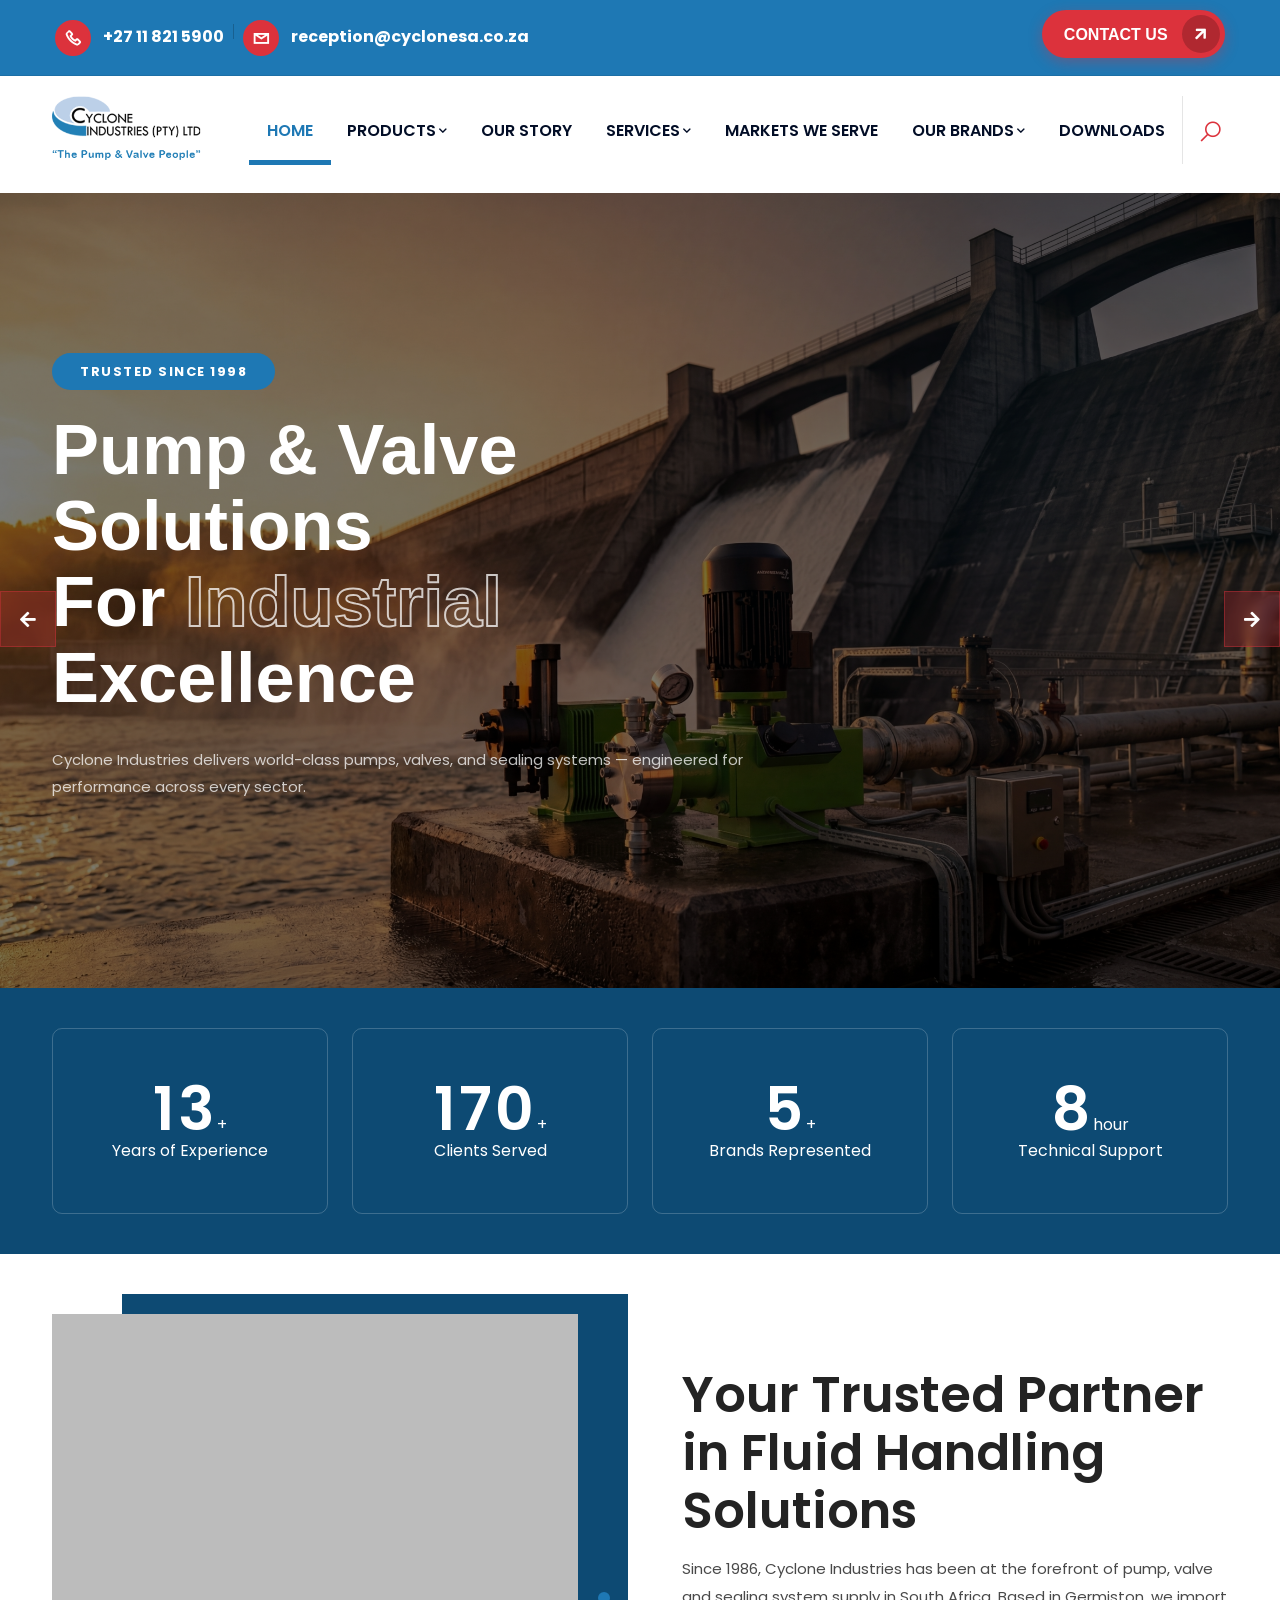
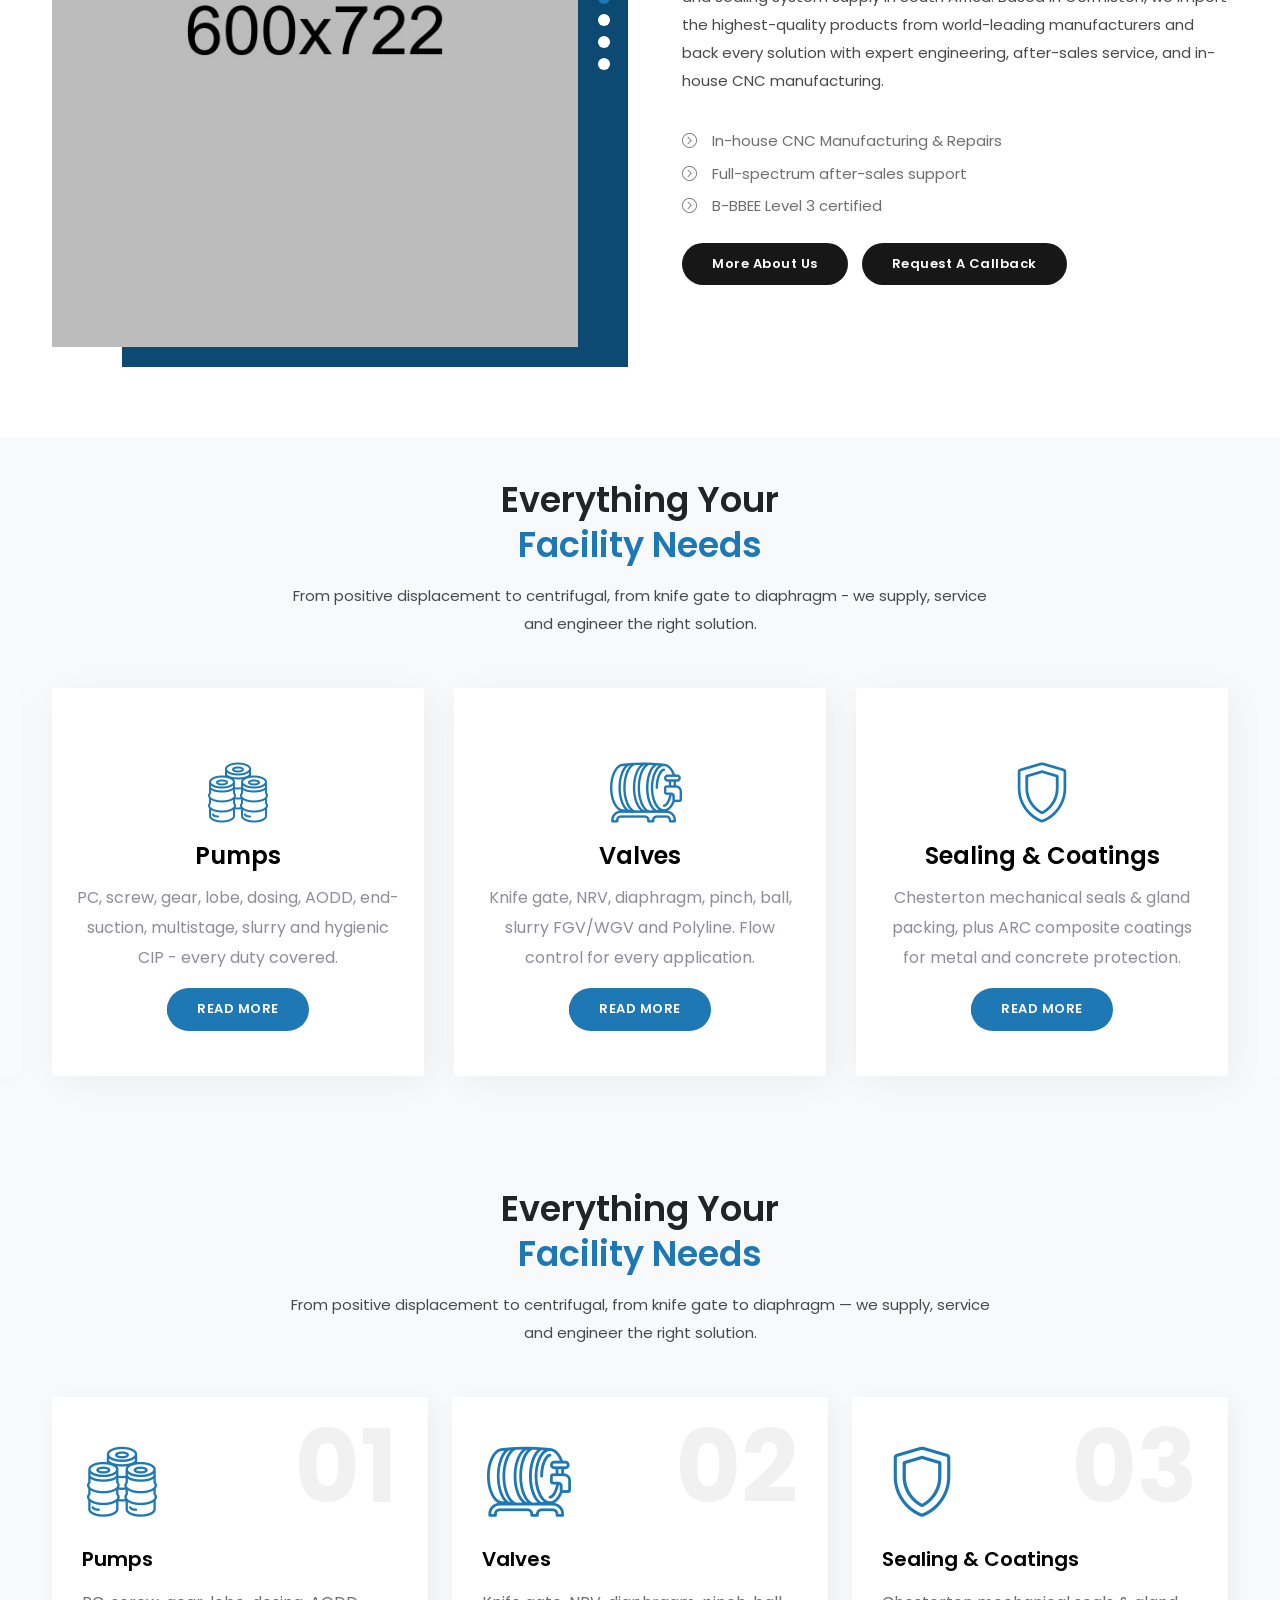
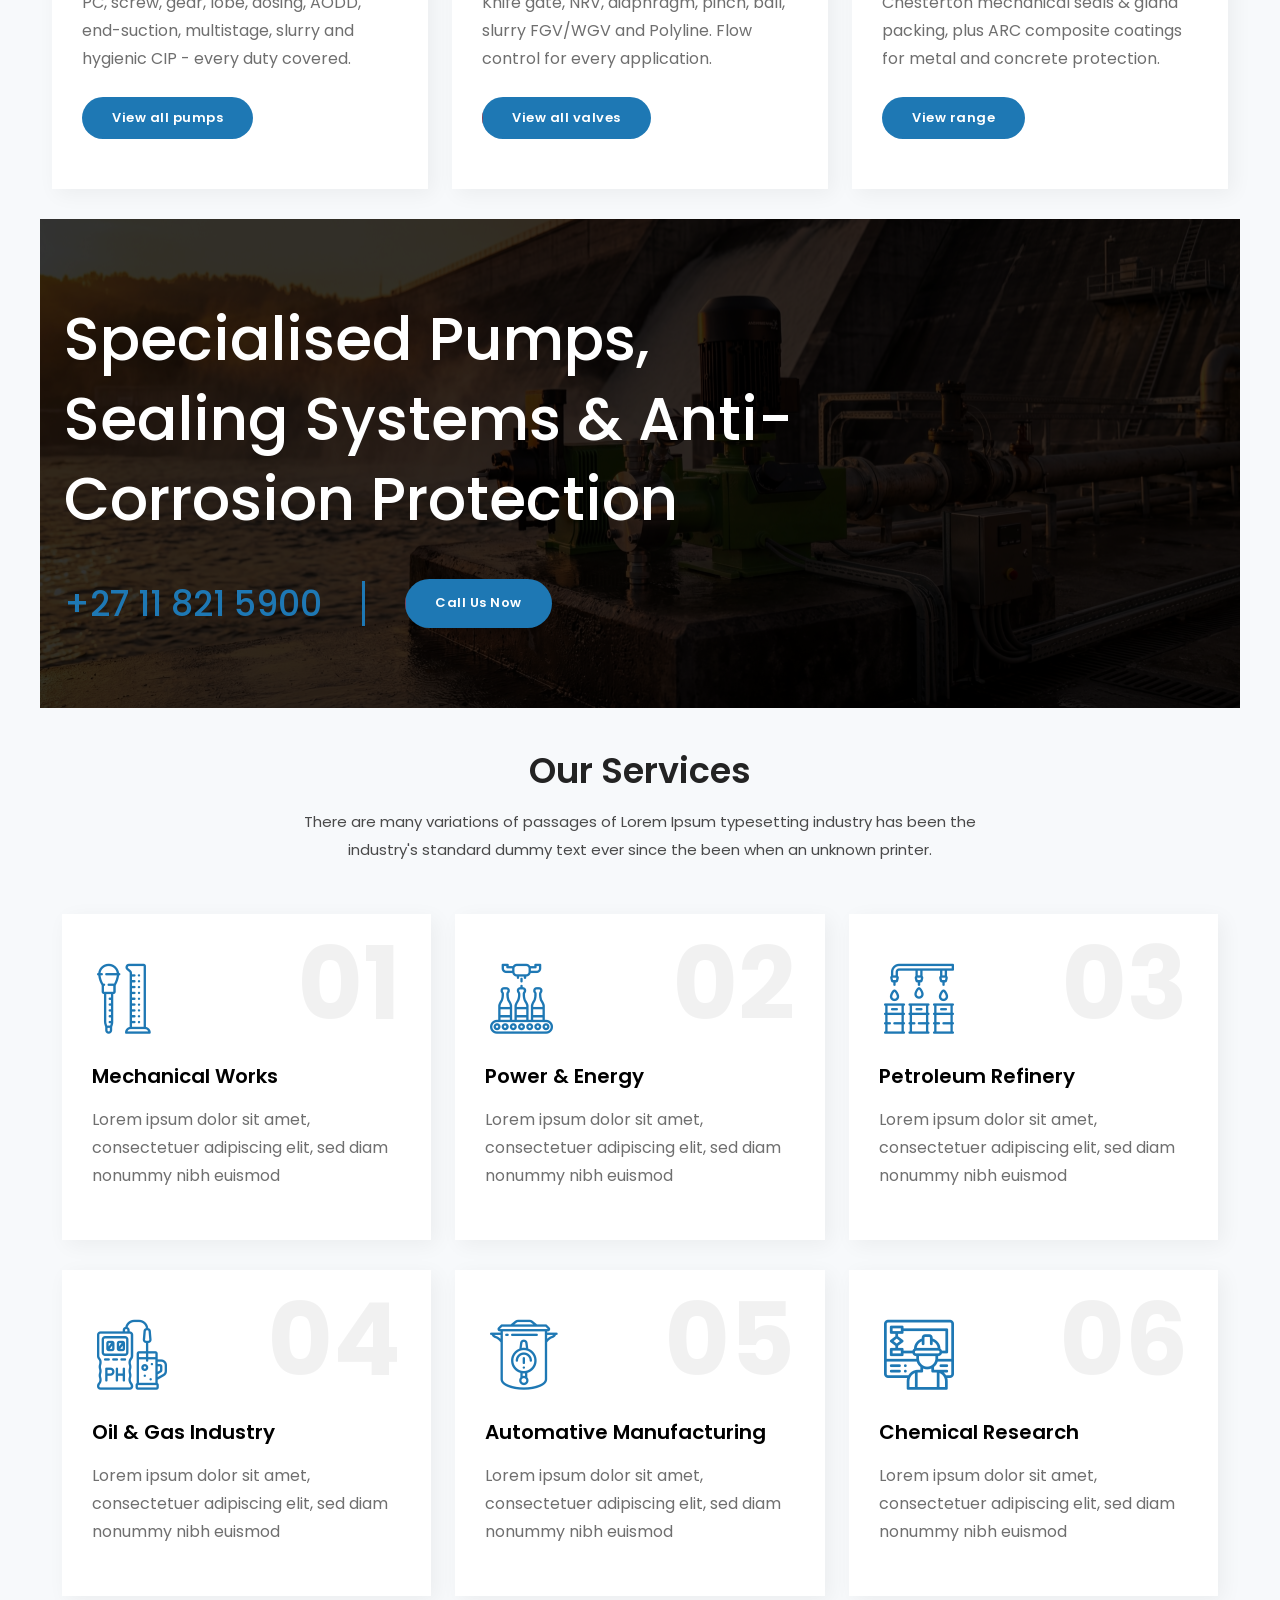
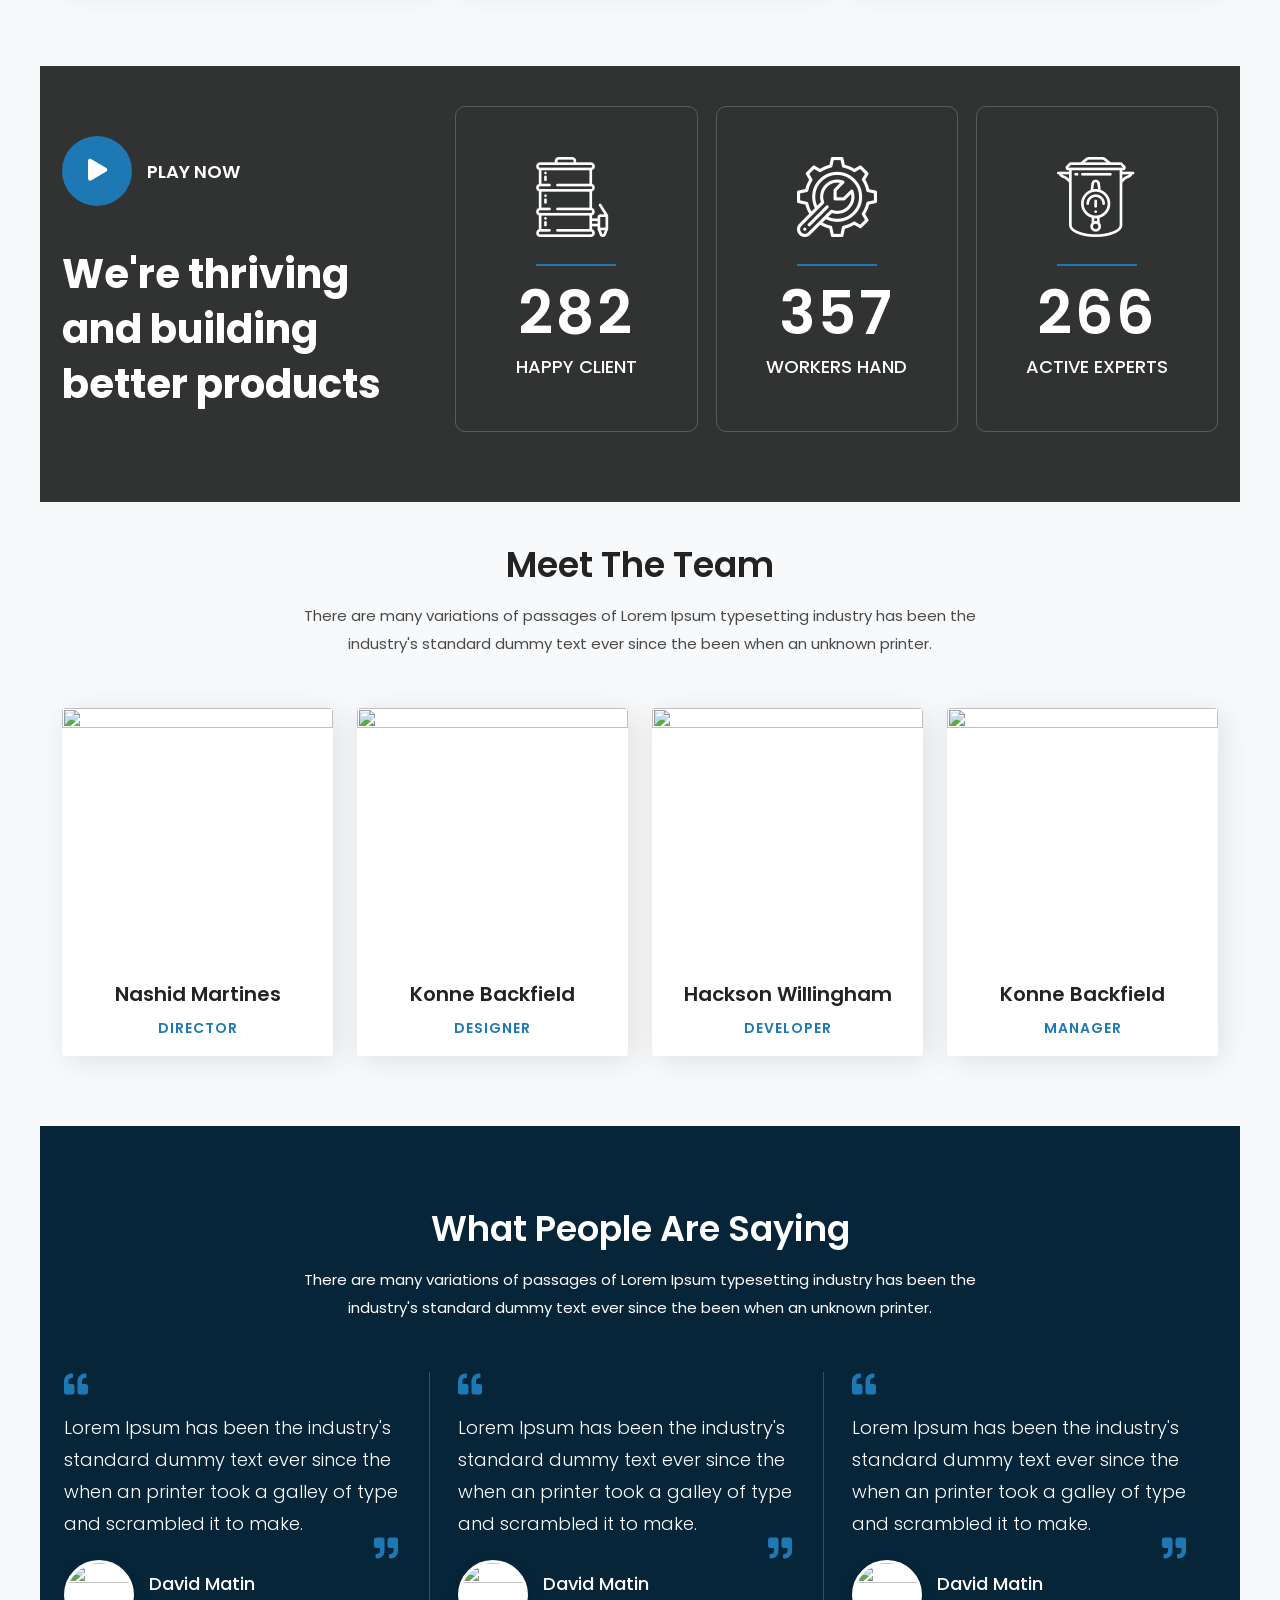
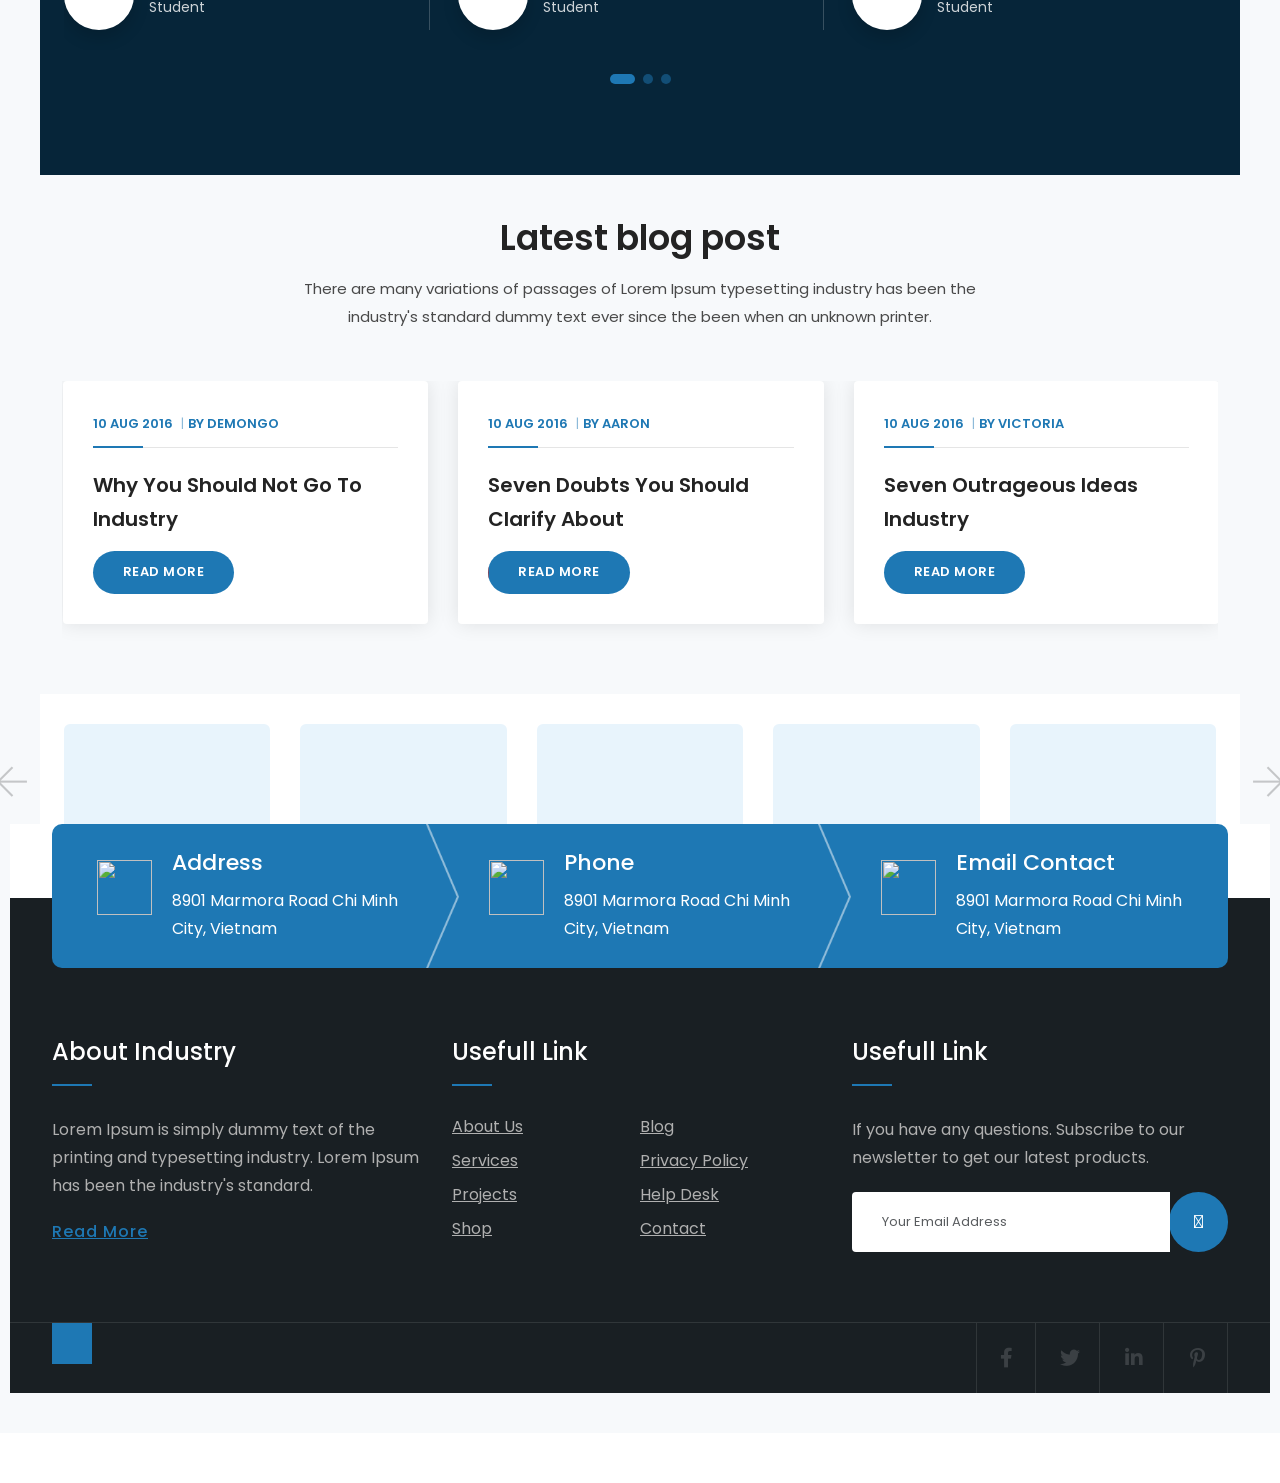
==== commit e78678df: "header and slides" ====
--- a/index.html
+++ b/index.html
@@ -13,11 +13,11 @@
 	<meta name="format-detection" content="telephone=no">
 	
 	<!-- FAVICONS ICON -->
-	<link rel="icon" href="assets/images/favicon.ico" type="image/x-icon">
-	<link rel="shortcut icon" type="image/x-icon" href="assets/images/favicon.png">
+	<link rel="icon" href="https://www.cyclonepumps.co.za/templates/ja_landscape/favicon.ico" type="image/x-icon">
+	<link rel="shortcut icon" type="image/x-icon" href="https://www.cyclonepumps.co.za/templates/ja_landscape/favicon.ico">
 	
 	<!-- PAGE TITLE HERE -->
-	<title>Industry - Factory & Industrial HTML Template</title>
+	<title>Cyclone Industries - Pump and Sealings Specialists</title>
 	
 	<!-- MOBILE SPECIFIC -->
 	<meta name="viewport" content="width=device-width, initial-scale=1">
@@ -37,6 +37,8 @@
 	@import url('https://fonts.googleapis.com/css?family=Montserrat:100,100i,200,200i,300,300i,400,400i,500,500i,600,600i,700,700i,800,800i,900,900i|Open+Sans:300,300i,400,400i,600,600i,700,700i,800,800i|Playfair+Display:400,400i,700,700i,900,900i|Poppins:100,100i,200,200i,300,300i,400,400i,500,500i,600,600i,700,700i,800,800i,900,900i|Raleway:100,100i,200,200i,300,300i,400,400i,500,500i,600,600i,700,700i,800,800i,900,900i|Roboto+Condensed:300,300i,400,400i,700,700i|Roboto:100,100i,300,300i,400,400i,500,500i,700,700i,900,900i&display=swap');
 	</style>
 
+	<link rel="stylesheet" type="text/css" href="assets/plugins/swiper/swiper-bundle.min.css">
+	<link rel="stylesheet" type="text/css" href="assets/css/cyclone.css">
 </head>
 
 <body id="bg">
@@ -50,12 +52,21 @@
 				<div class="row d-flex justify-content-between align-items-center">
 					<div class="dlab-topbar-left">
 						<ul>
-							<li><a href="javascript:void(0);">OUR STORY</a></li>
-							<li><a href="javascript:void(0);">DOWNLOADS</a></li>
+							<li>
+								<i class="la la-phone"></i> <a href="tel:+27118215900">+27 11 821 5900</a>
+							</li>
+							<li>
+								<i class="la la-envelope"></i> <a href="mailto:reception@cyclonesa.co.za">reception@cyclonesa.co.za</a>
+							</li>
 						</ul>
 					</div>
 					<div class="dlab-topbar-right">
-						<a href="javascript:void(0);" class="site-button radius-no">GET A QUOTE</a>						
+						<a href="#" class="cy-btn">
+							<span class="cy-btn__wrap">
+								<span class="cy-btn__t1">CONTACT US <i class="fas fa-arrow-right"></i></span>
+								<span class="cy-btn__t2">CONTACT US <i class="fas fa-arrow-right"></i></span>
+							</span>
+						</a>					
 					</div>
 				</div>
 			</div>
@@ -96,7 +107,7 @@
 						<ul class="nav navbar-nav">	
 							<li class="active"><a href="index.html">HOME</a></li>
 							<li class="has-mega-menu"> 
-								<a href="javascript:;">OUR PRODUCTS<i class="fas fa-chevron-down"></i>
+								<a href="javascript:;">PRODUCTS<i class="fas fa-chevron-down"></i>
 								</a>
 								<ul class="mega-menu">
 									<li> 
@@ -158,8 +169,9 @@
 									</li>
 								</ul>
 							</li>
+							<li><a href="#">OUR STORY</a></li>
 							<li>
-								<a href="javascript:;">OUR SERVICES<i class="fas fa-chevron-down"></i></a>
+								<a href="javascript:;">SERVICES<i class="fas fa-chevron-down"></i></a>
 								<ul class="sub-menu">
 									<li><a href="#">SALES</a></li>
 									<li><a href="#">REPAIRS</a></li>
@@ -178,7 +190,7 @@
 									<li><a href="#">EMEC</a></li>
 								</ul>
 							</li>
-							<li><a href="#">CONTACT US</a></li>
+							<li><a href="#">DOWNLOADS</a></li>
 						</ul>
 						<div class="dlab-social-icon">
 							<ul>
@@ -199,589 +211,199 @@
     <!-- Content -->
     <div class="page-content bg-white">
 
-		<!-- Slider -->
-        <div class="main-slider style-two default-banner" id="home">
-            <div class="tp-banner-container">
-                <div class="tp-banner" >
-					<div id="rev_slider_1164_1_wrapper" class="rev_slider_wrapper fullscreen-container" data-alias="exploration-header" data-source="gallery" style="background-color:transparent;padding:0px;">
-						<!-- START REVOLUTION SLIDER 5.4.1 fullscreen mode -->
-						<div id="rev_slider_1164_1" class="rev_slider fullscreenbanner" style="display:none;" data-version="5.4.1">
-							<ul>	
-								<!-- SLIDE  -->
-								<li data-index="rs-100" data-transition="slideoververtical" data-slotamount="default" data-hideafterloop="0" data-hideslideonmobile="off"  data-easein="default" data-easeout="default" data-masterspeed="default"  data-thumb="assets/img/hero/2.jpg" data-rotate="0"  data-fstransition="fade" data-fsmasterspeed="2000" data-fsslotamount="7" data-saveperformance="off"  data-title="" data-param1="" data-param2="" data-param3="" data-param4="" data-param5="" data-param6="" data-param7="" data-param8="" data-param9="" data-param10="" data-description="">
-									<!-- MAIN IMAGE -->
-									<img src="assets/img/hero/2.jpg"  alt=""  data-bgposition="right bottom" data-bgfit="cover" data-bgrepeat="no-repeat" data-bgparallax="off" class="rev-slidebg" data-no-retina>
-									<!-- LAYERS -->
-									<!-- LAYER NR. 1 -->
-									<div class="tp-caption" 
-										id="slide-100-layer-1" 
-										data-x="['center','left','left','left']" data-hoffset="['-270','60','60','35']" 
-										data-y="['middle','middle','middle','middle']" data-voffset="['-90','-120','-135','-90']" 
-										data-fontsize="['24','22','20','13']"
-										data-lineheight="['35','35','38','24']"
-										data-width="['600','600','340','260']"
-										data-height="none"
-										data-whitespace="normal"
-										data-type="text" 
-										data-basealign="slide" 
-										data-responsive_offset="off" 
-										data-responsive="off"
-										data-frames='[{"from":"y:50px;opacity:0;","speed":1500,"to":"o:1;","delay":500,"ease":"Power4.easeOut"},{"delay":"wait","speed":300,"to":"opacity:0;","ease":"nothing"}]'
-										data-textAlign="['left','left','left','left']"
-										data-paddingtop="[0,0,0,0]"
-										data-paddingright="[0,0,0,0]"
-										data-paddingbottom="[0,0,0,0]"
-										data-paddingleft="[0,0,0,0]"
-										style="z-index: 9; min-width: 600px; max-width: 600px; white-space: normal; font-size: 60px; line-height: 60px; font-weight: 700; color: #000;font-family: 'Poppins', sans-serif; border-width:0px;">Welcome To Food Industry</div>
-									<!-- LAYER NR. 1 -->
-									<div class="tp-caption text-primary" 
-										id="slide-100-layer-2" 
-										data-x="['center','left','left','left']" 
-										data-hoffset="['-270','60','60','35']" 
-										data-y="['middle','middle','middle','middle']" 
-										data-voffset="['0','-40','-70','-40']" 
-										data-fontsize="['50','45','35','24']"
-										data-lineheight="['60','55','45','30']"
-										data-width="['600','560','400','260']"
-										data-height="none"
-										data-whitespace="normal"
-										data-type="text" 
-										data-basealign="slide" 
-										data-responsive_offset="off" 
-										data-responsive="off"
-										data-frames='[{"from":"y:50px;opacity:0;","speed":1500,"to":"o:1;","delay":500,"ease":"Power4.easeOut"},{"delay":"wait","speed":300,"to":"opacity:0;","ease":"nothing"}]'
-										data-textAlign="['left','left','left','left']"
-										data-paddingtop="[0,0,0,0]"
-										data-paddingright="[0,0,0,0]"
-										data-paddingbottom="[0,0,0,0]"
-										data-paddingleft="[0,0,0,0]"
-										style="z-index: 8; min-width: 600px; max-width: 600px; letter-spacing: 2px; white-space: normal; text-transform: capitalize; font-size: 60px; line-height: 60px; font-weight: 700;font-family:'Poppins', sans-serif;border-width:0px;">Our Latest Item  <br>Food Industry</div>
-									<!-- LAYER NR. 2 -->
-									<div class="tp-caption tp-shape tp-shapewrapper " 
-										id="slide-100-layer-3" 
-										data-x="['center','left','left','left']" 
-										data-hoffset="['-270','30','30','15']" 
-										data-y="['middle','middle','middle','middle']" 
-										data-voffset="['50','10','-20','15']" 
-										data-width="['660','570','530','330']"
-										data-height="['380','340','320','270']"
-										data-whitespace="normal"
-										data-type="shape" 
-										data-basealign="slide" 
-										data-responsive_offset="off" 
-										data-responsive="off"
-										data-frames='[{"from":"sY:0;","speed":1500,"to":"o:1;","delay":500,"ease":"Power4.easeOut"},{"delay":"wait","speed":300,"to":"opacity:0;","ease":"nothing"}]'
-										data-textAlign="['left','left','left','left']"
-										data-paddingtop="[0,0,0,0]"
-										data-paddingright="[0,0,0,0]"
-										data-paddingbottom="[0,0,0,0]"
-										data-paddingleft="[0,0,0,0]"
-										style="z-index: 6;background-color:rgba(255, 255, 255, 0.95);border-color:rgba(0, 0, 0, 0);border-width:0px;"></div>
-
-									<!-- LAYER NR. 3 -->
-									<div class="tp-caption" 
-										id="slide-100-layer-4" 
-										data-x="['center','left','left','left']"
-										data-hoffset="['-270','60','60','35']" 
-										data-y="['middle','middle','middle','middle']" 
-										data-voffset="['100','50','10','30']" 
-										data-width="['600','520','480','300']"
-										data-fontsize="['18','16','16','14']"
-										data-lineheight="['28','26','26','24']"
-										data-height="none"
-										data-whitespace="normal"
-										data-type="text" 
-										data-basealign="slide" 
-										data-responsive_offset="off" 
-										data-responsive="off"
-										data-frames='[{"from":"y:50px;opacity:0;","speed":1500,"to":"o:1;","delay":650,"ease":"Power4.easeOut"},{"delay":"wait","speed":300,"to":"opacity:0;","ease":"nothing"}]'
-										data-textAlign="['left','left','left','left']"
-										data-paddingtop="[0,0,0,0]"
-										data-paddingright="[0,0,0,0]"
-										data-paddingbottom="[0,0,0,0]"
-										data-paddingleft="[0,0,0,0]"
-										style="z-index: 7; min-width: 600px; max-width: 600px; white-space: normal; font-size: 17px; line-height: 22px; font-weight: 500; color: rgba(0, 0, 0, 0.85); font-family:'Poppins', sans-serif; border-width:0px;">Lorem Ipsum is simply dummy text of the printing and typesetting industry. Lorem Ipsum has been the.. 
-									</div>
-									<!-- LAYER NR. 4 -->
-									<a class="tp-caption rev-btn text-primary" 
-										href="portfolio-grid-2.html"
-										id="slide-100-layer-5" 
-										data-x="['center','left','left','left']" 
-										data-hoffset="['-495','60','60','35']" 
-										data-y="['middle','middle','middle','middle']" 
-										data-voffset="['180','120','80','105']" 
-										data-fontweight="['500','500','500','500']"
-										data-width="none"
-										data-height="none"
-										data-whitespace="nowrap"
-										data-type="button" 
-										data-basealign="slide" 
-										data-responsive_offset="off" 
-										data-responsive="off"
-										data-frames='[{"from":"y:50px;opacity:0;","speed":1500,"to":"o:1;","delay":800,"ease":"Power4.easeOut"},{"delay":"wait","speed":300,"to":"opacity:0;","ease":"nothing"},{"frame":"hover","speed":"0","ease":"Power1.easeInOut","to":"o:1;rX:0;rY:0;rZ:0;z:0;","style":"c:#ffffff;bg:#fff;bw:2px 2px 2px 2px;"}]'
-										data-textAlign="['left','left','left','left']"
-										data-paddingtop="[0,0,0,0]"
-										data-paddingright="[25,25,25,25]"
-										data-paddingbottom="[0,0,0,0]"
-										data-paddingleft="[25,25,25,25]"
-										style="z-index: 8; white-space: nowrap; font-size: 15px; line-height: 50px; font-weight: 900; font-family:'Poppins', sans-serif; background-color:rgba(0, 0, 0, 0); border-style:solid; border-width:2px; outline:none; box-shadow:none; box-sizing:border-box; -moz-box-sizing:border-box; -webkit-box-sizing:border-box; cursor:pointer;">
-											View Portfolio
-									</a>
-								</li>
-								<!-- SLIDE  -->
-								<li data-index="rs-200" data-transition="slideoververtical" data-slotamount="default" data-hideafterloop="0" data-hideslideonmobile="off"  data-easein="default" data-easeout="default" data-masterspeed="default"  data-thumb="assets/img/hero/1.jpg" data-rotate="0"  data-fstransition="fade" data-fsmasterspeed="2000" data-fsslotamount="7" data-saveperformance="off"  data-title="" data-param1="" data-param2="" data-param3="" data-param4="" data-param5="" data-param6="" data-param7="" data-param8="" data-param9="" data-param10="" data-description="">
-									<!-- MAIN IMAGE -->
-									<img src="assets/img/hero/1.jpg"  alt=""  data-lazyload="assets/img/hero/1.jpg" data-bgposition="right bottom" data-bgfit="cover" data-bgrepeat="no-repeat" data-bgparallax="off" class="rev-slidebg" data-no-retina>
-									<!-- LAYERS -->
-									<!-- LAYER NR. 1 -->
-									<div class="tp-caption" 
-										id="slide-200-layer-1" 
-										data-x="['center','left','left','left']" data-hoffset="['-270','60','60','35']" 
-										data-y="['middle','middle','middle','middle']" data-voffset="['-90','-120','-135','-90']" 
-										data-fontsize="['24','22','20','13']"
-										data-lineheight="['35','35','38','24']"
-										data-width="['600','600','340','260']"
-										data-height="none"
-										data-whitespace="normal"
-										data-type="text" 
-										data-basealign="slide" 
-										data-responsive_offset="off" 
-										data-responsive="off"
-										data-frames='[{"from":"y:50px;opacity:0;","speed":1500,"to":"o:1;","delay":500,"ease":"Power4.easeOut"},{"delay":"wait","speed":300,"to":"opacity:0;","ease":"nothing"}]'
-										data-textAlign="['left','left','left','left']"
-										data-paddingtop="[0,0,0,0]"
-										data-paddingright="[0,0,0,0]"
-										data-paddingbottom="[0,0,0,0]"
-										data-paddingleft="[0,0,0,0]"
-										style="z-index: 9; min-width: 600px; max-width: 600px; white-space: normal; font-size: 60px; line-height: 60px; font-weight: 700; color: #000;font-family: 'Poppins', sans-serif; border-width:0px;">Welcome To Food Industry
-									</div>
-									<!-- LAYER NR. 1 -->
-									<div class="tp-caption text-primary" 
-										id="slide-200-layer-2" 
-										data-x="['center','left','left','left']" 
-										data-hoffset="['-270','60','60','35']" 
-										data-y="['middle','middle','middle','middle']" 
-										data-voffset="['0','-40','-70','-40']" 
-										data-fontsize="['50','45','35','24']"
-										data-lineheight="['60','55','45','30']"
-										data-width="['600','560','400','260']"
-										data-height="none"
-										data-whitespace="normal"
-										data-type="text" 
-										data-basealign="slide" 
-										data-responsive_offset="off" 
-										data-responsive="off"
-										data-frames='[{"from":"y:50px;opacity:0;","speed":1500,"to":"o:1;","delay":500,"ease":"Power4.easeOut"},{"delay":"wait","speed":300,"to":"opacity:0;","ease":"nothing"}]'
-										data-textAlign="['left','left','left','left']"
-										data-paddingtop="[0,0,0,0]"
-										data-paddingright="[0,0,0,0]"
-										data-paddingbottom="[0,0,0,0]"
-										data-paddingleft="[0,0,0,0]"
-										style="z-index: 8; min-width: 600px; max-width: 600px; letter-spacing: 2px; white-space: normal; text-transform: capitalize; font-size: 60px; line-height: 60px; font-weight: 700;font-family:'Poppins', sans-serif;border-width:0px;">Our Latest Item  <br>Food Industry
-									</div>
-									<!-- LAYER NR. 2 -->
-									<div class="tp-caption tp-shape tp-shapewrapper " 
-										id="slide-200-layer-3" 
-										data-x="['center','left','left','left']" 
-										data-hoffset="['-270','30','30','15']" 
-										data-y="['middle','middle','middle','middle']" 
-										data-voffset="['50','10','-20','15']" 
-										data-width="['660','570','530','330']"
-										data-height="['380','340','320','270']"
-										data-whitespace="normal"
-										data-type="shape" 
-										data-basealign="slide" 
-										data-responsive_offset="off" 
-										data-responsive="off"
-										data-frames='[{"from":"sY:0;","speed":1500,"to":"o:1;","delay":500,"ease":"Power4.easeOut"},{"delay":"wait","speed":300,"to":"opacity:0;","ease":"nothing"}]'
-										data-textAlign="['left','left','left','left']"
-										data-paddingtop="[0,0,0,0]"
-										data-paddingright="[0,0,0,0]"
-										data-paddingbottom="[0,0,0,0]"
-										data-paddingleft="[0,0,0,0]"
-										style="z-index: 6;background-color:rgba(255, 255, 255, 0.95);border-color:rgba(0, 0, 0, 0);border-width:0px;">
-									</div>
-
-									<!-- LAYER NR. 3 -->
-									<div class="tp-caption" 
-										id="slide-200-layer-4" 
-										data-x="['center','left','left','left']"
-										data-hoffset="['-270','60','60','35']" 
-										data-y="['middle','middle','middle','middle']" 
-										data-voffset="['100','50','10','30']" 
-										data-width="['600','520','480','300']"
-										data-fontsize="['18','16','16','14']"
-										data-lineheight="['28','26','26','24']"
-										data-height="none"
-										data-whitespace="normal"
-										data-type="text" 
-										data-basealign="slide" 
-										data-responsive_offset="off" 
-										data-responsive="off"
-										data-frames='[{"from":"y:50px;opacity:0;","speed":1500,"to":"o:1;","delay":650,"ease":"Power4.easeOut"},{"delay":"wait","speed":300,"to":"opacity:0;","ease":"nothing"}]'
-										data-textAlign="['left','left','left','left']"
-										data-paddingtop="[0,0,0,0]"
-										data-paddingright="[0,0,0,0]"
-										data-paddingbottom="[0,0,0,0]"
-										data-paddingleft="[0,0,0,0]"
-										style="z-index: 7; min-width: 600px; max-width: 600px; white-space: normal; font-size: 17px; line-height: 22px; font-weight: 500; color: rgba(0, 0, 0, 0.85); font-family:'Poppins', sans-serif; border-width:0px;">Lorem Ipsum is simply dummy text of the printing and typesetting industry. Lorem Ipsum has been the.. 
-									</div>
-									<!-- LAYER NR. 4 -->
-									<a class="tp-caption rev-btn text-primary" 
-										href="portfolio-grid-2.html"
-										id="slide-200-layer-5" 
-										data-x="['center','left','left','left']" 
-										data-hoffset="['-495','60','60','35']" 
-										data-y="['middle','middle','middle','middle']" 
-										data-voffset="['180','120','80','105']" 
-										data-fontweight="['500','500','500','500']"
-										data-width="none"
-										data-height="none"
-										data-whitespace="nowrap"
-										data-type="button" 
-										data-basealign="slide" 
-										data-responsive_offset="off" 
-										data-responsive="off"
-										data-frames='[{"from":"y:50px;opacity:0;","speed":1500,"to":"o:1;","delay":800,"ease":"Power4.easeOut"},{"delay":"wait","speed":300,"to":"opacity:0;","ease":"nothing"},{"frame":"hover","speed":"0","ease":"Power1.easeInOut","to":"o:1;rX:0;rY:0;rZ:0;z:0;","style":"c:#ffffff;bg:#fff;bw:2px 2px 2px 2px;"}]'
-										data-textAlign="['left','left','left','left']"
-										data-paddingtop="[0,0,0,0]"
-										data-paddingright="[25,25,25,25]"
-										data-paddingbottom="[0,0,0,0]"
-										data-paddingleft="[25,25,25,25]"
-										style="z-index: 8; white-space: nowrap; font-size: 15px; line-height: 50px; font-weight: 900; font-family:'Poppins', sans-serif; background-color:rgba(0, 0, 0, 0); border-style:solid; border-width:2px; outline:none; box-shadow:none; box-sizing:border-box; -moz-box-sizing:border-box; -webkit-box-sizing:border-box; cursor:pointer;">
-											View Portfolio
-									</a>
-								</li>
-								<!-- SLIDE  -->
-								<li data-index="rs-200" data-transition="slideoververtical" data-slotamount="default" data-hideafterloop="0" data-hideslideonmobile="off"  data-easein="default" data-easeout="default" data-masterspeed="default"  data-thumb="assets/img/hero/3.jpg" data-rotate="0"  data-fstransition="fade" data-fsmasterspeed="2000" data-fsslotamount="7" data-saveperformance="off"  data-title="" data-param1="" data-param2="" data-param3="" data-param4="" data-param5="" data-param6="" data-param7="" data-param8="" data-param9="" data-param10="" data-description="">
-									<!-- MAIN IMAGE -->
-									<img src="assets/img/hero/3.jpg"  alt=""  data-lazyload="assets/img/hero/3.jpg" data-bgposition="right bottom" data-bgfit="cover" data-bgrepeat="no-repeat" data-bgparallax="off" class="rev-slidebg" data-no-retina>
-									<!-- LAYERS -->
-									<!-- LAYER NR. 1 -->
-									<div class="tp-caption" 
-										id="slide-200-layer-1" 
-										data-x="['center','left','left','left']" data-hoffset="['-270','60','60','35']" 
-										data-y="['middle','middle','middle','middle']" data-voffset="['-90','-120','-135','-90']" 
-										data-fontsize="['24','22','20','13']"
-										data-lineheight="['35','35','38','24']"
-										data-width="['600','600','340','260']"
-										data-height="none"
-										data-whitespace="normal"
-										data-type="text" 
-										data-basealign="slide" 
-										data-responsive_offset="off" 
-										data-responsive="off"
-										data-frames='[{"from":"y:50px;opacity:0;","speed":1500,"to":"o:1;","delay":500,"ease":"Power4.easeOut"},{"delay":"wait","speed":300,"to":"opacity:0;","ease":"nothing"}]'
-										data-textAlign="['left','left','left','left']"
-										data-paddingtop="[0,0,0,0]"
-										data-paddingright="[0,0,0,0]"
-										data-paddingbottom="[0,0,0,0]"
-										data-paddingleft="[0,0,0,0]"
-										style="z-index: 9; min-width: 600px; max-width: 600px; white-space: normal; font-size: 60px; line-height: 60px; font-weight: 700; color: #000;font-family: 'Poppins', sans-serif; border-width:0px;">Welcome To Food Industry
-									</div>
-									<!-- LAYER NR. 1 -->
-									<div class="tp-caption text-primary" 
-										id="slide-200-layer-2" 
-										data-x="['center','left','left','left']" 
-										data-hoffset="['-270','60','60','35']" 
-										data-y="['middle','middle','middle','middle']" 
-										data-voffset="['0','-40','-70','-40']" 
-										data-fontsize="['50','45','35','24']"
-										data-lineheight="['60','55','45','30']"
-										data-width="['600','560','400','260']"
-										data-height="none"
-										data-whitespace="normal"
-										data-type="text" 
-										data-basealign="slide" 
-										data-responsive_offset="off" 
-										data-responsive="off"
-										data-frames='[{"from":"y:50px;opacity:0;","speed":1500,"to":"o:1;","delay":500,"ease":"Power4.easeOut"},{"delay":"wait","speed":300,"to":"opacity:0;","ease":"nothing"}]'
-										data-textAlign="['left','left','left','left']"
-										data-paddingtop="[0,0,0,0]"
-										data-paddingright="[0,0,0,0]"
-										data-paddingbottom="[0,0,0,0]"
-										data-paddingleft="[0,0,0,0]"
-										style="z-index: 8; min-width: 600px; max-width: 600px; letter-spacing: 2px; white-space: normal; text-transform: capitalize; font-size: 60px; line-height: 60px; font-weight: 700;font-family:'Poppins', sans-serif;border-width:0px;">Our Latest Item  <br>Food Industry
-									</div>
-									<!-- LAYER NR. 2 -->
-									<div class="tp-caption tp-shape tp-shapewrapper " 
-										id="slide-200-layer-3" 
-										data-x="['center','left','left','left']" 
-										data-hoffset="['-270','30','30','15']" 
-										data-y="['middle','middle','middle','middle']" 
-										data-voffset="['50','10','-20','15']" 
-										data-width="['660','570','530','330']"
-										data-height="['380','340','320','270']"
-										data-whitespace="normal"
-										data-type="shape" 
-										data-basealign="slide" 
-										data-responsive_offset="off" 
-										data-responsive="off"
-										data-frames='[{"from":"sY:0;","speed":1500,"to":"o:1;","delay":500,"ease":"Power4.easeOut"},{"delay":"wait","speed":300,"to":"opacity:0;","ease":"nothing"}]'
-										data-textAlign="['left','left','left','left']"
-										data-paddingtop="[0,0,0,0]"
-										data-paddingright="[0,0,0,0]"
-										data-paddingbottom="[0,0,0,0]"
-										data-paddingleft="[0,0,0,0]"
-										style="z-index: 6;background-color:rgba(255, 255, 255, 0.95);border-color:rgba(0, 0, 0, 0);border-width:0px;">
-									</div>
-
-									<!-- LAYER NR. 3 -->
-									<div class="tp-caption" 
-										id="slide-200-layer-4" 
-										data-x="['center','left','left','left']"
-										data-hoffset="['-270','60','60','35']" 
-										data-y="['middle','middle','middle','middle']" 
-										data-voffset="['100','50','10','30']" 
-										data-width="['600','520','480','300']"
-										data-fontsize="['18','16','16','14']"
-										data-lineheight="['28','26','26','24']"
-										data-height="none"
-										data-whitespace="normal"
-										data-type="text" 
-										data-basealign="slide" 
-										data-responsive_offset="off" 
-										data-responsive="off"
-										data-frames='[{"from":"y:50px;opacity:0;","speed":1500,"to":"o:1;","delay":650,"ease":"Power4.easeOut"},{"delay":"wait","speed":300,"to":"opacity:0;","ease":"nothing"}]'
-										data-textAlign="['left','left','left','left']"
-										data-paddingtop="[0,0,0,0]"
-										data-paddingright="[0,0,0,0]"
-										data-paddingbottom="[0,0,0,0]"
-										data-paddingleft="[0,0,0,0]"
-										style="z-index: 7; min-width: 600px; max-width: 600px; white-space: normal; font-size: 17px; line-height: 22px; font-weight: 500; color: rgba(0, 0, 0, 0.85); font-family:'Poppins', sans-serif; border-width:0px;">Lorem Ipsum is simply dummy text of the printing and typesetting industry. Lorem Ipsum has been the.. 
-									</div>
-									<!-- LAYER NR. 4 -->
-									<a class="tp-caption rev-btn text-primary" 
-										href="portfolio-grid-2.html"
-										id="slide-200-layer-5" 
-										data-x="['center','left','left','left']" 
-										data-hoffset="['-495','60','60','35']" 
-										data-y="['middle','middle','middle','middle']" 
-										data-voffset="['180','120','80','105']" 
-										data-fontweight="['500','500','500','500']"
-										data-width="none"
-										data-height="none"
-										data-whitespace="nowrap"
-										data-type="button" 
-										data-basealign="slide" 
-										data-responsive_offset="off" 
-										data-responsive="off"
-										data-frames='[{"from":"y:50px;opacity:0;","speed":1500,"to":"o:1;","delay":800,"ease":"Power4.easeOut"},{"delay":"wait","speed":300,"to":"opacity:0;","ease":"nothing"},{"frame":"hover","speed":"0","ease":"Power1.easeInOut","to":"o:1;rX:0;rY:0;rZ:0;z:0;","style":"c:#ffffff;bg:#fff;bw:2px 2px 2px 2px;"}]'
-										data-textAlign="['left','left','left','left']"
-										data-paddingtop="[0,0,0,0]"
-										data-paddingright="[25,25,25,25]"
-										data-paddingbottom="[0,0,0,0]"
-										data-paddingleft="[25,25,25,25]"
-										style="z-index: 8; white-space: nowrap; font-size: 15px; line-height: 50px; font-weight: 900; font-family:'Poppins', sans-serif; background-color:rgba(0, 0, 0, 0); border-style:solid; border-width:2px; outline:none; box-shadow:none; box-sizing:border-box; -moz-box-sizing:border-box; -webkit-box-sizing:border-box; cursor:pointer;">
-											View Portfolio
-									</a>
-								</li>
-							</ul>
-							<div class="tp-bannertimer tp-bottom" style="visibility: hidden !important;"></div>	
-						</div>
-					</div><!-- END REVOLUTION SLIDER -->  
-				</div>        
-			</div>        
-		</div>        
-		<!-- Slider END -->
-		<!-- Main Slider -->
-        <div class="rev-slider">
-			<div id="rev_slider_1164_1_wrapper" class="rev_slider_wrapper fullscreen-container" data-alias="exploration-header" data-source="gallery" style="background-color:transparent;padding:0px;">
-				<!-- START REVOLUTION SLIDER 5.4.1 fullscreen mode -->
-				<div id="rev_slider_1164_1" class="rev_slider fullscreenbanner" style="display:none;" data-version="5.4.1">
-					<ul>	
-						<!-- SLIDE  -->
-						<li data-index="rs-3204" data-transition="slideoververtical" data-slotamount="default" data-hideafterloop="0" data-hideslideonmobile="off"  data-easein="default" data-easeout="default" data-masterspeed="default"  data-thumb="images/main-slider/slide8.jpg"  data-rotate="0"  data-fstransition="fade" data-fsmasterspeed="2000" data-fsslotamount="7" data-saveperformance="off"  data-title="" data-param1="What our team has found in the wild" data-param2="" data-param3="" data-param4="" data-param5="" data-param6="" data-param7="" data-param8="" data-param9="" data-param10="" data-description="">
-							<!-- MAIN IMAGE -->
-							<img src="images/main-slider/slide8.jpg"  alt=""  data-lazyload="images/main-slider/slide8.jpg" data-bgposition="center center" data-bgfit="cover" data-bgrepeat="no-repeat" data-bgparallax="6" class="rev-slidebg" data-no-retina>
-							<!-- LAYER NR. 1 -->
-							<div class="tp-caption tp-shape tp-shapewrapper" 
-								id="slide-101-layer-14" 
-								data-x="['center','center','center','center']" data-hoffset="['0','0','0','0']" 
-								data-y="['middle','middle','middle','middle']" data-voffset="['0','0','0','0']" 
-								data-width="full"
-								data-height="full"
-								data-whitespace="nowrap"
-								data-type="shape" 
-								data-basealign="slide" 
-								data-responsive_offset="off" 
-								data-responsive="off"
-								data-frames='[{"delay":10,"speed":1000,"frame":"0","from":"opacity:0;","to":"o:1;","ease":"Power3.easeInOut"},{"delay":"wait","speed":1500,"frame":"999","to":"opacity:0;","ease":"Power4.easeIn"}]'
-								data-textAlign="['inherit','inherit','inherit','inherit']"
-								data-paddingtop="[0,0,0,0]"
-								data-paddingright="[0,0,0,0]"
-								data-paddingbottom="[0,0,0,0]"
-								data-paddingleft="[0,0,0,0]"
-								style="z-index: 5;font-family:Open Sans; background-color:rgba(0,0,0,0.15); background-size:100%; background-repeat:no-repeat; background-position:bottom;"> 
-							</div>	
-							<!-- LAYER NR. 2 -->
-							<div class="tp-caption" 
-								id="slide-3204-layer-2" 
-								data-x="['center','center','center','center']" 
-								data-hoffset="['-210','-180','0','0']" 
-								data-y="['middle','middle','middle','middle']" 
-								data-voffset="['-80','-5','-180','-150']" 
-								data-width="['700','600','600','260']"
-								data-fontsize="['60','45','30','24']"
-								data-lineheight="['70','45','36','30']"
-								data-height="none"
-								data-whitespace="normal"
-								data-type="text" 
-								data-basealign="slide" 
-								data-responsive_offset="off" 
-								data-responsive="off"
-								data-textAlign="['left','left','center','center']"
-								data-frames='[{"from":"y:50px;opacity:0;","speed":1500,"to":"o:1;","delay":650,"ease":"Power4.easeOut"},{"delay":"wait","speed":300,"to":"opacity:0;","ease":"nothing"}]'
-								data-paddingtop="[0,0,0,0]"
-								data-paddingright="[0,0,0,0]"
-								data-paddingbottom="[0,0,0,0]"
-								data-paddingleft="[0,0,0,0]"
-								style="z-index: 7; white-space: normal; color:#fff; font-family: 'Poppins', serif; border-width:0px; font-weight:600;">
-								    We are industry <br>  Factory solutions
-							</div>
-							<!-- LAYER NR. 4 -->
-							<div class="tp-caption tp-resizeme rs-parallaxlevel-1" 
-								id="slide-100-layer-5" 
-								data-x="['right','right','middle','middle']" data-hoffset="['-330','-400','0','0']" 
-								data-y="['bottom','bottom','bottom','bottom']" data-voffset="['-40','-40','-20','-100']" 
-								data-width="none"
-								data-height="none"
-								data-whitespace="nowrap"
-								data-type="image" 
-								data-responsive_offset="on" 
-								data-frames='[{"delay":250,"speed":5000,"frame":"0","from":"y:50px;rZ:5deg;opacity:0;fb:50px;","to":"o:1;fb:0;","ease":"Power4.easeOut"},{"delay":"wait","speed":300,"frame":"999","to":"opacity:0;fb:0;","ease":"Power3.easeInOut"}]'
-								data-textAlign="['inherit','inherit','inherit','inherit']"
-								data-paddingtop="[0,0,0,0]"
-								data-paddingright="[0,0,0,0]"
-								data-paddingbottom="[0,0,0,0]"
-								data-paddingleft="[0,0,0,0]"
-								style="z-index: 11;">
-								<div class="rs-looped rs-wave"  data-speed="5" data-angle="0" data-radius="3px" data-origin="50% 50%">
-									<img src="images/main-slider/slide7.png" alt="" data-ww="['965px','965px','500px','300px']" data-hh="['894px','894px','463px','278px']" width="407" height="200" data-no-retina> 
-								</div>
-							</div>
-							<!-- LAYER NR. 2 -->
-							<div class="tp-caption" 
-								id="slide-3204-layer-20" 
-								data-x="['left','left','left','left']" 
-								data-hoffset="['0','0','0','0']" 
-								data-y="['bottom','bottom','bottom','bottom']" 
-								data-voffset="['30','0','70','40']" 
-								data-width="['700','600','600','260']"
-								data-fontsize="['300','300','40','30']"
-								data-lineheight="['65','45','35','30']"
-								data-height="none"	
-								data-whitespace="normal"
-								data-type="text" 
-								data-basealign="slide" 
-								data-responsive_offset="off" 
-								data-responsive="off"
-								data-textAlign="['left','left','right','center']"
-								data-frames='[{"delay":250,"speed":5000,"frame":"0","from":"y:50px;rZ:5deg;opacity:0;fb:50px;","to":"o:0.05;fb:0;","ease":"Power4.easeOut"},{"delay":"wait","speed":300,"frame":"999","to":"opacity:0;fb:0;","ease":"Power3.easeInOut"}]'
-								data-paddingtop="[0,0,0,0]"
-								data-paddingright="[0,0,0,0]"
-								data-paddingbottom="[0,0,0,0]"
-								data-paddingleft="[0,0,0,0]"
-								style="z-index: 7; white-space: normal; color:#fff; font-family:'Poppins', serif; border-width:0px; text-transform:uppercase; font-weight:600;">
-									<div class="rs-looped rs-wave"  data-speed="5" data-angle="0" data-radius="5px" data-origin="50% 50%">
-										INDUSTRY
-									</div>
-							</div>
-							<!-- LAYER NR. 3 -->
-							<div class="tp-caption  " 
-								id="slide-3204-layer-3" 
-								data-x="['center','center','center','center']" 
-								data-hoffset="['-255','-230','0','0']" 
-								data-y="['middle','middle','middle','middle']" 
-								data-voffset="['50','40','-100','-60']" 
-								data-width="['600','500','500','350']"
-								data-fontsize="['18','16','14','14']"
-								data-lineheight="['30','26','24','24']"
-								data-height="none"
-								data-whitespace="normal"
-								data-type="text" 
-								data-basealign="slide" 
-								data-responsive_offset="off" 
-								data-responsive="off"
-								data-frames='[{"from":"y:50px;opacity:0;","speed":2000,"to":"o:1;","delay":750,"ease":"Power4.easeOut"},{"delay":"wait","speed":300,"to":"opacity:0;","ease":"nothing"}]'
-								data-textAlign="['left','left','center','center']"
-								data-paddingtop="[0,100,0,0]"
-								data-paddingright="[0,0,0,0]"
-								data-paddingbottom="[0,0,0,0]"
-								data-paddingleft="[0,0,0,0]"
-								style="z-index: 7; white-space: normal; color:#fff; font-family:'Montserrat', sans-serif; border-width:0px; font-weight:400;">
-								Lorem Ipsum is simply dummy text of the printing and typesetting industry. Lorem Ipsum has been the industry's standard dummy text ever since the.
-							</div>
-							<!-- LAYER NR. 5 -->
-							<a class="tp-caption rev-btn tp-resizeme" 
-								href="about-1.html" target="_blank"			 
-								id="slide-411-layer-13" 
-								data-x="['center','center','center','center']" 
-								data-hoffset="['-470','-400','-90','-70']" 
-								data-y="['center','center','middle','middle']" 
-								data-voffset="['150','180','-20','40']" 
-								data-width="none"
-								data-height="none"
-								data-whitespace="['nowrap','nowrap','nowrap','nowrap']"
-								data-type="button" 
-								data-actions=''
-								data-basealign="slide" 
-								data-responsive_offset="off" 
-								data-responsive="off"
-								data-frames='[{"delay":"+690","speed":2000,"frame":"0","from":"y:50px;opacity:0;fb:20px;","to":"o:1;fb:0;","ease":"Power4.easeOut"},{"delay":"wait","speed":300,"frame":"999","to":"opacity:0;fb:0;","ease":"Power3.easeInOut"},{"frame":"hover","speed":"0","ease":"Linear.easeNone","to":"o:1;rX:0;rY:0;rZ:0;z:0;fb:0;","style":"c:rgba(0, 0, 0, 1.00);bg:rgba(255, 255, 255, 1.00);"}]'
-								data-margintop="[0,0,0,0]"
-								data-marginright="[0,0,0,0]"
-								data-marginbottom="[0,0,0,0]"
-								data-marginleft="[0,0,0,0]"
-								data-textAlign="['inherit','inherit','inherit','inherit']"
-								data-paddingtop="[0,0,0,0]"
-								data-paddingright="[35,35,35,20]"
-								data-paddingbottom="[0,0,0,0]"
-								data-paddingleft="[35,35,35,20]"
-								style="z-index: 13; white-space: normal; font-size: 17px; line-height: 50px; font-weight: 600; color: rgba(255, 255, 255, 1.00); display: inline-block;font-family:Poppins;background-color:rgba(255, 255, 255, 0);border-color:rgba(255, 255, 255, 1.00);border-style:solid;border-width:1px 1px 1px 1px;border-radius:30px 30px 30px 30px;outline:none;box-shadow:none;box-sizing:border-box;-moz-box-sizing:border-box;-webkit-box-sizing:border-box;cursor:pointer;text-decoration: none;">Read More
-							</a>
-							<a class="tp-caption rev-btn tp-resizeme" 
-								href="about-1.html" target="_blank"			 
-								id="slide-411-layer-12" 
-								data-x="['center','center','center','center']" 
-								data-hoffset="['-290','-230','90','70']" 
-								data-y="['center','center','middle','middle']" 
-								data-voffset="['150','180','-20','40']" 
-								data-width="none"
-								data-height="none"
-								data-whitespace="['nowrap','nowrap','nowrap','nowrap']"
-								data-type="button" 
-								data-actions=''
-								data-basealign="slide" 
-								data-responsive_offset="off" 
-								data-responsive="off"
-								data-frames='[{"delay":"+690","speed":2000,"frame":"0","from":"y:50px;opacity:0;fb:20px;","to":"o:1;fb:0;","ease":"Power4.easeOut"},{"delay":"wait","speed":300,"frame":"999","to":"opacity:0;fb:0;","ease":"Power3.easeInOut"},{"frame":"hover","speed":"0","ease":"Linear.easeNone","to":"o:1;rX:0;rY:0;rZ:0;z:0;fb:0;","style":"c:rgba(0, 0, 0, 1.00);bg:rgba(255, 255, 255, 1.00);"}]'
-								data-margintop="[0,0,0,0]"
-								data-marginright="[0,0,0,0]"
-								data-marginbottom="[0,0,0,0]"
-								data-marginleft="[0,0,0,0]"
-								data-textAlign="['inherit','inherit','inherit','inherit']"
-								data-paddingtop="[0,0,0,0]"
-								data-paddingright="[35,35,35,20]"
-								data-paddingbottom="[0,0,0,0]"
-								data-paddingleft="[35,35,35,20]"
-								style="z-index: 13; white-space: normal; font-size: 17px; line-height: 50px; font-weight: 600; color: rgba(255, 255, 255, 1.00); display: inline-block;font-family:Poppins;background-color:rgba(255, 255, 255, 0);border-color:rgba(255, 255, 255, 1.00);border-style:solid;border-width:1px 1px 1px 1px;border-radius:30px 30px 30px 30px;outline:none;box-shadow:none;box-sizing:border-box;-moz-box-sizing:border-box;-webkit-box-sizing:border-box;cursor:pointer;text-decoration: none;">About Us
-							</a>
-						</li>
-					</ul>
-					<div class="tp-bannertimer tp-bottom" style="visibility: hidden !important;"></div>	
-				</div>
-			</div><!-- END REVOLUTION SLIDER -->
-		</div>  
-		<!-- Main Slider -->
+		<section class="cyclone-slider">
+			<div class="main-slider swiper-container">
+				<div class="swiper-wrapper">
+
+					<!-- SLIDE 1 -->
+					<div class="swiper-slide">
+						<div class="cyclone-slider__image-layer" style="background:url(assets/img/hero/2.jpg) center/cover no-repeat;">
+							<div class="cy-blob cy-blob--1"></div>
+						</div>
+						<div class="container">
+							<div class="cyclone-slider__content">
+								<div class="cyclone-slider__inner">
+									<div class="cyclone-slider__tag">Trusted Since 1998</div>
+									<h1 class="cyclone-slider__heading">
+										Pump &amp; Valve Solutions<br>
+										For <span>Industrial</span><br>
+										Excellence
+									</h1>
+									<div class="cyclone-slider__lower">
+										<p class="cyclone-slider__text">
+											Cyclone Industries delivers world-class pumps, valves, and sealing systems — engineered for performance across every sector.
+										</p>
+										<div class="cyclone-slider__buttons">
+											
+										</div>
+									</div>
+								</div>
+							</div>
+						</div>
+					</div>
+
+					<!-- SLIDE 2 -->
+					<div class="swiper-slide">
+						<div class="cyclone-slider__image-layer" style="background:url(assets/img/hero/1.jpg) center/cover no-repeat;">
+							<div class="cy-blob cy-blob--2"></div>
+						</div>
+						<div class="container">
+							<div class="cyclone-slider__content">
+								<div class="cyclone-slider__inner">
+									<div class="cyclone-slider__tag">Precision · Strength · Scale</div>
+									<h1 class="cyclone-slider__heading">
+										CNC Manufacturing<br>
+										&amp; <span>Engineering</span><br>
+										Services
+									</h1>
+									<div class="cyclone-slider__lower">
+										<p class="cyclone-slider__text">
+											From custom machined components to full-scale repair and refurbishment — our engineering team delivers on every specification.
+										</p>
+										<div class="cyclone-slider__buttons">
+											<a href="#" class="cy-btn">
+												<span class="cy-btn__wrap">
+													<span class="cy-btn__t1">Our Services <i class="fas fa-arrow-right"></i></span>
+													<span class="cy-btn__t2">Our Services <i class="fas fa-arrow-right"></i></span>
+												</span>
+											</a>
+										</div>
+									</div>
+								</div>
+							</div>
+						</div>
+					</div>
+
+					<!-- SLIDE 3 -->
+					<div class="swiper-slide">
+						<div class="cyclone-slider__image-layer" style="background:url(assets/img/hero/3.jpg) center/cover no-repeat;">
+							<div class="cy-blob cy-blob--3"></div>
+						</div>
+						<div class="container">
+							<div class="cyclone-slider__content">
+								<div class="cyclone-slider__inner">
+									<div class="cyclone-slider__tag">Mining · Food · Water · Chemical</div>
+									<h1 class="cyclone-slider__heading">
+										Serving Every<br>
+										<span>Market</span> With<br>
+										Proven Brands
+									</h1>
+									<div class="cyclone-slider__lower">
+										<p class="cyclone-slider__text">
+											KRAL, Bowie, Orbit Viga, Mono NOV, Chesterton, EMEC — industry-leading brands, backed by expert local support across South Africa.
+										</p>
+										<div class="cyclone-slider__buttons">
+											<a href="#" class="cy-btn">
+												<span class="cy-btn__wrap">
+													<span class="cy-btn__t1">Our Brands <i class="fas fa-arrow-right"></i></span>
+													<span class="cy-btn__t2">Our Brands <i class="fas fa-arrow-right"></i></span>
+												</span>
+											</a>
+										</div>
+									</div>
+								</div>
+							</div>
+						</div>
+					</div>
+
+				</div><!-- .swiper-wrapper -->
+
+				<!-- Navigation Arrows -->
+				<div class="cy-arrow">
+					<div class="cy-prev"><i class="fas fa-arrow-left"></i></div>
+					<div class="cy-next"><i class="fas fa-arrow-right"></i></div>
+				</div>
+
+				<!-- Pagination -->
+				<div class="cy-pagination"></div>
+
+			</div><!-- .main-slider -->
+		</section>
+
+		<!-- Counter -->
+		<div class="section-full content-inner bg-img-fix" style="background-color: var(--cy-primary-dark);">
+			<div class="container">
+				<div class="section-content text-center text-white">
+						<div class="row">
+						<div class="col-lg-3 col-md-6 col-sm-6 col-6">
+							<div class="counter-style-5">
+								<div class="">
+									<span class="counter">38</span>+
+								</div>
+								<span class="counter-text">Years of Experience</span>
+							</div>
+						</div>
+						<div class="col-lg-3 col-md-6 col-sm-6 col-6">
+							<div class="counter-style-5">
+								<div class="">
+									<span class="counter">500</span>+
+								</div>
+								<span class="counter-text">Clients Served</span>
+							</div>
+						</div>
+						<div class="col-lg-3 col-md-6 col-sm-6 col-6">
+							<div class="counter-style-5">
+								<div class="">
+									<span class="counter">15</span>+
+								</div>
+								<span class="counter-text">Brands Represented</span>
+							</div>
+						</div>
+						<div class="col-lg-3 col-md-6 col-sm-6 col-6">
+							<div class="counter-style-5">
+								<div class="">
+									<span class="counter">24</span>hour
+								</div>
+								<span class="counter-text">Technical Support</span>
+							</div>
+						</div>
+					</div>
+				</div>
+			</div>
+		</div>
+		<!-- Counter END -->
+
+		<!-- About Me -->
+		<div class="section-full content-inner exhibition-bx">
+			<div class="container">
+				<div class="row align-items-center">
+					<div class="col-lg-6 wow fadeInLeft" data-wow-duration="2s" data-wow-delay="0.3s">
+						<div class="exhibition-carousel owl-carousel owl-none m-b30">
+							<div class="item"><img src="assets/images/gallery/food/pic1.jpg" alt=""></div>
+							<div class="item"><img src="assets/images/gallery/food/pic2.jpg" alt=""></div>
+							<div class="item"><img src="assets/images/gallery/food/pic3.jpg" alt=""></div>
+							<div class="item"><img src="assets/images/gallery/food/pic4.jpg" alt=""></div>
+						</div>
+					</div>
+					<div class="col-lg-6 m-b30 wow fadeInRight" data-wow-duration="2s" data-wow-delay="0.3s">
+						<div class="content-bx1">
+							<div class="section-head">
+								<h2 class="title">Your Trusted Partner in Fluid Handling Solutions</h2>
+								<p>Since 1986, Cyclone Industries has been at the forefront of pump, valve and sealing system supply in South Africa. Based in Germiston, we import the highest-quality products from world-leading manufacturers and back every solution with expert engineering, after-sales service, and in-house CNC manufacturing.</p>
+							</div>
+							<div class="col-md-12 col-lg-12 col-sm-12">
+								<ul class="list-chevron-circle">
+									<li>In-house CNC Manufacturing & Repairs</li>
+									<li>Full-spectrum after-sales support</li>
+									<li>B-BBEE Level 3 certified</li>
+								</ul>
+							</div>
+							<a href="#" class="site-button btnhover10 black m-r10 m-b10">More About Us</a>
+							<a href="#" class="site-button btnhover10 black m-b10">Request A Callback</a>
+						</div>
+					</div>
+				</div>
+			</div>
+		</div>
+
         <!-- contact area -->
         <div class="content-block">
 			<!-- About Company -->
 			<div class="section-full bg-gray content-inner about-carousel-ser">
 				<div class="container">
 					<div class="section-head text-center">
-						<h2 class="title">Why Customer Love To  <br><span class="text-primary">Choose Us</span></h2>
-						<p>There are many variations of passages of Lorem Ipsum typesetting industry has been the industry's standard dummy text ever since the been when an unknown printer.</p>
+						<h2 class="title">Everything Your<br><span class="text-primary">Facility Needs</span></h2>
+						<p>From positive displacement to centrifugal, from knife gate to diaphragm - we supply, service and engineer the right solution.</p>
 					</div>
 					<div class="about-ser-carousel owl-carousel owl-theme owl-btn-center-lr owl-dots-primary-full owl-btn-3 m-b30 wow fadeIn" data-wow-duration="2s" data-wow-delay="0.2s">
 						<div class="item">
@@ -790,8 +412,11 @@
 									<a href="about-1.html"><img src="images/our-services/preview.jpg" class="lazy" data-src="images/our-services/pic3.jpg" alt=""></a> 
 								</div>
 								<div class="dlab-info text-center">
-									<h2 class="dlab-title"><a href="about-1.html">Agricultural Processing</a></h2>
-									<p>Lorem Ipsum is simply dummy text of the printing and typesetting industry. Lorem Ipsum has been the book.</p>
+									<div class="icon-lg">
+										<a href="javascript:void(0);" class="icon-cell"><i class="flaticon-gear"></i></a>
+									</div>
+									<h2 class="dlab-title"><a href="about-1.html">Pumps</a></h2>
+									<p>PC, screw, gear, lobe, dosing, AODD, end-suction, multistage, slurry and hygienic CIP - every duty covered.</p>
 									<a href="about-1.html" class="site-button btnhover13">Read More</a>
 								</div>
 							</div>
@@ -802,8 +427,11 @@
 									<a href="about-1.html"><img src="images/our-services/preview.jpg" class="lazy" data-src="images/our-services/pic2.jpg" alt=""></a> 
 								</div>
 								<div class="dlab-info text-center">
-									<h2 class="dlab-title"><a href="about-1.html">Material Engineering</a></h2>
-									<p>Lorem Ipsum is simply dummy text of the printing and typesetting industry. Lorem Ipsum has been the book.</p>
+									<div class="icon-lg">
+										<a href="javascript:void(0);" class="icon-cell"><i class="flaticon-valve"></i></a>
+									</div>
+									<h2 class="dlab-title"><a href="about-1.html">Valves</a></h2>
+									<p>Knife gate, NRV, diaphragm, pinch, ball, slurry FGV/WGV and Polyline. Flow control for every application.</p>
 									<a href="about-1.html" class="site-button btnhover13">Read More</a>
 								</div>
 							</div>
@@ -814,8 +442,11 @@
 									<a href="about-1.html"><img src="images/our-services/preview.jpg" class="lazy" data-src="images/our-services/pic1.jpg" alt=""></a> 
 								</div>
 								<div class="dlab-info text-center">
-									<h2 class="dlab-title"><a href="about-1.html">Petroleum Engineering</a></h2>
-									<p>Lorem Ipsum is simply dummy text of the printing and typesetting industry. Lorem Ipsum has been the book.</p>
+									<div class="icon-lg">
+										<a href="javascript:void(0);" class="icon-cell"><i class="flaticon-shield"></i></a>
+									</div>
+									<h2 class="dlab-title"><a href="about-1.html">Sealing & Coatings</a></h2>
+									<p>Chesterton mechanical seals & gland packing, plus ARC composite coatings for metal and concrete protection.</p>
 									<a href="about-1.html" class="site-button btnhover13">Read More</a>
 								</div>
 							</div>
@@ -824,19 +455,64 @@
 				</div>	
 			</div>
 			<!-- About Company END -->
-			<!-- Our Projects  -->
-			<div class="section-full bg-img-fix content-inner-2 overlay-black-dark contact-action style2" style="background-image:url(images/background/bg2.jpg);">
+			<!-- Our Services -->
+			<div class="section-full bg-gray content-inner">
+				<div class="container">
+					<div class="section-head text-center">
+						<h2 class="title">Everything Your<br><span class="text-primary">Facility Needs</span></h2>
+						<p>From positive displacement to centrifugal, from knife gate to diaphragm — we supply, service and engineer the right solution.</p>
+					</div>
+					<div class="section-content row">
+						<div class="col-md-6 col-lg-4 col-sm-12 service-box style3 wow fadeInUp" data-wow-duration="2s" data-wow-delay="0.2s">
+							<div class="icon-bx-wraper" data-name="01">
+								<div class="icon-lg">
+									<a href="javascript:void(0);" class="icon-cell"><i class="flaticon-gear"></i></a>
+								</div>
+								<div class="icon-content">
+									<h2 class="dlab-tilte">Pumps</h2>
+									<p>PC, screw, gear, lobe, dosing, AODD, end-suction, multistage, slurry and hygienic CIP - every duty covered.</p>
+									<a href="about-1.html" class="site-button btnhover13">View all pumps</a>
+								</div>
+							</div>
+						</div>
+						<div class="col-md-6 col-lg-4 col-sm-12 service-box style3 wow fadeInUp" data-wow-duration="2s" data-wow-delay="0.4s">
+							<div class="icon-bx-wraper" data-name="02">
+								<div class="icon-lg">
+									<a href="javascript:void(0);" class="icon-cell"><i class="flaticon-valve"></i></a>
+								</div>
+								<div class="icon-content">
+									<h2 class="dlab-tilte">Valves</h2>
+									<p>Knife gate, NRV, diaphragm, pinch, ball, slurry FGV/WGV and Polyline. Flow control for every application.</p>
+									<a href="about-1.html" class="site-button btnhover13">View all valves</a>
+								</div>
+							</div>
+						</div>
+						<div class="col-md-6 col-lg-4 col-sm-12 service-box style3 wow fadeInUp" data-wow-duration="2s" data-wow-delay="0.6s">
+							<div class="icon-bx-wraper" data-name="03">
+								<div class="icon-lg">
+									<a href="javascript:void(0);" class="icon-cell"><i class="flaticon-shield"></i></a>
+								</div>
+								<div class="icon-content">
+									<h2 class="dlab-tilte">Sealing & Coatings</h2>
+									<p>Chesterton mechanical seals & gland packing, plus ARC composite coatings for metal and concrete protection.</p>
+									<a href="about-1.html" class="site-button btnhover13">View range</a>
+								</div>
+							</div>
+						</div>
+			<!-- About Company END -->
+			<!-- Our Services -->
+			<div class="section-full bg-img-fix content-inner-2 overlay-black-dark contact-action style2" style="background-image:url(assets/img/hero/2.jpg); background-position: bottom;">
 				<div class="container">
 					<div class="row relative">
 						<div class="col-md-12 col-lg-8 wow fadeInLeft" data-wow-duration="2s" data-wow-delay="0.2s">
 							<div class="contact-no-area">
-								<h2 class="title">A company involved in service, maintenance</h2>
+								<h2 class="title">Specialised Pumps, Sealing Systems & Anti-Corrosion Protection</h2>
 								<div class="contact-no">
 									<div class="contact-left">
-										<h3 class="no"><i class="sl-call-in"></i>123-456-7890</h3>
+										<h3 class="no"><i class="sl-call-in"></i>+27 11 821 5900</h3>
 									</div>
 									<div class="contact-right">
-										<a href="contact-4.html" class="site-button appointment-btn btnhover13">Get Appointment</a>
+										<a href="contact-4.html" class="site-button appointment-btn btnhover13">Call Us Now</a>
 									</div>
 								</div>
 							</div>
@@ -1413,26 +1089,49 @@
 <script src="assets/js/dz.ajax.js"></script><!-- CONTACT JS  -->
 
 
-<script src="assets/js/jquery.lazy.min.js"></script>
-<!-- REVOLUTION JS FILES -->
-<script src="assets/plugins/revolution/revolution/js/jquery.themepunch.tools.min.js"></script>
-<script src="assets/plugins/revolution/revolution/js/jquery.themepunch.revolution.min.js"></script>
-<!-- Slider revolution 5.0 Extensions  (Load Extensions only on Local File Systems !  The following part can be removed on Server for On Demand Loading) -->
-<script src="assets/plugins/revolution/revolution/js/extensions/revolution.extension.actions.min.js"></script>
-<script src="assets/plugins/revolution/revolution/js/extensions/revolution.extension.carousel.min.js"></script>
-<script src="assets/plugins/revolution/revolution/js/extensions/revolution.extension.kenburn.min.js"></script>
-<script src="assets/plugins/revolution/revolution/js/extensions/revolution.extension.layeranimation.min.js"></script>
-<script src="assets/plugins/revolution/revolution/js/extensions/revolution.extension.navigation.min.js"></script>
-<script src="assets/plugins/revolution/revolution/js/extensions/revolution.extension.parallax.min.js"></script>
-<script src="assets/plugins/revolution/revolution/js/extensions/revolution.extension.slideanims.min.js"></script>
-<script src="assets/plugins/revolution/revolution/js/extensions/revolution.extension.video.min.js"></script>
-<script src="assets/js/rev.slider.js"></script>
+<script src="assets/js/jquery.lazy.min.js"></script><!-- LAZY LOAD (restored) -->
+<script src="assets/plugins/swiper/swiper-bundle.min.js"></script><!-- SWIPER -->
 <script>
-jQuery(document).ready(function() {
-	'use strict';
-	dz_rev_slider_2();	
-	$('.lazy').Lazy();
-});	/*ready*/
+/* ── Cyclone Industries — Swiper init (vanilla JS, no jQuery dependency) ── */
+document.addEventListener('DOMContentLoaded', function () {
+
+  /* Main Slider */
+  var sliderEl = document.querySelector('.main-slider');
+  if (sliderEl) {
+    new Swiper('.main-slider', {
+      slidesPerView: 1,
+      spaceBetween:  0,
+      loop:          true,
+      speed:         700,
+      autoplay: {
+        enabled:              true,
+        delay:                5500,
+        disableOnInteraction: false,
+        pauseOnMouseEnter:    true,
+      },
+      navigation: {
+        nextEl:    '.cy-next',
+        prevEl:    '.cy-prev',
+        clickable: true,
+      },
+      pagination: {
+        el:        '.cy-pagination',
+        clickable: true,
+        renderBullet: function (index, className) {
+          return '<span class="' + className + '">' +
+                 String(index + 1).padStart(2, '0') + '</span>';
+        },
+      },
+    });
+  }
+
+});
+
+/* ── Lazy load — kept in jQuery ready so it runs after jQuery is confirmed live ── */
+if (typeof jQuery !== 'undefined') {
+  jQuery(document).ready(function ($) {
+    if ($.fn.Lazy) { $('.lazy').Lazy(); }
+  });
+}
 </script>
 </body>
-</html>
--- a/assets/css/style.css
+++ b/assets/css/style.css
@@ -2589,7 +2589,7 @@
 .extra-nav .site-button-link {
 	font-size: 25px;
     line-height: 25px;
-    color: #020d26;
+    color: #dc323c;
     cursor: pointer;
 }
 .extra-nav .extra-cell {
@@ -2686,6 +2686,23 @@
 }
 .dlab-topbar-left ul li a{
 	position:relative;
+	font-weight: 700;
+}
+.dlab-topbar-left ul li i.la-phone,
+.dlab-topbar-left ul li i.la-envelope {
+    display: inline-flex;
+    align-items: center;
+    justify-content: center;
+    width: 36px;
+    height: 36px;
+    font-weight: 700;
+    font-size: 18px;
+    background-color: #dc323c;
+    border: 2px solid #dc323c;
+    border-radius: 50%;
+    margin-right: 8px;
+    vertical-align: middle;
+    line-height: 1;
 }
 .topbar-social li a{
 	padding: 0 6px; 
@@ -2940,7 +2957,7 @@
 .logo-footer img {
     height: auto;
 	width: 100%;
-	max-width: 180px;
+	max-width: 150px;
 }
 .logo-header span,
 .logo-footer span {
@@ -3409,7 +3426,7 @@
 	.header-nav .nav > li > a{
 		padding: 22px 10px 22px 10px;
         font-size: 13px;
-		font-weight: 500;
+		font-weight: 800;
 	}	
 	.extra-nav .site-button-link {
 		font-size: 22px;
--- a/assets/css/cyclone.css
+++ b/assets/css/cyclone.css
@@ -0,0 +1,328 @@
+/* ── Cyclone brand colours ── */
+:root {
+  --cy-primary:      #1e78b4;
+  --cy-primary-dark: #0d4a73;
+  --cy-accent:       #dc323c;
+  --cy-fg:           #1a2533;
+  --cy-white:        #ffffff;
+  --cy-soft-blue:    #e8f4fc;
+  --cy-muted-fg:     #6b7a8d;
+  --cy-shadow-btn:   0 4px 14px rgba(220,50,60,.35);
+  --font-heading:    'Alexandria', 'Raleway', sans-serif;
+  --font-body:       'Manrope', 'Poppins', sans-serif;
+}
+
+/* ── Slider wrapper ── */
+.cyclone-slider { position:relative; overflow:hidden; }
+.cyclone-slider .swiper-slide {
+  position:relative;
+  padding: 160px 0 160px;
+}
+
+/* ── Background layer ── */
+.cyclone-slider__image-layer {
+  position:absolute; inset:0; z-index:1;
+  background-size:cover; background-position:center;
+  opacity:0;
+  clip-path:polygon(0 0,40% 0,40% 100%,0% 100%);
+  transition:opacity 1000ms linear, clip-path 1200ms ease;
+}
+.cyclone-slider__image-layer::after {
+  content:''; position:absolute; inset:0;
+  background:rgba(0,0,0,0.52);
+  z-index:1;
+}
+.cyclone-slider .swiper-slide-active .cyclone-slider__image-layer {
+  opacity:1;
+  clip-path:polygon(0 0,100% 0,100% 100%,0% 100%);
+}
+
+/* ── Accent blobs ── */
+.cy-blob { position:absolute; border-radius:50%; filter:blur(120px); opacity:.16; }
+.cy-blob--1 { width:600px;height:600px; background:var(--cy-primary);      top:-100px;right:-100px; }
+.cy-blob--2 { width:500px;height:500px; background:var(--cy-accent);       bottom:-80px;left:30%; }
+.cy-blob--3 { width:700px;height:700px; background:var(--cy-primary-dark); top:50%;right:10%;transform:translateY(-50%); }
+
+/* ── Watermark ── */
+.cyclone-slider__watermark {
+  position:absolute; left:0;right:0;bottom:60px; z-index:2;
+  opacity:.06; font-size:clamp(80px,14vw,200px); font-weight:800;
+  text-align:center; text-transform:uppercase;
+  font-family:var(--font-heading);
+  color:transparent; -webkit-text-stroke:2px rgba(255,255,255,1);
+  pointer-events:none; user-select:none; line-height:1;
+}
+
+/* ── Content ── */
+.cyclone-slider__content { position:relative; z-index:3; }
+.cyclone-slider__inner   { position:relative; max-width:900px; }
+
+/* ── Tag ── */
+.cyclone-slider__tag {
+  font-size:13px; font-weight:700; padding:9px 28px;
+  letter-spacing:1.5px; border-radius:50px; display:inline-block;
+  color:var(--cy-white); text-transform:uppercase;
+  background:var(--cy-primary); margin-bottom:22px;
+  clip-path:polygon(0% 0%,0% 0%,0% 100%,0% 100%);
+  transition:clip-path 900ms ease;
+}
+.cyclone-slider .swiper-slide-active .cyclone-slider__tag {
+  clip-path:polygon(0% 0%,100% 0%,100% 100%,0% 100%);
+  transition-delay:400ms;
+}
+
+/* ── Heading ── */
+.cyclone-slider__heading {
+  font-family:var(--font-heading);
+  font-size:clamp(38px,5.5vw,78px); line-height:1.08;
+  color:var(--cy-white); font-weight:800; margin-bottom:10px;
+  clip-path:polygon(0% 0%,0% 0%,0% 100%,0% 100%);
+  transition:clip-path 1.3s cubic-bezier(.5,.5,0,1);
+}
+.cyclone-slider .swiper-slide-active .cyclone-slider__heading {
+  clip-path:polygon(0% 0%,100% 0%,100% 100%,0% 100%);
+  transition-delay:700ms;
+}
+.cyclone-slider__heading strong { color:var(--cy-primary); }
+.cyclone-slider__heading span   { color:transparent; -webkit-text-stroke:2px rgba(255,255,255,.75); }
+
+/* ── Lower block ── */
+.cyclone-slider__lower { 
+  position:relative; 
+  margin-top:30px; 
+  margin-left:auto; 
+}
+.cyclone-slider__text  {
+  font-size:15px; line-height:1.8; margin-bottom:28px;
+  color:rgba(255,255,255,.75);
+  clip-path:polygon(0% 0%,0% 0%,0% 100%,0% 100%);
+  transition:clip-path 1.3s cubic-bezier(.5,.5,0,1);
+}
+.cyclone-slider .swiper-slide-active .cyclone-slider__text {
+  clip-path:polygon(0% 0%,100% 0%,100% 100%,0% 100%);
+  transition-delay:1100ms;
+}
+
+/* ── Buttons row ── */
+.cyclone-slider__buttons {
+  display:flex; gap:18px; flex-wrap:wrap; align-items:center;
+  clip-path:polygon(0% 0%,0% 0%,0% 100%,0% 100%);
+  transition:clip-path 1.3s cubic-bezier(.5,.5,0,1);
+}
+.cyclone-slider .swiper-slide-active .cyclone-slider__buttons {
+  clip-path:polygon(0% 0%,100% 0%,100% 100%,0% 100%);
+  transition-delay:1350ms;
+}
+
+/* ── CTA button (red) ── */
+.cy-btn {
+  position:relative; overflow:hidden; display:inline-block;
+  font-family:var(--font-body); font-weight:800; font-size:16px;
+  padding:5px 5px 5px 22px; border-radius:50px; white-space:nowrap;
+  color:var(--cy-white); text-decoration:none;
+  background:var(--cy-accent);
+  box-shadow:var(--cy-shadow-btn);
+  transition:all .3s ease;
+}
+.cy-btn::before {
+  content:''; position:absolute; width:200%; height:200%;
+  top:-200%; left:50%; transform:translateX(-50%);
+  border-radius:50%; z-index:1;
+  background:var(--cy-primary-dark);
+  transition:top 800ms ease;
+}
+.cy-btn:hover::before { top:-40%; }
+.cy-btn .cy-btn__wrap { position:relative; z-index:1; overflow:hidden; display:inline-block; float:left; }
+.cy-btn .cy-btn__t1   { display:block; color:var(--cy-white); transition:transform .3s ease; }
+.cy-btn .cy-btn__t2   { position:absolute; top:100%; display:block; color:var(--cy-white); transition:all .3s ease; }
+.cy-btn:hover .cy-btn__t1 { transform:translateY(-150%); }
+.cy-btn:hover .cy-btn__t2 { top:50%; transform:translateY(-50%); }
+.cy-btn i {
+  position:relative; z-index:1; width:38px; height:38px;
+  line-height:38px; text-align:center; margin-left:10px;
+  border-radius:50px; display:inline-block;
+  color:var(--cy-white); background:rgba(0,0,0,.2);
+  transform:rotate(-45deg); transition:all .3s ease;
+}
+.cy-btn:hover i { color:var(--cy-primary-dark); background:var(--cy-white); }
+
+/* ── Play button ── */
+.cy-play {
+  display:inline-flex; align-items:center; justify-content:center;
+  width:56px; height:56px; border-radius:50%;
+  border:4px solid rgba(255,255,255,.55);
+  background:var(--cy-primary); color:var(--cy-white);
+  font-size:15px; padding-left:3px;
+  text-decoration:none; transition:all .3s ease;
+}
+.cy-play:hover { background:var(--cy-white); color:var(--cy-primary); transform:scale(1.1); }
+.cy-play::before {
+  content:''; position:absolute; inset:-8px; border-radius:50%;
+  border:2px solid rgba(255,255,255,.28);
+  animation:cyPulse 2s ease-out infinite;
+}
+@keyframes cyPulse {
+  0%   { transform:scale(.95); opacity:1; }
+  100% { transform:scale(1.35); opacity:0; }
+}
+
+/* ── Arrows ── */
+.cy-arrow { position:absolute;left:0;right:0;top:50%;transform:translateY(-50%);z-index:10;pointer-events:none; }
+.cy-prev,.cy-next {
+  position:absolute; width:56px; height:56px; cursor:pointer;
+  pointer-events:all; color:var(--cy-white);
+  background:rgba(220,50,60,.25); backdrop-filter:blur(6px);
+  border:1px solid rgba(220,50,60,.4);
+  display:flex; align-items:center; justify-content:center;
+  font-size:18px; transition:all .3s ease;
+}
+.cy-prev { left:0; } .cy-next { right:0; }
+.cy-prev:hover,.cy-next:hover { background:var(--cy-accent); border-color:var(--cy-accent); }
+
+/* ── Pagination ── */
+.cy-pagination {
+  position:absolute; bottom:36px; left:50%; transform:translateX(-50%);
+  z-index:10; display:flex; gap:12px; align-items:center;
+}
+.cy-pagination .swiper-pagination-bullet {
+  width:auto; height:auto; background:none; opacity:.45;
+  font-size:12px; font-weight:700; color:var(--cy-white);
+  font-family:var(--font-heading); letter-spacing:1px;
+  cursor:pointer; position:relative; padding:0 2px 6px;
+  border-radius:0; transition:all .3s ease;
+}
+.cy-pagination .swiper-pagination-bullet::after {
+  content:''; position:absolute; bottom:0; left:0;
+  width:0; height:2px; background:var(--cy-primary); transition:width .35s ease;
+}
+.cy-pagination .swiper-pagination-bullet-active { opacity:1; color:var(--cy-primary); }
+.cy-pagination .swiper-pagination-bullet-active::after { width:100%; }
+
+/* ── Responsive ── */
+@media(min-width:992px) {
+  .cyclone-slider__inner { max-width:65%; }
+}
+@media(max-width:991px) {
+  .cyclone-slider .swiper-slide { padding:190px 0 110px; }
+  .cyclone-slider__heading { font-size:42px; }
+  .cyclone-slider__lower   { margin-left:0; max-width:100%; margin-top:28px; }
+}
+@media(max-width:767px) {
+  .cyclone-slider .swiper-slide { padding:150px 0 90px; }
+  .cyclone-slider__heading { font-size:32px; }
+  .cyclone-slider__watermark { font-size:70px; bottom:20px; }
+  .cy-prev,.cy-next { width:42px; height:42px; font-size:15px; }
+}
+@media(max-width:480px) {
+  .cyclone-slider__heading { font-size:26px; }
+  .cyclone-slider__tag     { font-size:11px; padding:7px 18px; }
+}
+
+/* ── Gallery / client logo background ── */
+.ow-client-logo {
+  background-color: var(--cy-soft-blue);
+}
+
+/* ── Global Cyclone brand overrides ── */
+.site-button,
+.site-button.btnhover13,
+.site-button.appointment-btn,
+.site-button.radius-no {
+  border-radius: 50px !important;
+  font-family: var(--font-body);
+  font-weight: 600;
+  letter-spacing: 0.5px;
+  transition: background .3s ease, box-shadow .3s ease, color .3s ease;
+}
+.site-button:hover,
+.site-button.btnhover13:hover,
+.site-button.appointment-btn:hover {
+  background-color: var(--cy-primary-dark) !important;
+  color: #fff !important;
+  box-shadow: 0 4px 18px rgba(13,74,115,.45);
+}
+.top-bar .site-button.radius-no {
+  background: var(--cy-accent);
+  box-shadow: var(--cy-shadow-btn);
+}
+.top-bar .site-button.radius-no:hover {
+  background: var(--cy-primary-dark) !important;
+}
+.dlab-separator.bg-primary { background: var(--cy-primary) !important; }
+.nav.navbar-nav > li.active > a,
+.nav.navbar-nav > li > a:hover { color: var(--cy-primary) !important; }
+
+/* ── Mega menu overrides ── */
+.header-nav .nav > li .mega-menu {
+  border-radius: 30px !important;
+  overflow: hidden;
+  box-shadow: 0 12px 48px rgba(13,74,115,.18);
+  border: none !important;
+  margin-top: 50px;
+}
+
+/* Wider columns — enough room for longest heading without overflow */
+.header-nav .nav > li .mega-menu > li {
+  padding: 28px 0 24px;
+  min-width: 200px;
+  flex: 1 1 200px;
+  overflow: hidden;
+}
+
+/* Divider lines inherit blue tint */
+.header-nav .nav > li .mega-menu > li:after {
+  background-color: rgba(30,120,180,.15);
+}
+
+/* Category heading — fixed height so blue underline is level across all columns */
+.header-nav .nav > li .mega-menu > li > a {
+  display: flex !important;
+  align-items: flex-end;
+  height: 60px;
+  color: var(--cy-primary-dark);
+  font-family: var(--font-heading);
+  font-size: 12px;
+  font-weight: 700;
+  letter-spacing: 0.8px;
+  text-transform: uppercase;
+  border-bottom: 2px solid var(--cy-primary);
+  padding: 0 16px 12px;
+  margin-bottom: 4px;
+  line-height: 1.4;
+  word-break: break-word;
+}
+.header-nav .nav > li .mega-menu > li > a:hover {
+  color: var(--cy-accent);
+  border-bottom-color: var(--cy-accent);
+}
+
+/* Sub-items */
+.header-nav .nav > li .mega-menu > li ul a {
+  font-size: 13px;
+  color: var(--cy-fg);
+  padding: 8px 16px;
+  transition: color .2s ease, padding-left .2s ease;
+}
+.header-nav .nav > li .mega-menu > li ul a:hover {
+  color: var(--cy-primary) !important;
+  background: var(--cy-soft-blue);
+  padding-left: 22px;
+}
+
+/* Sub-menu (Our Services, Our Brands) */
+.header-nav .nav > li .sub-menu {
+  border-radius: 16px !important;
+  overflow: hidden;
+  border: none !important;
+  box-shadow: 0 8px 32px rgba(13,74,115,.14);
+  margin-top: 12px;
+}
+.header-nav .nav > li .sub-menu li a {
+  font-size: 13px;
+  color: var(--cy-fg);
+  font-family: var(--font-body);
+}
+.header-nav .nav > li .sub-menu li:hover > a {
+  color: var(--cy-primary) !important;
+  background: var(--cy-soft-blue);
+}
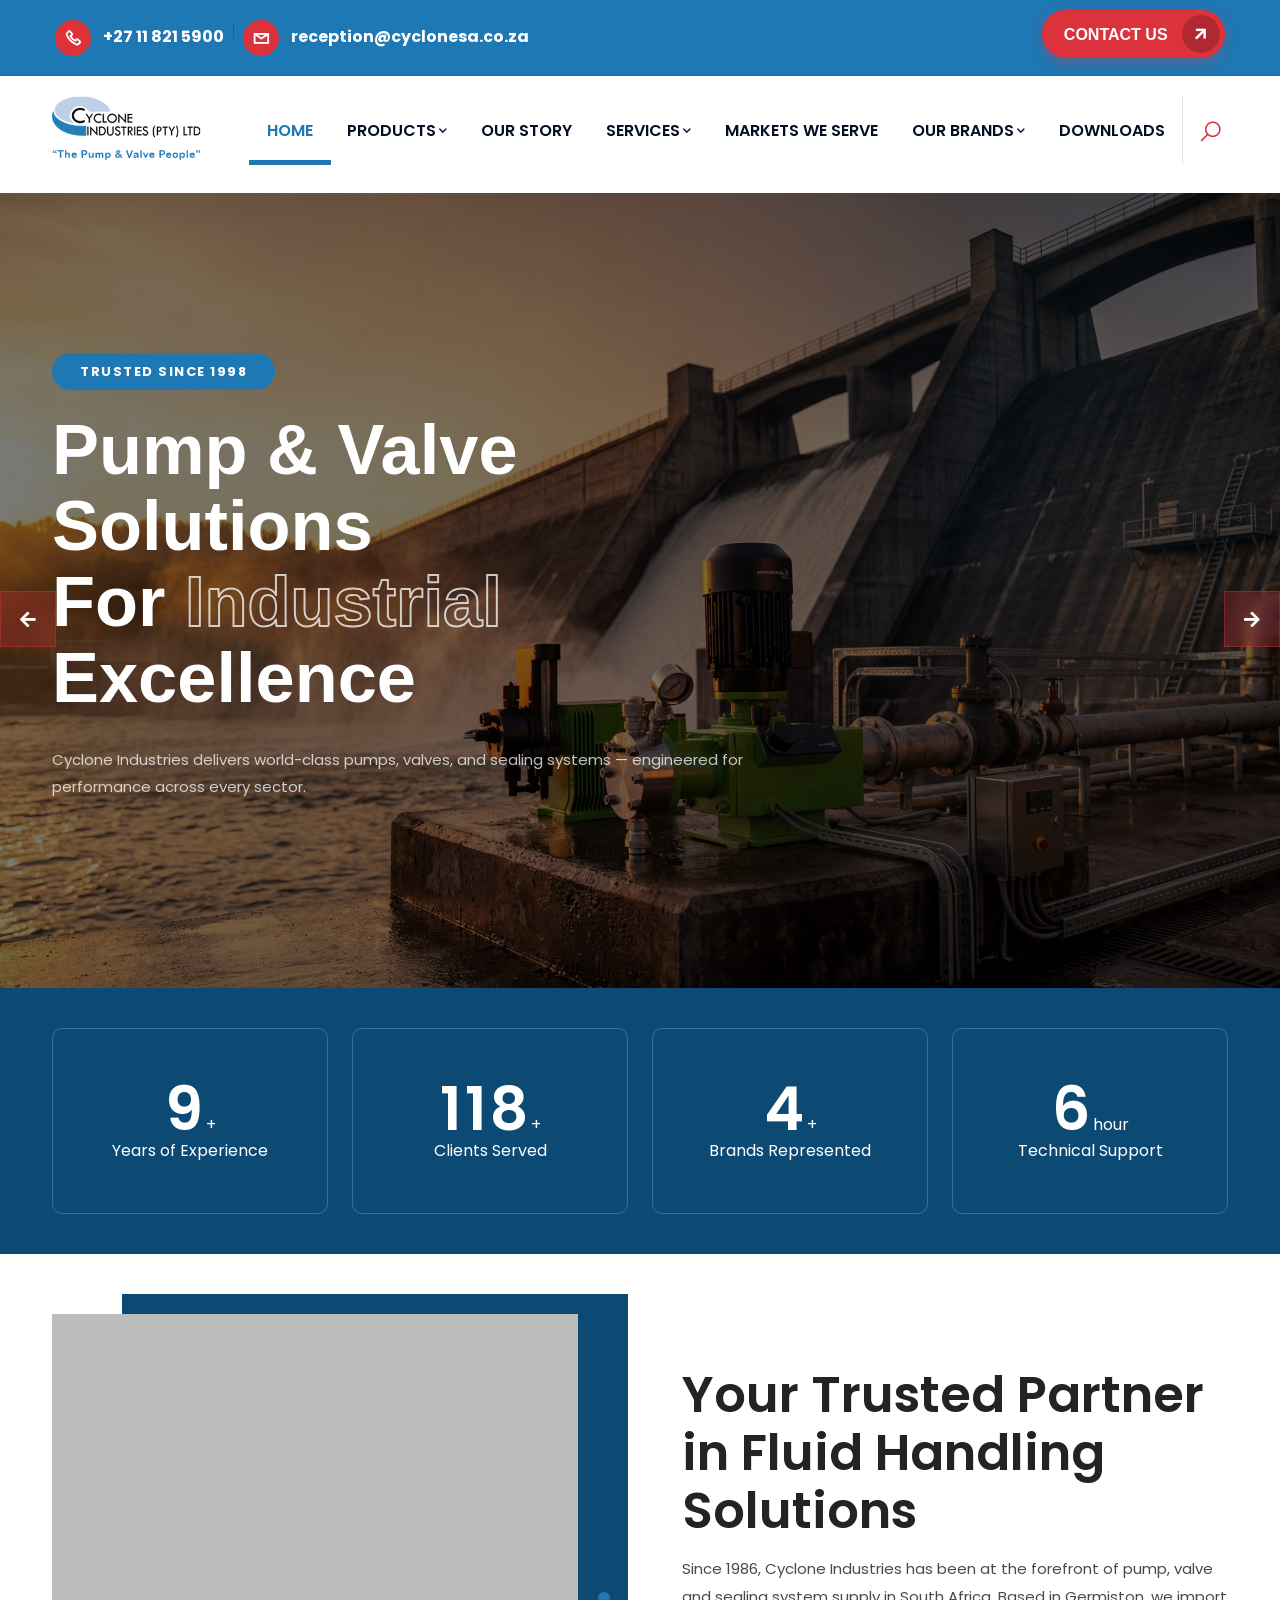
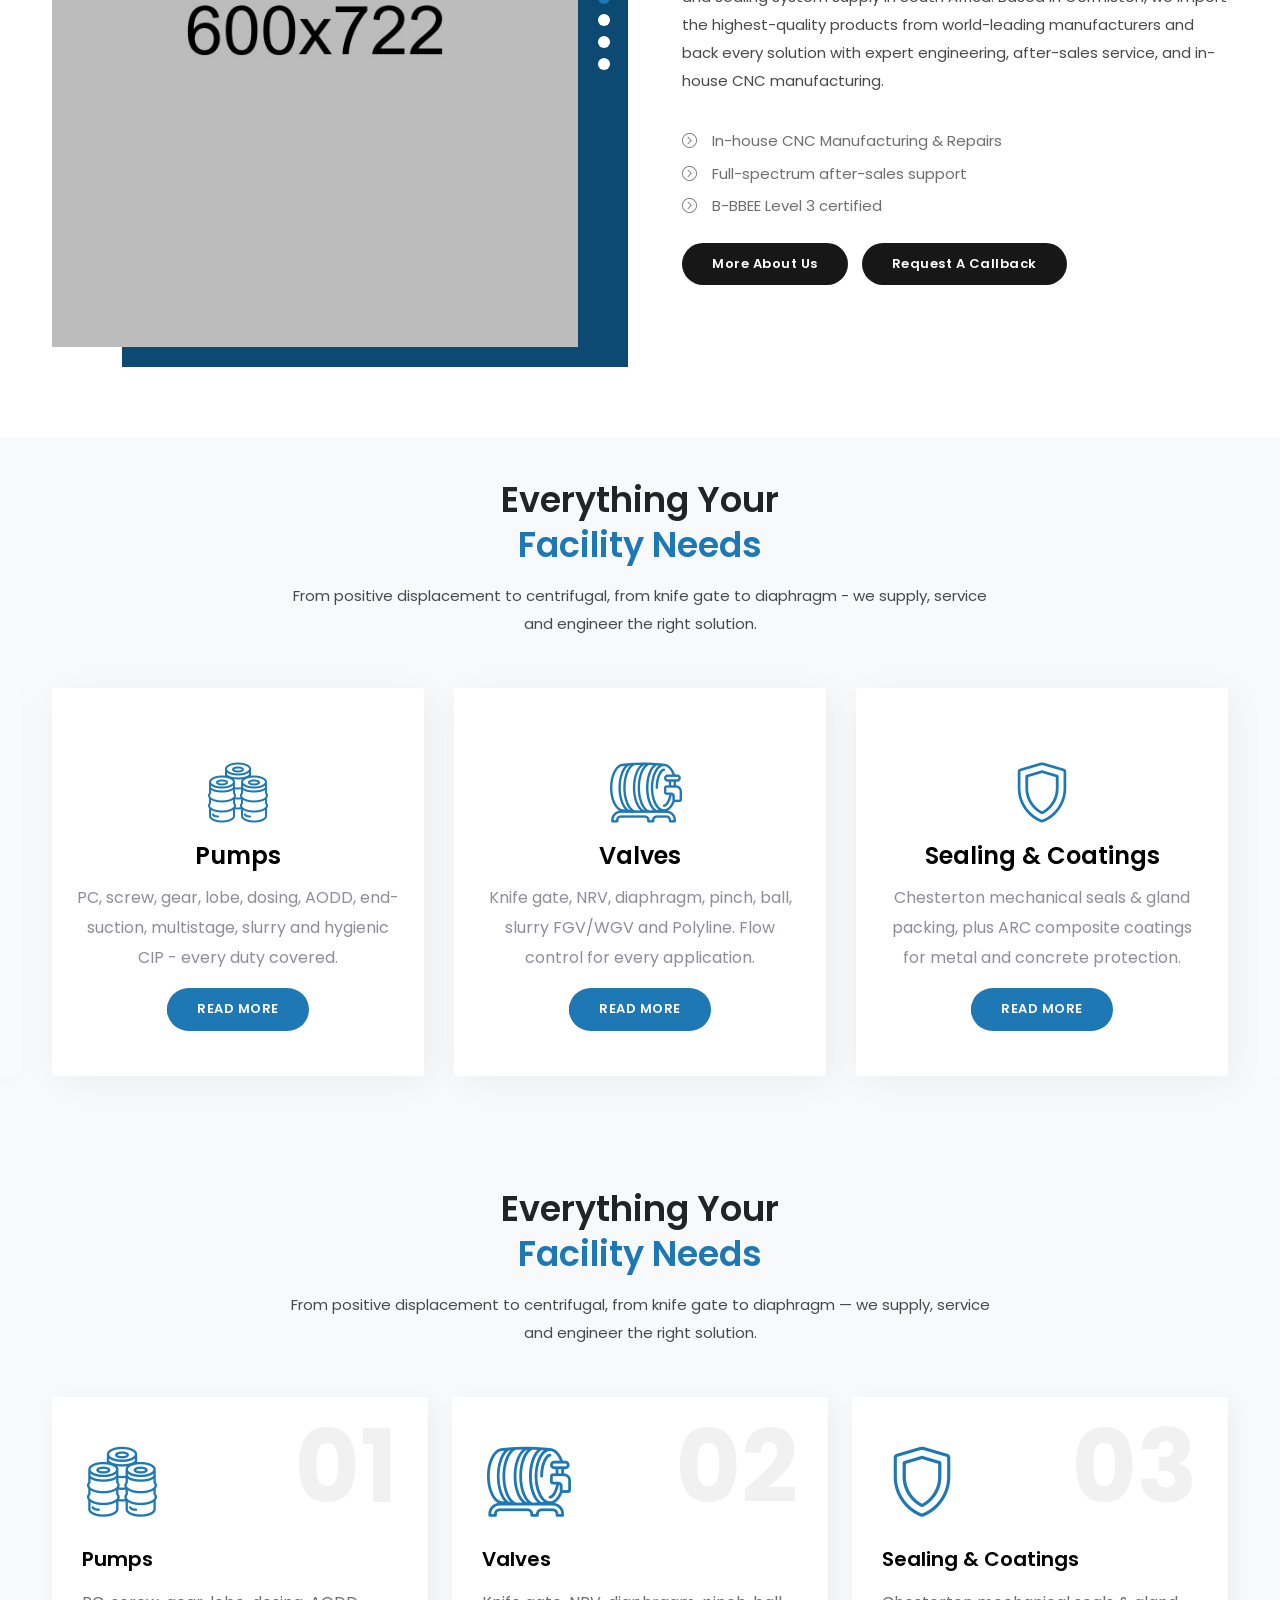
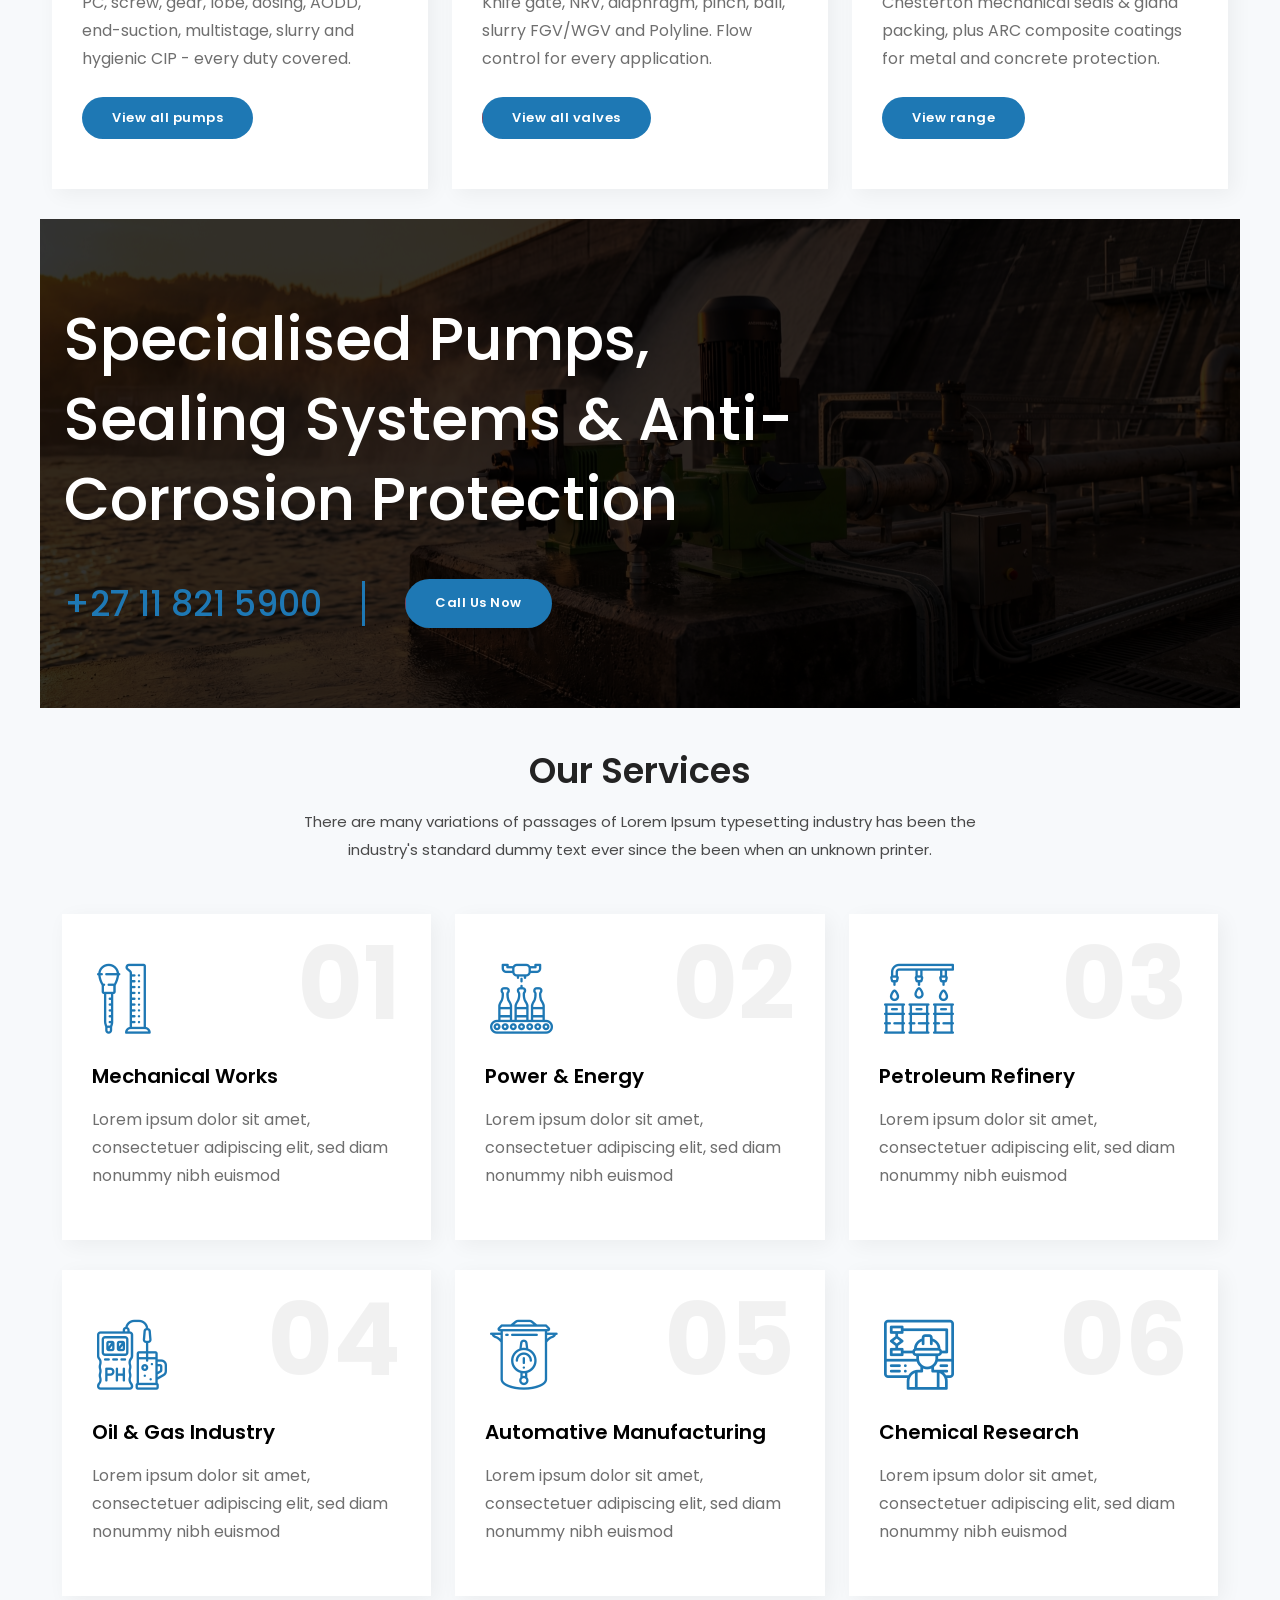
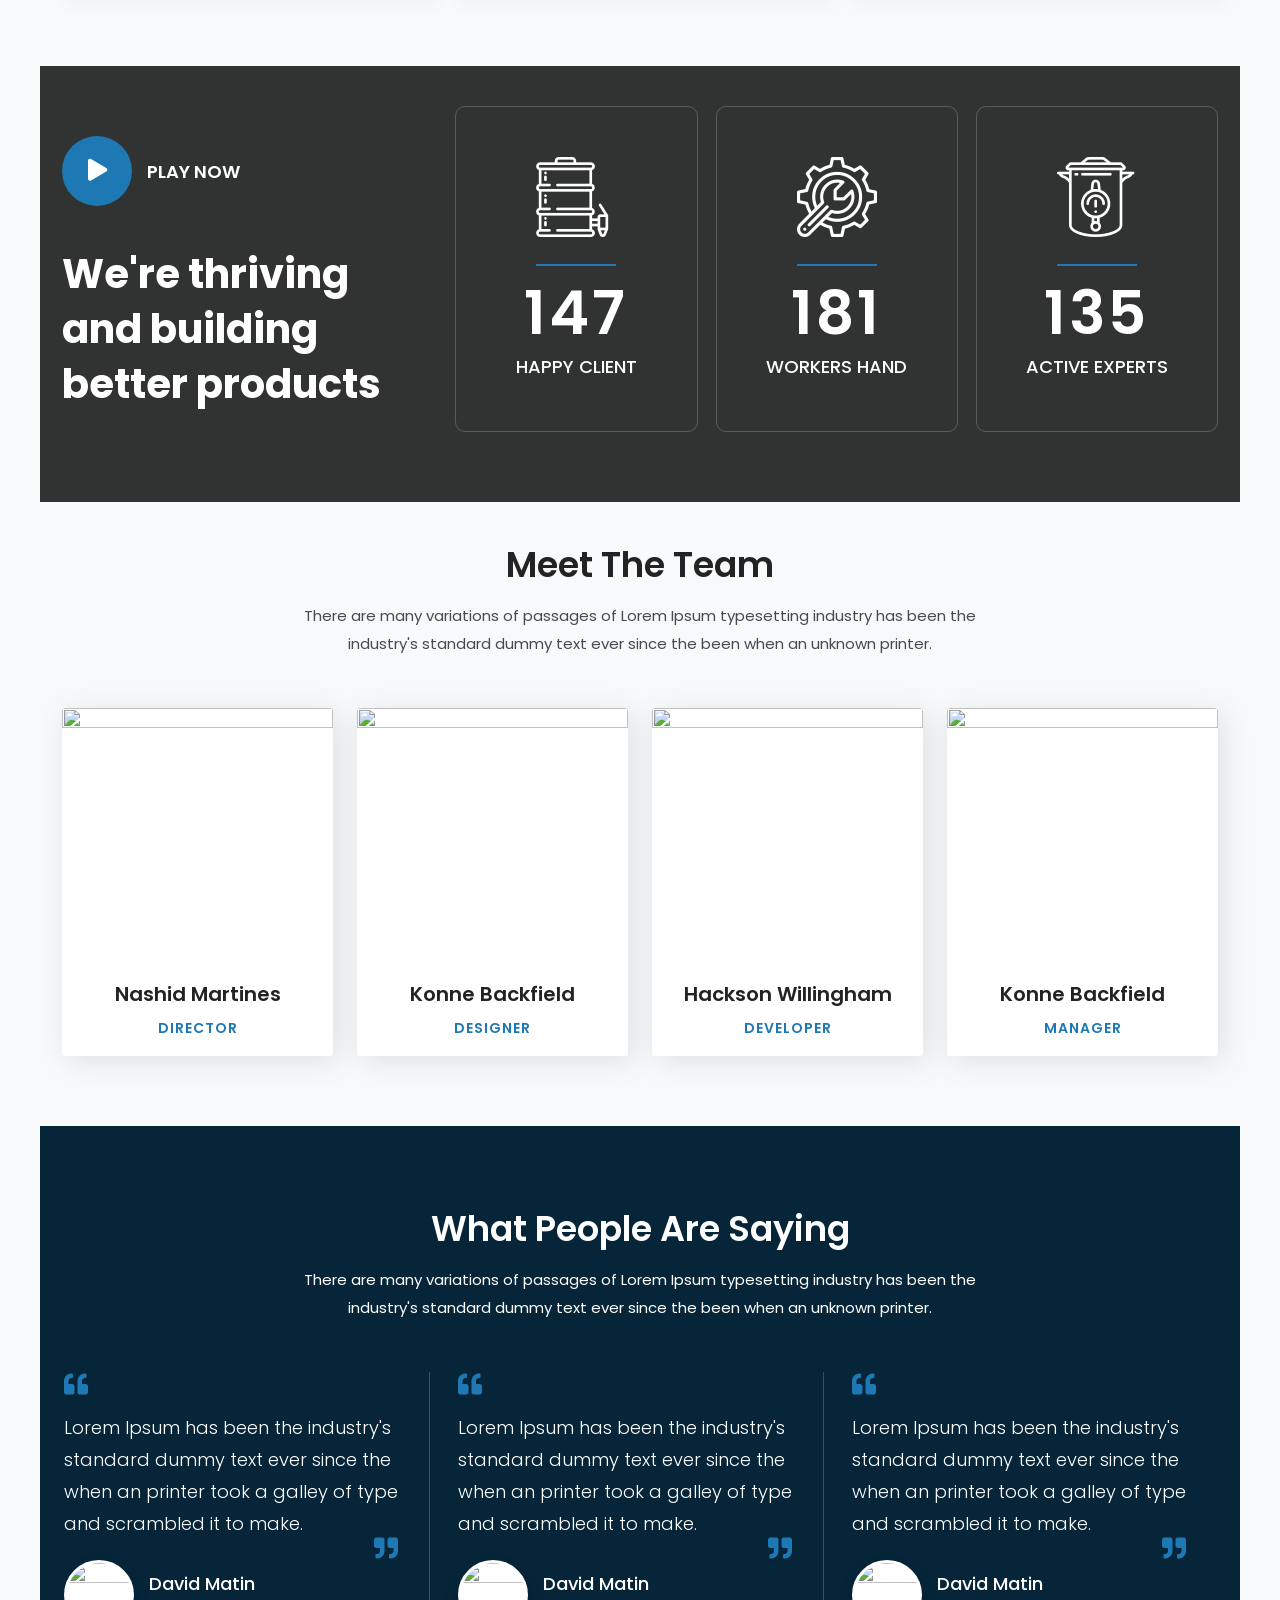
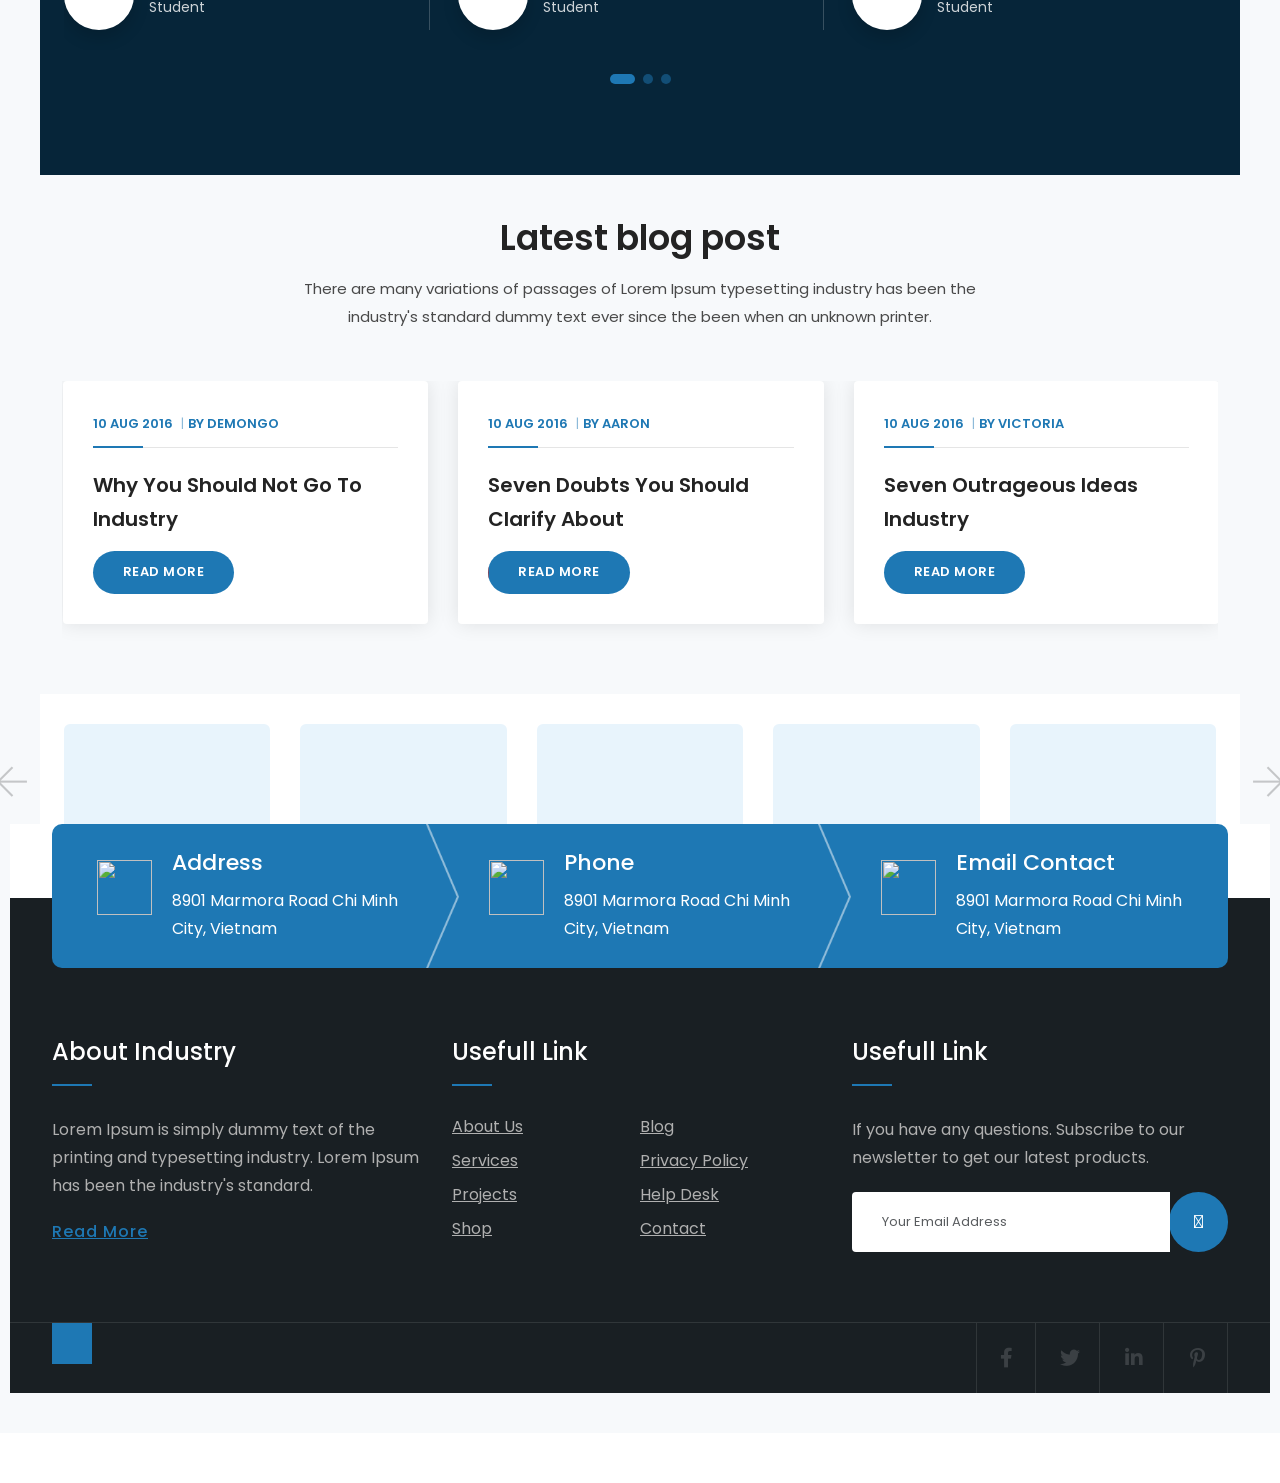
==== commit 21f62675: "about inital" ====
--- a/index.html
+++ b/index.html
@@ -1135,3 +1135,4 @@
 }
 </script>
 </body>
+</html>
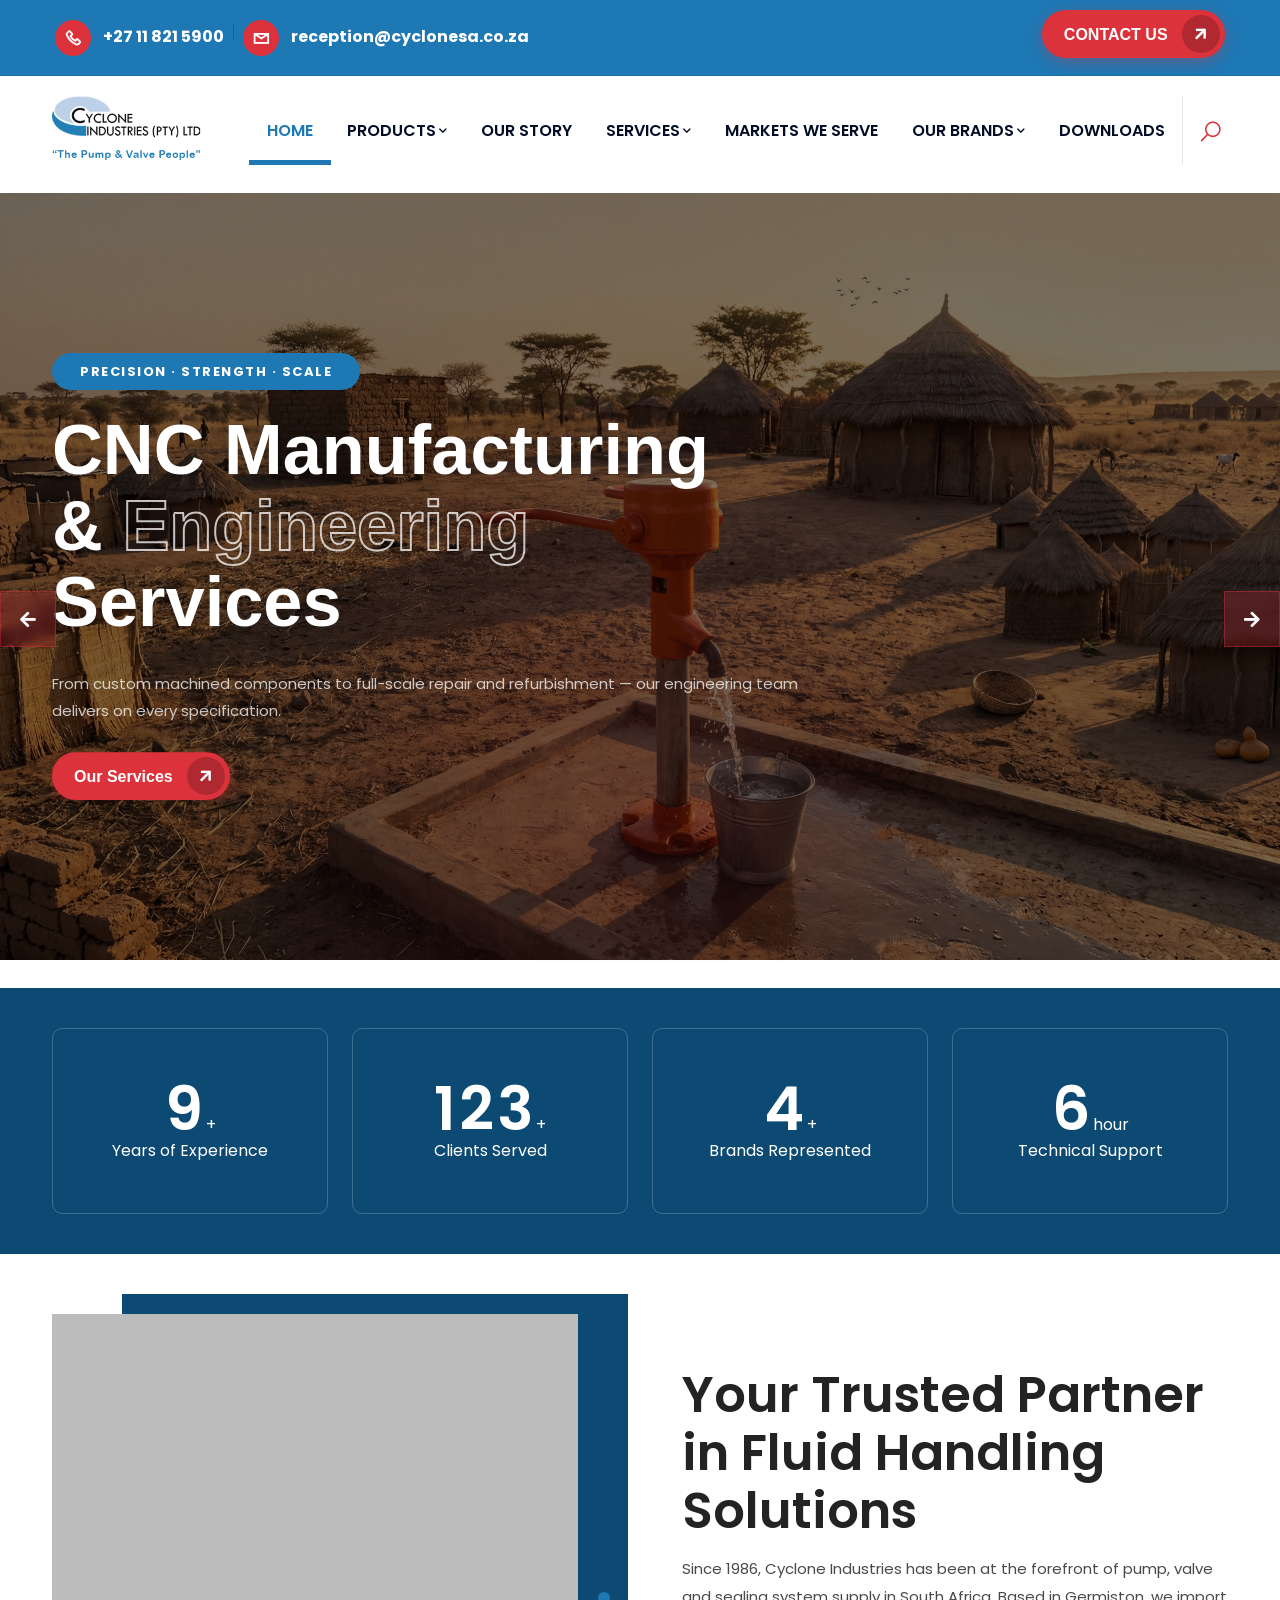
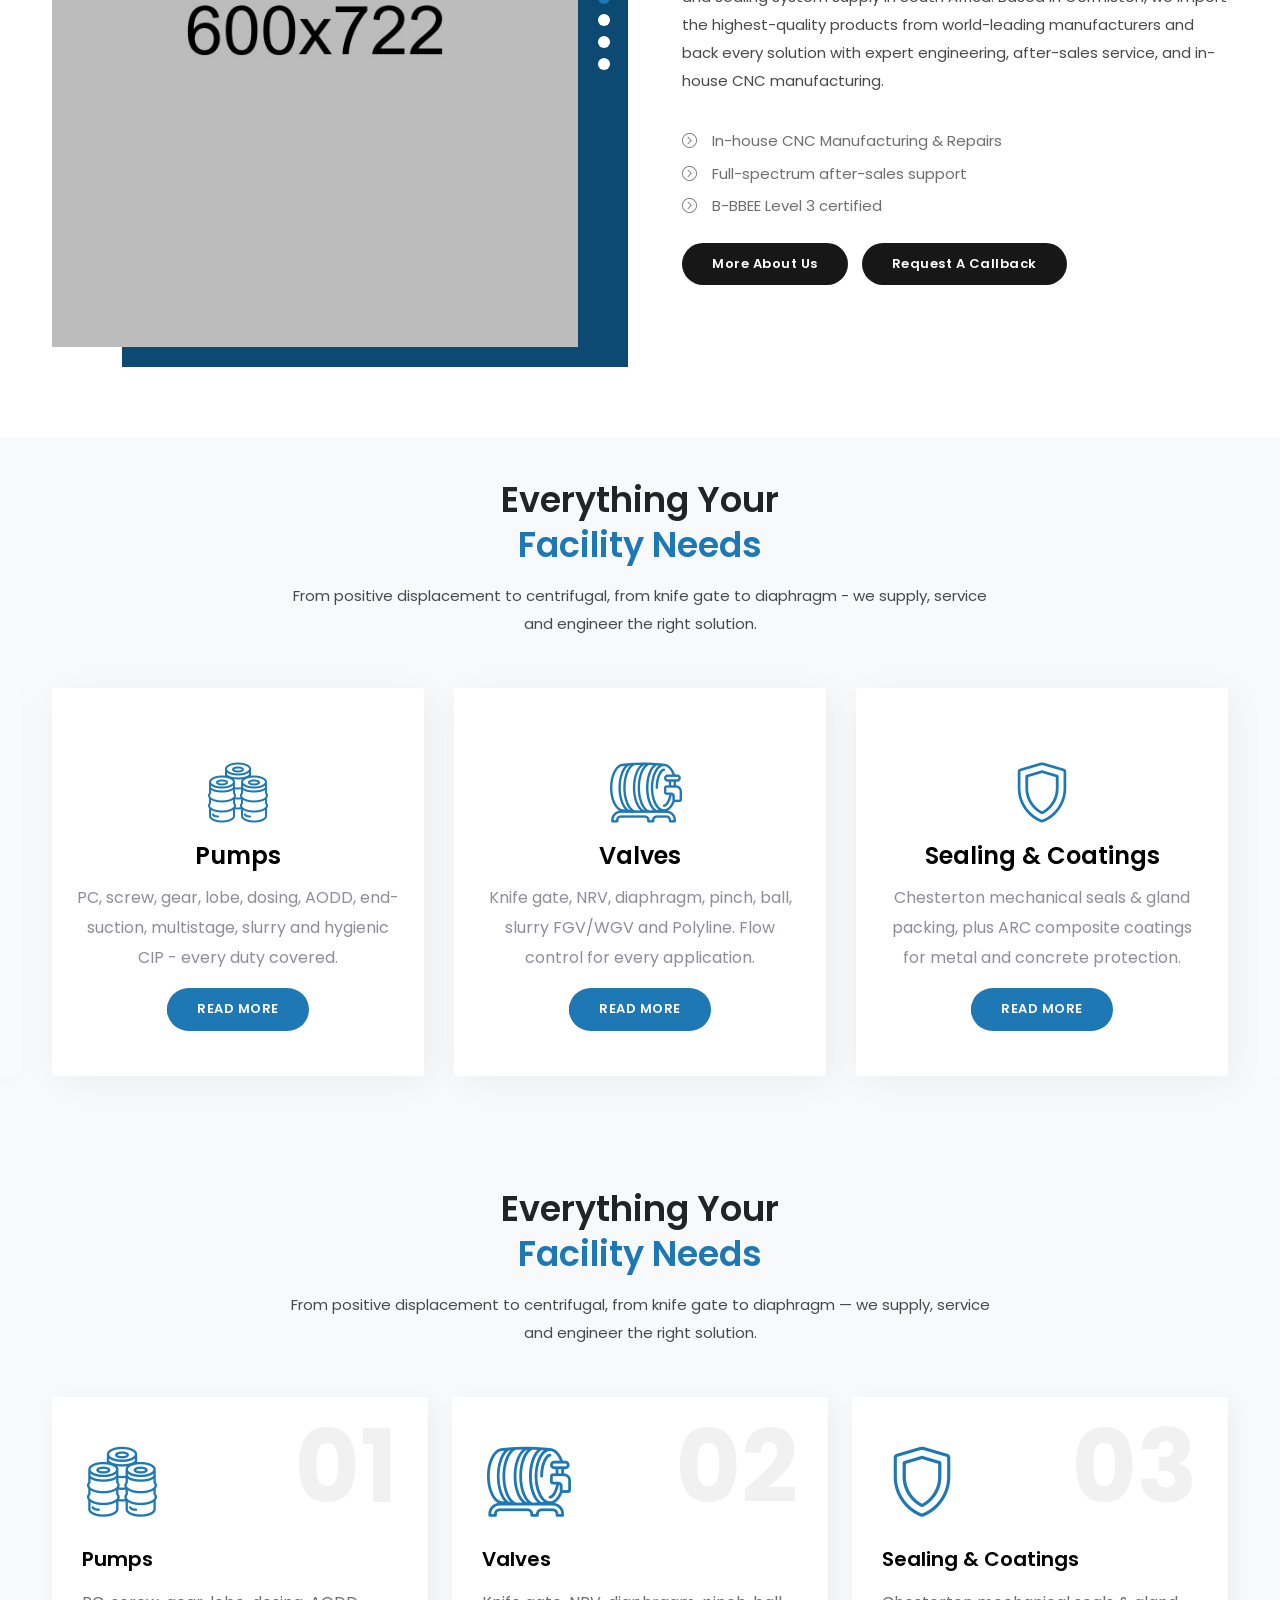
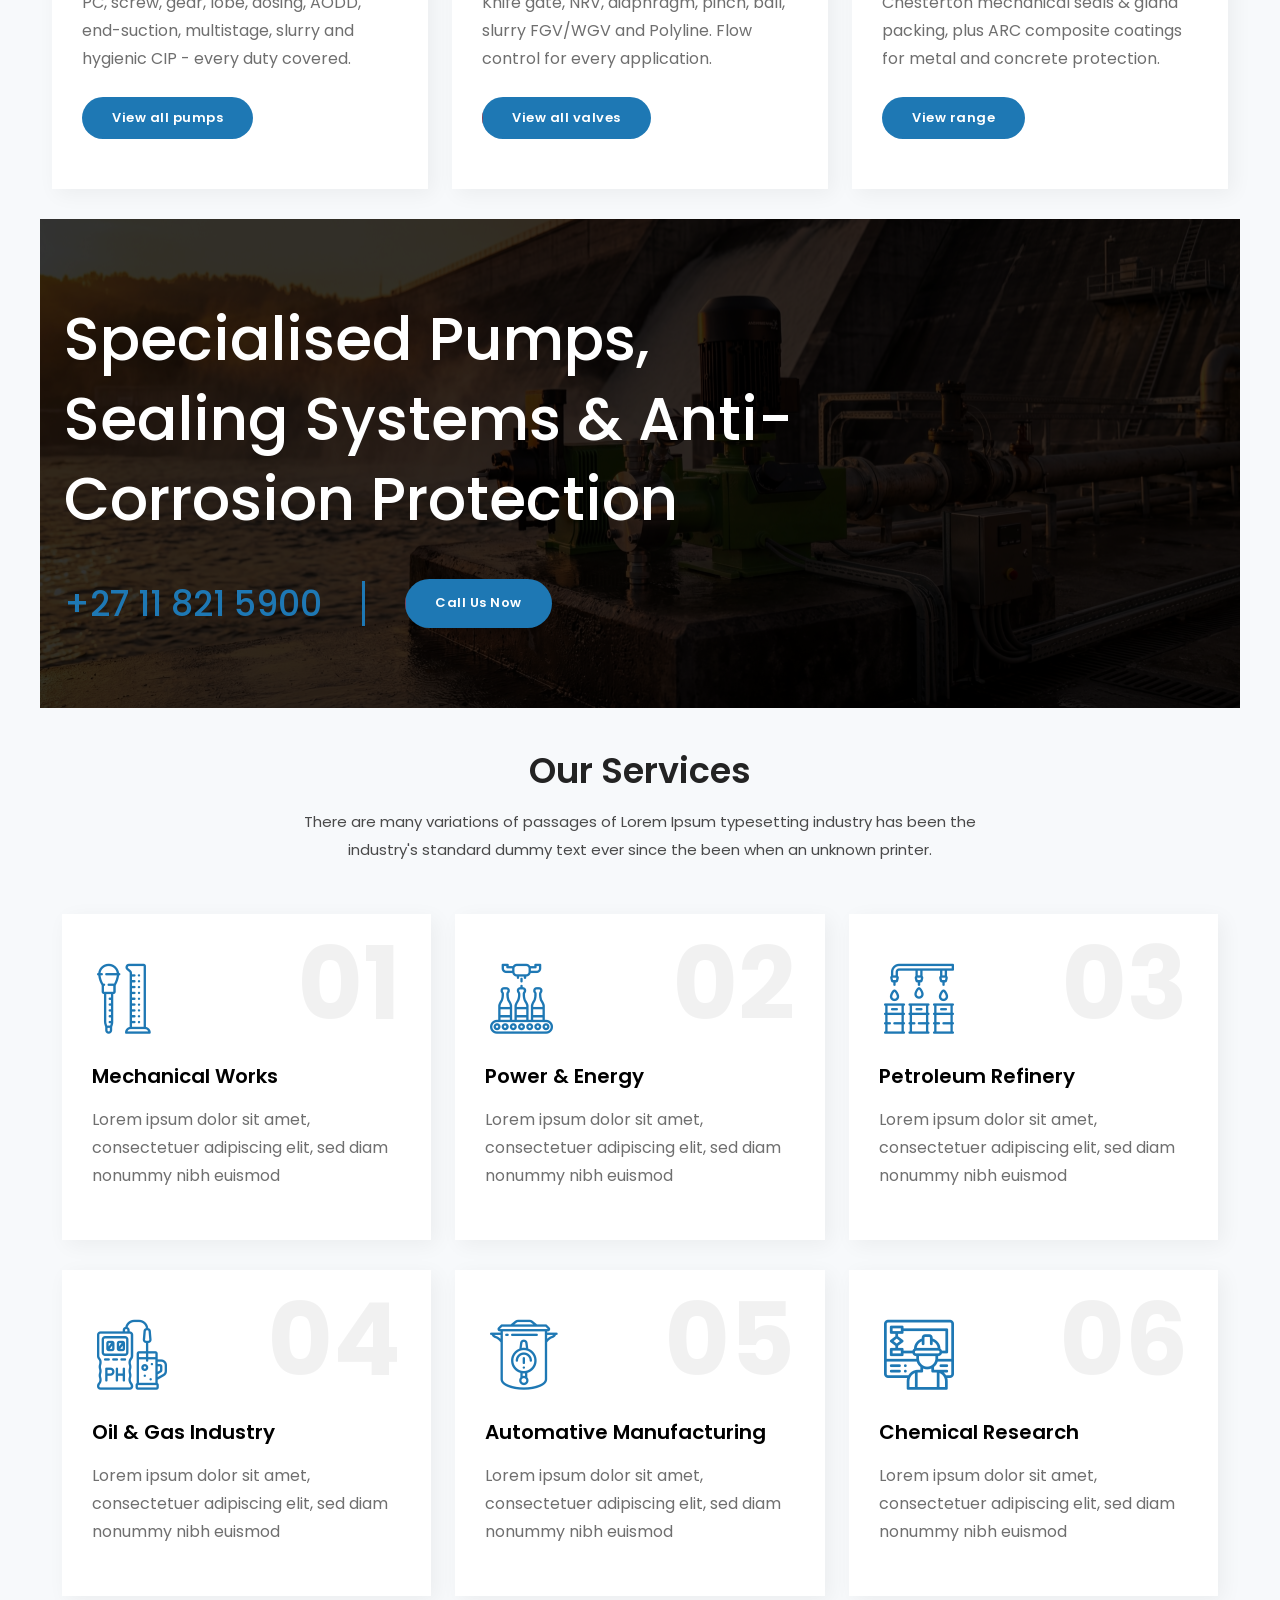
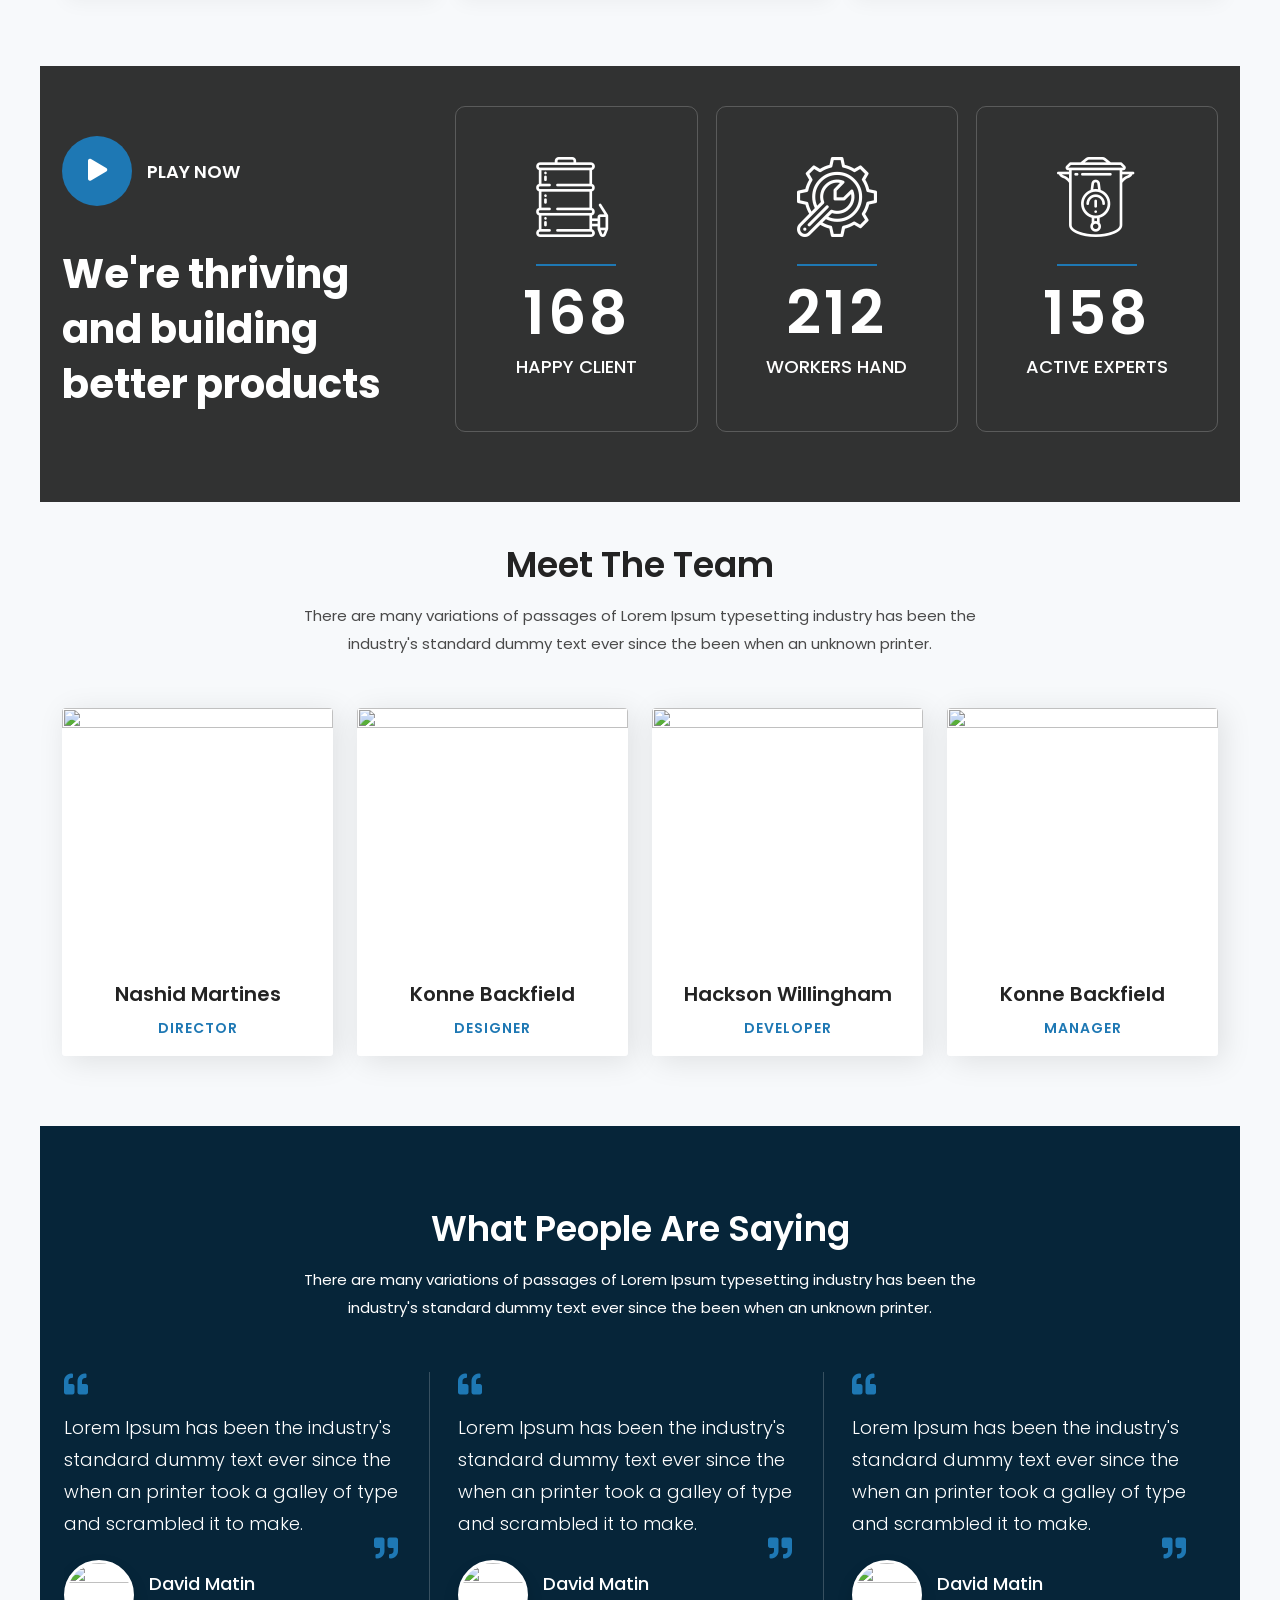
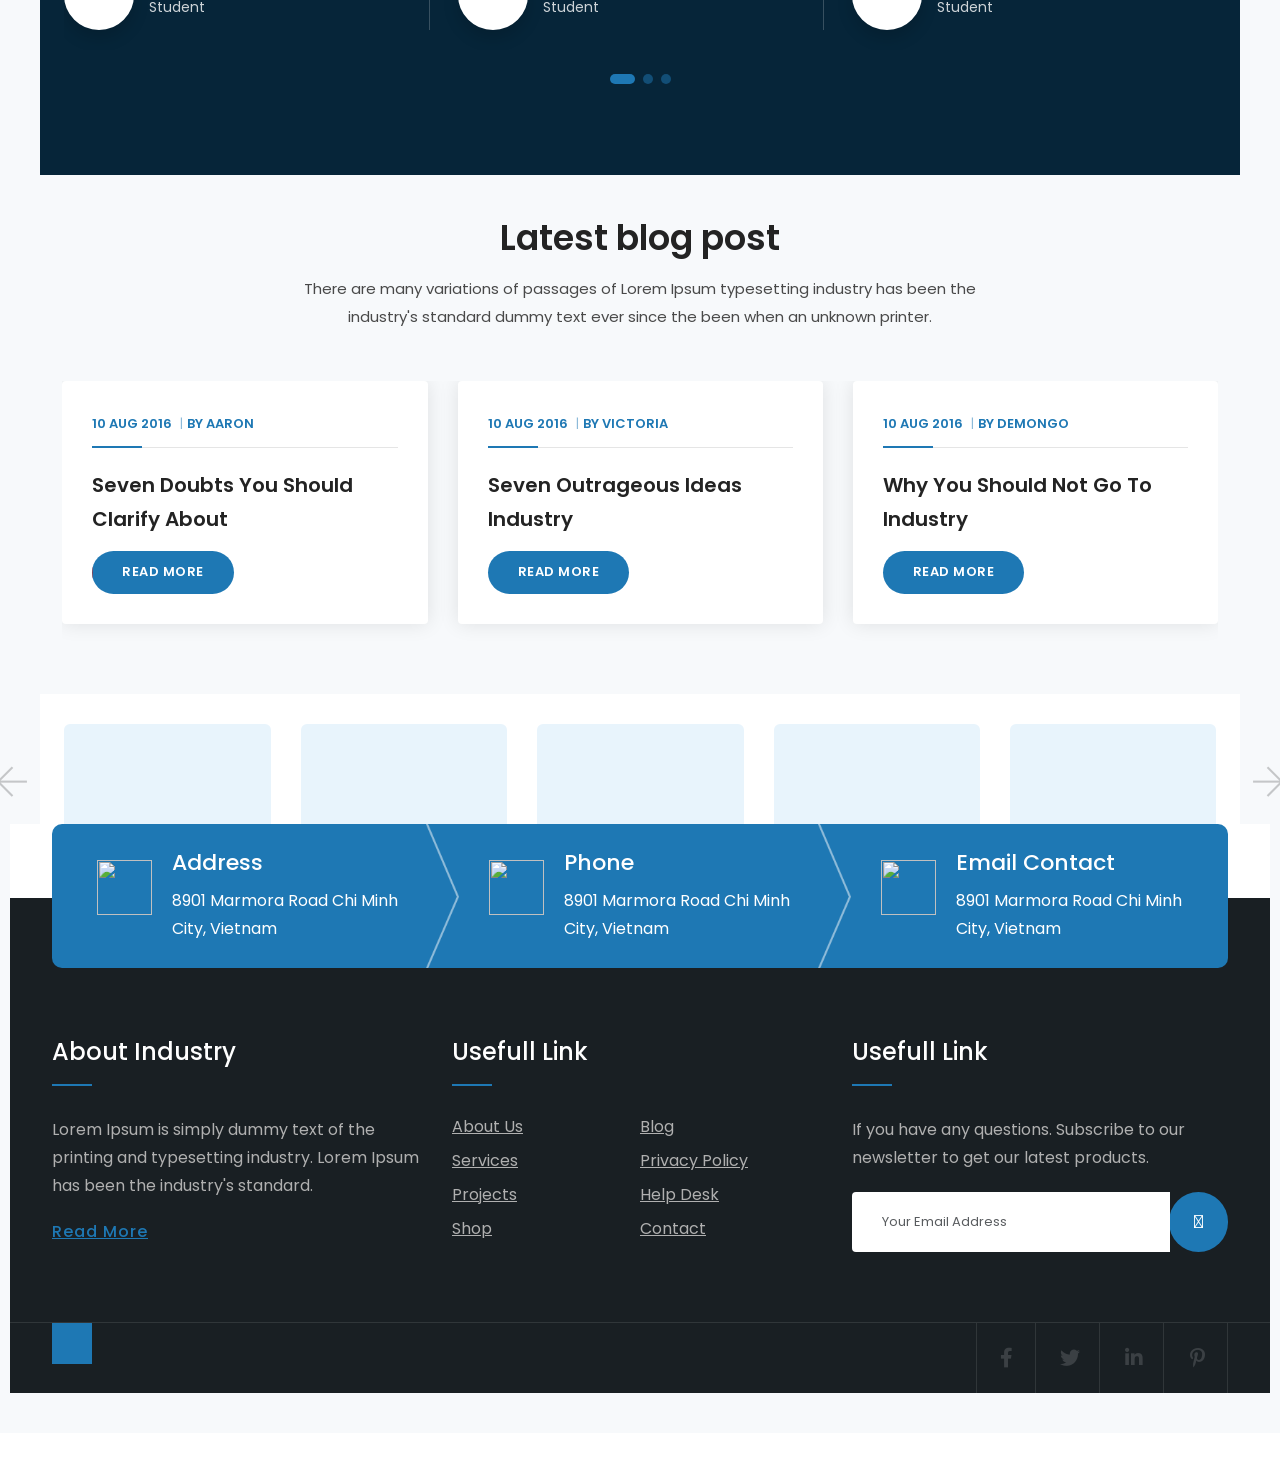
==== commit a95b2128: "Merge branch 'main' of https://github.com/kerapetsimajor/cyclone-pump-template" ====
--- a/index.html
+++ b/index.html
@@ -1135,4 +1135,3 @@
 }
 </script>
 </body>
-</html>
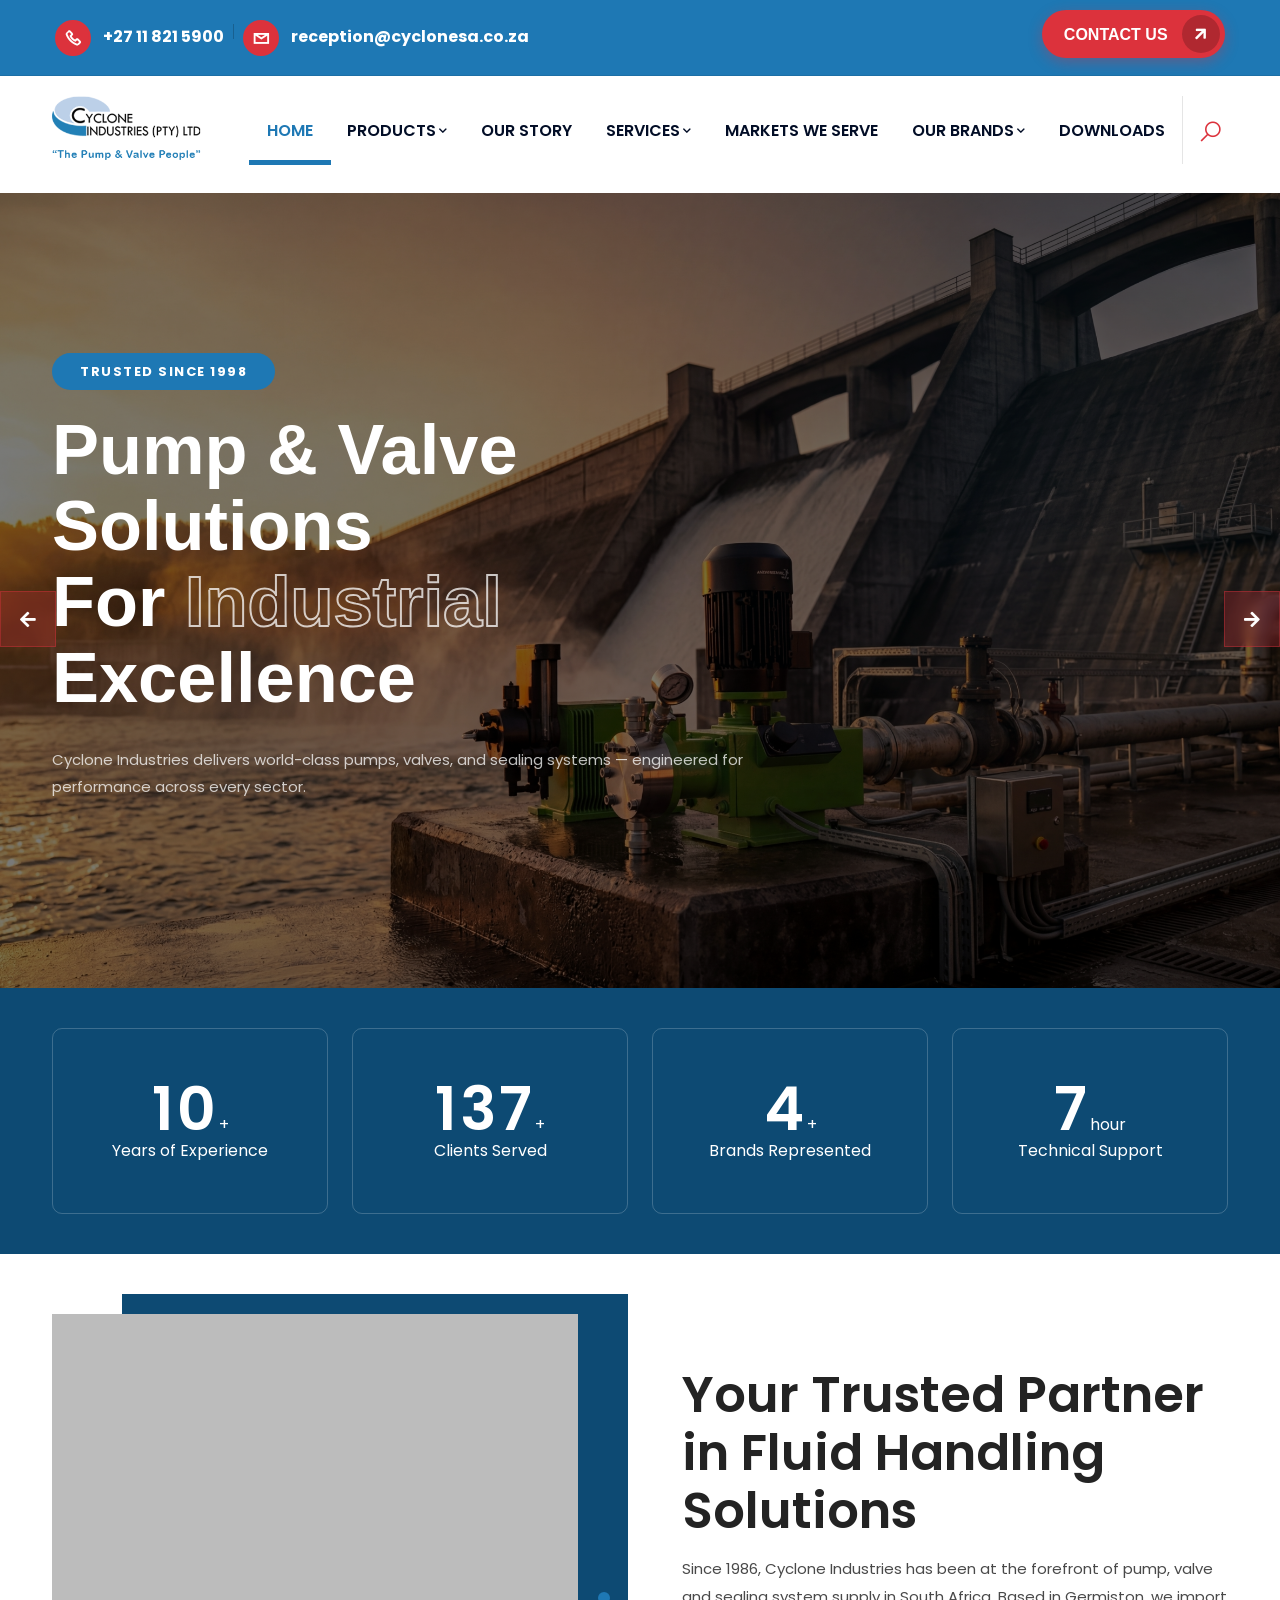
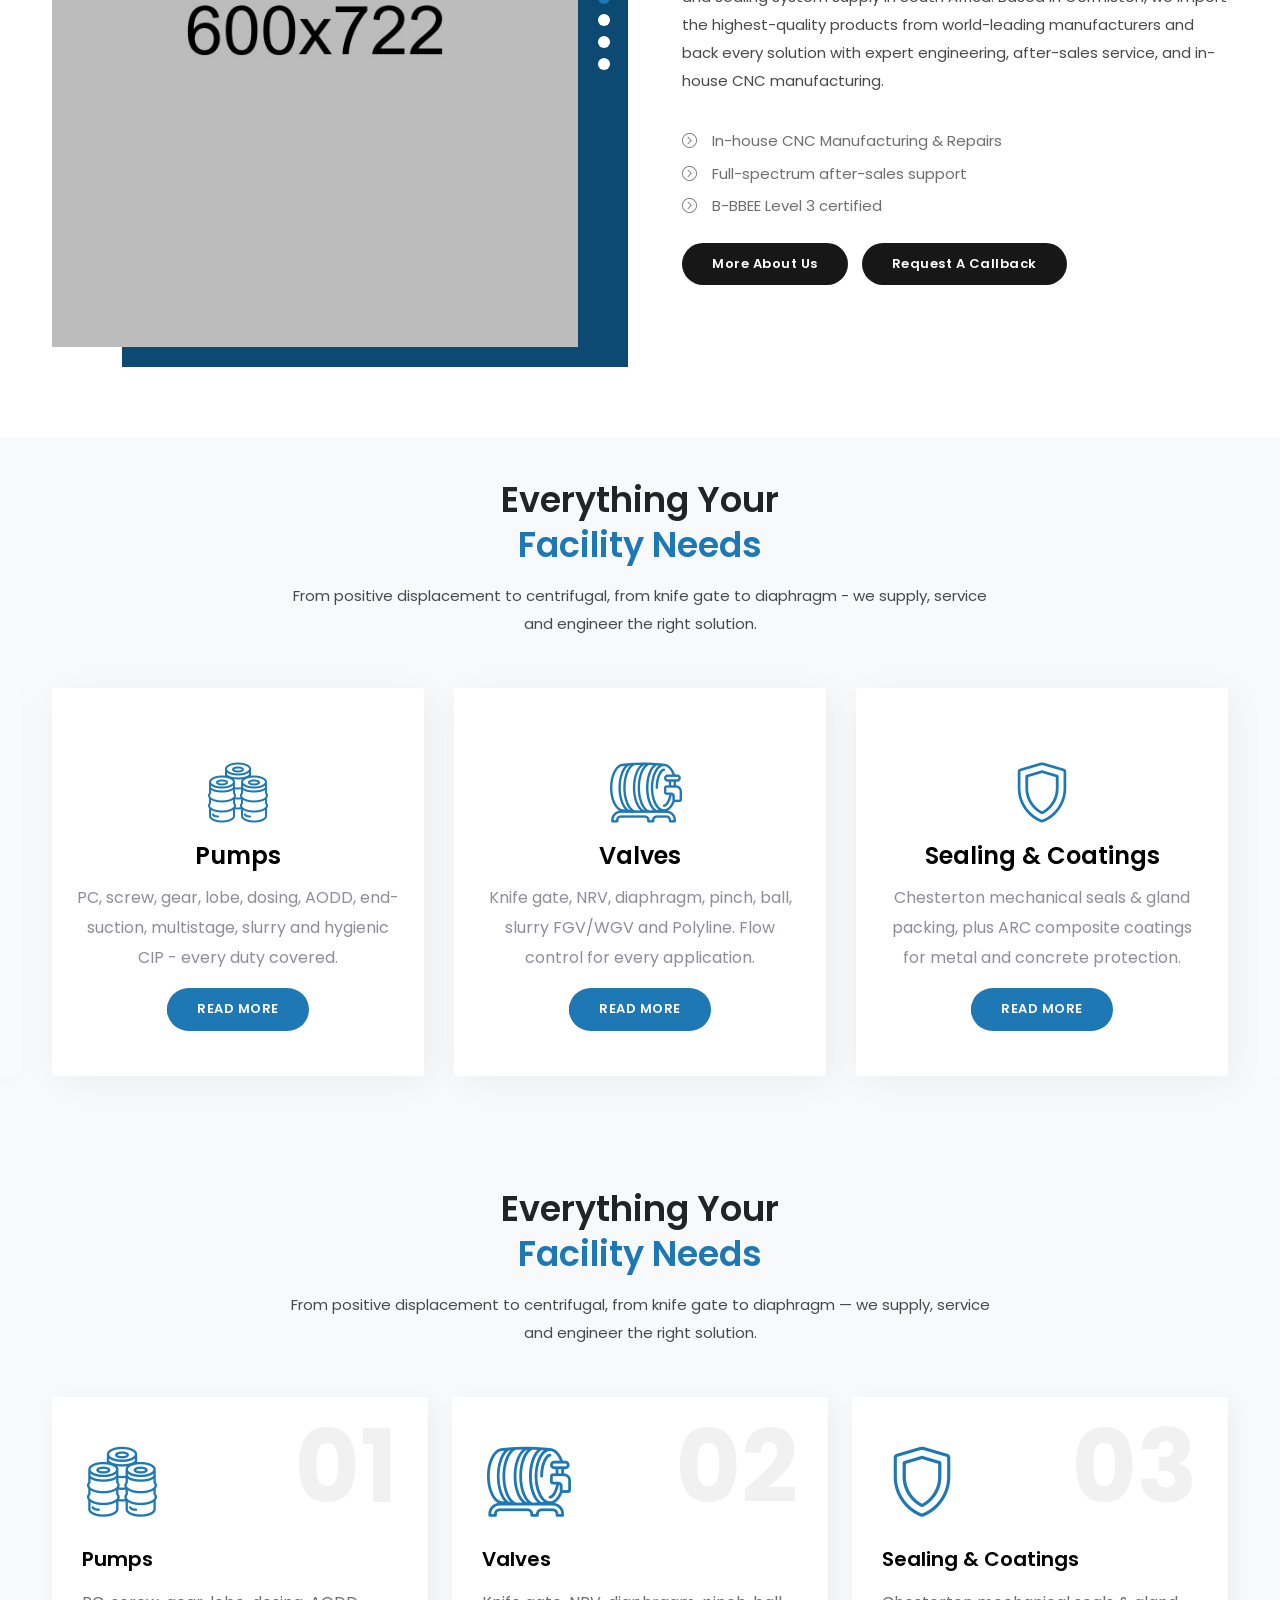
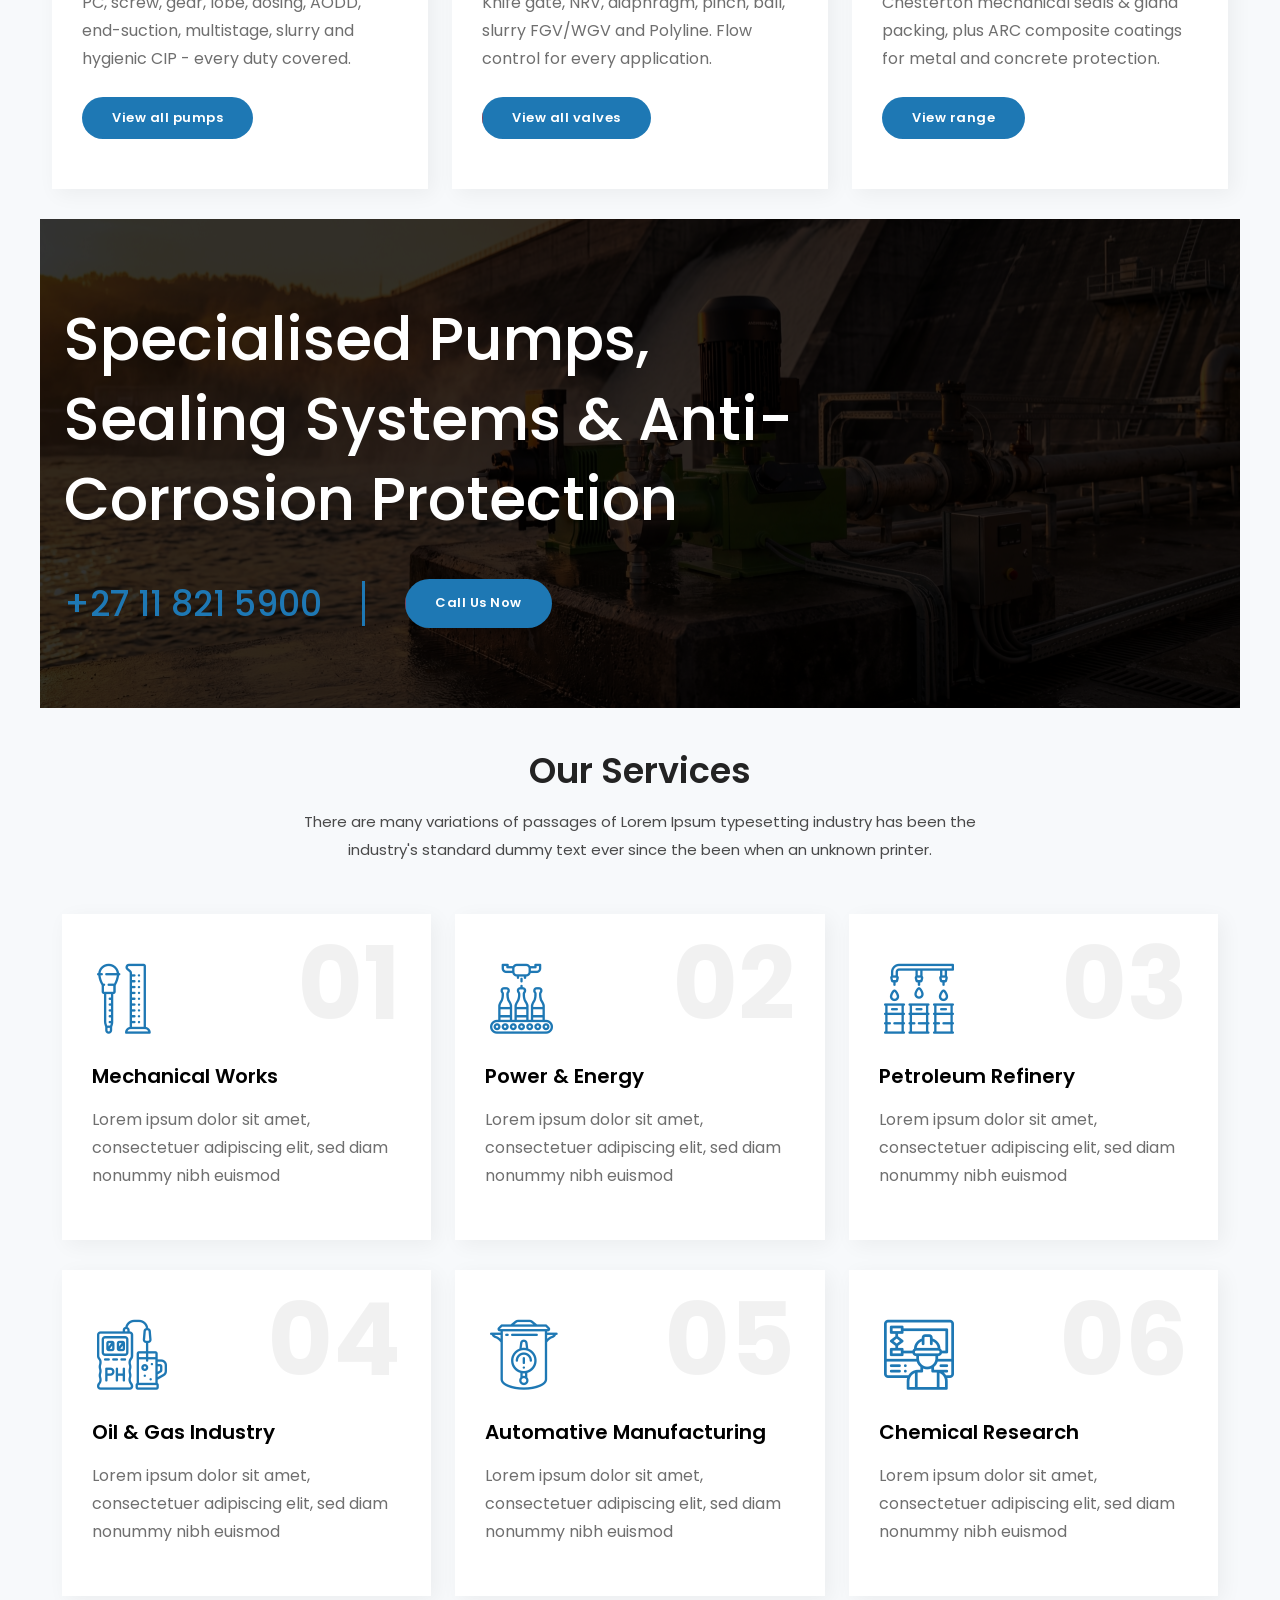
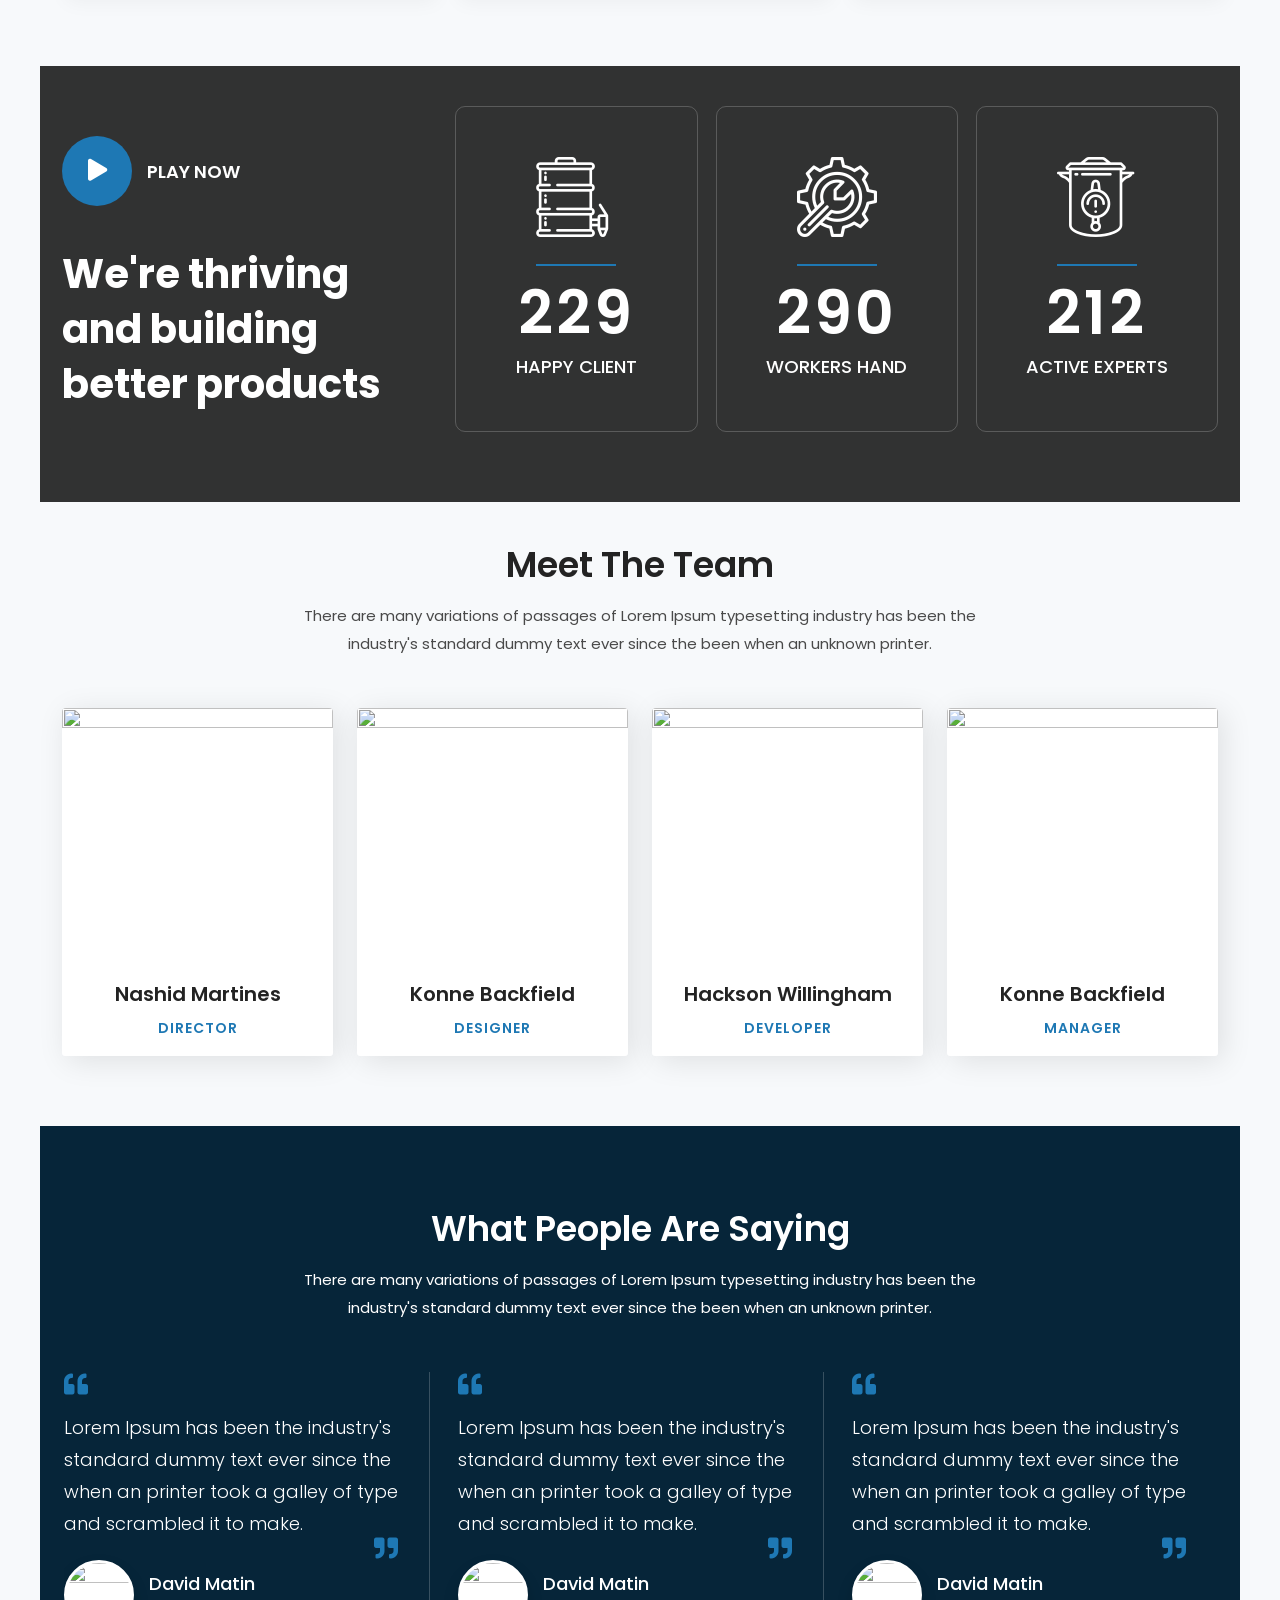
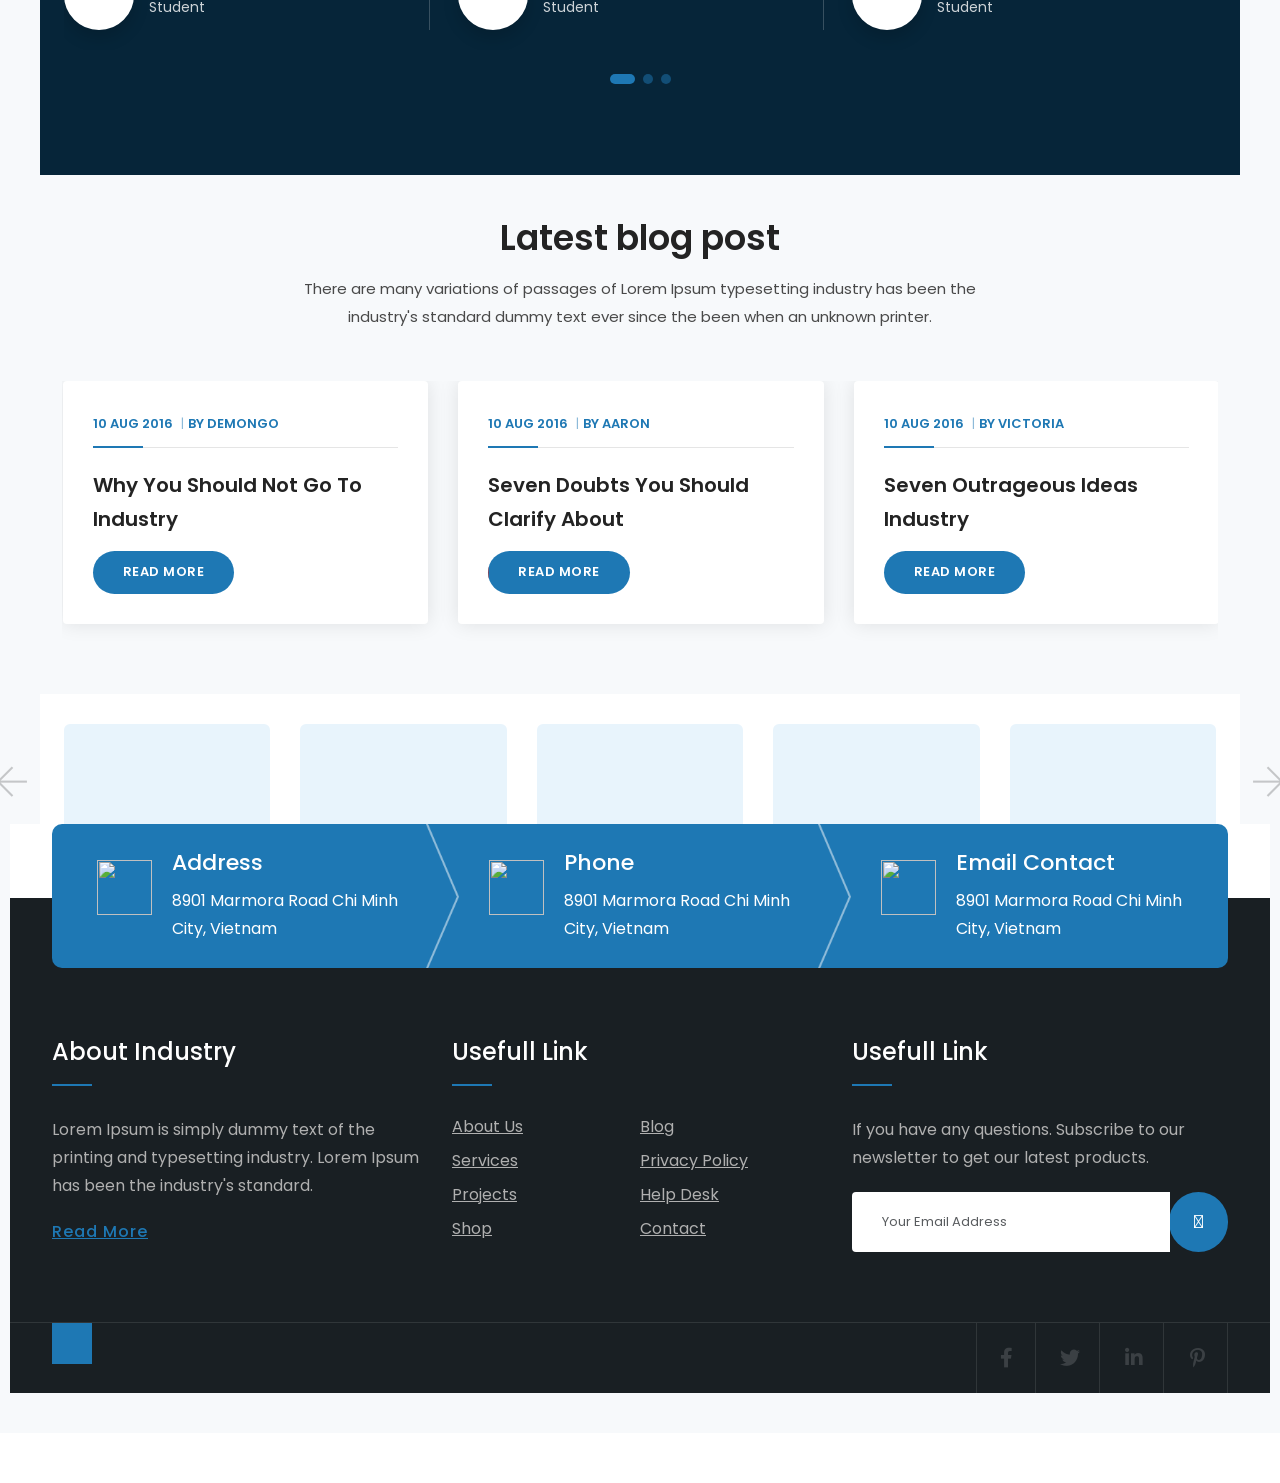
==== commit c6f0c751: "Merge branch 'main' of https://github.com/kerapetsimajor/cyclone-pump-template" ====
--- a/index.html
+++ b/index.html
@@ -1135,3 +1135,4 @@
 }
 </script>
 </body>
+</html>
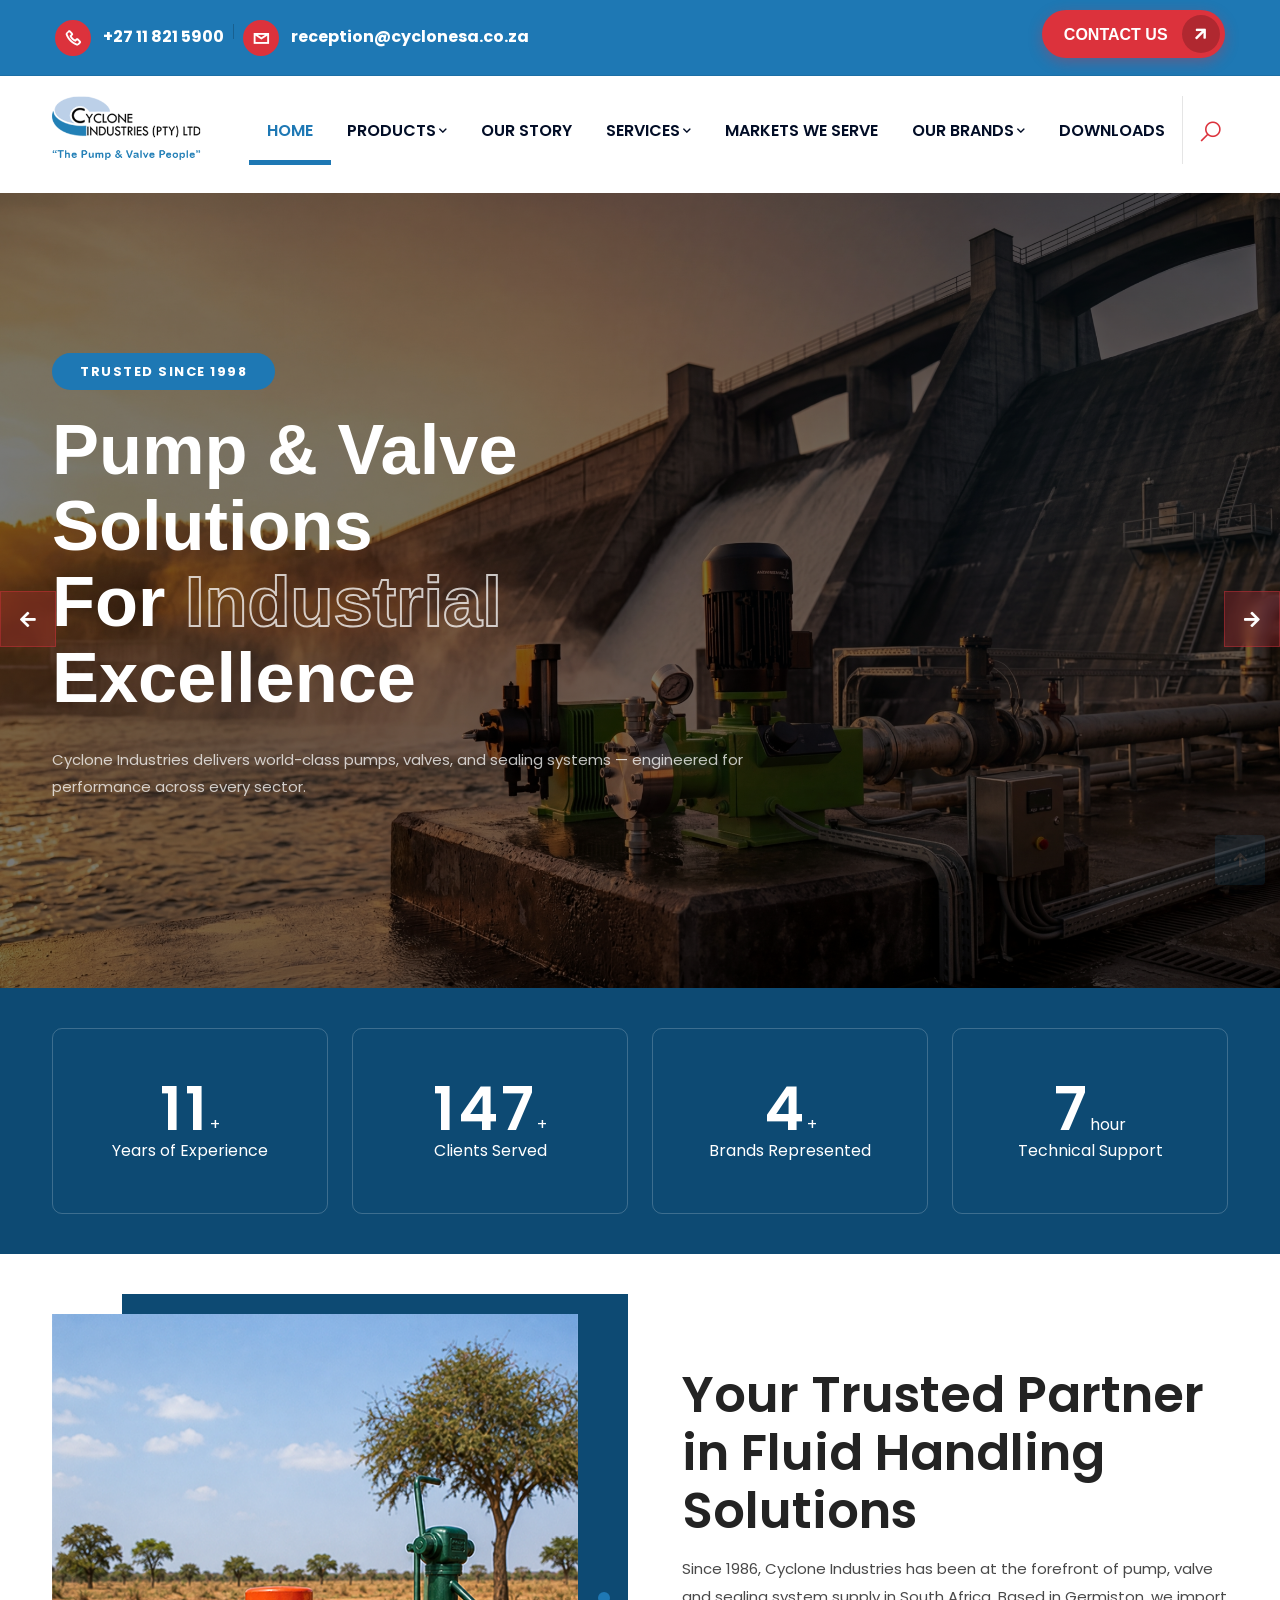
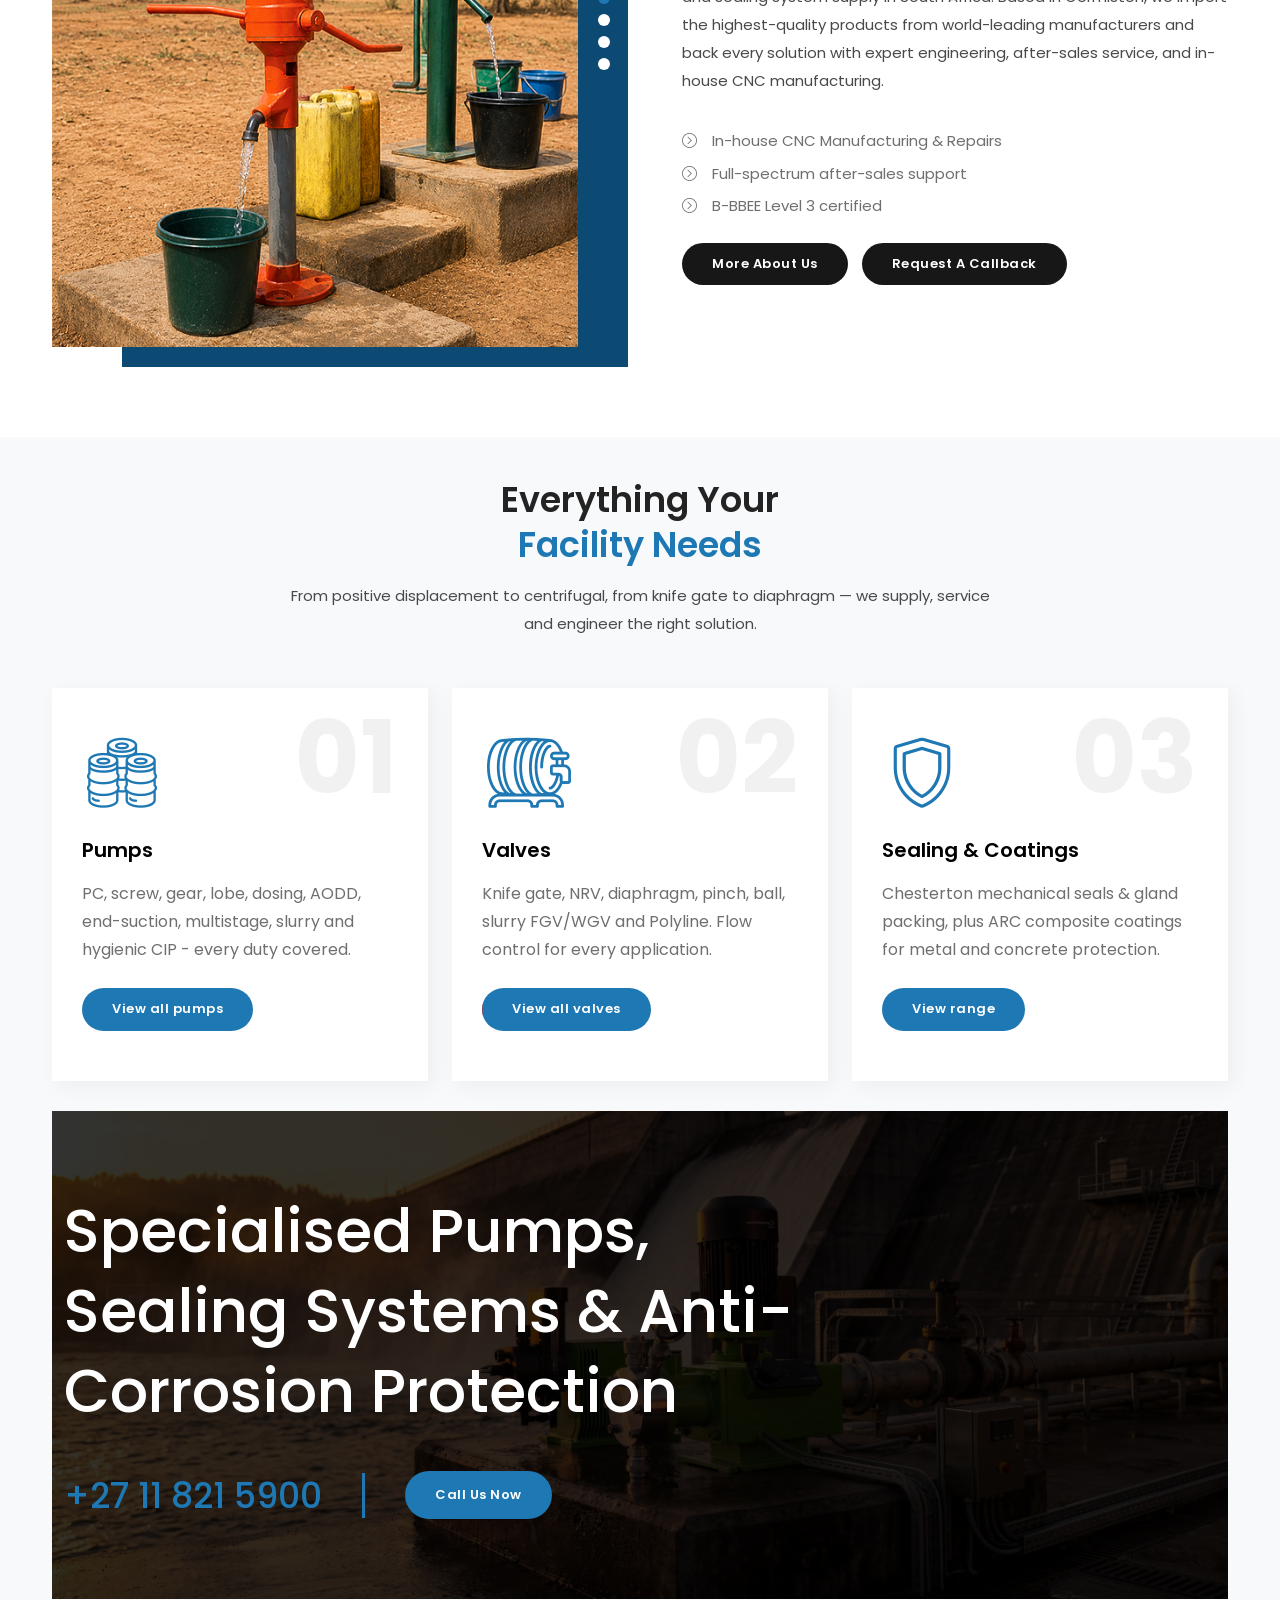
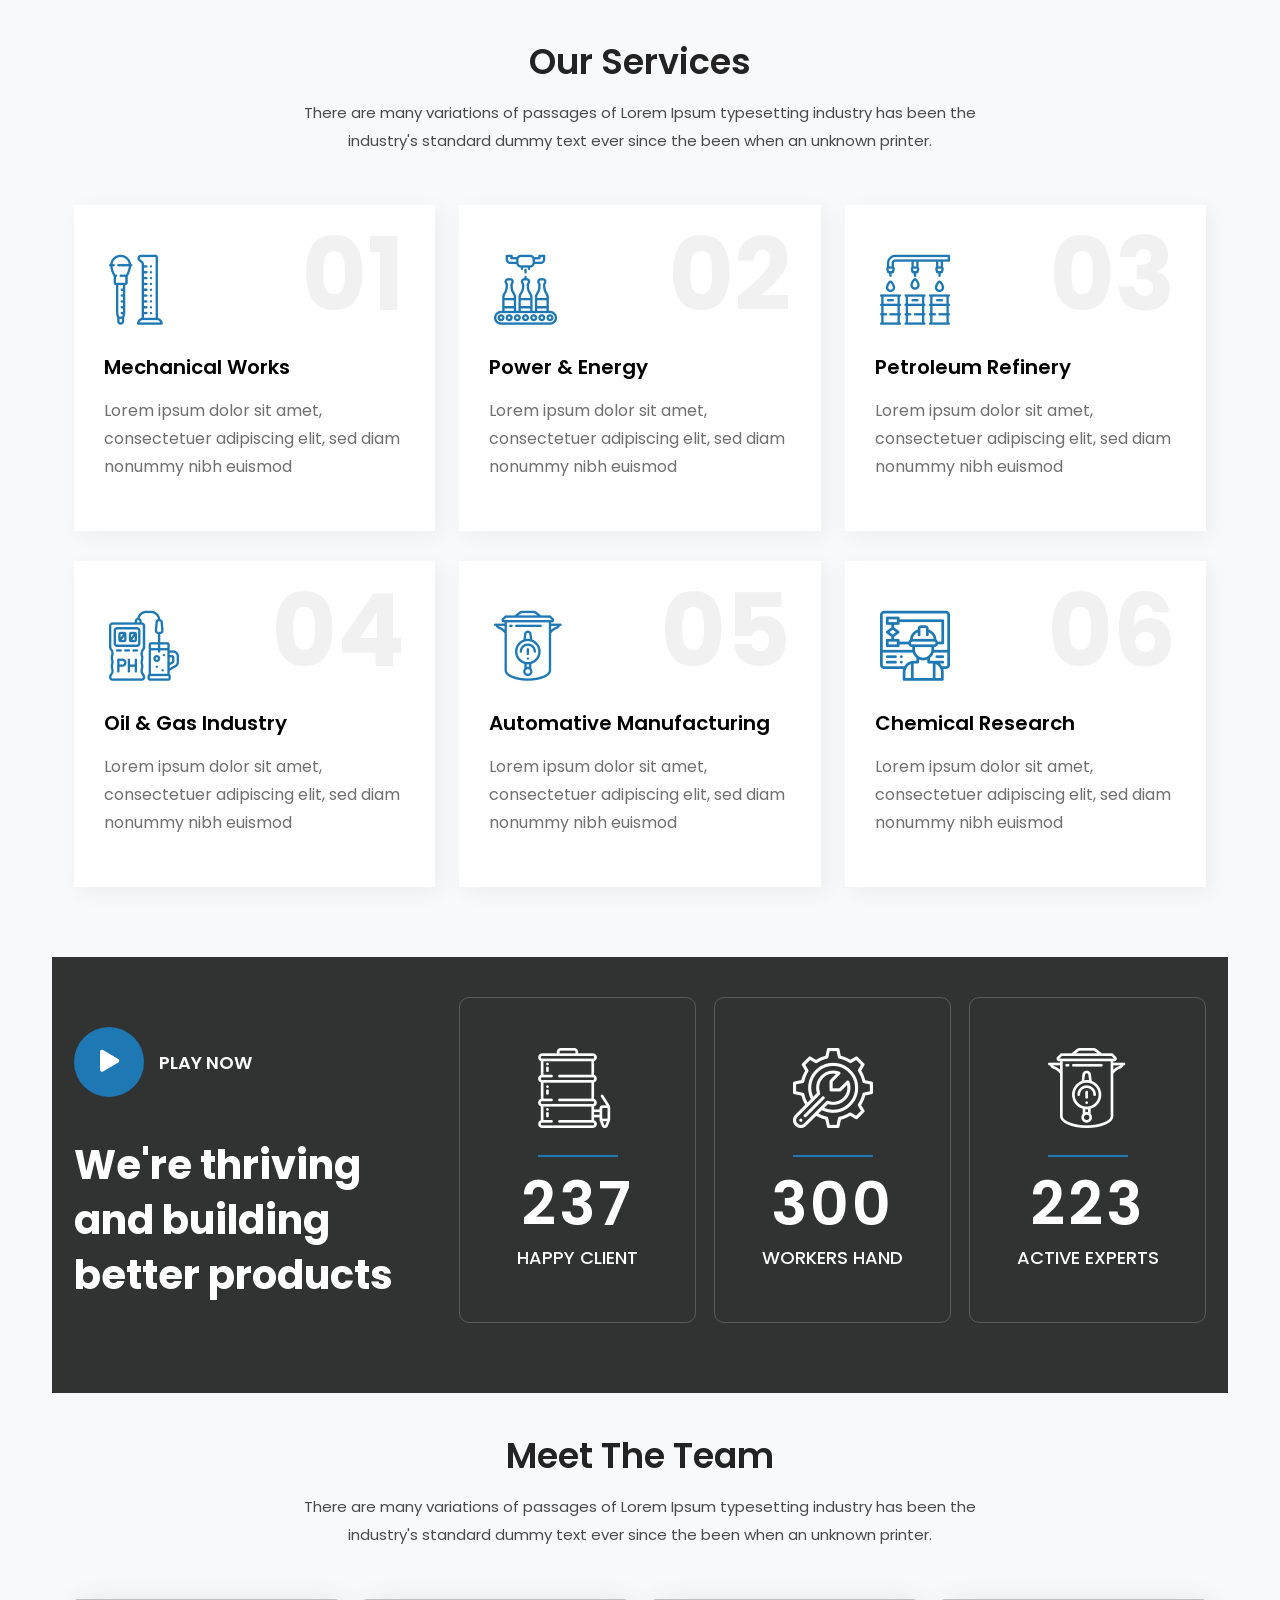
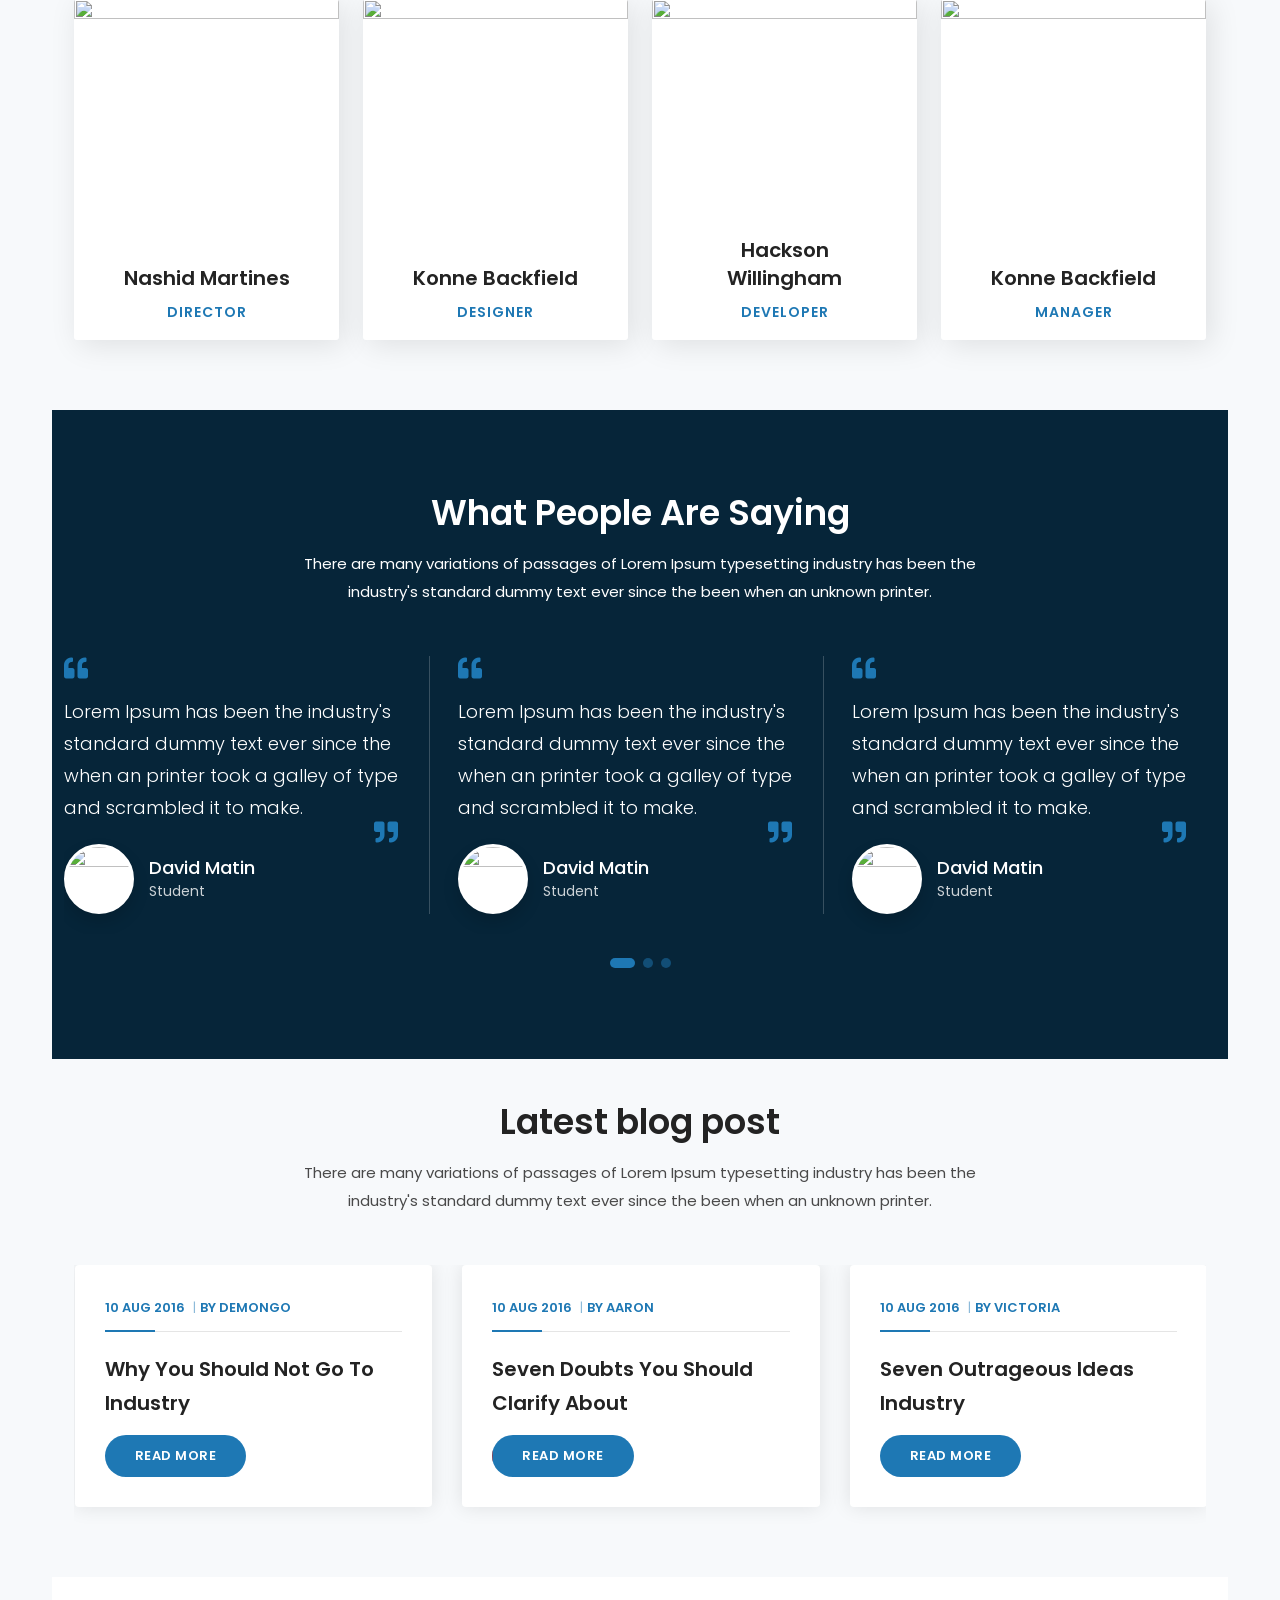
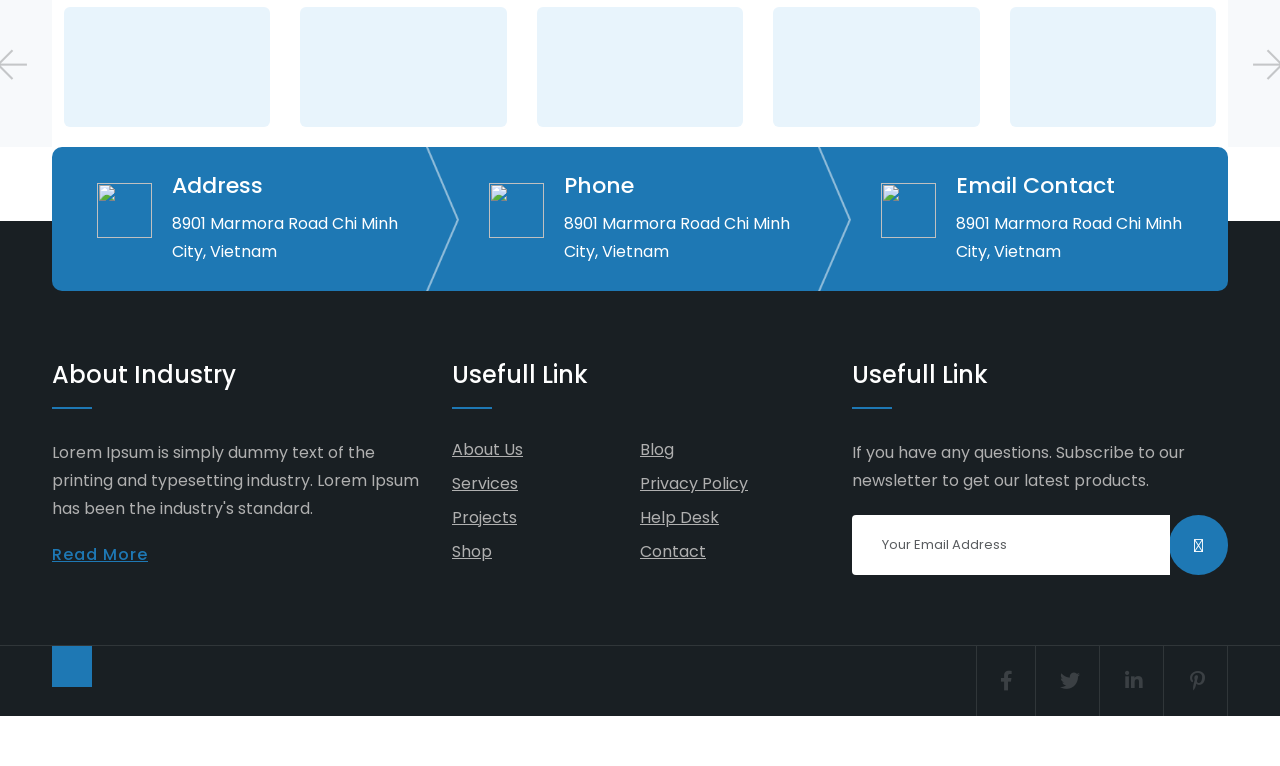
==== commit f2647de0: "home section" ====
--- a/index.html
+++ b/index.html
@@ -369,10 +369,10 @@
 				<div class="row align-items-center">
 					<div class="col-lg-6 wow fadeInLeft" data-wow-duration="2s" data-wow-delay="0.3s">
 						<div class="exhibition-carousel owl-carousel owl-none m-b30">
-							<div class="item"><img src="assets/images/gallery/food/pic1.jpg" alt=""></div>
-							<div class="item"><img src="assets/images/gallery/food/pic2.jpg" alt=""></div>
-							<div class="item"><img src="assets/images/gallery/food/pic3.jpg" alt=""></div>
-							<div class="item"><img src="assets/images/gallery/food/pic4.jpg" alt=""></div>
+							<div class="item"><img src="assets/img/about/Artboard_1.png" alt=""></div>
+							<div class="item"><img src="assets/img/about/Artboard_2.png" alt=""></div>
+							<div class="item"><img src="assets/img/about/Artboard_3.png" alt=""></div>
+							<div class="item"><img src="assets/img/about/Artboard_4.png" alt=""></div>
 						</div>
 					</div>
 					<div class="col-lg-6 m-b30 wow fadeInRight" data-wow-duration="2s" data-wow-delay="0.3s">
@@ -396,65 +396,6 @@
 			</div>
 		</div>
 
-        <!-- contact area -->
-        <div class="content-block">
-			<!-- About Company -->
-			<div class="section-full bg-gray content-inner about-carousel-ser">
-				<div class="container">
-					<div class="section-head text-center">
-						<h2 class="title">Everything Your<br><span class="text-primary">Facility Needs</span></h2>
-						<p>From positive displacement to centrifugal, from knife gate to diaphragm - we supply, service and engineer the right solution.</p>
-					</div>
-					<div class="about-ser-carousel owl-carousel owl-theme owl-btn-center-lr owl-dots-primary-full owl-btn-3 m-b30 wow fadeIn" data-wow-duration="2s" data-wow-delay="0.2s">
-						<div class="item">
-							<div class="dlab-box service-media-bx">
-								<div class="dlab-media"> 
-									<a href="about-1.html"><img src="images/our-services/preview.jpg" class="lazy" data-src="images/our-services/pic3.jpg" alt=""></a> 
-								</div>
-								<div class="dlab-info text-center">
-									<div class="icon-lg">
-										<a href="javascript:void(0);" class="icon-cell"><i class="flaticon-gear"></i></a>
-									</div>
-									<h2 class="dlab-title"><a href="about-1.html">Pumps</a></h2>
-									<p>PC, screw, gear, lobe, dosing, AODD, end-suction, multistage, slurry and hygienic CIP - every duty covered.</p>
-									<a href="about-1.html" class="site-button btnhover13">Read More</a>
-								</div>
-							</div>
-						</div>
-						<div class="item">
-							<div class="dlab-box service-media-bx">
-								<div class="dlab-media"> 
-									<a href="about-1.html"><img src="images/our-services/preview.jpg" class="lazy" data-src="images/our-services/pic2.jpg" alt=""></a> 
-								</div>
-								<div class="dlab-info text-center">
-									<div class="icon-lg">
-										<a href="javascript:void(0);" class="icon-cell"><i class="flaticon-valve"></i></a>
-									</div>
-									<h2 class="dlab-title"><a href="about-1.html">Valves</a></h2>
-									<p>Knife gate, NRV, diaphragm, pinch, ball, slurry FGV/WGV and Polyline. Flow control for every application.</p>
-									<a href="about-1.html" class="site-button btnhover13">Read More</a>
-								</div>
-							</div>
-						</div>
-						<div class="item">
-							<div class="dlab-box service-media-bx">
-								<div class="dlab-media"> 
-									<a href="about-1.html"><img src="images/our-services/preview.jpg" class="lazy" data-src="images/our-services/pic1.jpg" alt=""></a> 
-								</div>
-								<div class="dlab-info text-center">
-									<div class="icon-lg">
-										<a href="javascript:void(0);" class="icon-cell"><i class="flaticon-shield"></i></a>
-									</div>
-									<h2 class="dlab-title"><a href="about-1.html">Sealing & Coatings</a></h2>
-									<p>Chesterton mechanical seals & gland packing, plus ARC composite coatings for metal and concrete protection.</p>
-									<a href="about-1.html" class="site-button btnhover13">Read More</a>
-								</div>
-							</div>
-						</div>
-					</div>
-				</div>	
-			</div>
-			<!-- About Company END -->
 			<!-- Our Services -->
 			<div class="section-full bg-gray content-inner">
 				<div class="container">
@@ -499,7 +440,9 @@
 								</div>
 							</div>
 						</div>
+					</div>
 			<!-- About Company END -->
+
 			<!-- Our Services -->
 			<div class="section-full bg-img-fix content-inner-2 overlay-black-dark contact-action style2" style="background-image:url(assets/img/hero/2.jpg); background-position: bottom;">
 				<div class="container">
@@ -524,6 +467,7 @@
 				</div>
 			</div>
 			<!-- Our Projects END -->
+
 			<!-- Our Services -->
 			<div class="section-full bg-gray content-inner">
 				<div class="container">
@@ -602,6 +546,7 @@
 				</div>
 			</div>
 			<!-- Our Services End -->
+
 			<!-- Company staus -->
 			<div class="section-full text-white bg-img-fix content-inner overlay-black-dark counter-staus-box" style="background-image:url(images/background/bg4.jpg);">
 				<div class="container">
@@ -744,6 +689,7 @@
 				</div>
 			</div>
 			<!-- Team member End -->
+
 			<!-- Testimonials blog -->
 			<div class="section-full overlay-black-middle bg-secondry content-inner-2 wow fadeIn" data-wow-duration="2s" data-wow-delay="0.2s" style="background-image:url(images/background/map-bg.png);">
 				<div class="container">
@@ -857,6 +803,7 @@
 				</div>
 			</div>
 			<!-- Testimonials blog End -->
+
 			<!-- Latest blog -->
 			<div class="section-full content-inner bg-gray wow fadeIn" data-wow-duration="2s" data-wow-delay="0.4s">
 				<div class="container">
@@ -932,6 +879,7 @@
 				</div>
 			</div>
 			<!-- Latest blog END -->
+
 			<!-- Client logo -->
 			<div class="section-full dlab-we-find bg-img-fix p-t20 p-b20 bg-white wow fadeIn" data-wow-duration="2s" data-wow-delay="0.6s">
 				<div class="container">
@@ -972,6 +920,7 @@
 				</div>
 			</div>
 			<!-- Client logo END -->
+
 		</div>
     </div>
     <!-- Content END-->
@@ -1134,5 +1083,6 @@
   });
 }
 </script>
+
 </body>
 </html>
